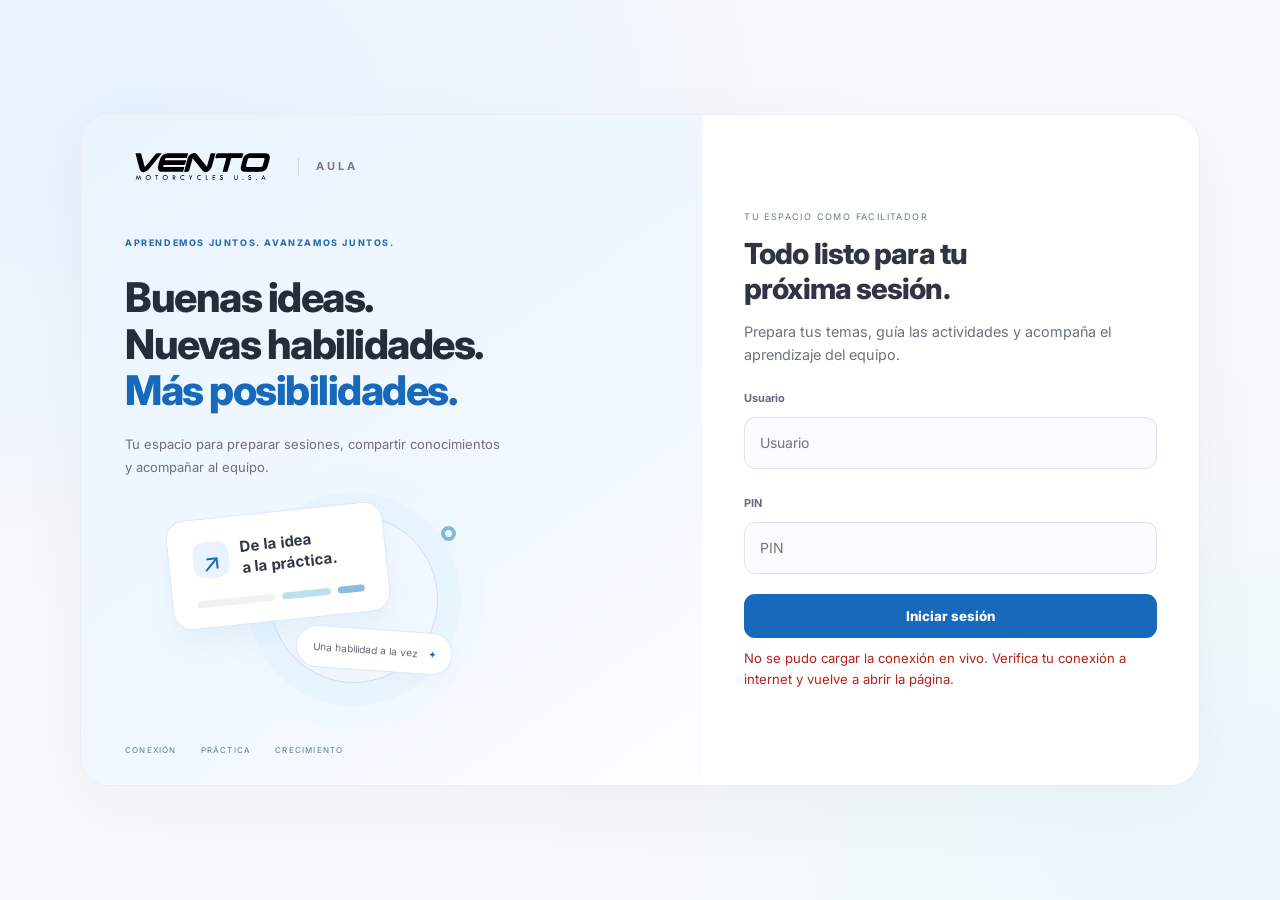
==== VENTO_Aula_Calidad_Meet_Automatico/index.html @ 06c49874 "Add files via upload" ====
<!DOCTYPE html>
<html lang="es">
<head>
<script>function isConsultationView(){return new URLSearchParams(location.search).get('consulta')==='1';}if(isConsultationView())document.documentElement.classList.add('aula-consultation');</script>
<meta charset="UTF-8">
<meta name="viewport" content="width=device-width, initial-scale=1.0">
<title>VENTO Aula · Plataforma de capacitación</title>
<link rel="preconnect" href="https://fonts.googleapis.com">
<link rel="preconnect" href="https://fonts.gstatic.com" crossorigin>
<link href="https://fonts.googleapis.com/css2?family=Inter:wght@300;400;500;600;700;800;900&display=swap" rel="stylesheet">
<style>
*,*::before,*::after{box-sizing:border-box;margin:0;padding:0}
:root{--w:#fff;--bk:#111;--g50:#f9fafb;--g100:#f3f4f6;--g200:#e5e7eb;--g300:#d1d5db;--g400:#9ca3af;--g500:#6b7280;--g600:#4b5563;--g700:#374151;--g800:#1f2937;--bl:#2563eb;--bl2:#3b82f6;--bl3:#1d4ed8;--bla:rgba(37,99,235,.1);--grn:#16a34a;--grna:rgba(22,163,74,.1);--amb:#d97706;--amba:rgba(217,119,6,.1);--red:#dc2626;--reda:rgba(220,38,38,.1);--r:16px;--rs:10px;--tr:all .3s cubic-bezier(.4,0,.2,1)}
html{scroll-behavior:smooth}
body{font-family:'Inter',sans-serif;color:var(--g800);background:var(--w);line-height:1.6;overflow:hidden;height:100vh;width:100vw}
a{color:var(--bl);text-decoration:none}button{font-family:inherit;cursor:pointer;border:none;background:none}
h1{font-size:clamp(2rem,4.5vw,3.2rem);font-weight:900;line-height:1.15;color:var(--bk);letter-spacing:-.02em}
h2{font-size:clamp(1.5rem,3.5vw,2.4rem);font-weight:800;line-height:1.2;color:var(--bk)}
h3{font-size:clamp(1.1rem,2.2vw,1.5rem);font-weight:700;color:var(--bk)}
p{color:var(--g600)}

/* TOPBAR */
.topbar{position:fixed;top:0;left:0;right:0;height:56px;background:var(--w);border-bottom:1px solid var(--g200);z-index:1100;display:flex;align-items:center;padding:0 20px;gap:16px}
.tb-logo{font-size:1.3rem;font-weight:900;color:var(--bk);letter-spacing:-.5px;flex-shrink:0}
.tb-title{font-size:.82rem;font-weight:600;color:var(--g500);flex:1;text-align:center;white-space:nowrap;overflow:hidden;text-overflow:ellipsis}
.tb-btn{display:flex;align-items:center;gap:6px;padding:7px 14px;border-radius:var(--rs);font-size:.78rem;font-weight:600;color:var(--g600);transition:var(--tr);white-space:nowrap}
.tb-btn:hover{background:var(--g100);color:var(--bk)}
.tb-btn svg{width:18px;height:18px;fill:none;stroke:currentColor;stroke-width:2;stroke-linecap:round;stroke-linejoin:round}
.progress-line{position:fixed;top:56px;left:0;right:0;height:3px;background:var(--g200);z-index:1100}
.progress-fill{height:100%;background:var(--bl);transition:width .4s ease;border-radius:0 2px 2px 0}

/* OVERLAY */
.overlay{position:fixed;inset:0;background:rgba(0,0,0,.4);z-index:1200;opacity:0;pointer-events:none;transition:opacity .3s}
.overlay.open{opacity:1;pointer-events:auto}

/* THEME MENU */
.theme-panel{position:fixed;top:0;left:0;bottom:0;width:320px;max-width:85vw;background:var(--w);z-index:1300;transform:translateX(-100%);transition:transform .35s cubic-bezier(.4,0,.2,1);box-shadow:4px 0 24px rgba(0,0,0,.1);display:flex;flex-direction:column}
.theme-panel.open{transform:translateX(0)}
.tp-head{display:flex;align-items:center;justify-content:space-between;padding:20px;border-bottom:1px solid var(--g200)}
.tp-head h3{font-size:1rem}
.tp-close{width:32px;height:32px;border-radius:8px;display:flex;align-items:center;justify-content:center;color:var(--g400)}
.tp-close:hover{background:var(--g100);color:var(--g700)}
.tp-list{flex:1;overflow-y:auto;padding:12px}
.tp-item{display:flex;align-items:center;gap:12px;padding:11px 14px;border-radius:var(--rs);font-size:.82rem;font-weight:500;color:var(--g600);cursor:pointer;transition:var(--tr);margin-bottom:2px}
.tp-item:hover{background:var(--g100);color:var(--bk)}
.tp-item.active{background:var(--bla);color:var(--bl);font-weight:600}
.tp-item .tp-num{width:24px;height:24px;border-radius:6px;display:flex;align-items:center;justify-content:center;font-size:.65rem;font-weight:700;background:var(--g100);color:var(--g500);flex-shrink:0}
.tp-item.active .tp-num{background:var(--bl);color:var(--w)}
.tp-item.visited .tp-num{background:var(--grna);color:var(--grn)}
.tp-sep{font-size:.6rem;font-weight:700;text-transform:uppercase;letter-spacing:1px;color:var(--g400);padding:16px 14px 6px}

/* SLIDE CONTAINER */
.slides{position:absolute;top:59px;left:0;right:0;bottom:0;overflow:hidden}
.slide{position:absolute;inset:0;overflow-y:auto;padding:40px 60px 100px;display:flex;flex-direction:column;align-items:center;opacity:0;pointer-events:none;transition:opacity .35s,transform .35s;transform:translateX(30px)}
.slide.active{opacity:1;pointer-events:auto;transform:translateX(0)}
.slide.exit-left{opacity:0;transform:translateX(-30px)}
.slide-inner{width:100%;max-width:1100px;margin:0 auto}
.slide-label{font-size:.6rem;font-weight:700;text-transform:uppercase;letter-spacing:2px;color:var(--bl);margin-bottom:8px}
.slide-sub{font-size:1.05rem;color:var(--g500);max-width:680px;line-height:1.7;margin-bottom:36px}

/* NAV CONTROLS */
.nav-bar{position:fixed;bottom:0;left:0;right:0;height:64px;background:var(--w);border-top:1px solid var(--g200);z-index:1100;display:flex;align-items:center;justify-content:center;gap:16px;padding:0 20px}
.nav-btn{display:flex;align-items:center;gap:6px;padding:10px 24px;border-radius:var(--rs);font-size:.85rem;font-weight:600;transition:var(--tr)}
.nav-btn.pri{background:var(--bk);color:var(--w)}.nav-btn.pri:hover{background:var(--g800)}
.nav-btn.sec{border:1.5px solid var(--g300);color:var(--g600)}.nav-btn.sec:hover{border-color:var(--bl);color:var(--bl);background:var(--bla)}
.nav-btn:disabled{opacity:.3;pointer-events:none}
.nav-info{font-size:.82rem;color:var(--g500);font-weight:500;min-width:60px;text-align:center}

/* CARDS */
.card{background:var(--w);border:1px solid var(--g200);border-radius:var(--r);padding:24px;transition:var(--tr)}
.card:hover{box-shadow:0 4px 20px rgba(0,0,0,.06)}
.card-label{font-size:.6rem;font-weight:700;text-transform:uppercase;letter-spacing:1px;color:var(--g400);margin-bottom:6px}
.card-value{font-size:2.2rem;font-weight:800;color:var(--bk);line-height:1.1}
.grid-2{display:grid;grid-template-columns:1fr 1fr;gap:16px}
.grid-3{display:grid;grid-template-columns:repeat(3,1fr);gap:16px}
.grid-4{display:grid;grid-template-columns:repeat(4,1fr);gap:16px}
.tag{display:inline-block;padding:4px 12px;border-radius:20px;font-size:.68rem;font-weight:600;text-transform:uppercase;letter-spacing:.5px}
.tag-bl{background:var(--bla);color:var(--bl)}.tag-g{background:var(--grna);color:var(--grn)}.tag-a{background:var(--amba);color:var(--amb)}.tag-r{background:var(--reda);color:var(--red)}.tag-gy{background:var(--g100);color:var(--g500)}

/* FLIP CARDS */
.flip-grid{display:grid;grid-template-columns:repeat(auto-fit,minmax(240px,1fr));gap:20px;margin:24px 0}
.flip-wrap{perspective:1000px;height:240px;cursor:pointer}
.flip-card{position:relative;width:100%;height:100%;transition:transform .6s cubic-bezier(.4,0,.2,1);transform-style:preserve-3d}
.flip-wrap.flipped .flip-card{transform:rotateY(180deg)}
.flip-front,.flip-back{position:absolute;inset:0;backface-visibility:hidden;border-radius:var(--r);padding:28px;display:flex;flex-direction:column;justify-content:center}
.flip-front{background:var(--w);border:2px solid var(--g200);align-items:center;text-align:center}
.flip-front .flip-icon{font-size:2rem;margin-bottom:12px;color:var(--bl)}
.flip-front h3{font-size:1.05rem;color:var(--bk);margin-bottom:8px}
.flip-front p{font-size:.82rem;color:var(--g500)}
.flip-front .flip-hint{font-size:.7rem;color:var(--g400);margin-top:auto;padding-top:12px}
.flip-back{background:var(--bk);color:var(--w);transform:rotateY(180deg);overflow-y:auto}
.flip-back p{color:rgba(255,255,255,.8);font-size:.88rem;line-height:1.7}
.flip-back ul{list-style:none;padding:0;margin-top:8px}
.flip-back li{padding:4px 0;font-size:.82rem;color:rgba(255,255,255,.7)}
.flip-back li::before{content:"";display:inline-block;width:5px;height:5px;border-radius:50%;background:var(--bl2);margin-right:8px;vertical-align:middle}

/* EXAMPLE BLOCKS */
.ex-block{border:1px solid var(--g200);border-radius:var(--rs);padding:20px;margin-bottom:12px}
.ex-block.bad{border-left:4px solid var(--red);background:var(--reda)}
.ex-block.good{border-left:4px solid var(--grn);background:var(--grna)}
.ex-tag{font-size:.6rem;font-weight:700;text-transform:uppercase;letter-spacing:1px;margin-bottom:6px}
.ex-block.bad .ex-tag{color:var(--red)}.ex-block.good .ex-tag{color:var(--grn)}
.ex-role{font-size:.68rem;font-weight:600;color:var(--g400);text-transform:uppercase;letter-spacing:.5px;margin-bottom:4px}
.ex-txt{font-size:.9rem;color:var(--g700);line-height:1.7}

/* GOLDEN RULE */
.gold-rule{background:linear-gradient(135deg,var(--g50),var(--w));border:2px solid var(--g200);border-radius:var(--r);padding:24px 28px;position:relative;margin:20px 0}
.gold-rule::before{content:"";position:absolute;top:-1px;left:28px;right:28px;height:3px;background:var(--bl);border-radius:0 0 4px 4px}
.gold-rule-lb{font-size:.6rem;font-weight:700;text-transform:uppercase;letter-spacing:2px;color:var(--bl);margin-bottom:6px}
.gold-rule-tx{font-size:.95rem;font-weight:600;color:var(--bk);line-height:1.6}

/* STEP FLOW */
.step-flow{display:flex;align-items:center;gap:0;flex-wrap:wrap;justify-content:center;margin:24px 0}
.step-node{padding:14px 22px;background:var(--w);border:2px solid var(--g200);border-radius:var(--rs);font-size:.82rem;font-weight:600;color:var(--bk);text-align:center;transition:var(--tr)}
.step-node:hover{border-color:var(--bl);background:var(--bla)}
.step-ar{color:var(--g300);padding:0 6px;font-size:1.1rem}

/* TIMELINE */
.timeline{position:relative;padding-left:28px;margin:24px 0}
.timeline::before{content:"";position:absolute;left:8px;top:4px;bottom:4px;width:2px;background:var(--g200)}
.tl-item{position:relative;padding:12px 0 12px 20px}
.tl-item::before{content:"";position:absolute;left:-22px;top:16px;width:10px;height:10px;border-radius:50%;border:2px solid var(--bl);background:var(--w)}
.tl-item:last-child::before{background:var(--bl)}
.tl-label{font-size:.6rem;font-weight:700;text-transform:uppercase;letter-spacing:1px;color:var(--bl);margin-bottom:2px}
.tl-text{font-size:.88rem;color:var(--g700)}

/* COMPARISON */
.cmp-tbl{width:100%;border-collapse:separate;border-spacing:0;border:1px solid var(--g200);border-radius:var(--r);overflow:hidden;margin:20px 0}
.cmp-tbl th{background:var(--g800);color:var(--w);font-size:.72rem;font-weight:600;text-transform:uppercase;letter-spacing:.5px;padding:14px 16px;text-align:left}
.cmp-tbl td{padding:14px 16px;font-size:.85rem;color:var(--g600);border-bottom:1px solid var(--g100);vertical-align:top}
.cmp-tbl tr:last-child td{border-bottom:none}
.cmp-tbl tr:hover td{background:var(--g50)}

/* CALLOUT */
.callout{border-left:4px solid var(--bl);padding:20px 24px;background:var(--bla);border-radius:0 var(--rs) var(--rs) 0;margin:16px 0}
.callout.warn{border-left-color:var(--red);background:var(--reda)}
.callout.success{border-left-color:var(--grn);background:var(--grna)}

/* KPI GRID */
.kpi-grid{display:grid;grid-template-columns:repeat(5,1fr);gap:14px;margin:20px 0}
.kpi-card{position:relative;overflow:hidden;padding:20px;background:var(--w);border:1px solid var(--g200);border-radius:var(--r)}
.kpi-card::before{content:"";position:absolute;top:0;left:0;width:100%;height:3px;background:var(--bl)}
.kpi-card.green::before{background:var(--grn)}.kpi-card.amber::before{background:var(--amb)}.kpi-card.red::before{background:var(--red)}
.kpi-card .kpi-val{font-size:1.8rem;font-weight:800;color:var(--bk);line-height:1.1}
.kpi-card .kpi-lbl{font-size:.65rem;font-weight:600;color:var(--g500);text-transform:uppercase;letter-spacing:.5px;margin-top:4px}

/* PROGRESS BAR */
.pr-bar-wrap{margin-bottom:18px}
.pr-bar-hd{display:flex;justify-content:space-between;align-items:center;margin-bottom:6px}
.pr-bar-nm{font-size:.82rem;font-weight:600;color:var(--bk)}
.pr-bar-pct{font-size:.82rem;font-weight:700;color:var(--bl)}
.pr-badge{font-size:.58rem;font-weight:700;padding:3px 10px;border-radius:20px;text-transform:uppercase;letter-spacing:.5px}
.pr-badge.f{background:var(--grna);color:var(--grn)}.pr-badge.d{background:var(--amba);color:var(--amb)}.pr-badge.p{background:var(--reda);color:var(--red)}
.pr-track{height:8px;background:var(--g200);border-radius:8px;overflow:hidden}
.pr-fill{height:100%;border-radius:8px;transition:width 1s ease;width:0%}
.pr-fill.f{background:var(--grn)}.pr-fill.d{background:var(--amb)}.pr-fill.p{background:var(--red)}

/* SCRIPT OUTPUT */
.script-out{background:var(--g50);border:1px solid var(--g200);border-radius:var(--r);padding:24px;margin-top:16px}
.script-out-label{font-size:.6rem;font-weight:700;text-transform:uppercase;letter-spacing:1px;color:var(--bl);margin-bottom:8px}
.script-out-txt{font-size:.95rem;color:var(--g700);line-height:1.8;font-style:italic}
.script-note{background:var(--bla);border:1.5px solid rgba(37,99,235,.3);border-radius:14px;padding:14px 18px;text-align:center;margin-bottom:16px}
.script-note .sn-t{font-size:.9rem;font-weight:900;letter-spacing:.6px;color:var(--bl);text-transform:uppercase}
.script-note .sn-sub{font-size:.82rem;font-weight:600;color:var(--g600);margin-top:6px}

/* VENTEC IMPACT */
.impact-grid{display:grid;grid-template-columns:repeat(auto-fit,minmax(180px,1fr));gap:12px;margin:16px 0}
.impact-item{padding:16px;background:var(--g50);border:1px solid var(--g200);border-radius:var(--rs);text-align:center}
.impact-item .ii-icon{font-size:1.4rem;margin-bottom:6px;color:var(--bl)}
.impact-item .ii-text{font-size:.82rem;font-weight:600;color:var(--bk)}

/* BUTTONS */
.btn{display:inline-flex;align-items:center;gap:8px;padding:12px 24px;border-radius:var(--rs);font-size:.85rem;font-weight:600;transition:var(--tr);white-space:nowrap}
.btn-bl{background:var(--bl);color:var(--w)}.btn-bl:hover{background:var(--bl3);box-shadow:0 4px 12px rgba(37,99,235,.3)}
.btn-bk{background:var(--bk);color:var(--w)}.btn-bk:hover{background:var(--g800)}
.btn-o{border:1.5px solid var(--g300);color:var(--g600)}.btn-o:hover{border-color:var(--bl);color:var(--bl);background:var(--bla)}
.btn-sm{padding:8px 16px;font-size:.78rem}
.btn svg{width:16px;height:16px;fill:none;stroke:currentColor;stroke-width:2;stroke-linecap:round;stroke-linejoin:round}

/* SEARCH */
.sov{position:fixed;inset:0;background:rgba(0,0,0,.5);z-index:2000;display:none;align-items:flex-start;justify-content:center;padding-top:120px}
.sov.open{display:flex}
.sov-box{width:100%;max-width:580px;background:var(--w);border-radius:var(--r);overflow:hidden;box-shadow:0 20px 60px rgba(0,0,0,.2);margin:0 16px}
.sov-in{display:flex;align-items:center;padding:16px 20px;border-bottom:1px solid var(--g200);gap:12px}
.sov-in svg{width:20px;height:20px;stroke:var(--g400);fill:none;stroke-width:2;flex-shrink:0}
.sov-i{flex:1;border:none;outline:none;font-size:1rem;font-family:inherit;color:var(--bk)}
.sov-i::placeholder{color:var(--g400)}
.sov-r{max-height:400px;overflow-y:auto;padding:8px}
.sov-ri{padding:12px 16px;border-radius:var(--rs);cursor:pointer;transition:var(--tr)}
.sov-ri:hover{background:var(--g100)}
.sov-rm{font-size:.62rem;font-weight:700;color:var(--bl);text-transform:uppercase;letter-spacing:.5px;margin-bottom:2px}
.sov-rt{font-size:.88rem;color:var(--g700)}
.sov-rt mark{background:rgba(37,99,235,.15);color:var(--bl);padding:0 2px;border-radius:2px}
.sov-empty{padding:32px;text-align:center;color:var(--g400);font-size:.9rem}

/* MODAL */
.modal-o{position:fixed;inset:0;background:rgba(0,0,0,.5);z-index:3000;display:none;align-items:center;justify-content:center;padding:16px}
.modal-o.open{display:flex}
.modal{background:var(--w);border-radius:var(--r);width:100%;max-width:560px;max-height:80vh;overflow-y:auto;box-shadow:0 20px 60px rgba(0,0,0,.2)}
.modal-hd{display:flex;align-items:center;justify-content:space-between;padding:20px 24px;border-bottom:1px solid var(--g200)}
.modal-tt{font-size:1.1rem;font-weight:700;color:var(--bk)}
.modal-cl{width:32px;height:32px;border-radius:8px;display:flex;align-items:center;justify-content:center;color:var(--g400)}
.modal-cl:hover{background:var(--g100);color:var(--g700)}
.modal-bd{padding:24px}

/* SCROLL TOP */
.scroll-top{position:fixed;bottom:80px;right:24px;width:40px;height:40px;border-radius:50%;background:var(--w);border:1px solid var(--g200);display:flex;align-items:center;justify-content:center;z-index:700;opacity:0;pointer-events:none;transition:var(--tr);box-shadow:0 2px 8px rgba(0,0,0,.08)}
.scroll-top.visible{opacity:1;pointer-events:auto}
.scroll-top:hover{border-color:var(--bl)}
.scroll-top svg{width:16px;height:16px;fill:none;stroke:var(--g500);stroke-width:2;stroke-linecap:round}

/* FAB TOOLS */
.fab-tools{position:fixed;bottom:80px;right:72px;z-index:800}
.fab-btn{width:44px;height:44px;border-radius:50%;background:var(--w);border:1.5px solid var(--g200);display:flex;align-items:center;justify-content:center;transition:var(--tr);box-shadow:0 2px 8px rgba(0,0,0,.08)}
.fab-btn:hover{border-color:var(--bl);box-shadow:0 4px 16px rgba(0,0,0,.12)}
.fab-btn svg{width:20px;height:20px;fill:none;stroke:var(--g600);stroke-width:2;stroke-linecap:round;stroke-linejoin:round}
.fab-panel{position:fixed;bottom:132px;right:24px;width:280px;background:var(--w);border:1px solid var(--g200);border-radius:var(--r);box-shadow:0 10px 40px rgba(0,0,0,.12);z-index:800;display:none;overflow:hidden}
.fab-panel.open{display:block}
.fab-panel-hd{padding:16px 20px;border-bottom:1px solid var(--g200);font-size:.9rem;font-weight:700;color:var(--bk)}
.fab-panel-bd{padding:16px 20px}
.tm-disp{font-size:2.2rem;font-weight:800;color:var(--bk);text-align:center;letter-spacing:2px;margin-bottom:8px}
.tm-btns{display:flex;gap:6px;justify-content:center;flex-wrap:wrap;margin-bottom:8px}
.tm-btns button{padding:6px 14px;border:1px solid var(--g200);border-radius:var(--rs);font-size:.75rem;font-weight:500;color:var(--g600);transition:var(--tr)}
.tm-btns button:hover{border-color:var(--bl);color:var(--bl)}
.tm-btns button.active{background:var(--bl);color:var(--w);border-color:var(--bl)}
.tm-ctrl{display:flex;gap:6px;justify-content:center}
.fab-panel-bd button{width:100%;padding:10px;border-radius:var(--rs);font-size:.8rem;font-weight:500;border:1px solid var(--g200);color:var(--g600);transition:var(--tr);text-align:center;margin-bottom:8px}
.fab-panel-bd button:last-child{margin-bottom:0}
.fab-panel-bd button:hover{border-color:var(--bl);color:var(--bl);background:var(--bla)}

/* MODULE STRUCTURE */
.mod-sec{display:flex;align-items:center;gap:12px;margin:36px 0 14px}
.mod-sec::after{content:"";flex:1;height:1px;background:var(--g200)}
.mod-sec-num{width:28px;height:28px;border-radius:8px;background:var(--bl);color:var(--w);display:flex;align-items:center;justify-content:center;font-size:.72rem;font-weight:700;flex-shrink:0}
.mod-sec h3{font-size:.92rem;font-weight:800;letter-spacing:1px;text-transform:uppercase;color:var(--bk)}
.mod-sec h3 small{display:block;font-size:.62rem;font-weight:600;color:var(--g400);letter-spacing:1px;text-transform:uppercase;margin-top:2px}

.objetivo{display:flex;gap:16px;align-items:flex-start;background:var(--bla);border:1px solid rgba(37,99,235,.18);border-radius:var(--r);padding:20px 24px;margin:20px 0}
.objetivo-ico{flex-shrink:0;width:40px;height:40px;border-radius:10px;background:var(--bl);display:flex;align-items:center;justify-content:center}
.objetivo-ico svg{width:20px;height:20px;stroke:#fff;fill:none;stroke-width:2}
.objetivo .ob-lb{font-size:.6rem;font-weight:700;text-transform:uppercase;letter-spacing:1.5px;color:var(--bl);margin-bottom:4px}
.objetivo p{font-size:.95rem;font-weight:600;color:var(--bl3);line-height:1.6}

.ent-grid{display:grid;grid-template-columns:repeat(auto-fit,minmax(240px,1fr));gap:14px;margin:14px 0}
.ent-card{background:var(--w);border:1px solid var(--g200);border-radius:var(--rs);padding:20px}
.ent-card h4{font-size:.82rem;font-weight:700;color:var(--bk);margin-bottom:6px;text-transform:uppercase;letter-spacing:.5px}
.ent-card p{font-size:.85rem;color:var(--g600);line-height:1.7}
.ent-card ul{list-style:none;padding:0;margin-top:8px}
.ent-card li{padding:3px 0;font-size:.82rem;color:var(--g600);line-height:1.5}
.ent-card li::before{content:"";display:inline-block;width:5px;height:5px;border-radius:50%;background:var(--bl);margin-right:8px;vertical-align:middle}
.ent-card .ehint{font-size:.68rem;color:var(--g400);margin-top:10px}

.steps-vert{display:flex;flex-direction:column;gap:0;margin:14px 0}
.stp-v{display:flex;gap:16px;position:relative;padding-bottom:26px}
.stp-v:last-child{padding-bottom:0}
.stp-v::before{content:"";position:absolute;left:17px;top:38px;bottom:0;width:2px;background:var(--g200)}
.stp-v:last-child::before{display:none}
.stp-v-num{width:36px;height:36px;border-radius:50%;background:var(--w);border:2px solid var(--bl);color:var(--bl);display:flex;align-items:center;justify-content:center;font-size:.8rem;font-weight:700;flex-shrink:0;z-index:1}
.stp-v-bd{flex:1;padding-top:2px}
.stp-v-bd h4{font-size:.9rem;font-weight:700;color:var(--bk);margin-bottom:4px}
.stp-v-bd p{font-size:.86rem;color:var(--g600);line-height:1.7;margin-bottom:6px}
.stp-v-bd .stp-v-ex{font-size:.84rem;color:var(--bl3);background:var(--bla);border-radius:var(--rs);padding:10px 14px;font-style:italic;line-height:1.6}

.convo{display:flex;flex-direction:column;gap:10px;margin:14px 0}
.convo-line{display:flex;gap:12px;align-items:flex-start}
.convo-who{flex-shrink:0;width:96px;padding:7px 4px;text-align:center;border-radius:8px;font-size:.6rem;font-weight:700;text-transform:uppercase;letter-spacing:.5px}
.convo-who.cliente{background:var(--g100);color:var(--g600)}
.convo-who.asesor{background:var(--bla);color:var(--bl)}
.convo-txt{flex:1;font-size:.9rem;color:var(--g700);line-height:1.7;padding-top:3px}

.reto{background:var(--g50);border:1.5px dashed var(--g300);border-radius:var(--r);padding:24px;margin:20px 0}
.reto-hd{display:flex;align-items:center;gap:8px;font-size:.62rem;font-weight:700;text-transform:uppercase;letter-spacing:1.5px;color:var(--amb);margin-bottom:10px}
.reto-hd svg{width:16px;height:16px;stroke:var(--amb);fill:none;stroke-width:2}
.reto-q{font-size:.94rem;font-weight:600;color:var(--bk);line-height:1.7;margin-bottom:14px}
.reto-opts{display:flex;flex-direction:column;gap:10px}
.reto-opt{display:flex;align-items:flex-start;gap:12px;padding:14px 18px;border:2px solid var(--g200);border-radius:var(--rs);background:var(--w);cursor:pointer;transition:var(--tr);font-size:.87rem;color:var(--g700);text-align:left;width:100%;line-height:1.6}
.reto-opt:hover{border-color:var(--bl);background:var(--bla)}
.reto-opt .qo-l{width:30px;height:30px;border-radius:50%;border:2px solid var(--g300);display:flex;align-items:center;justify-content:center;font-size:.75rem;font-weight:700;flex-shrink:0;transition:var(--tr)}
.reto-opt.correct{border-color:var(--grn);background:var(--grna);pointer-events:none}
.reto-opt.correct .qo-l{border-color:var(--grn);background:var(--grn);color:var(--w)}
.reto-opt.wrong{border-color:var(--red);background:var(--reda);pointer-events:none}
.reto-opt.wrong .qo-l{border-color:var(--red);background:var(--red);color:var(--w)}
.reto-opt.show-correct{border-color:var(--grn)}
.reto-opt.show-correct .qo-l{border-color:var(--grn);background:var(--grn);color:var(--w)}
.reto-fb{margin-top:14px;padding:16px;border-radius:var(--rs);font-size:.88rem;line-height:1.7;display:none}
.reto-fb.show{display:block}
.reto-fb.fb-g{background:var(--grna);color:var(--grn);border:1px solid rgba(22,163,74,.2)}
.reto-fb.fb-r{background:var(--reda);color:var(--red);border:1px solid rgba(220,38,38,.2)}
.reto-fb strong{display:block;margin-bottom:4px}

.imp-card{background:linear-gradient(135deg,var(--g50),#fff);border:1.5px solid var(--g200);border-left:6px solid var(--bl);border-radius:var(--r);padding:22px 26px;margin:20px 0}
.imp-card .imp-lb{font-size:.6rem;font-weight:700;text-transform:uppercase;letter-spacing:1.5px;color:var(--bl);margin-bottom:6px}
.imp-card .imp-tx{font-size:1rem;font-weight:800;color:var(--bk);line-height:1.6}
.imp-card .imp-list{margin-top:10px;display:grid;grid-template-columns:repeat(auto-fit,minmax(200px,1fr));gap:8px}
.imp-card .imp-list span{display:flex;align-items:center;gap:8px;font-size:.84rem;font-weight:500;color:var(--g700)}
.imp-card .imp-list span::before{content:"";width:6px;height:6px;border-radius:50%;background:var(--bl);flex-shrink:0}

.dialogo-ref{background:var(--g50);border:1px solid var(--g200);border-left:4px solid var(--bl);border-radius:var(--rs);padding:16px 20px;margin:12px 0}
.dialogo-ref .dr-lb{font-size:.6rem;font-weight:700;text-transform:uppercase;letter-spacing:1px;color:var(--bl);margin-bottom:6px}
.dialogo-ref .dr-tx{font-size:.92rem;font-style:italic;color:var(--g700);line-height:1.7}
.dialogo-ref .dr-nota{font-size:.78rem;color:var(--g500);margin-top:8px;line-height:1.6}

/* COMMERCIAL ROUTE */
.route{display:flex;flex-direction:column;gap:0;margin:20px 0;max-width:640px}
.route-node{flex:1;display:flex;align-items:center;gap:14px;padding:12px 18px;background:var(--w);border:2px solid var(--g200);border-radius:var(--rs)}
.route-node .rn-num{width:30px;height:30px;border-radius:8px;background:var(--bl);color:var(--w);display:flex;align-items:center;justify-content:center;font-size:.75rem;font-weight:700;flex-shrink:0}
.route-node .rn-txt{font-size:.85rem;font-weight:600;color:var(--bk)}
.route-node .rn-sub{font-size:.7rem;color:var(--g500)}
.route-line{width:2px;height:22px;background:var(--bl);margin:2px 0 2px 30px;opacity:.45}
.route-alimenta{font-size:.6rem;font-weight:700;text-transform:uppercase;letter-spacing:1px;color:var(--g400);margin:2px 0 2px 30px}

.route-grid{display:grid;grid-template-columns:repeat(auto-fit,minmax(150px,1fr));gap:10px;margin:16px 0}
.route-chip{background:var(--w);border:1.5px solid var(--g200);border-radius:var(--rs);padding:14px;text-align:center}
.route-chip .rc-num{font-size:.62rem;font-weight:700;color:var(--bl);margin-bottom:4px}
.route-chip .rc-txt{font-size:.72rem;font-weight:600;color:var(--bk);line-height:1.4;text-transform:uppercase;letter-spacing:.5px}
.route-chips{display:flex;align-items:center;gap:6px;flex-wrap:wrap;justify-content:center;margin:16px 0}
.route-chips .rc-arrow{color:var(--bl);font-size:.9rem;font-weight:700}

/* MODERN CARD SYSTEM - GLOBAL */
.m-hd{display:flex;align-items:flex-end;gap:16px;margin:36px 0 22px;flex-wrap:wrap}
.m-hd .mod-sec{flex:1;margin:0}
.m-hint{display:flex;align-items:center;gap:8px;font-size:.72rem;font-weight:600;color:var(--g500);background:var(--g50);border:1px solid var(--g200);border-radius:999px;padding:8px 14px;white-space:nowrap}
.m-hint svg{width:14px;height:14px;stroke:var(--bl);fill:none;stroke-width:2;stroke-linecap:round;stroke-linejoin:round;flex-shrink:0}
.m-grid{display:grid;grid-template-columns:repeat(4,1fr);gap:18px;margin:6px 0 8px}
.m-grid.x3{grid-template-columns:repeat(3,1fr)}
.m-grid.x2{grid-template-columns:repeat(2,1fr)}
.m-card{position:relative;display:flex;flex-direction:column;background:#fff;border:1.5px solid var(--g200);border-radius:22px;padding:24px 24px 22px;box-shadow:0 1px 2px rgba(0,0,0,.04);overflow:hidden;transition:transform .3s cubic-bezier(.4,0,.2,1),box-shadow .3s cubic-bezier(.4,0,.2,1),border-color .3s cubic-bezier(.4,0,.2,1)}
.m-card:hover{transform:translateY(-4px);box-shadow:0 14px 30px rgba(17,24,39,.09);border-color:#93c5fd}
.m-num{position:absolute;top:16px;left:20px;font-size:.66rem;font-weight:800;color:var(--g400);letter-spacing:.5px}
.m-ico{width:64px;height:64px;margin:8px 0 16px;border-radius:16px;background:var(--bla);display:flex;align-items:center;justify-content:center;flex-shrink:0}
.m-ico svg{width:34px;height:34px;stroke:var(--bl);fill:none;stroke-width:1.8;stroke-linecap:round;stroke-linejoin:round}
.m-title{font-size:.9rem;font-weight:800;color:var(--bk);letter-spacing:.3px;line-height:1.35;margin:0 0 8px;text-transform:uppercase}
.m-desc{font-size:.83rem;color:var(--g600);line-height:1.6;margin:0 0 14px}
.m-more{display:inline-flex;align-items:center;gap:7px;font-size:.78rem;font-weight:700;color:var(--bl);background:none;border:none;padding:0;margin-top:auto;align-self:flex-start;cursor:pointer;transition:color .2s}
.m-more:hover{color:var(--bl3)}
.m-more .mm-lbl{letter-spacing:.3px}
.m-more .mm-ico{width:16px;height:16px;border-radius:50%;background:var(--bla);color:var(--bl);display:flex;align-items:center;justify-content:center;font-size:.85rem;font-weight:800;line-height:1;transition:transform .3s cubic-bezier(.4,0,.2,1)}
.m-card.expanded .m-more .mm-ico{transform:rotate(45deg)}
.m-detail{max-height:0;opacity:0;overflow:hidden;transition:max-height .32s ease,opacity .32s ease;margin:0}
.m-card.expanded .m-detail{opacity:1;margin-top:14px;padding-top:12px;border-top:1px solid var(--g100)}
.m-detail h5{font-size:.6rem;font-weight:800;letter-spacing:1.1px;text-transform:uppercase;color:var(--bl);margin-bottom:8px}
.m-detail ul{list-style:none;padding:0;display:flex;flex-direction:column;gap:7px}
.m-detail ul li{display:flex;align-items:flex-start;gap:9px;font-size:.8rem;color:var(--g700);font-weight:500;line-height:1.5}
.m-detail ul li::before{content:"";width:6px;height:6px;border-radius:50%;background:var(--bl);flex-shrink:0;margin-top:6px}
.m-detail p{font-size:.8rem;color:var(--g600);line-height:1.65;margin:0}
.m-note{margin-top:12px;padding-top:10px;border-top:1px dashed var(--g300);font-size:.72rem;color:var(--g500);line-height:1.6;font-style:italic}
.m-tag{display:inline-block;margin-top:12px;padding:6px 10px;border-radius:8px;background:var(--bla);font-size:.58rem;font-weight:800;letter-spacing:1px;text-transform:uppercase;color:var(--bl)}
.m-tag+p{margin-top:8px}
.m-infobar{display:flex;align-items:flex-start;gap:12px;background:#eaf1fe;border:1px solid #d6e4fc;border-radius:14px;padding:16px 20px;margin-top:22px}
.m-infobar svg{width:20px;height:20px;stroke:var(--bl);fill:none;stroke-width:2;stroke-linecap:round;stroke-linejoin:round;flex-shrink:0;margin-top:2px}
.m-infobar b{color:var(--g800)}
.m-infobar span{font-size:.82rem;color:var(--g700);line-height:1.7}

/* PLAN DE ÉXITO - cómo decírselo al cliente */
.pe-hd{text-align:center;max-width:760px;margin:4px auto 18px}
.pe-hd-t{font-size:1rem;font-weight:900;letter-spacing:1.4px;text-transform:uppercase;color:var(--bl)}
.pe-hd-s{font-size:.86rem;color:var(--g600);margin-top:6px}
.pe-grid{display:grid;grid-template-columns:repeat(3,1fr);gap:18px;margin:6px 0 8px}
.pe-card{position:relative;display:flex;flex-direction:column;background:#fff;border:1.5px solid var(--g200);border-radius:22px;padding:22px 20px 24px;box-shadow:0 1px 2px rgba(0,0,0,.04)}
.pe-num{position:absolute;top:16px;left:20px;font-size:.66rem;font-weight:800;color:var(--g400);letter-spacing:.5px}
.pe-img{width:100%;height:190px;margin:10px 0 14px;display:flex;align-items:center;justify-content:center;flex-shrink:0}
.pe-img img{max-width:100%;max-height:100%;width:auto;height:auto;object-fit:contain}
.pe-t{font-size:.88rem;font-weight:800;color:var(--bk);letter-spacing:.3px;line-height:1.35;margin:0 0 8px;text-transform:uppercase}
.pe-lb{font-size:.6rem;font-weight:800;letter-spacing:1.4px;text-transform:uppercase;color:var(--bl);margin-bottom:10px}
.pe-says{display:flex;flex-direction:column;gap:8px}
.pe-say{background:var(--bla);border:1.5px solid rgba(37,99,235,.28);border-radius:14px;padding:10px 13px;font-size:.8rem;color:var(--bk);line-height:1.5}
.pe-eg{max-width:920px;margin:4px auto 0;background:#eaf1fe;border:1.5px solid rgba(37,99,235,.3);border-radius:20px;padding:24px 26px;text-align:center}
.pe-eg-txt{font-size:1rem;font-weight:600;color:var(--bk);line-height:1.65}
.pe-eg-f{display:flex;align-items:center;justify-content:center;gap:10px;flex-wrap:wrap;margin-top:16px}
.pe-chip{font-size:.66rem;font-weight:800;letter-spacing:1.2px;text-transform:uppercase;color:var(--bl);background:#fff;border:1.5px solid var(--bl);border-radius:999px;padding:8px 16px}
.pe-op{font-weight:900;color:var(--bl);font-size:.95rem}
.pe-call{max-width:920px;margin:20px auto 0;background:var(--bk);color:var(--w);border-radius:20px;padding:22px 26px;text-align:center}
.pe-call-t{font-size:.92rem;font-weight:900;letter-spacing:1.2px;text-transform:uppercase}
.pe-call-s{font-size:.84rem;color:var(--g300);margin-top:8px;line-height:1.5}

/* FOLLOW UP - resultados mystery shopper */
.fu-kicker{font-size:.68rem;font-weight:800;letter-spacing:3px;text-transform:uppercase;color:var(--bl);margin-bottom:14px}
.fu-agosto{display:inline-block;margin-top:12px;padding:10px 26px;border-radius:999px;background:var(--bk);color:var(--w);font-size:1.15rem;font-weight:900;letter-spacing:2px}
.fu-rank{display:flex;flex-direction:column;gap:12px;margin:10px 0 6px}
.fr-row{position:relative;background:var(--w);border:1.5px solid var(--g200);border-radius:18px;padding:16px 22px;display:grid;grid-template-columns:52px 1fr auto 96px;align-items:center;gap:16px}
.fr-num{font-size:1.5rem;font-weight:900;color:var(--bl);letter-spacing:.5px}
.fr-bd{min-width:0}
.fr-nm{font-size:.92rem;font-weight:800;color:var(--bk);text-transform:uppercase;letter-spacing:.4px}
.fr-dt{font-size:.78rem;color:var(--g500);margin-top:2px;line-height:1.45}
.fr-inc{font-size:.8rem;font-weight:600;color:var(--g600);text-align:right;white-space:nowrap}
.fr-pct{font-size:1.9rem;font-weight:900;color:var(--bk);text-align:right;line-height:1}
.fr-bar{position:absolute;left:0;right:0;bottom:-1.5px;height:4px;border-radius:0 0 18px 18px;background:var(--g100);overflow:hidden}
.fr-fill{height:100%;background:var(--bl)}
.fu-puente{margin-top:22px;text-align:center}
.fp-t{font-size:.82rem;font-weight:900;letter-spacing:1.4px;color:var(--bl);text-transform:uppercase}
.fp-chips{margin-top:10px;font-size:.82rem;font-weight:700;color:var(--g700);letter-spacing:.5px;display:flex;flex-wrap:wrap;justify-content:center;gap:8px}
.fu-tbl-wrap{overflow-x:auto;margin:8px 0 6px}
.fu-tbl{min-width:520px}
.fu-cal{display:inline-block;min-width:46px;padding:6px 12px;border-radius:999px;background:var(--bla);color:var(--bl);font-weight:900;font-size:.9rem}
.fu-cal-risk{background:var(--reda);color:var(--red)}
.fu-sum{display:grid;grid-template-columns:1fr 1fr;gap:16px;margin:18px 0 4px;max-width:760px}
.fs-item{background:var(--g50);border:1.5px solid var(--g200);border-radius:16px;padding:18px 22px;text-align:center}
.fs-lb{font-size:.6rem;font-weight:800;letter-spacing:1.1px;text-transform:uppercase;color:var(--g500);margin-bottom:8px;line-height:1.5}
.fs-val{font-size:1.35rem;font-weight:900;color:var(--bk)}
.fu-risk-note{margin-top:16px;text-align:center;font-size:.82rem;font-weight:900;letter-spacing:1.1px;text-transform:uppercase;color:var(--red);background:var(--reda);border:1.5px solid rgba(220,38,38,.25);border-radius:14px;padding:14px 20px;max-width:760px}
.fu-hallazgos{display:flex;flex-direction:column;gap:14px;max-width:720px;margin:18px 0}
.fh-item{display:flex;align-items:flex-start;gap:14px;background:var(--w);border:1.5px solid var(--g200);border-radius:16px;padding:16px 20px;font-size:.95rem;font-weight:600;color:var(--g700);line-height:1.55}
.fh-num{width:32px;height:32px;border-radius:50%;background:var(--bk);color:var(--w);font-weight:900;display:flex;align-items:center;justify-content:center;flex-shrink:0;font-size:.9rem}
.fu-flujo{display:flex;align-items:center;justify-content:center;flex-wrap:wrap;gap:10px;margin:20px 0}
.ff-it{font-size:.78rem;font-weight:900;letter-spacing:1.4px;text-transform:uppercase;color:var(--bl);background:var(--bla);border:1.5px solid rgba(37,99,235,.3);border-radius:999px;padding:8px 18px}
.ff-ar{font-weight:900;color:var(--g400);font-size:1rem}
.fu-modulos{margin-top:8px;text-align:center}
.fm-lb{font-size:.6rem;font-weight:800;letter-spacing:1.4px;text-transform:uppercase;color:var(--g500);margin-bottom:8px}
.fm-chips{font-size:.82rem;font-weight:700;color:var(--g700);letter-spacing:.5px;max-width:820px;margin:0 auto}
@media(max-width:640px){.fr-row{grid-template-columns:40px 1fr;row-gap:6px;padding:14px 16px}.fr-inc{grid-column:2;text-align:left}.fr-pct{grid-column:2;text-align:left;font-size:1.5rem}.fu-sum{grid-template-columns:1fr}}

/* FOLLOW UP - diapositiva combinada intro + top 5 */
.fu-intro-rank{margin:4px 0 0}
.fu-intro-rank .fr-row{padding:10px 18px;border-radius:14px}
.fu-intro-rank .fr-num{font-size:1.15rem}
.fu-intro-rank .fr-nm{font-size:.86rem}
.fu-intro-rank .fr-dt{font-size:.72rem}
.fu-intro-rank .fr-inc{font-size:.74rem}
.fu-intro-rank .fr-pct{font-size:1.55rem}
.fu-intro-rank .fu-puente{margin-top:12px}
.fu-sec-t{font-size:.72rem;font-weight:800;letter-spacing:2.2px;text-transform:uppercase;color:var(--g500);text-align:center;margin:26px 0 10px}
.fu-sec-t b{color:var(--bl)}

/* FOLLOW UP - comparativo de desempeño */
.fu-compare{display:grid;grid-template-columns:1fr 1fr;gap:18px;margin-top:8px}
.fc-col{background:#fff;border:1.5px solid var(--g200);border-radius:18px;padding:14px 16px 10px;box-shadow:0 10px 28px rgba(15,23,42,.05)}
.fc-col.risk{border-color:rgba(220,38,38,.16)}
.fc-hd{display:flex;align-items:center;justify-content:space-between;gap:8px;margin-bottom:8px}
.fc-t{font-size:.78rem;font-weight:900;letter-spacing:1px;text-transform:uppercase;color:var(--bk)}
.fc-badge{font-size:.6rem;font-weight:800;letter-spacing:1px;text-transform:uppercase;color:var(--bl);background:var(--bla);border:1.5px solid rgba(37,99,235,.3);border-radius:999px;padding:4px 10px;white-space:nowrap}
.fc-col.risk .fc-badge{color:var(--red);background:var(--reda);border-color:rgba(220,38,38,.25)}
.fc-tbl{width:100%;border-collapse:collapse;font-size:.74rem}
.fc-tbl th{font-size:.56rem;font-weight:800;letter-spacing:.7px;text-transform:uppercase;color:var(--g500);text-align:left;padding:5px 4px;border-bottom:1.5px solid var(--g200)}
.fc-tbl th.c,.fc-tbl td.c{text-align:center}
.fc-tbl th.r,.fc-tbl td.r{text-align:right}
.fc-tbl td{padding:4px 4px;border-bottom:1px solid var(--g100);color:var(--g600);font-weight:600}
.fc-tbl tr:last-child td{border-bottom:none}
.fc-idx{font-weight:800;color:var(--g400);font-size:.66rem;width:22px}
.fc-agn{font-weight:700;color:var(--bk);white-space:nowrap}
.fc-cal{display:inline-block;min-width:34px;padding:3px 8px;border-radius:999px;background:var(--bla);color:var(--bl);font-weight:900;font-size:.74rem;text-align:center}
.fc-cal.risk{background:var(--reda);color:var(--red)}
.fc-mto{font-size:.7rem;white-space:nowrap;color:var(--g700)}
.fc-tot{display:grid;grid-template-columns:1fr 1fr;gap:10px;margin-top:10px}
.ft-item{background:var(--g50);border:1.5px solid var(--g200);border-radius:12px;padding:8px 10px;text-align:center}
.ft-item .ft-lb{font-size:.52rem;font-weight:800;letter-spacing:1px;text-transform:uppercase;color:var(--g500);margin-bottom:4px}
.ft-item .ft-val{font-size:.9rem;font-weight:900;color:var(--bk)}
.fc-note{margin:16px auto 0;max-width:760px;text-align:center;font-size:.8rem;font-weight:900;letter-spacing:1.2px;text-transform:uppercase;color:var(--bl);background:var(--bla);border:1.5px solid rgba(37,99,235,.3);border-radius:14px;padding:12px 18px;line-height:1.5}
@media(max-width:900px){.fu-compare{grid-template-columns:1fr;gap:14px}}

/* WHY cards: por que en la venta */
.why-grid{display:grid;grid-template-columns:repeat(5,1fr);gap:14px;margin:16px 0}
.why-grid.x3{grid-template-columns:repeat(3,1fr)}
.why-card{position:relative;background:#fff;border:1.5px solid var(--g200);border-radius:18px;padding:18px 16px;text-align:center;overflow:hidden;transition:transform .3s cubic-bezier(.4,0,.2,1),box-shadow .3s,border-color .3s}
.why-card:hover{transform:translateY(-3px);box-shadow:0 10px 24px rgba(17,24,39,.08);border-color:#93c5fd}
.why-ico{width:46px;height:46px;margin:0 auto 10px;border-radius:12px;background:var(--bla);display:flex;align-items:center;justify-content:center}
.why-ico svg{width:24px;height:24px;stroke:var(--bl);fill:none;stroke-width:1.8;stroke-linecap:round;stroke-linejoin:round}
.why-t{font-size:.74rem;font-weight:800;color:var(--bk);text-transform:uppercase;letter-spacing:.4px;line-height:1.4}
.why-s{font-size:.72rem;color:var(--g500);line-height:1.5;margin-top:6px}

/* Focus phrase */
.focus{margin:22px 0;padding:22px 28px;border-radius:18px;background:linear-gradient(135deg,var(--g50),#fff);border:1.5px solid var(--g200);border-top:4px solid var(--bl)}
.focus .fo-lb{font-size:.6rem;font-weight:800;text-transform:uppercase;letter-spacing:1.5px;color:var(--bl);margin-bottom:8px}
.focus .fo-tx{font-size:1.02rem;font-weight:800;color:var(--bk);line-height:1.55;letter-spacing:.2px}

/* Side example: No / Mejor */
.side-ex{display:grid;grid-template-columns:1fr 1fr;gap:16px;margin:16px 0}
.se-card{background:#fff;border:1.5px solid var(--g200);border-left:5px solid var(--g300);border-radius:18px;padding:20px 22px}
.se-card.no{border-left-color:var(--red)}
.se-card.yes{border-left-color:var(--grn)}
.se-hd{display:flex;align-items:center;gap:9px;margin-bottom:10px}
.se-ico{width:30px;height:30px;border-radius:9px;background:var(--reda);display:flex;align-items:center;justify-content:center;flex-shrink:0}
.se-card.yes .se-ico{background:var(--grna)}
.se-ico svg{width:15px;height:15px;stroke:var(--red);fill:none;stroke-width:2.4;stroke-linecap:round;stroke-linejoin:round}
.se-card.yes .se-ico svg{stroke:var(--grn)}
.se-lb{font-size:.64rem;font-weight:800;text-transform:uppercase;letter-spacing:1px;color:var(--red)}
.se-card.yes .se-lb{color:var(--grn)}
.se-tx{font-size:.9rem;color:var(--g700);line-height:1.6}
.se-tx em{font-style:italic;color:var(--g600)}
.se-note{margin-top:12px;padding-top:10px;border-top:1px dashed var(--g300);font-size:.75rem;color:var(--g500);line-height:1.6}

/* Vertical flow */
.v-flow{display:flex;flex-direction:column;gap:0;margin:18px 0}
.vf-row{display:flex;gap:16px;position:relative;padding-bottom:18px}
.vf-row:last-child{padding-bottom:0}
.vf-row::before{content:"";position:absolute;left:19px;top:42px;bottom:0;width:2px;background:var(--g200)}
.vf-row:last-child::before{display:none}
.vf-num{width:40px;height:40px;border-radius:12px;background:var(--bla);border:1.5px solid var(--bl);color:var(--bl);display:flex;align-items:center;justify-content:center;font-size:.85rem;font-weight:800;flex-shrink:0;z-index:1}
.vf-bd{flex:1;padding-top:3px}
.vf-bd h4{font-size:.88rem;font-weight:700;color:var(--bk);margin-bottom:2px;letter-spacing:.2px}
.vf-bd p{font-size:.8rem;color:var(--g500);line-height:1.5}

/* Chip grid */
.chip-grid{display:grid;grid-template-columns:repeat(3,1fr);gap:12px;margin:16px 0}
.chip-card{display:flex;align-items:center;gap:12px;background:#fff;border:1.5px solid var(--g200);border-radius:16px;padding:14px 16px;transition:var(--tr)}
.chip-card:hover{border-color:#93c5fd}
.chip-card .cc-ico{width:36px;height:36px;border-radius:10px;background:var(--bla);display:flex;align-items:center;justify-content:center;flex-shrink:0}
.chip-card .cc-ico svg{width:18px;height:18px;stroke:var(--bl);fill:none;stroke-width:2;stroke-linecap:round;stroke-linejoin:round}
.chip-card .cc-t{font-size:.74rem;font-weight:700;color:var(--bk);text-transform:uppercase;letter-spacing:.3px;line-height:1.35}

/* Formula scheme */
.formula{display:flex;align-items:center;justify-content:center;gap:10px;flex-wrap:wrap;margin:22px 0;background:var(--g50);border:1.5px solid var(--g200);border-radius:18px;padding:20px}
.formula .f-chip{background:#fff;border:1.5px solid var(--g300);border-radius:14px;padding:14px 20px;font-size:.76rem;font-weight:700;color:var(--bk);text-align:center;line-height:1.4}
.formula .f-chip small{display:block;font-size:.62rem;color:var(--g500);font-weight:600;margin-top:3px}
.formula .f-op{font-size:1.2rem;font-weight:900;color:var(--bl);flex-shrink:0}
.formula .f-res{background:var(--bla);border-color:var(--bl);color:var(--bl3)}
.formula .f-res small{color:var(--bl)}
/* VENTEC MODULE - SIMPLIFIED */
.vent-duo{display:grid;grid-template-columns:repeat(2,1fr);gap:22px;align-items:stretch;margin:6px 0 4px}
.vc-card{position:relative;display:flex;flex-direction:column;background:var(--w);border:1.5px solid var(--g200);border-radius:20px;padding:28px 26px 24px;box-shadow:0 10px 30px rgba(15,23,42,.05)}
.vc-card.acc{border:2px solid rgba(37,99,235,.45);box-shadow:0 14px 34px rgba(37,99,235,.12)}
.vc-badge{position:absolute;top:-12px;right:18px;background:var(--bl);color:#fff;font-size:.62rem;font-weight:800;letter-spacing:1px;padding:6px 12px;border-radius:999px;text-transform:uppercase}
.vc-ico{width:76px;height:76px;border-radius:18px;background:var(--bla);display:flex;align-items:center;justify-content:center;margin-bottom:18px}
.vc-ico svg{width:44px;height:44px;stroke:var(--bl);fill:none;stroke-width:2;stroke-linecap:round;stroke-linejoin:round}
.vc-card.acc .vc-ico{background:var(--bl)}
.vc-card.acc .vc-ico svg{stroke:#fff}
.vc-title{font-size:1.2rem;font-weight:900;color:var(--bk);letter-spacing:.5px;line-height:1.2;margin-bottom:12px;text-transform:uppercase}
.vc-card.acc .vc-title{color:var(--bl)}
.vc-main{font-size:1.05rem;font-weight:800;color:var(--bk);line-height:1.45;margin-bottom:8px}
.vc-card.acc .vc-main{color:var(--bl)}
.vc-txt{font-size:.88rem;color:var(--g600);line-height:1.65;margin-bottom:12px}
.vc-more{display:inline-flex;align-items:center;gap:7px;font-size:.78rem;font-weight:700;color:var(--bl);background:none;border:none;padding:0;align-self:flex-start;cursor:pointer}
.vc-more:hover{color:var(--bl3)}
.vc-mico{width:16px;height:16px;border-radius:50%;background:var(--bla);color:var(--bl);display:flex;align-items:center;justify-content:center;font-size:.85rem;font-weight:800;transition:transform .3s cubic-bezier(.4,0,.2,1)}
.vc-card.expanded .vc-mico{transform:rotate(45deg)}
.vc-detail{max-height:0;opacity:0;overflow:hidden;transition:max-height .32s ease,opacity .32s ease;margin:0}
.vc-card.expanded .vc-detail{opacity:1;margin-top:14px;padding-top:12px;border-top:1px solid var(--g100)}
.vc-hd{font-size:.62rem;font-weight:800;letter-spacing:1px;text-transform:uppercase;color:var(--bl);margin-bottom:4px}
.vc-sub{font-size:.8rem;color:var(--g600);line-height:1.6;margin:0 0 8px}
.vc-formula{display:flex;align-items:center;justify-content:center;gap:8px;flex-wrap:wrap;background:var(--g50);border:1.5px solid var(--g200);border-radius:14px;padding:14px;margin:4px 0 14px}
.vc-formula .vf-chip{background:#fff;border:1.5px solid var(--bl);border-radius:12px;padding:10px 14px;font-size:.68rem;font-weight:800;color:var(--bl);text-align:center;letter-spacing:.4px;line-height:1.4}
.vc-formula .vf-op{font-size:1rem;font-weight:900;color:var(--g400);flex-shrink:0}
.vc-formula .vf-res{background:var(--bl);border:none;color:#fff}
.vc-tag{display:block;text-align:center;background:var(--bla);border:1px dashed rgba(37,99,235,.45);border-radius:12px;padding:12px;font-size:.8rem;font-weight:800;color:var(--bl3);line-height:1.5;letter-spacing:.3px}
.ven-chips{display:flex;flex-wrap:wrap;justify-content:center;gap:10px;margin:8px 0 6px}
.ven-chip{background:var(--bla);border:1px solid rgba(37,99,235,.28);color:var(--bl);font-size:.72rem;font-weight:800;letter-spacing:.8px;text-transform:uppercase;padding:8px 18px;border-radius:999px}
.vent-endcall{display:flex;flex-direction:column;align-items:center;gap:6px;background:linear-gradient(135deg,#fff,#eef4ff);border:2px solid var(--bl);border-left:6px solid var(--bl);border-radius:20px;padding:26px 28px;text-align:center;margin:10px 0 4px}
.vent-endcall .ec-big{font-size:1.45rem;font-weight:900;color:var(--bk);letter-spacing:.4px;line-height:1.3}
.vent-endcall .ec-big b{color:var(--bl)}
.vent-endcall .ec-sub{font-size:.9rem;color:var(--g500)}
/* MODULO 06 - POLIZA SIMPLIFIED */
.pol-grid{display:grid;grid-template-columns:repeat(3,1fr);gap:18px;margin:6px 0 4px}
.pol-card{position:relative;display:flex;flex-direction:column;background:var(--w);border:1.5px solid var(--g200);border-radius:20px;padding:26px 22px 22px;box-shadow:0 10px 30px rgba(15,23,42,.05)}
.pol-card .pc-ico{width:56px;height:56px;border-radius:16px;background:var(--bla);display:flex;align-items:center;justify-content:center;margin-bottom:14px}
.pol-card .pc-ico svg{width:32px;height:32px;stroke:var(--bl);fill:none;stroke-width:2;stroke-linecap:round;stroke-linejoin:round}
.pol-card .pc-kick{font-size:.66rem;font-weight:800;letter-spacing:1px;text-transform:uppercase;color:var(--g400);margin-bottom:6px}
.pol-card .pc-title{font-size:.95rem;font-weight:900;color:var(--bk);letter-spacing:.4px;line-height:1.3;margin-bottom:8px;text-transform:uppercase}
.pol-card .pc-num{font-size:2.6rem;font-weight:900;color:var(--bl);line-height:1.05;margin:2px 0 10px}
.pol-card .pc-txt{font-size:.8rem;color:var(--g600);line-height:1.6}
.pol-card.strong{border:2px solid rgba(37,99,235,.45);box-shadow:0 14px 34px rgba(37,99,235,.12)}
.cmp-2{display:flex;align-items:center;justify-content:center;gap:14px;margin:22px 0 6px;flex-wrap:wrap}
.cmp-side{flex:1;min-width:150px;max-width:250px;background:var(--w);border:1.5px solid var(--g200);border-radius:20px;padding:20px 16px;text-align:center;box-shadow:0 10px 30px rgba(15,23,42,.05)}
.cmp-side.vy{background:linear-gradient(135deg,#fff,#eef4ff);border:2px solid rgba(37,99,235,.4)}
.cmp-side .cs-lb{font-size:.72rem;font-weight:800;letter-spacing:1px;text-transform:uppercase;color:var(--g500);margin-bottom:8px}
.cmp-side .cs-num{font-size:2.1rem;font-weight:900;color:var(--bk);line-height:1.05}
.cmp-side.vy .cs-num{color:var(--bl)}
.cmp-vs{font-weight:900;font-size:1rem;color:var(--bl);background:var(--bla);border:1.5px solid var(--bl);border-radius:50%;width:54px;height:54px;display:flex;align-items:center;justify-content:center;flex-shrink:0}
.pol-quote{display:flex;align-items:flex-start;gap:12px;max-width:760px;margin:14px auto 4px;padding:16px 18px;background:var(--g50);border-left:4px solid var(--bl);border-radius:14px;color:var(--g700);font-size:.9rem;font-weight:600;line-height:1.6;text-align:left}
.pol-quote svg{width:22px;height:22px;stroke:var(--bl);fill:none;stroke-width:2;flex-shrink:0;margin-top:2px;stroke-linecap:round;stroke-linejoin:round}
.plan-call{display:flex;flex-direction:column;align-items:center;gap:8px;text-align:center;background:var(--wl,#fff);border:1.5px solid var(--g200);border-radius:18px;padding:22px;margin:14px 0 4px}
.plan-call .pct-top{font-size:1.05rem;font-weight:900;color:var(--bk);letter-spacing:.5px;text-transform:uppercase}
.plan-call .pct-top b{color:var(--bl)}
.plan-call .pct-arrow{font-size:1.4rem;color:var(--bl);font-weight:900;line-height:1}
.plan-call .pct-bot{font-size:.95rem;font-weight:800;color:var(--bl);letter-spacing:.5px;text-transform:uppercase}
.pol-end{display:flex;flex-direction:column;align-items:center;gap:12px;background:linear-gradient(135deg,#fff,#eef4ff);border:2px solid var(--bl);border-left:6px solid var(--bl);border-radius:20px;padding:26px 28px;text-align:center;margin:10px 0 4px}
.pol-end .pe-t{font-size:1.2rem;font-weight:900;color:var(--bk);letter-spacing:.5px}
.pol-end .pe-t b{color:var(--bl)}
.pol-end .pe-grid{display:flex;gap:14px 26px;flex-wrap:wrap;justify-content:center;font-size:.92rem;font-weight:800;color:var(--g700)}
.pol-end .pe-grid b{color:var(--bl)}
.pol-end .pe-slog{font-size:.9rem;font-weight:800;letter-spacing:.4px;color:var(--bl);text-transform:uppercase}
@media(max-width:1024px){.pol-grid{grid-template-columns:repeat(2,1fr)}}
@media(max-width:640px){.pol-grid{grid-template-columns:1fr}.cmp-vs{transform:rotate(90deg)}}
@media(max-width:640px){.vent-duo{grid-template-columns:1fr}}
/* MODULOS 05-06-07 - REFUERZO COMERCIAL SIMPLIFICADO */
.pol-badge{display:inline-flex;align-items:center;gap:8px;margin:2px 0 14px;padding:8px 16px;border-radius:999px;background:var(--bla);border:1px solid rgba(37,99,235,.35);color:var(--bl);font-size:.72rem;font-weight:800;letter-spacing:.6px;text-transform:uppercase}
.pol-badge svg{width:16px;height:16px;stroke:var(--bl);fill:none;stroke-width:2.5;stroke-linecap:round;stroke-linejoin:round}
.pol-card.big-t .pc-title{font-size:1.25rem}
.cmp-cap{width:100%;text-align:center;font-size:.9rem;font-weight:900;letter-spacing:.5px;color:var(--bk);text-transform:uppercase;margin-bottom:10px}
.cmp-cap b{color:var(--bl)}
.pol-end .pe-x{font-size:.8rem;font-weight:800;color:var(--g500);letter-spacing:.6px;text-transform:uppercase}
.pol-end .pe-t{font-size:1.35rem;font-weight:900;color:var(--bk);letter-spacing:.5px;line-height:1.2}
.gar-grid{display:grid;grid-template-columns:repeat(2,1fr);gap:18px;margin:6px 0 4px}
.gs-stack{display:flex;flex-direction:column;align-items:center;justify-content:center;margin:8px 0 12px}
.gs-stack .gs-num{font-size:2rem;font-weight:900;color:var(--bl);line-height:1.15;text-align:center}
.gs-stack .gs-or{font-size:.68rem;font-weight:800;color:var(--g400);letter-spacing:1px;margin:2px 0}
.gs-txt{font-size:.8rem;color:var(--g600);line-height:1.6;text-align:center}
.gar-eq{display:flex;align-items:center;justify-content:center;gap:12px;flex-wrap:wrap;margin:16px 0 6px}
.gar-eq .ge-item{font-size:1rem;font-weight:900;color:var(--bk);text-align:center;line-height:1.35}
.gar-eq .ge-op{font-size:1rem;font-weight:900;color:var(--g400)}
.gar-eq .ge-res{font-size:1.05rem;font-weight:900;color:var(--bl);background:var(--bla);border:1.5px solid var(--bl);border-radius:14px;padding:10px 18px;letter-spacing:.5px;text-transform:uppercase}
.seg-hero{font-size:2rem;font-weight:900;color:var(--bl);text-align:center;margin:8px 0 14px;letter-spacing:.5px}
.seg-single{max-width:600px;margin:0 auto 4px;display:flex;flex-direction:column;align-items:center;text-align:center;background:var(--w,#fff);border:2px solid rgba(37,99,235,.4);border-radius:20px;padding:28px 26px;box-shadow:0 14px 34px rgba(37,99,235,.12)}
.plan-chain{display:flex;flex-direction:column;align-items:center;gap:10px;text-align:center;background:var(--w,#fff);border:1.5px solid var(--g200);border-radius:18px;padding:22px;margin:16px 0 4px}
.plan-chain .chl{font-size:1rem;font-weight:900;color:var(--bk);letter-spacing:.5px;text-transform:uppercase}
.plan-chain .ch-arrow{color:var(--bl);font-weight:900;font-size:1.3rem;line-height:1}
.plan-chain .ch-fin{font-size:1rem;font-weight:900;color:var(--bl);letter-spacing:.5px;text-transform:uppercase}
@media(max-width:640px){.gar-grid{grid-template-columns:1fr}.seg-hero{font-size:1.6rem}}
/* MODULOS 08-09 - REFUERZO SIMPLIFICADO */
.ct-hero{text-align:center;margin:10px 0 18px}
.ct-hero .ct-k{font-size:.68rem;font-weight:800;letter-spacing:1.6px;color:var(--g400);text-transform:uppercase;margin-bottom:10px}
.ct-hero .ct-a{font-size:clamp(1.55rem,3.4vw,2.35rem);font-weight:900;color:var(--bk);line-height:1.15;letter-spacing:.5px}
.ct-hero .ct-a b{color:var(--bl)}
.ct-hero .ct-b{font-size:clamp(1.1rem,2.4vw,1.6rem);font-weight:900;color:var(--g700);line-height:1.2;margin-top:4px;letter-spacing:.5px}
.ct-hero .ct-b b{color:var(--bl)}
.ct-cap{text-align:center;font-size:.95rem;font-weight:900;letter-spacing:.5px;color:var(--bl);background:var(--bla);border:1.5px solid rgba(37,99,235,.35);border-radius:14px;padding:12px 16px;margin:12px auto 4px;max-width:720px;text-transform:uppercase}
@media(max-width:640px){.ct-hero .ct-a{font-size:1.4rem}}
/* RECURSOS VISUALES REALES */
.img-frame{display:flex;align-items:center;justify-content:center;background:var(--g50);border:1.5px solid var(--g200);border-radius:20px;padding:14px;box-shadow:0 10px 30px rgba(15,23,42,.05)}
.img-frame img{display:block;width:100%;height:auto;object-fit:contain}
.ven-hero{display:grid;grid-template-columns:minmax(0,.9fr) minmax(0,1.1fr);gap:24px;align-items:center;margin:8px 0 16px;background:linear-gradient(135deg,#fff,#eef4ff);border:1.5px solid var(--g200);border-radius:22px;padding:22px 24px}
.ven-hero .ven-big{font-size:1.5rem;font-weight:900;color:var(--bk);letter-spacing:.4px;line-height:1.4;text-align:center}
.ven-hero .ven-big b{color:var(--bl)}
.ven-hero .ven-big .vb-or{display:inline-block;color:var(--g400);font-weight:900;margin:0 4px}
.ven-hero .img-frame{background:#fff}
.gar-cols{display:grid;grid-template-columns:minmax(0,1.15fr) minmax(0,.85fr);gap:22px;align-items:center;margin:14px 0 4px}
.gar-cols .img-frame{background:linear-gradient(135deg,#141418,#2d2d34);border-color:rgba(255,255,255,.14)}
.ana-logo{text-align:center;margin:4px 0 10px}
.ana-logo img{height:96px;width:auto;object-fit:contain;filter:drop-shadow(0 6px 14px rgba(219,36,85,.16))}
.seg-line{max-width:660px;margin:0 auto 6px;text-align:center;font-size:1.05rem;font-weight:800;color:var(--g700);line-height:1.6}
.pilot-hd{display:flex;align-items:center;justify-content:center;margin:2px 0 4px}
.pilot-hd img{height:46px;width:auto;object-fit:contain}
.m-img{box-sizing:border-box;width:100%;height:150px;display:flex;align-items:center;justify-content:center;background:var(--g50);border:1px solid var(--g200);border-radius:14px;padding:10px;margin:0 0 14px;overflow:hidden}
.m-img img{width:100%;height:100%;object-fit:contain}
@media(max-width:640px){.ven-hero,.gar-cols{grid-template-columns:1fr}.m-img{height:120px}.ana-logo img{height:80px}.pilot-hd img{height:38px}}
/* SONDEO - 3 NIVELES CON IMAGENES */
.niv-grid{display:grid;grid-template-columns:repeat(3,1fr);gap:18px;margin:6px 0 4px}
.niv-card{background:#fff;border:1.5px solid var(--g200);border-radius:20px;padding:18px 16px;text-align:center;box-shadow:0 10px 30px rgba(15,23,42,.05)}
.niv-card .niv-num{width:34px;height:34px;border-radius:50%;background:var(--bla);color:var(--bl);font-weight:800;font-size:.85rem;display:flex;align-items:center;justify-content:center;margin:0 auto 12px}
.niv-card .niv-img{height:190px;display:flex;align-items:center;justify-content:center;background:var(--g50);border:1px solid var(--g200);border-radius:14px;overflow:hidden;margin-bottom:14px}
.niv-card .niv-img img{width:100%;height:100%;object-fit:contain}
.niv-card .niv-t{font-size:.78rem;font-weight:900;letter-spacing:1px;color:var(--bk);text-transform:uppercase;margin-bottom:6px}
.niv-card .niv-s{font-size:.88rem;color:var(--g600);line-height:1.5;font-weight:600}
.sondeo-flow{margin:20px 0 4px}
/* VENTEC - LOGO + IMAGEN PRINCIPAL */
.ven-logo{text-align:center;margin:0 0 10px}
.ven-logo img{height:56px;width:auto;object-fit:contain}
.ven-line{text-align:center;font-size:clamp(1.1rem,2.4vw,1.5rem);font-weight:900;color:var(--bl);background:var(--bla);border:1.5px solid rgba(37,99,235,.35);border-radius:14px;padding:12px 18px;max-width:660px;margin:8px auto 6px;letter-spacing:.4px}
/* GARANTIA - IMAGEN + DATOS */
.gar-layout{display:grid;grid-template-columns:minmax(0,.9fr) minmax(0,1.1fr);gap:26px;align-items:center;margin:8px 0 12px}
.gar-layout .img-frame{background:#fff}
.image-garantia{padding:20px}
.image-garantia img{width:100%;max-width:520px;height:auto;object-fit:contain;display:block;margin:0 auto}
.gar-datos{display:flex;flex-direction:column;gap:16px}
.gar-data{background:var(--g50);border:1.5px solid var(--g200);border-radius:18px;padding:18px 22px;text-align:center}
.gar-data .gd-lb{font-size:.68rem;font-weight:800;letter-spacing:1.4px;color:var(--g400);text-transform:uppercase;margin-bottom:8px}
.gar-data .gd-big{font-size:clamp(1.3rem,2.6vw,1.75rem);font-weight:900;color:var(--bk);line-height:1.3}
.gar-data .gd-or{color:var(--g400);font-weight:900;margin:0 6px}
.gar-msg{text-align:center;font-size:clamp(1.3rem,2.6vw,1.8rem);font-weight:900;color:var(--bl);letter-spacing:.5px;margin:4px 0 2px}
/* POLIZA - IMAGEN + VIGENCIAS */
.pol-layout{display:grid;grid-template-columns:minmax(0,.85fr) minmax(0,1.15fr);gap:26px;align-items:center;margin:8px 0 12px}
.pol-layout .img-frame{background:#fff}
.pol-vig{display:grid;grid-template-columns:1fr 1fr;gap:16px}
.pv-item{background:var(--g50);border:1.5px solid var(--g200);border-radius:18px;padding:20px 18px;text-align:center}
.pv-item .pv-lb{font-size:.68rem;font-weight:800;letter-spacing:1.4px;color:var(--g400);text-transform:uppercase;margin-bottom:8px}
.pv-item .pv-num{font-size:clamp(1.4rem,3vw,2rem);font-weight:900;color:var(--bk)}
.pv-item.vy{border-color:rgba(37,99,235,.45);background:var(--bla)}
.pv-item.vy .pv-num{color:var(--bl)}
.pol-line{text-align:center;font-size:.98rem;font-weight:800;color:var(--g700);margin:4px 0 2px}
.pol-line b{color:var(--bl)}
/* CIERRE TRANSICIONAL - FORMATO DE COTIZACION */
.ct-cols{display:grid;grid-template-columns:minmax(0,1fr) minmax(0,1fr);gap:30px;align-items:center;margin:8px 0 12px}
.ct-doc{max-width:360px;margin:0 auto 0}
.doc-frame{background:#fff;border:1.5px solid var(--g200);border-radius:16px;padding:14px;box-shadow:0 16px 40px rgba(15,23,42,.1)}
.doc-frame img{display:block;width:100%;max-height:460px;object-fit:contain;border-radius:10px}
/* PILOT - CAPTURA DE APP */
.pilot-app{max-width:780px;margin:8px auto 14px;background:#fff;border:1.5px solid var(--g200);border-radius:16px;padding:14px;box-shadow:0 16px 44px rgba(15,23,42,.1)}
.pilot-app img{display:block;width:100%;height:auto;object-fit:contain;border-radius:10px}
/* CIERRE - RESUMEN FINAL */
.cierre-img{max-width:920px;margin:8px auto 4px;background:#fff;border:1.5px solid var(--g200);border-radius:18px;padding:14px;box-shadow:0 16px 44px rgba(15,23,42,.1)}
.cierre-img img{display:block;width:100%;height:auto;object-fit:contain;border-radius:12px}
.cierre-msg{font-size:clamp(1.5rem,3.4vw,2.3rem);font-weight:900;color:var(--bk);letter-spacing:.4px;margin:10px 0 6px}
.cierre-msg span{color:var(--bl)}
.res-grid{display:grid;grid-template-columns:repeat(3,1fr);gap:12px;margin:10px 0 6px}
.res-chip{background:var(--g50);border:1.5px solid var(--g200);border-radius:14px;padding:12px 14px;text-align:center}
.res-chip .rc-n{font-size:.64rem;font-weight:800;letter-spacing:1px;color:var(--g400);text-transform:uppercase;margin-bottom:4px}
.res-chip .rc-a{font-size:.84rem;font-weight:800;color:var(--bl);line-height:1.4;text-transform:uppercase}
/* ZOOM DE IMAGEN */
.iz-open{cursor:zoom-in;position:relative}
.iz-open:hover img{filter:brightness(.97)}
.iz-tag{position:absolute;right:10px;bottom:10px;background:rgba(255,255,255,.92);border:1px solid var(--g200);border-radius:10px;padding:5px 10px;font-size:.6rem;font-weight:800;letter-spacing:.6px;text-transform:uppercase;color:var(--g600);display:flex;align-items:center;gap:6px;pointer-events:none}
.img-zoom{position:fixed;inset:0;background:rgba(12,14,20,.72);z-index:3500;display:none;align-items:center;justify-content:center;padding:24px}
.img-zoom.open{display:flex}
.img-zoom img{display:block;max-width:90vw;max-height:90vh;object-fit:contain;background:#fff;border-radius:12px;box-shadow:0 24px 70px rgba(0,0,0,.45);user-select:none;-webkit-user-select:none}
.iz-wrap{pointer-events:auto;cursor:grab;touch-action:none}
.iz-wrap.dragging{cursor:grabbing !important;transition:none!important}
.iz-wrap img{max-width:90vw;max-height:90vh}
.iz-x{position:fixed;top:18px;right:22px;width:42px;height:42px;border-radius:50%;background:rgba(255,255,255,.16);border:none;color:#fff;font-size:1.35rem;display:flex;align-items:center;justify-content:center;cursor:pointer;z-index:3602}
.iz-x:hover{background:rgba(255,255,255,.32)}
.iz-ctrl{position:fixed;left:50%;bottom:18px;transform:translateX(-50%);z-index:3601;display:flex;align-items:center;gap:4px;padding:6px;border-radius:999px;background:rgba(15,17,22,.8);border:1px solid rgba(255,255,255,.12);box-shadow:0 8px 30px rgba(0,0,0,.35);backdrop-filter:blur(6px)}
.iz-cv{min-width:46px;text-align:center;font-size:.78rem;font-weight:800;color:#fff;letter-spacing:.3px}
.iz-btn{width:34px;height:34px;border-radius:50%;display:flex;align-items:center;justify-content:center;background:rgba(255,255,255,.1);color:#fff;font-size:1.05rem;font-weight:700;transition:var(--tr)}
.iz-btn:hover{background:rgba(255,255,255,.3)}
.iz-reset{padding:0 12px;border-radius:999px;font-size:.72rem;font-weight:700}
/* DIFERENCIADORES - 4 TARJETAS CON IMAGENES REALES */
.diff-grid{display:grid;grid-template-columns:repeat(2,1fr);gap:20px;margin:6px 0 6px}
.diff-card{background:#fff;border:1.5px solid var(--g200);border-radius:20px;padding:16px 18px;display:flex;flex-direction:column;align-items:center;text-align:center;box-shadow:0 10px 30px rgba(15,23,42,.05)}
.diff-img{width:100%;height:180px;display:flex;align-items:center;justify-content:center;background:var(--g50);border:1px solid var(--g200);border-radius:16px;overflow:hidden;margin-bottom:12px}
.diff-img img{width:100%;height:100%;object-fit:contain}
.diff-title{font-size:1.05rem;font-weight:900;letter-spacing:1.2px;color:var(--bk);text-transform:uppercase;margin-bottom:2px}
.diff-k{font-size:.66rem;font-weight:800;letter-spacing:1.6px;color:var(--bl);text-transform:uppercase;margin-bottom:8px}
.diff-main{font-size:clamp(.88rem,1.5vw,.95rem);font-weight:900;color:var(--bk);text-transform:uppercase;line-height:1.45;margin-bottom:6px}
.dc-v{color:var(--bl)}
.diff-add{font-size:.66rem;font-weight:800;letter-spacing:.8px;text-transform:uppercase;color:var(--bl);background:var(--bla);border:1px solid rgba(37,99,235,.3);border-radius:10px;padding:5px 10px}
.diff-sub{font-size:.78rem;font-weight:600;color:var(--g600);line-height:1.5}
.diff-cnx{display:flex;align-items:center;justify-content:center;flex-wrap:wrap;gap:8px;background:#fff;border:1.5px solid var(--g200);border-radius:16px;padding:12px 16px;margin:4px 0 2px;box-shadow:0 8px 24px rgba(15,23,42,.05)}
.cnx-item{font-size:.74rem;font-weight:900;letter-spacing:1px;color:var(--g700);text-transform:uppercase}
.cnx-op{font-size:.9rem;font-weight:900;color:var(--g400)}
.cnx-eq{font-size:1.1rem;font-weight:900;color:var(--g400)}
.cnx-res{font-size:.84rem;font-weight:900;letter-spacing:1px;color:var(--bl);text-transform:uppercase}
/* PORTADA - NUEVA */
.portada-inner{display:flex;flex-direction:column;justify-content:center;align-items:center;min-height:calc(100vh - 150px);max-width:1100px;margin:0 auto;padding:0 6vw;text-align:center}
.port-mark{font-size:.72rem;font-weight:800;letter-spacing:4px;color:var(--g400);text-transform:uppercase;margin-bottom:20px}
.port-title{font-size:clamp(2rem,4.8vw,3.1rem);font-weight:900;letter-spacing:.5px;line-height:1.12;max-width:700px;margin:0 0 24px;color:var(--bk)}
.port-objective{max-width:680px;margin:0 auto;font-size:1.02rem;color:var(--g600);line-height:1.6;font-weight:500}
.port-sep{width:56px;height:3px;border-radius:99px;background:var(--bl);margin:32px auto 28px}
.port-grid{display:grid;grid-template-columns:repeat(3,1fr);gap:22px;width:100%;max-width:1000px;margin:0 0 42px}
.port-card{background:var(--w);border:1px solid var(--g200);border-radius:20px;padding:26px 20px;text-align:center;box-shadow:0 6px 20px rgba(15,23,42,.05)}
.port-card .pc-lb{font-size:.66rem;font-weight:800;letter-spacing:2px;color:var(--g400);text-transform:uppercase;margin-bottom:10px}
.port-card .pc-t{font-size:1.35rem;font-weight:900;letter-spacing:.6px;color:var(--bk);margin-bottom:8px;text-transform:uppercase}
.port-card p{font-size:.9rem;color:var(--g600);line-height:1.55;font-weight:500;margin:0}
.port-next{font-size:.74rem;font-weight:800;letter-spacing:2px;color:var(--g400);text-transform:uppercase;display:flex;align-items:center;justify-content:center;gap:8px}
@media(max-width:640px){.port-grid{grid-template-columns:1fr}.portada-inner{padding:0 5vw}}
@media(max-width:640px){.diff-grid{grid-template-columns:1fr}}
@media(max-width:640px){.niv-grid,.gar-layout,.pol-layout,.ct-cols,.res-grid{grid-template-columns:1fr}.niv-card .niv-img{height:150px}.pe-grid{grid-template-columns:1fr}.pe-hd-s{font-size:.82rem}.pe-img{height:150px}}
@media(max-width:1024px){.m-grid,.m-grid.x3{grid-template-columns:repeat(2,1fr)}.m-grid.x2{grid-template-columns:repeat(2,1fr)}.why-grid,.why-grid.x3{grid-template-columns:repeat(3,1fr)}.chip-grid{grid-template-columns:1fr 1fr}}
@media(max-width:640px){.m-grid,.m-grid.x3,.m-grid.x2{grid-template-columns:1fr}.why-grid,.why-grid.x3{grid-template-columns:1fr}.chip-grid{grid-template-columns:1fr}.side-ex{grid-template-columns:1fr}.m-hint{white-space:normal}}

/* RESPONSIVE */
@media(max-width:900px){
  .slide{padding:24px 20px 100px}
  .grid-3{grid-template-columns:1fr}
  .grid-4{grid-template-columns:1fr 1fr}
  .kpi-grid{grid-template-columns:1fr 1fr}
  .flip-grid{grid-template-columns:1fr}
}
@media(max-width:600px){
  .grid-2{grid-template-columns:1fr}
  .grid-4{grid-template-columns:1fr}
  .kpi-grid{grid-template-columns:1fr}
  .tb-title{display:none}
  .step-flow{flex-direction:column;gap:8px}
  .step-ar{transform:rotate(90deg)}
}
@media print{
  .topbar,.progress-line,.nav-bar,.fab-tools,.scroll-top,.overlay,.theme-panel,.sov,.modal-o{display:none!important}
  .slides{position:static;overflow:visible}
  .slide{position:static;opacity:1!important;pointer-events:auto!important;transform:none!important;page-break-inside:avoid;padding:20px 0}
  .flip-card{transform:none!important}
  .flip-back{transform:none!important}
  body{overflow:visible;height:auto}
}

/* PRESENTATION MODE */
body.presentation-mode{overflow:hidden;height:100vh;width:100vw}
body.presentation-mode .fab-tools,
body.presentation-mode .scroll-top{display:none!important}
body.presentation-mode .topbar,
body.presentation-mode .progress-line{transform:translateY(-100%);opacity:0;pointer-events:none;visibility:hidden;transition:transform .28s ease,opacity .28s ease,visibility .28s}
body.presentation-mode .nav-bar{transform:translateY(100%);opacity:0;pointer-events:none;visibility:hidden;transition:transform .28s ease,opacity .28s ease,visibility .28s}
body.presentation-mode .topbar.reveal,
body.presentation-mode .progress-line.reveal,
body.presentation-mode .nav-bar.reveal{transform:translateY(0);opacity:1;pointer-events:auto;visibility:visible;z-index:1250}
body.presentation-mode .slides{top:0;left:0;right:0;bottom:0}
body.presentation-mode .slide{padding-top:24px;padding-bottom:40px}
/* Zonas activadoras transparentes en modo presentación */
.pres-trig{position:fixed;left:0;right:0;z-index:1150;pointer-events:none}
.pres-top{top:0;height:44px}
.pres-bottom{bottom:0;height:64px}
body.presentation-mode .pres-trig{pointer-events:auto}
</style>

<script src="https://cdn.jsdelivr.net/npm/@supabase/supabase-js@2"></script>
<script src="https://cdnjs.cloudflare.com/ajax/libs/qrcodejs/1.0.0/qrcode.min.js"></script>
<style id="live-integration-css">
/* Hook preparado para la futura vista participante */
body.participant-view{--participant-mode:1}


/* =========================================================
   VISTA PARTICIPANTE · MOBILE FIRST
   ========================================================= */
#participantApp{display:none}
body.participant-view{background:#f4f6f8;min-height:100vh;overflow-x:hidden}
body.participant-view #facilitatorApp{display:none!important}
body.participant-view #participantApp{display:block}
.participant-app{min-height:100vh;background:#f4f6f8}
.participant-shell{width:min(100%,560px);min-height:100vh;margin:0 auto;display:flex;flex-direction:column;padding:18px}
.participant-header{display:flex;align-items:center;justify-content:space-between;gap:16px;padding:8px 2px 18px}
.participant-brand{font-weight:900;letter-spacing:-.5px;font-size:1.55rem;color:var(--blue)}
.participant-subtitle{font-size:.74rem;color:var(--g500);font-weight:700;text-transform:uppercase;letter-spacing:.8px}
.participant-user{max-width:220px;text-align:right}
.participant-user strong{display:block;font-size:.82rem;color:var(--black);white-space:nowrap;overflow:hidden;text-overflow:ellipsis}
.participant-user span{display:block;font-size:.7rem;color:var(--g400);white-space:nowrap;overflow:hidden;text-overflow:ellipsis}
.participant-main{flex:1;display:flex;align-items:center;justify-content:center}
.participant-card{width:100%;background:#fff;border:1px solid var(--g200);border-radius:18px;padding:24px;box-shadow:0 14px 35px rgba(17,24,39,.06)}
.participant-kicker{font-size:.65rem;font-weight:800;color:var(--blue);letter-spacing:1.3px;text-transform:uppercase;margin-bottom:8px}
.participant-card h1{font-size:1.45rem;margin-bottom:10px}
.participant-card h2{font-size:1.25rem;margin-bottom:10px}
.participant-card p{font-size:.9rem;line-height:1.7;color:var(--g500)}
.participant-label{display:block;font-size:.75rem;font-weight:700;color:var(--g700);margin:16px 0 6px}
.participant-input,.participant-textarea{width:100%;border:1.5px solid var(--g200);border-radius:10px;padding:13px 14px;font:inherit;font-size:.9rem;background:#fff;color:var(--black);transition:.18s ease}
.participant-input:focus,.participant-textarea:focus{outline:none;border-color:var(--blue);box-shadow:0 0 0 3px var(--bg)}
.participant-textarea{min-height:120px;resize:vertical}
.participant-primary,.participant-secondary,.participant-choice{width:100%;border:none;border-radius:10px;padding:14px 16px;font:inherit;font-size:.9rem;font-weight:800;transition:.18s ease}
.participant-primary{background:var(--blue);color:#fff;margin-top:18px}
.participant-primary:hover{background:var(--bd)}
.participant-primary:disabled{opacity:.45;cursor:not-allowed}
.participant-secondary{background:#fff;border:1.5px solid var(--g200);color:var(--g700)}
.participant-secondary:hover{border-color:var(--blue);color:var(--blue)}
.participant-error{min-height:20px;color:var(--red);font-size:.76rem;margin-top:8px}
.participant-footer{text-align:center;padding:18px 0 6px;font-size:.7rem;color:var(--g400)}
.participant-wait{text-align:center;padding:20px 4px}
.participant-pulse{width:62px;height:62px;border-radius:50%;margin:0 auto 18px;background:var(--bg);position:relative}
.participant-pulse::before,.participant-pulse::after{content:"";position:absolute;inset:0;border-radius:50%;border:2px solid rgba(37,99,235,.28);animation:participantPulse 1.8s ease-out infinite}
.participant-pulse::after{animation-delay:.9s}
@keyframes participantPulse{0%{transform:scale(.7);opacity:1}100%{transform:scale(1.55);opacity:0}}
.participant-status{display:inline-flex;align-items:center;gap:7px;padding:6px 10px;border-radius:999px;background:var(--bg);color:var(--blue);font-size:.68rem;font-weight:800;text-transform:uppercase;letter-spacing:.6px;margin-bottom:12px}
.participant-dot{width:7px;height:7px;border-radius:50%;background:var(--blue)}
.participant-question{font-size:1rem;font-weight:750;color:var(--black);line-height:1.55;margin:18px 0 14px}
.participant-choices{display:grid;gap:10px;margin-top:12px}
.participant-choice{display:flex;align-items:flex-start;gap:10px;text-align:left;background:#fff;border:1.5px solid var(--g200);color:var(--g700)}
.participant-choice:hover{border-color:var(--blue);background:var(--bg)}
.participant-choice.selected{border-color:var(--blue);background:var(--bg);color:var(--blue)}
.participant-choice .letter{width:28px;height:28px;border:1.5px solid var(--g300);border-radius:50%;display:flex;align-items:center;justify-content:center;flex:0 0 auto;font-size:.72rem;font-weight:800}
.participant-choice.selected .letter{border-color:var(--blue);background:var(--blue);color:#fff}
.participant-confirm{margin-top:14px;padding:14px;border-radius:10px;background:var(--grnbg);border:1px solid rgba(22,163,74,.2);color:var(--grn);font-size:.84rem;line-height:1.6}
.participant-note{margin-top:12px;padding:13px 14px;border-radius:10px;background:var(--g50);border:1px solid var(--g200);font-size:.8rem;color:var(--g500);line-height:1.6}
.participant-validation-card{padding:16px;border-radius:12px;background:var(--g50);border:1px solid var(--g200);font-size:.9rem;color:var(--g700);line-height:1.65;margin:14px 0}
.live-answer-summary{display:grid;gap:8px;margin-top:8px}
.live-answer-row{padding:10px 12px;border:1px solid #e5e9f0;border-radius:12px;background:#fff}
.live-answer-head{display:flex;justify-content:space-between;gap:10px;align-items:center;font-size:.83rem}
.live-answer-label{font-weight:700;color:#182235;line-height:1.3}
.live-answer-pct{font-weight:800;color:#2f66e8;white-space:nowrap}
.live-answer-track{height:7px;background:#edf1f7;border-radius:999px;overflow:hidden;margin-top:7px}
.live-answer-fill{height:100%;background:#2f66e8;border-radius:999px;transition:width .25s ease}
.live-answer-detail{font-size:.76rem;color:#707b8d;margin-top:5px}
.live-answer-person{padding:7px 0;border-bottom:1px solid #edf0f4;font-size:.8rem;color:#566174}
.live-answer-person:last-child{border-bottom:0}
.live-panel-hidden{display:none!important}
.live-panel-toggle{
  position:fixed;right:18px;bottom:18px;z-index:1150;
  display:inline-flex;align-items:center;gap:9px;
  border:1px solid rgba(20,32,52,.14);
  background:#fff;color:#182235;border-radius:999px;
  padding:10px 15px;font-weight:800;font-size:.82rem;
  box-shadow:0 10px 30px rgba(16,24,40,.16);
  cursor:pointer;transition:transform .16s ease,box-shadow .16s ease
}
.live-panel-toggle:hover{transform:translateY(-1px);box-shadow:0 12px 32px rgba(16,24,40,.2)}
.live-panel-toggle-dot{width:9px;height:9px;border-radius:50%;background:#98a2b3;box-shadow:0 0 0 4px rgba(152,162,179,.12)}
.live-panel-toggle.session-active .live-panel-toggle-dot{background:#22a06b;box-shadow:0 0 0 4px rgba(34,160,107,.14)}
.live-panel-toggle.panel-open{background:#182235;color:#fff}
@media(max-width:720px){
  .live-panel-toggle{right:12px;bottom:12px;padding:9px 13px}
}


.participant-mini-score{font-size:2.4rem;font-weight:900;color:var(--blue);line-height:1;margin:14px 0}
.participant-session[hidden],.participant-login[hidden]{display:none!important}
@media(max-width:560px){
  .participant-shell{padding:14px}
  .participant-card{padding:20px}
  .participant-main{align-items:flex-start;padding-top:28px}
}


/* V7 · Control de sesión en vivo */
.live-auth-overlay{position:fixed;inset:0;z-index:9999;background:rgba(9,19,35,.94);display:flex;align-items:center;justify-content:center;padding:24px}
.live-auth-card{width:min(430px,100%);background:#fff;border-radius:22px;padding:28px;box-shadow:0 24px 80px rgba(0,0,0,.28)}
.live-auth-card h2{margin:4px 0 8px}.live-auth-card p{color:var(--g500);font-size:.9rem;margin-bottom:18px}
.live-field{width:100%;padding:12px 14px;border:1px solid #d8dee8;border-radius:10px;margin:6px 0 12px;font:inherit}.live-field:focus{outline:2px solid rgba(0,90,255,.18);border-color:var(--blue)}
.live-btn{border:0;border-radius:10px;padding:11px 14px;font-weight:800;cursor:pointer;background:var(--blue);color:#fff}.live-btn.alt{background:#eef3fb;color:#17324f}.live-btn.danger{background:#b42318}.live-btn:disabled{opacity:.5;cursor:not-allowed}
.live-error{color:#b42318;font-size:.82rem;margin-top:10px;min-height:18px}.live-panel{position:fixed;right:18px;bottom:88px;z-index:910;width:min(390px,calc(100vw - 36px));max-height:76vh;overflow:auto;background:#fff;border:1px solid #dfe5ee;border-radius:18px;box-shadow:0 20px 60px rgba(15,30,50,.2);padding:18px;display:none}.live-panel.open{display:block}.live-panel h3{margin:0 0 4px}.live-muted{font-size:.78rem;color:var(--g500)}.live-grid{display:grid;grid-template-columns:1fr 1fr;gap:8px;margin:12px 0}.live-stat{background:#f5f7fb;border-radius:10px;padding:10px}.live-stat b{display:block;font-size:1.2rem}.live-code{font-size:1.55rem;font-weight:900;letter-spacing:.14em;color:var(--blue)}.live-row{display:flex;gap:8px;flex-wrap:wrap;margin-top:10px}.live-row .live-btn{flex:1}.live-qr{display:flex;gap:14px;align-items:center;margin:12px 0;padding:12px;background:#f7f9fc;border-radius:12px}.live-qr-box{width:112px;height:112px;background:#fff;padding:6px}.live-qr-box img,.live-qr-box canvas{width:100%!important;height:100%!important}.live-divider{height:1px;background:#e5e9f0;margin:15px 0}.live-select{width:100%;padding:10px;border:1px solid #d8dee8;border-radius:9px;margin:6px 0}.live-badge{display:inline-block;padding:4px 8px;border-radius:999px;background:#eaf2ff;color:#0756b8;font-size:.72rem;font-weight:800}.live-launch{position:fixed;right:20px;bottom:20px;z-index:905;border:0;border-radius:999px;padding:13px 17px;background:#0b5cff;color:#fff;font-weight:900;box-shadow:0 12px 32px rgba(11,92,255,.28);cursor:pointer}
body.participant-view .live-auth-overlay,body.participant-view .live-panel,body.participant-view .live-launch{display:none!important}

.participant-helper{font-size:.78rem;color:#657080;margin:-3px 0 13px;line-height:1.35}.participant-select{appearance:auto;background:#fff;cursor:pointer}
.participant-input-caps{text-transform:uppercase}
.participant-select-native{display:none!important}
.agency-search{position:relative}
.agency-suggest{position:absolute;left:0;right:0;top:calc(100% + 4px);z-index:40;max-height:260px;overflow:auto;background:#fff;border:1.5px solid var(--g200);border-radius:12px;box-shadow:0 14px 34px rgba(16,24,40,.16);display:none}
.agency-suggest.open{display:block}
.agency-suggest-item{display:flex;gap:10px;align-items:center;width:100%;padding:11px 13px;border:0;background:#fff;text-align:left;font:inherit;font-size:.85rem;color:#111827;cursor:pointer;border-bottom:1px solid #eef1f4}
.agency-suggest-item:last-child{border-bottom:0}
.agency-suggest-item:hover,.agency-suggest-item.active{background:#eff6ff}
.agency-suggest-num{font-weight:900;color:var(--blue);font-variant-numeric:tabular-nums;flex:0 0 auto}
.agency-suggest-name{font-weight:600;overflow:hidden;text-overflow:ellipsis;white-space:nowrap}
.agency-suggest-empty{padding:12px 13px;font-size:.8rem;color:#657080}
.agency-count{min-height:16px;margin:6px 0 0;font-size:.72rem;color:#657080}.live-activity-nav{display:grid;grid-template-columns:1fr auto 1fr;gap:8px;align-items:center;margin:8px 0 10px}.live-activity-nav button{min-width:0}.live-activity-counter{text-align:center;font-size:.75rem;font-weight:800;color:#657080;white-space:nowrap}.learning-tag{display:inline-flex;align-items:center;gap:6px;border-radius:999px;padding:5px 9px;background:#f0f5ff;color:#234a83;font-size:.72rem;font-weight:800;margin-bottom:7px}.participant-progress-mini{font-size:.76rem;color:#657080;margin-bottom:10px}.participant-choice.sent-choice{outline:2px solid #111827}.participant-choice[disabled]{cursor:default;opacity:.72}

/* ===== V10 · Live learning console ===== */
.live-panel{
  position:fixed;right:18px;top:78px;width:min(420px,calc(100vw - 36px));
  max-height:calc(100vh - 98px);overflow:auto;z-index:1140;padding:0;
  border:1px solid rgba(17,31,54,.12);border-radius:22px;background:rgba(255,255,255,.98);
  box-shadow:0 24px 70px rgba(16,24,40,.18);backdrop-filter:blur(18px)
}
.live-panel > *{margin-left:18px;margin-right:18px}
.live-panel > *:first-child{
  margin:0!important;padding:18px 18px 15px;position:sticky;top:0;z-index:3;
  background:linear-gradient(135deg,#13213a 0%,#20385e 100%);color:#fff;border-radius:21px 21px 0 0
}
.live-panel > *:first-child .live-muted{color:rgba(255,255,255,.72)}
.live-panel > *:first-child h3{color:#fff;margin:8px 0 3px}
.live-panel > *:first-child .live-btn.alt{background:rgba(255,255,255,.11);border-color:rgba(255,255,255,.22);color:#fff}
.live-panel .live-badge{background:rgba(255,255,255,.12);color:#fff;border:1px solid rgba(255,255,255,.16)}
#liveCreateBlock,#liveActiveBlock{padding-bottom:18px}
#liveActiveBlock > b{display:block;margin-top:4px;font-size:.72rem;text-transform:uppercase;letter-spacing:.08em;color:#5c6b82}
#liveDetectedModule{display:block;margin-top:5px;font-size:1rem!important;color:#13213a}
#liveExerciseTitle{margin-top:10px;font-weight:800;background:#f7f9fc}
#liveExercisePrompt,#liveExerciseQuestion,#liveExerciseOptions,#liveExplanation{background:#fbfcfe;border-color:#e3e8f0}
#liveExerciseQuestion{font-weight:750;color:#182235}
#liveExplanation{border-left:4px solid #2f66e8;background:#f5f8ff}
.live-activity-nav{background:#f5f7fb;border:1px solid #e5eaf2;padding:7px;border-radius:14px}
#launchExerciseBtn{width:100%;min-height:44px;margin-top:10px;border-radius:13px;font-weight:850;box-shadow:0 7px 18px rgba(47,102,232,.16)}
.live-row{display:grid!important;grid-template-columns:1fr 1fr;gap:8px!important;margin-top:8px}
.live-row #stateWaitingBtn{grid-column:1/-1}
.live-stat{border:1px solid #e7ebf2;background:#f9fafc;border-radius:14px;padding:11px 12px}
.live-qr{border:1px solid #e5eaf2;background:linear-gradient(135deg,#f9fbff,#f5f7fb);border-radius:16px;padding:12px;display:grid;gap:10px;justify-items:center;text-align:center}
.live-qr-box{background:#fff;padding:10px;border-radius:10px;box-shadow:0 5px 16px rgba(16,24,40,.08);line-height:0}
.live-qr-box img{display:block;margin:0 auto;image-rendering:pixelated}
.dynamic-qr{line-height:0;margin:0 auto}
.dynamic-qr img{display:block;margin:0 auto;image-rendering:pixelated}
#liveResponseSummary{padding:12px;border:1px solid #e7ebf2;border-radius:16px;background:#fafbfd}
#liveResponses{max-height:220px;overflow:auto;border-radius:14px}
.live-panel-toggle{right:20px!important;bottom:20px!important;padding:11px 16px!important;border:1px solid rgba(17,31,54,.11)!important;box-shadow:0 14px 34px rgba(16,24,40,.18)!important}
.live-panel-toggle.session-active{box-shadow:0 14px 36px rgba(34,160,107,.20)!important}
.live-module-chip{display:inline-flex;align-items:center;gap:7px;margin-top:8px;padding:6px 9px;border-radius:999px;background:#eef4ff;color:#2856ad;font-size:.72rem;font-weight:800}
.live-module-chip::before{content:"";width:7px;height:7px;border-radius:50%;background:#2f66e8}
.action-toast{
  position:fixed;left:50%;bottom:26px;transform:translate(-50%,14px);z-index:3000;
  max-width:min(460px,calc(100vw - 30px));padding:11px 15px;border-radius:12px;
  background:#17243b;color:#fff;font-size:.82rem;font-weight:700;box-shadow:0 14px 34px rgba(16,24,40,.25);
  opacity:0;pointer-events:none;transition:.2s ease
}
.action-toast.show{opacity:1;transform:translate(-50%,0)}
.section.mod[data-live-current="true"] .mod-hd{position:relative}
.section.mod[data-live-current="true"] .mod-hd::after{
  content:"MÓDULO ACTIVO";position:absolute;right:20px;top:18px;padding:5px 9px;border-radius:999px;
  background:#eef4ff;color:#2f66e8;font-size:.64rem;font-weight:850;letter-spacing:.07em
}
button:disabled{opacity:.52;cursor:not-allowed;box-shadow:none!important}
@media(max-width:720px){
  .live-panel{top:66px;right:10px;width:calc(100vw - 20px);max-height:calc(100vh - 82px);border-radius:18px}
  .section.mod[data-live-current="true"] .mod-hd::after{display:none}
}


/* ===== V10.2 · Respuesta individual correcta / incorrecta ===== */
.participant-result-answer{margin-top:14px;padding:14px 15px;border-radius:14px;border:1px solid #e5eaf2;background:#fff}
.participant-result-answer.correct{border-color:#b7dfcb;background:#f2fbf6}
.participant-result-answer.incorrect{border-color:#efc3c3;background:#fff5f5}
.participant-result-status{display:flex;align-items:center;gap:9px;font-size:.9rem;font-weight:850;margin-bottom:8px}
.participant-result-status.correct{color:#18794e}.participant-result-status.incorrect{color:#b42318}
.participant-result-dot{width:9px;height:9px;border-radius:50%;background:currentColor;flex:0 0 auto}
.participant-result-choice{font-size:.9rem;color:#344054;line-height:1.5}
.participant-correct-choice{margin-top:10px;padding:11px 12px;border-radius:12px;background:#f7f9fc;border:1px solid #e6eaf0;font-size:.84rem;color:#475467}
.participant-choice.answer-correct{border-color:#7bc49d!important;background:#eefaf3!important}
.participant-choice.answer-incorrect{border-color:#e29999!important;background:#fff1f1!important}
.live-answer-person.correct-answer{border-left:4px solid #22a06b;padding-left:10px;background:#f4fbf7}
.live-answer-person.incorrect-answer{border-left:4px solid #d92d20;padding-left:10px;background:#fff6f6}
.live-answer-verdict{display:inline-flex;align-items:center;margin-top:5px;padding:3px 7px;border-radius:999px;font-size:.68rem;font-weight:850}
.live-answer-verdict.correct{background:#eaf8f0;color:#18794e}.live-answer-verdict.incorrect{background:#fff0f0;color:#b42318}


/* V10.3 · Separación espacial de controles del facilitador */
.fab{left:24px!important;right:auto!important;bottom:24px!important;z-index:1125!important}
.fab-p{
  left:24px!important;right:auto!important;bottom:88px!important;
  z-index:1125!important;width:300px!important;
  box-shadow:0 18px 46px rgba(16,24,40,.16)!important
}
.fab-btn{
  background:#fff!important;color:#182235!important;
  border:1px solid rgba(17,31,54,.12)!important;
  box-shadow:0 12px 30px rgba(16,24,40,.16)!important
}
.fab-btn::after{
  content:"Herramientas";position:absolute;left:62px;white-space:nowrap;
  background:#182235;color:#fff;padding:6px 9px;border-radius:8px;
  font-size:.7rem;font-weight:750;opacity:0;transform:translateX(-4px);
  pointer-events:none;transition:.16s ease
}
.fab-btn:hover::after{opacity:1;transform:translateX(0)}
@media(max-width:720px){
  .fab{left:12px!important;bottom:12px!important}
  .fab-p{left:12px!important;bottom:74px!important;width:min(300px,calc(100vw - 24px))!important}
}


/* V10.4 · Herramientas separadas + feedback motivacional */
.fab{
  left:18px!important;right:auto!important;
  top:50%!important;bottom:auto!important;
  transform:translateY(-50%)!important;
  z-index:1125!important
}
.fab-p{
  left:82px!important;right:auto!important;
  top:50%!important;bottom:auto!important;
  transform:translateY(-50%)!important;
  width:310px!important;max-height:70vh!important;overflow:auto!important;
  z-index:1125!important
}
.fab-btn::after{
  left:62px!important;top:50%!important;transform:translate(-4px,-50%)!important
}
.fab-btn:hover::after{transform:translate(0,-50%)!important}
@media(max-width:720px){
  .fab{
    left:12px!important;top:auto!important;bottom:12px!important;
    transform:none!important
  }
  .fab-p{
    left:12px!important;top:auto!important;bottom:74px!important;
    transform:none!important;width:min(310px,calc(100vw - 24px))!important;
    max-height:60vh!important
  }
}

/* Resultado emocional */
.motivation-card{
  margin-top:14px;padding:18px 16px;border-radius:18px;
  text-align:center;border:1px solid #e5eaf2;background:#fff
}
.motivation-card.correct{
  border-color:#b7dfcb;background:linear-gradient(180deg,#f2fbf6,#ffffff)
}
.motivation-card.incorrect{
  border-color:#efc3c3;background:linear-gradient(180deg,#fff5f5,#ffffff)
}
.motivation-emoji{
  font-size:3rem;line-height:1;margin-bottom:8px;
  animation:motivationPop .35s ease both
}
.motivation-title{
  font-size:1rem;font-weight:900;margin-bottom:5px;color:#182235
}
.motivation-text{
  font-size:.86rem;line-height:1.55;color:#667085
}
@keyframes motivationPop{
  from{opacity:0;transform:scale(.75) translateY(6px)}
  to{opacity:1;transform:scale(1) translateY(0)}
}


/* V10.5 · Registro de participantes y feedback */
.registry-modal{position:fixed;inset:0;z-index:1500;display:none;align-items:center;justify-content:center;padding:24px;background:rgba(15,23,42,.55);backdrop-filter:blur(5px)}
.registry-modal.open{display:flex}
.registry-card{width:min(1120px,96vw);max-height:88vh;overflow:hidden;background:#fff;border-radius:20px;border:1px solid #e5e7eb;box-shadow:0 24px 80px rgba(15,23,42,.24);display:flex;flex-direction:column}
.registry-head{display:flex;align-items:flex-start;justify-content:space-between;gap:18px;padding:20px 22px;border-bottom:1px solid #e5e7eb}
.registry-title{font-size:1.05rem;font-weight:900;color:#182235}.registry-sub{font-size:.76rem;color:#667085;margin-top:4px}
.registry-actions{display:flex;gap:8px;flex-wrap:wrap}.registry-btn{border:1px solid #d0d5dd;background:#fff;border-radius:9px;padding:9px 12px;font:inherit;font-size:.76rem;font-weight:800;color:#344054;cursor:pointer}
.registry-btn.primary{background:#182235;color:#fff;border-color:#182235}.registry-body{padding:18px 22px 22px;overflow:auto}
.registry-stats{display:grid;grid-template-columns:repeat(4,1fr);gap:10px;margin-bottom:14px}.registry-stat{padding:13px 14px;background:#f8fafc;border:1px solid #e5e7eb;border-radius:12px}
.registry-subtitle{font-size:.7rem;font-weight:850;text-transform:uppercase;letter-spacing:.07em;color:#667085;margin:16px 0 8px}
.registry-stat span{display:block;font-size:.67rem;text-transform:uppercase;letter-spacing:.06em;color:#667085;font-weight:800}.registry-stat b{display:block;font-size:1.25rem;color:#182235;margin-top:4px}
.registry-table-wrap{overflow:auto;border:1px solid #e5e7eb;border-radius:12px}.registry-table{width:100%;border-collapse:collapse;min-width:820px;font-size:.76rem}
.registry-table th{position:sticky;top:0;background:#f8fafc;color:#475467;text-align:left;padding:10px;border-bottom:1px solid #e5e7eb;font-size:.68rem;text-transform:uppercase;letter-spacing:.04em}
.registry-table td{padding:10px;border-bottom:1px solid #eef1f4;color:#344054;vertical-align:top}.registry-table tr:last-child td{border-bottom:0}
.registry-verdict{display:inline-flex;padding:4px 8px;border-radius:999px;font-size:.66rem;font-weight:850}.registry-verdict.ok{background:#eaf8f0;color:#18794e}.registry-verdict.bad{background:#fff0f0;color:#b42318}.registry-verdict.na{background:#f2f4f7;color:#667085}
.registry-empty{text-align:center;padding:28px;color:#667085;font-size:.82rem}.tools-registry-btn{width:100%;padding:10px 12px;border-radius:9px;border:1px solid #d0d5dd;background:#fff;color:#344054;font:inherit;font-size:.76rem;font-weight:800;cursor:pointer}
.motivation-emoji{font-size:3.6rem!important}.motivation-card.correct .motivation-emoji{animation:trophyBounce .55s cubic-bezier(.2,.9,.3,1.2) both}.motivation-card.incorrect .motivation-emoji{animation:sadDrop .5s ease both}
@keyframes trophyBounce{0%{opacity:0;transform:scale(.45) rotate(-10deg)}65%{opacity:1;transform:scale(1.18) rotate(5deg)}100%{opacity:1;transform:scale(1) rotate(0)}}@keyframes sadDrop{0%{opacity:0;transform:translateY(-10px) scale(.8)}100%{opacity:1;transform:translateY(0) scale(1)}}
@media(max-width:720px){.registry-modal{padding:10px}.registry-head{flex-direction:column}.registry-stats{grid-template-columns:1fr 1fr}}

/* V10.7 · Estado de respuesta claro */
.participant-pending-eval{margin-top:14px;padding:14px 15px;border-radius:14px;border:1px solid #d8dee8;background:#f8fafc;color:#475467}
.participant-pending-head{display:flex;align-items:center;gap:9px;font-size:.84rem;font-weight:850;color:#344054}
.participant-pending-dot{width:9px;height:9px;border-radius:50%;background:#98a2b3;box-shadow:0 0 0 4px #eef2f6}
.participant-pending-copy{font-size:.78rem;line-height:1.55;margin-top:7px;color:#667085}
.participant-pending-copy strong{color:#344054}
.live-result-btn{background:#2563eb!important;color:#fff!important;border-color:#2563eb!important}
/* V11.2 · estilos complementarios */
:root{--blue:var(--bl);--black:var(--bk);--bg:var(--bla);--bd:var(--bl3);--grnbg:var(--grna)}
body.participant-view{overflow:auto!important;height:auto!important;background:#f4f6f8!important}
body.participant-view #facilitatorApp{display:none!important}
#participantApp{display:none}
body.participant-view #participantApp{display:block!important}
.live-panel-toggle{z-index:2200!important}
.live-panel{z-index:2190!important}
.live-auth-overlay{z-index:9999!important}
.registry-modal{z-index:10000!important}
.action-toast{z-index:10050!important}
/* Cronómetro automático de 60 segundos */
.live-countdown-wrap{margin:12px 0;padding:12px;border-radius:14px;background:#f8fafc;border:1px solid #e5e7eb;display:flex;align-items:center;justify-content:space-between;gap:12px}
.live-countdown-label{font-size:.72rem;font-weight:800;text-transform:uppercase;letter-spacing:.08em;color:#64748b}
.live-countdown{font-size:1.8rem;font-weight:950;line-height:1;color:#111827;font-variant-numeric:tabular-nums}
.live-countdown.urgent{color:#dc2626;animation:retroPulse .55s ease-in-out infinite alternate}
@keyframes retroPulse{from{transform:scale(1)}to{transform:scale(1.08)}}
.participant-countdown{display:flex;align-items:center;justify-content:space-between;margin:0 0 14px;padding:10px 12px;border:1px solid #e5e7eb;border-radius:12px;background:#f8fafc}
.participant-countdown b{font-size:1.45rem;color:#111827;font-variant-numeric:tabular-nums}
.participant-countdown.urgent{border-color:#fecaca;background:#fff7f7}.participant-countdown.urgent b{color:#dc2626}
/* Actividad de cotización */
.quote-builder{display:grid;gap:14px;margin-top:14px}
.quote-sheet{background:#fff;border:1px solid #d1d5db;border-radius:14px;padding:14px;box-shadow:0 8px 24px rgba(15,23,42,.06)}
.quote-sheet-head{display:flex;justify-content:space-between;align-items:center;border-bottom:2px solid #111827;padding-bottom:8px;margin-bottom:10px}
.quote-sheet-brand{font-size:1.25rem;font-weight:950;color:#111827}.quote-sheet-sim{font-size:.72rem;font-weight:900;letter-spacing:.12em}
.quote-target{min-height:48px;border:1.5px dashed #94a3b8;border-radius:10px;padding:8px 10px;margin:7px 0;background:#f8fafc;display:flex;align-items:center;gap:8px;transition:.18s}
.quote-target::before{content:attr(data-label);display:block;min-width:112px;font-size:.65rem;font-weight:850;text-transform:uppercase;color:#64748b;letter-spacing:.05em}
.quote-target.active{border-color:#2563eb;background:#eff6ff}.quote-target.filled{border-style:solid;border-color:#cbd5e1;background:#fff}
.quote-bank{display:grid;grid-template-columns:1fr;gap:8px}
.quote-card{border:1.5px solid #d1d5db;border-radius:10px;padding:11px 12px;background:#fff;font-size:.82rem;font-weight:750;color:#334155;cursor:grab;text-align:left}
.quote-card.selected{border-color:#2563eb;background:#eff6ff;color:#1d4ed8}.quote-card.used{opacity:.4;pointer-events:none}
.quote-builder-note{font-size:.74rem;color:#64748b;line-height:1.5}
.quote-submit{width:100%;margin-top:8px;padding:13px;border:0;border-radius:10px;background:#2563eb;color:#fff;font-weight:900}
.quote-submit:disabled{opacity:.45;cursor:not-allowed}
@media(min-width:700px){.quote-bank{grid-template-columns:1fr 1fr}}

</style>
<link rel="stylesheet" href="studio.css">
<link rel="stylesheet" href="platform.css">
<link rel="stylesheet" href="quality.css">

</head>
<body>
<script>
/* Si la URL trae ?participant=1 se marca el modo participante ANTES de pintar,
   para que nunca aparezca la pantalla de acceso del facilitador. */
(function(){
  try{
    if(!isConsultationView() && new URLSearchParams(window.location.search).get("participant")==="1"){
      document.body.classList.add("participant-view");
      document.documentElement.classList.add("participant-mode");
    }
  }catch(e){}
})();
</script>
<div id="facilitatorApp">
<div class="live-auth-overlay" id="facilitatorLoginOverlay">
<div class="live-auth-card">
<div class="studio-login-story">
<div class="aula-welcome-brand"><img class="aula-brand-logo" src="assets/vento-logo.svg" alt="VENTO"><span>AULA</span></div>
<div class="aula-welcome-copy"><span class="aula-eyebrow">APRENDEMOS JUNTOS. AVANZAMOS JUNTOS.</span><h1>Buenas ideas.<br>Nuevas habilidades.<br><em>Más posibilidades.</em></h1><p>Tu espacio para preparar sesiones, compartir conocimientos y acompañar al equipo.</p></div>
<div class="aula-welcome-art" aria-hidden="true"><div class="aula-art-orbit"></div><div class="aula-art-note"><span class="aula-art-icon">↗</span><b>De la idea<br>a la práctica.</b><span class="aula-art-lines"><i></i><i></i><i></i></span></div><div class="aula-art-chip">Una habilidad a la vez <span>✦</span></div><div class="aula-art-dot"></div></div>
<div class="aula-welcome-bottom"><span>CONEXIÓN</span><span>PRÁCTICA</span><span>CRECIMIENTO</span></div>
</div>
<div class="studio-login-form">
<div class="section-label">TU ESPACIO COMO FACILITADOR</div>
<h2>Todo listo para tu próxima sesión.</h2><p class="aula-login-intro">Prepara tus temas, guía las actividades y acompaña el aprendizaje del equipo.</p>
<label for="facUser">Usuario</label><input autocomplete="username" class="live-field" id="facUser" placeholder="Usuario"/>
<label for="facPin">PIN</label><input autocomplete="current-password" class="live-field" id="facPin" inputmode="numeric" placeholder="PIN" type="password"/>
<button class="live-btn" id="facLoginBtn" type="button">Iniciar sesión</button>
<div class="live-error" id="facLoginError"></div>
</div>
</div>
</div>

<!-- LOBBY DE CAPACITACIONES -->
<div class="studio-overlay" id="courseLobby" hidden>
  <div class="studio-lobby">
    <div class="studio-lobby-header">
      <div class="studio-lobby-logo"><span class="aula-logo-plate"><img class="aula-brand-logo" src="assets/vento-logo.svg" alt="VENTO"></span><span>CAPACITACIÓN EN VIVO</span></div>
      <button class="studio-lobby-close" type="button" onclick="document.getElementById('courseLobby').hidden=true">Cerrar</button>
    </div>
<h1>¿Con qué material vas a trabajar hoy?</h1>
    <div class="studio-resume" id="resumeBanner" hidden>
      <span id="resumeBannerText">Hay una sesión en vivo guardada en esta pestaña. Puedes recuperarla y continuar donde la dejaste.</span>
      <button id="resumeSessionBtn" type="button">Continuar sesión</button>
    </div>
    <div class="studio-course-grid">
      <article class="studio-course">
        <div class="studio-course-top">
          <div class="studio-course-number">CAPACITACIÓN 01 · 15 DIAPOSITIVAS</div>
          <h2>Retroalimentación</h2>
          <p>Plan de Éxito, villanos VENTEC, garantías y lote PILOT.</p>
        </div>
        <div class="studio-course-body">
          <button type="button" onclick="selectCourse('retroalimentacion')">Abrir</button>
        </div>
      </article>
      <article class="studio-course">
        <div class="studio-course-top maintenance">
          <div class="studio-course-number">CAPACITACIÓN 02 · 17 PASOS</div>
          <h2>Mantenimiento</h2>
          <p>Tickets de mantenimiento en UpKeep para Gerentes Regionales.</p>
        </div>
        <div class="studio-course-body">
          <button type="button" onclick="selectCourse('mantenimiento')">Abrir</button>
        </div>
      </article>
    </div>
    <p class="studio-lobby-note">La evidencia se guarda en este navegador.</p>
  </div>
</div>
<button aria-expanded="false" class="live-panel-toggle" id="livePanelToggle" type="button">
<span class="live-panel-toggle-dot"></span>
<span id="livePanelToggleText">Sesión en vivo</span>
</button>
<div class="live-panel live-panel-hidden" id="liveControlPanel">
<div style="display:flex;justify-content:space-between;gap:12px;align-items:flex-start"><div><span class="live-badge">EN VIVO</span><h3 id="facDisplayName">Facilitador</h3><div class="live-muted" id="liveSessionStatus">Sin sesión activa</div></div><button class="live-btn alt" id="facLogoutBtn" type="button">Salir</button></div>
<div class="live-divider"></div>
<div id="liveCreateBlock"><label>Título de la sesión</label><input class="live-field" id="liveSessionTitle" value="Retroalimentación Masiva · Follow Up"/><button class="live-btn" id="createSessionBtn" type="button">Crear sesión</button></div>
<div hidden="" id="liveActiveBlock">
<div class="live-grid"><div class="live-stat"><span class="live-muted">Código</span><b class="live-code" id="liveCode">------</b></div><div class="live-stat"><span class="live-muted">Participantes</span><b id="liveParticipantCount">0</b></div></div>
<div class="live-qr"><div class="live-qr-box" id="liveQrBox"></div><div><b>Escanea para participar</b><div class="live-muted" id="liveParticipantLink"></div><button class="live-btn alt" id="copyLiveLink" style="margin-top:8px" type="button">Copiar liga</button></div></div>
<div class="live-divider"></div>
<b>Dinámica del módulo actual</b>
<div class="live-stat" style="margin-top:10px">
<span class="live-muted">Módulo detectado</span>
<b id="liveDetectedModule" style="font-size:.95rem">Plan de Éxito</b>
</div>
<details class="studio-guide"><summary>Guía del facilitador</summary><p id="facilitatorGuide">Lanza el reto del módulo cuando el grupo esté listo.</p></details>
<p class="studio-warning" id="qrNetworkNotice" hidden>Estás en red local: el QR solo funcionará en este dispositivo. Para compartir con el equipo, publica la carpeta en una red accesible o usa un túnel HTTPS.</p>
<input id="liveExerciseType" type="hidden" value="multiple-choice"/>
<input class="live-field" id="liveExerciseTitle" placeholder="Título" readonly=""/>
<textarea class="live-field" id="liveExercisePrompt" placeholder="Planteamiento" readonly="" rows="2"></textarea>
<input class="live-field" id="liveExerciseQuestion" placeholder="Pregunta" readonly=""/>
<textarea class="live-field" id="liveExerciseOptions" placeholder="Opciones" readonly="" rows="4"></textarea>
<input id="liveCorrectAnswer" type="hidden"/>
<textarea class="live-field" id="liveExplanation" placeholder="Criterio correcto / explicación" readonly="" rows="2"></textarea>
<div class="live-activity-nav"><button class="live-btn alt" id="prevReinforcementBtn" type="button">← Anterior</button><span class="live-activity-counter" id="liveActivityIndex">Actividad 1</span><button class="live-btn alt" id="nextReinforcementBtn" type="button">Siguiente →</button></div>
<button class="live-btn" id="launchExerciseBtn" type="button">Lanzar actividad actual</button><div class="live-countdown-wrap"><div><div class="live-countdown-label">Tiempo para responder</div></div><div id="liveCountdown" class="live-countdown">20</div></div>
<div class="live-row"><button class="live-btn alt" id="closeVotingBtn" type="button">Cerrar votación</button><button class="live-btn alt live-result-btn" id="stateResultBtn" type="button">Mostrar resultado</button><button class="live-btn alt" id="stateWaitingBtn" type="button">Poner en espera</button></div>
<div class="live-divider"></div>
<div class="live-grid"><div class="live-stat"><span class="live-muted">Respondieron</span><b id="liveAcceptedCount">0</b></div><div class="live-stat"><span class="live-muted">Estado</span><b id="liveState" style="font-size:.9rem">En espera</b></div></div>
<div hidden="" id="retroFeedbackSummary">
<div class="retro-feedback-title">Lectura de la retroalimentación</div>
<div class="retro-feedback-strip">
<div class="retro-feedback-metric"><b id="retroParticipationMetric">—</b><span>Participación</span></div>
<div class="retro-feedback-metric"><b id="retroUnderstandingMetric">—</b><span>Comprensión del criterio</span></div>
<div class="retro-feedback-metric"><b id="retroStatusMetric">—</b><span>Lectura grupal</span></div>
</div>
<div class="retro-participation-line" id="retroParticipationLine"></div>
<div class="retro-distractor-note" id="retroDistractorNote"></div>
<div class="retro-reinforce-note" hidden="" id="retroReinforceNote"></div>
</div>
<div id="liveResponseSummary" style="margin-top:12px"></div>
<div class="live-muted" id="liveResponses" style="margin-top:10px"></div>
<div class="live-row" style="margin-top:12px"><button class="live-btn alt" type="button" onclick="openParticipantRegistry()">Ver respuestas</button><button class="live-btn alt" type="button" onclick="downloadParticipantResponses()">Descargar respuestas</button></div>
<button class="live-btn danger" id="endLiveSessionBtn" style="width:100%;margin-top:14px" type="button">Finalizar sesión</button>
<button class="live-btn alt" hidden="" id="newLiveSessionBtn" onclick="newLiveSession()" style="width:100%;margin-top:8px" type="button">Preparar otra sesión</button>
<div class="studio-evidence-controls">
<h4>Evidencia de la sesión</h4>
<label for="sessionEvidenceNotes">Observaciones del facilitador</label>
<textarea id="sessionEvidenceNotes" placeholder="Acuerdos, incidencias o pendientes."></textarea>
<div class="live-row">
<button class="live-btn alt" id="saveEvidenceBtn" type="button">Guardar ahora</button>
<button class="live-btn alt" onclick="openEvidenceHistory()" type="button">Ver evidencias</button>
</div>
<div class="evidence-save-status" id="evidenceSaveStatus">Todavía no se ha guardado evidencia de esta sesión.</div>
</div>
<button class="retro-recovery-btn" id="recoverLiveSessionBtn" type="button">Recuperar sesión</button>
</div>
<div class="live-error" id="livePanelError"></div>
</div>
<div aria-live="polite" class="action-toast" id="actionToast" role="status"></div>


<!-- TOPBAR -->
<div class="topbar">
  <button class="tb-btn" id="menuBtn" onclick="toggleMenu()" aria-label="Temas">
    <svg viewBox="0 0 24 24"><line x1="3" y1="6" x2="21" y2="6"/><line x1="3" y1="12" x2="21" y2="12"/><line x1="3" y1="18" x2="21" y2="18"/></svg>
    <span class="tb-label">TEMAS</span>
  </button>
  <div class="tb-logo"><img class="aula-brand-logo" src="assets/vento-logo.svg" alt="VENTO"></div>
  <button class="studio-top-button" type="button" onclick="openCourseLobby()">Cambiar capacitación</button>
  <span class="studio-course-label" id="courseLabel">Retroalimentación</span>
  <span class="studio-course-label" id="slideProgressText">1 / 15</span>
  <div class="tb-title" id="tbTitle">Portada</div>
  <button class="tb-btn" onclick="openSov()" aria-label="Buscar">
    <svg viewBox="0 0 24 24"><circle cx="11" cy="11" r="8"/><line x1="21" y1="21" x2="16.65" y2="16.65"/></svg>
    <span class="tb-label">BUSCAR</span>
  </button>
  <button class="tb-btn" onclick="toggleFS()" id="fsBtn" aria-label="Pantalla completa">
    <svg viewBox="0 0 24 24"><path d="M8 3H5a2 2 0 0 0-2 2v3m18 0V5a2 2 0 0 0-2-2h-3m0 18h3a2 2 0 0 0 2-2v-3M3 16v3a2 2 0 0 0 2 2h3"/></svg>
  </button>
  <button class="tb-btn" onclick="window.print()" aria-label="Imprimir">
    <svg viewBox="0 0 24 24"><polyline points="6 9 6 2 18 2 18 9"/><path d="M6 18H4a2 2 0 0 1-2-2v-5a2 2 0 0 1 2-2h16a2 2 0 0 1 2 2v5a2 2 0 0 1-2 2h-2"/><rect x="6" y="14" width="12" height="8"/></svg>
  </button>
  <div class="studio-connection" id="connectionStatus" data-status="online">Sesión conectada</div>
</div>
<div class="progress-line"><div class="progress-fill" id="progressFill"></div></div>
<div class="pres-trig pres-top" id="presTop" aria-hidden="true"></div>

<!-- OVERLAY -->
<div class="overlay" id="overlay" onclick="closeAll()"></div>

<!-- THEME PANEL -->
<div class="theme-panel" id="themePanel">
  <div class="tp-head"><h3>Temas</h3><button class="tp-close" onclick="closeMenu()" aria-label="Cerrar"><svg width="16" height="16" viewBox="0 0 24 24" fill="none" stroke="currentColor" stroke-width="2" stroke-linecap="round"><line x1="18" y1="6" x2="6" y2="18"/><line x1="6" y1="6" x2="18" y2="18"/></svg></button></div>
  <div class="tp-list" id="tpList"></div>
</div>

<!-- SLIDES -->
<div class="slides" id="slides"></div>

<!-- NAV BAR -->
<div class="nav-bar">
  <button class="nav-btn sec" id="prevBtn" onclick="goSlide(currentSlide-1)">
    <svg viewBox="0 0 24 24"><polyline points="15 18 9 12 15 6"/></svg> Anterior
  </button>
  <div class="nav-info" id="navInfo">1 / 14</div>
  <button class="nav-btn pri" id="nextBtn" onclick="goSlide(currentSlide+1)">
    Siguiente <svg viewBox="0 0 24 24"><polyline points="9 18 15 12 9 6"/></svg>
  </button>
</div>
<div class="pres-trig pres-bottom" id="presBottom" aria-hidden="true"></div>

<!-- SEARCH OVERLAY -->
<div class="sov" id="sov">
  <div class="sov-box">
    <div class="sov-in">
      <svg viewBox="0 0 24 24"><circle cx="11" cy="11" r="8"/><line x1="21" y1="21" x2="16.65" y2="16.65"/></svg>
      <input class="sov-i" id="sovI" type="text" placeholder="Buscar: Plan de Éxito, Villano, VENTEC, garantía, PILOT...">
    </div>
    <div class="sov-r" id="sovR"></div>
  </div>
</div>

<!-- MODAL -->
<div class="modal-o" id="modalO">
  <div class="modal">
    <div class="modal-hd"><div class="modal-tt" id="modTt"></div><button class="modal-cl" onclick="closeModal()"><svg width="16" height="16" viewBox="0 0 24 24" fill="none" stroke="currentColor" stroke-width="2" stroke-linecap="round"><line x1="18" y1="6" x2="6" y2="18"/><line x1="6" y1="6" x2="18" y2="18"/></svg></button></div>
    <div class="modal-bd" id="modBd"></div>
  </div>
</div>

<!-- IMG ZOOM -->
<div class="img-zoom" id="imgZoom" aria-hidden="true">
  <button class="iz-x" onclick="closeImg()" aria-label="Cerrar">×</button>
  <div class="iz-wrap" id="izWrap">
    <img id="imgZoomImg" src="" alt="Vista ampliada">
  </div>
  <div class="iz-ctrl" id="izCtrl">
    <button class="iz-btn" onclick="zoomImg(-1)" aria-label="Reducir zoom">−</button>
    <div class="iz-cv" id="izVal">100%</div>
    <button class="iz-btn" onclick="zoomImg(1)" aria-label="Aumentar zoom">+</button>
    <button class="iz-btn iz-reset" onclick="zoomImgTo(1)" aria-label="Restablecer zoom">Restablecer</button>
  </div>
</div>

<!-- SCROLL TOP -->
<button class="scroll-top" id="stBtn" onclick="document.querySelector('.slide.active').scrollTo({top:0,behavior:'smooth'})" aria-label="Volver arriba"><svg viewBox="0 0 24 24"><polyline points="18 15 12 9 6 15"/></svg></button>

<!-- Herramientas flotantes retiradas: los controles operativos están en el panel de sesión en vivo. -->

<!-- EVIDENCIAS -->
<div class="evidence-modal" id="evidenceModal" hidden role="dialog" aria-modal="true" aria-labelledby="evidenceModalTitle">
<div class="evidence-window">
<div class="evidence-header">
<div><div class="studio-kicker">Tus resultados</div><h2 id="evidenceModalTitle">Evidencias de capacitación</h2></div>
<button id="evidenceClose" type="button">Cerrar</button>
</div>
<div class="evidence-body">
<p>Descarga el reporte antes de cerrar la pestaña.</p>
<input class="evidence-search" id="evidenceSearch" placeholder="Buscar por título, código o capacitación" type="search">
<div id="evidenceList"></div>
<div id="evidenceDetail"></div>
</div>
</div>
</div>

<script src="original-slides.js"></script>

<div aria-hidden="true" class="registry-modal" id="participantRegistryModal">
<div aria-modal="true" class="registry-card" role="dialog">
<div class="registry-head">
<div><div class="registry-title">Registro de participantes y respuestas</div><div class="registry-sub" id="registrySessionLabel">Sesión activa</div></div>
<div class="registry-actions"><button class="registry-btn" onclick="loadParticipantRegistry()">Actualizar</button><button class="registry-btn primary" onclick="downloadParticipantRegistryCSV()">Descargar detalle</button><button class="registry-btn primary" onclick="downloadParticipantSummaryCSV()">Descargar resumen</button><button class="registry-btn" onclick="closeParticipantRegistry()">Cerrar</button></div>
</div>
<div class="registry-body">
<div class="registry-stats"><div class="registry-stat"><span>Participantes</span><b id="registryParticipantCount">0</b></div><div class="registry-stat"><span>Respuestas</span><b id="registryResponseCount">0</b></div><div class="registry-stat"><span>Aciertos</span><b id="registryCorrectRate">—</b></div><div class="registry-stat"><span>Puntaje promedio</span><b id="registryAvgScore">—</b></div></div>
<div class="registry-subtitle">Detalle de respuestas</div>
<div class="registry-table-wrap"><table class="registry-table"><thead><tr><th>Participante</th><th>Agencia</th><th>Actividad</th><th>Respuesta</th><th>Resultado</th><th>Tiempo</th><th>Puntos</th><th>Fecha / hora</th></tr></thead><tbody id="registryRows"><tr><td class="registry-empty" colspan="8">Sin datos todavía.</td></tr></tbody></table></div>
<div class="registry-subtitle">Puntuación final por participante</div>
<div class="registry-table-wrap"><table class="registry-table"><thead><tr><th>Participante</th><th>Agencia</th><th>Actividades</th><th>Aciertos</th><th>Puntaje final</th><th>Calificación</th><th>Tiempo total</th><th>Tiempo promedio</th></tr></thead><tbody id="registrySummaryRows"><tr><td class="registry-empty" colspan="8">Sin datos todavía.</td></tr></tbody></table></div>
</div>
</div>
</div>
</div>
<div aria-live="polite" class="participant-app" id="participantApp">
<div class="participant-shell">
<header class="participant-header">
<div>
<div class="participant-brand"><span class="aula-logo-plate"><img class="aula-brand-logo" src="assets/vento-logo.svg" alt="VENTO"></span></div>
<div class="participant-subtitle">Retroalimentación en vivo</div>
</div>
<div class="participant-user" hidden="" id="participantUserChip">
<strong id="participantUserName"></strong>
<span id="participantUserAgency"></span>
</div>
</header>
<main class="participant-main">
<section class="participant-card participant-login" id="participantLogin">
<div class="participant-kicker">Acceso a la sesión</div>
<h1>Ingresa a la sesión</h1>
<label class="participant-label" for="participantNameInput">Nombre</label>
<input autocapitalize="characters" autocomplete="name" class="participant-input participant-input-caps" id="participantNameInput" placeholder="Ej. ALEJANDRA MALDONADO" type="text"/>
<div class="participant-helper">Tu nombre se guarda y se muestra siempre en MAYÚSCULAS.</div>
<label class="participant-label" for="participantAgencySearch">Agencia</label>
<div class="agency-search" id="agencySearch">
<input aria-autocomplete="list" aria-controls="agencySuggest" aria-expanded="false" autocomplete="off" class="participant-input participant-input-caps" id="participantAgencySearch" placeholder="Escribe el número o nombre de tu agencia" role="combobox" type="text"/>
<div aria-label="Coincidencias de agencia" class="agency-suggest" id="agencySuggest" role="listbox"></div>
</div>
<div class="agency-count" id="agencyCount"></div>
<select aria-hidden="true" class="participant-select-native" id="participantAgencyInput" tabindex="-1">
<option value="">Selecciona tu agencia</option>
<option value="16001 Rojo Gomez Cmx">16001 Rojo Gomez Cmx</option>
<option value="16002 Insurgentes Cmx">16002 Insurgentes Cmx</option>
<option value="16003 Condesa Cmx">16003 Condesa Cmx</option>
<option value="16004 San Angel Cmx">16004 San Angel Cmx</option>
<option value="16005 Tlalnepantla Mex">16005 Tlalnepantla Mex</option>
<option value="16006 Ecatepec Mex">16006 Ecatepec Mex</option>
<option value="16007 Nezahualcoyotl Mex">16007 Nezahualcoyotl Mex</option>
<option value="16008 Chimalhuacan Mex">16008 Chimalhuacan Mex</option>
<option value="16009 Nicolas Romero Mex">16009 Nicolas Romero Mex</option>
<option value="16010 Atizapan Mex">16010 Atizapan Mex</option>
<option value="16011 Cuautitlan Mex">16011 Cuautitlan Mex</option>
<option value="16012 Metepec Mex">16012 Metepec Mex</option>
<option value="16013 La Villa Cmx">16013 La Villa Cmx</option>
<option value="16014 Tlahuac Cmx">16014 Tlahuac Cmx</option>
<option value="16015 Veracruz Ver">16015 Veracruz Ver</option>
<option value="16016 Tierra Blanca Ver">16016 Tierra Blanca Ver</option>
<option value="16017 Cuernavaca Mor">16017 Cuernavaca Mor</option>
<option value="16018 Cuautla Mor">16018 Cuautla Mor</option>
<option value="16019 Cosmopol Mex">16019 Cosmopol Mex</option>
<option value="16020 Vallejo Cmx">16020 Vallejo Cmx</option>
<option value="16021 Tulpetlac Mex">16021 Tulpetlac Mex</option>
<option value="16022 Valle De Chalco Mex">16022 Valle De Chalco Mex</option>
<option value="16023 Acatitla Cmx">16023 Acatitla Cmx</option>
<option value="16024 Texcoco Mex">16024 Texcoco Mex</option>
<option value="16025 Chalco Mex">16025 Chalco Mex</option>
<option value="16026 Tecamac Mex">16026 Tecamac Mex</option>
<option value="16027 Zumpango Mex">16027 Zumpango Mex</option>
<option value="16028 Naucalpan Mex">16028 Naucalpan Mex</option>
<option value="16029 Oceania Cmx">16029 Oceania Cmx</option>
<option value="16030 Tecamachalco Mex">16030 Tecamachalco Mex</option>
<option value="16031 La Cuspide Mex">16031 La Cuspide Mex</option>
<option value="16032 Izcalli Mex">16032 Izcalli Mex</option>
<option value="16033 Zinacantepec Mex">16033 Zinacantepec Mex</option>
<option value="16034 Yautepec Mor">16034 Yautepec Mor</option>
<option value="16035 Puebla Sur Pue">16035 Puebla Sur Pue</option>
<option value="16036 Orizaba Ver">16036 Orizaba Ver</option>
<option value="16037 Cordoba Ver">16037 Cordoba Ver</option>
<option value="16038 Xalapa Ver">16038 Xalapa Ver</option>
<option value="16039 Los Volcanes Pue">16039 Los Volcanes Pue</option>
<option value="16040 Nezahualcoyotl Oriente Mex">16040 Nezahualcoyotl Oriente Mex</option>
<option value="16041 San Andres Tuxtla Ver">16041 San Andres Tuxtla Ver</option>
<option value="16042 Minatitlan Ver">16042 Minatitlan Ver</option>
<option value="16043 Coatzacoalcos Ver">16043 Coatzacoalcos Ver</option>
<option value="16044 Martinez De La Torre Ver">16044 Martinez De La Torre Ver</option>
<option value="16045 Poza Rica Ver">16045 Poza Rica Ver</option>
<option value="16046 Tuxpan Veracruz Ver">16046 Tuxpan Veracruz Ver</option>
<option value="16047 Jiutepec Morelos Mor">16047 Jiutepec Morelos Mor</option>
<option value="16048 Tula Hid">16048 Tula Hid</option>
<option value="16049 Tulancingo Hid">16049 Tulancingo Hid</option>
<option value="16050 Veracruz Tejeria Ver">16050 Veracruz Tejeria Ver</option>
<option value="16051 Villahermosa Tab">16051 Villahermosa Tab</option>
<option value="16052 Cardenas Tab">16052 Cardenas Tab</option>
<option value="16053 Acayucan Ver">16053 Acayucan Ver</option>
<option value="16054 Comalcalco Tab">16054 Comalcalco Tab</option>
<option value="16055 Cunduacan Tab">16055 Cunduacan Tab</option>
<option value="16056 La Pastora Cmx">16056 La Pastora Cmx</option>
<option value="16057 Chicoloapan Mex">16057 Chicoloapan Mex</option>
<option value="16058 Papantla Ver">16058 Papantla Ver</option>
<option value="16059 Tepatitlan Jal">16059 Tepatitlan Jal</option>
<option value="16060 Zapotlanejo Jal">16060 Zapotlanejo Jal</option>
<option value="16061 Boca Del Rio Ver">16061 Boca Del Rio Ver</option>
<option value="16062 Arandas Jal">16062 Arandas Jal</option>
<option value="16063 Independencia Jal">16063 Independencia Jal</option>
<option value="16064 Federalismo Jal">16064 Federalismo Jal</option>
<option value="16065 Ermita Cmx">16065 Ermita Cmx</option>
<option value="16066 Macroplaza Tecamac Mex">16066 Macroplaza Tecamac Mex</option>
<option value="16067 Xochimilco Cmx">16067 Xochimilco Cmx</option>
<option value="16068 Teoloyucan Mex">16068 Teoloyucan Mex</option>
<option value="16069 San Juan De Los Lagos Jal">16069 San Juan De Los Lagos Jal</option>
<option value="16070 Toluca Centro Mex">16070 Toluca Centro Mex</option>
<option value="16071 Alamo Ver">16071 Alamo Ver</option>
<option value="16072 Lomas De Cuautitlan Mex">16072 Lomas De Cuautitlan Mex</option>
<option value="16073 San Mateo Atenco Mex">16073 San Mateo Atenco Mex</option>
<option value="16074 Las Aguilas Jal">16074 Las Aguilas Jal</option>
<option value="16075 Ermita Santa Cruz Cmx">16075 Ermita Santa Cruz Cmx</option>
<option value="16076 Rio De Los Remedios Mex">16076 Rio De Los Remedios Mex</option>
<option value="16077 Tlajomulco Jal">16077 Tlajomulco Jal</option>
<option value="16078 El Salto Jal">16078 El Salto Jal</option>
<option value="16079 Teapa Tab">16079 Teapa Tab</option>
<option value="16080 Tlaquepaque Jal">16080 Tlaquepaque Jal</option>
<option value="16081 Santiago Tianguistenco Mex">16081 Santiago Tianguistenco Mex</option>
<option value="16082 Insurgentes Sur Cmx">16082 Insurgentes Sur Cmx</option>
<option value="16083 Centenario Cmx">16083 Centenario Cmx</option>
<option value="16084 San Cristobal Ecatepec Mex">16084 San Cristobal Ecatepec Mex</option>
<option value="16085 Huimanguillo Tab">16085 Huimanguillo Tab</option>
<option value="16086 Irapuato Gto">16086 Irapuato Gto</option>
<option value="16087 Moroleon Gto">16087 Moroleon Gto</option>
<option value="16088 Puebla Capu Pue">16088 Puebla Capu Pue</option>
<option value="16089 Torres Landa Gto">16089 Torres Landa Gto</option>
<option value="16090 Ojo De Agua Mex">16090 Ojo De Agua Mex</option>
<option value="16091 Tenancingo Mex">16091 Tenancingo Mex</option>
<option value="16092 Lopez Mateos Norte Jal">16092 Lopez Mateos Norte Jal</option>
<option value="16093 San Juan Del Rio Que">16093 San Juan Del Rio Que</option>
<option value="16094 Plaza Huehuetoca Mex">16094 Plaza Huehuetoca Mex</option>
<option value="16095 Jojutla Mor">16095 Jojutla Mor</option>
<option value="16096 Atotonilco Jal">16096 Atotonilco Jal</option>
<option value="16097 Ciudad Guzman Jal">16097 Ciudad Guzman Jal</option>
<option value="16098 Chapala Jal">16098 Chapala Jal</option>
<option value="16099 Celaya Centro Gto">16099 Celaya Centro Gto</option>
<option value="16100 Alfredo Del Mazo Mex">16100 Alfredo Del Mazo Mex</option>
<option value="16101 Ixtlahuaca Mex">16101 Ixtlahuaca Mex</option>
<option value="16102 Toluca Santin Mex">16102 Toluca Santin Mex</option>
<option value="16103 Cuernavaca Sur Mor">16103 Cuernavaca Sur Mor</option>
<option value="16104 Acapulco Cuauhtemoc Gro">16104 Acapulco Cuauhtemoc Gro</option>
<option value="16105 Atlixco Pue">16105 Atlixco Pue</option>
<option value="16106 Emiliano Zapata Mor">16106 Emiliano Zapata Mor</option>
<option value="16107 Vasco De Quiroga Cmx">16107 Vasco De Quiroga Cmx</option>
<option value="16108 Queretaro Que">16108 Queretaro Que</option>
<option value="16109 Abasolo Gto">16109 Abasolo Gto</option>
<option value="16110 Acapulco Centro Gro">16110 Acapulco Centro Gro</option>
<option value="16111 Xonacatlan Mex">16111 Xonacatlan Mex</option>
<option value="16112 Neza Raul Romero Mex">16112 Neza Raul Romero Mex</option>
<option value="16113 Maravillas Mex">16113 Maravillas Mex</option>
<option value="16114 Atlacomulco Mex">16114 Atlacomulco Mex</option>
<option value="16115 Tizayuca Hid">16115 Tizayuca Hid</option>
<option value="16116 Salvatierra Gto">16116 Salvatierra Gto</option>
<option value="16117 Apaseo El Grande Gto">16117 Apaseo El Grande Gto</option>
<option value="16118 Alaia Gto">16118 Alaia Gto</option>
<option value="16119 Patio Acapulco Gro">16119 Patio Acapulco Gro</option>
<option value="16120 Zumpango Town Center Mex">16120 Zumpango Town Center Mex</option>
<option value="16121 Chalco Cuautzingo Mex">16121 Chalco Cuautzingo Mex</option>
<option value="16122 Boulevard De Los Aztecas Mex">16122 Boulevard De Los Aztecas Mex</option>
<option value="16123 Chalco Mixquic Mex">16123 Chalco Mixquic Mex</option>
<option value="16124 Puente De Ixtla Mor">16124 Puente De Ixtla Mor</option>
<option value="16125 Penjamo Gto">16125 Penjamo Gto</option>
<option value="16126 San Miguel De Allende Gto">16126 San Miguel De Allende Gto</option>
<option value="16127 Pie De La Cuesta Gro">16127 Pie De La Cuesta Gro</option>
<option value="16128 Ayotla Mex">16128 Ayotla Mex</option>
<option value="16129 San Bernabe Cmx">16129 San Bernabe Cmx</option>
<option value="16130 Las Margaritas Pue">16130 Las Margaritas Pue</option>
<option value="16131 Tehuacan Pue">16131 Tehuacan Pue</option>
<option value="16132 Paraiso Tab">16132 Paraiso Tab</option>
<option value="16133 Tantoyuca Ver">16133 Tantoyuca Ver</option>
<option value="16134 Valle De Bravo Mex">16134 Valle De Bravo Mex</option>
<option value="16135 Frontera Tab">16135 Frontera Tab</option>
<option value="16136 Jilotepec Mex">16136 Jilotepec Mex</option>
<option value="16137 Peñon Mex">16137 Peñon Mex</option>
<option value="16138 Plaza Los Corales Ver">16138 Plaza Los Corales Ver</option>
<option value="16139 Tamulte Tab">16139 Tamulte Tab</option>
<option value="16140 Ciudad Sahagun Hid">16140 Ciudad Sahagun Hid</option>
<option value="16141 Tepexpan Mex">16141 Tepexpan Mex</option>
<option value="16142 Iguala Gro">16142 Iguala Gro</option>
<option value="16143 Tlaxcala Tla">16143 Tlaxcala Tla</option>
<option value="16144 Naranjos Ver">16144 Naranjos Ver</option>
<option value="16145 Plaza Castillotla Pue">16145 Plaza Castillotla Pue</option>
<option value="16146 Chiautempan Tla">16146 Chiautempan Tla</option>
<option value="16147 Chalco Solidaridad Mex">16147 Chalco Solidaridad Mex</option>
<option value="16148 Silao Gto">16148 Silao Gto</option>
<option value="16149 Apaseo El Alto Gto">16149 Apaseo El Alto Gto</option>
<option value="16150 Valle De Santiago Gto">16150 Valle De Santiago Gto</option>
<option value="16151 Casas Aleman Cmx">16151 Casas Aleman Cmx</option>
<option value="16152 Acambaro Gto">16152 Acambaro Gto</option>
<option value="16153 Azcapotzalco Cmx">16153 Azcapotzalco Cmx</option>
<option value="16154 Atizapan Ii Mex">16154 Atizapan Ii Mex</option>
<option value="16155 Tacuba Cmx">16155 Tacuba Cmx</option>
<option value="16156 San Andres Totoltepec Cmx">16156 San Andres Totoltepec Cmx</option>
<option value="16157 Taxco Gro">16157 Taxco Gro</option>
<option value="16158 San Luis De La Paz Gto">16158 San Luis De La Paz Gto</option>
<option value="16159 Araucarias Gto">16159 Araucarias Gto</option>
<option value="16160 Pachuca Parotti Hid">16160 Pachuca Parotti Hid</option>
<option value="16161 Santa Cecilia Cmx">16161 Santa Cecilia Cmx</option>
<option value="16162 Chiconcuac Mex">16162 Chiconcuac Mex</option>
<option value="16163 Pachuca Hid">16163 Pachuca Hid</option>
<option value="16164 Aguascalientes Agu">16164 Aguascalientes Agu</option>
<option value="16165 Melchor Ocampo Mex">16165 Melchor Ocampo Mex</option>
<option value="16166 Los Reyes La Paz Mex">16166 Los Reyes La Paz Mex</option>
<option value="16167 Salamanca Gto">16167 Salamanca Gto</option>
<option value="16168 Cortazar Gto">16168 Cortazar Gto</option>
<option value="16169 Villa Guerrero Mex">16169 Villa Guerrero Mex</option>
<option value="16170 Temoaya Mex">16170 Temoaya Mex</option>
<option value="16171 Aguascalientes Sur Agu">16171 Aguascalientes Sur Agu</option>
<option value="16172 La Estacion Lerma Mex">16172 La Estacion Lerma Mex</option>
<option value="16173 Temixco Mor">16173 Temixco Mor</option>
<option value="16174 Cholula Pue">16174 Cholula Pue</option>
<option value="16175 Coatepec Harinas Mex">16175 Coatepec Harinas Mex</option>
<option value="16176 Plaza Sharasu Agu">16176 Plaza Sharasu Agu</option>
<option value="16177 Amecameca Mex">16177 Amecameca Mex</option>
<option value="16178 Comitan Chp">16178 Comitan Chp</option>
<option value="16179 Ezequiel Montes Que">16179 Ezequiel Montes Que</option>
<option value="16180 Carrillo Puerto Que">16180 Carrillo Puerto Que</option>
<option value="16181 Tequisquiapan Que">16181 Tequisquiapan Que</option>
<option value="16182 Acambay Mex">16182 Acambay Mex</option>
<option value="16183 Pijijiapan Chp">16183 Pijijiapan Chp</option>
<option value="16184 Arriaga Chp">16184 Arriaga Chp</option>
<option value="16185 Ixtapaluca Mex">16185 Ixtapaluca Mex</option>
<option value="16186 Puebla Tecamachalco Pue">16186 Puebla Tecamachalco Pue</option>
<option value="16187 Patzcuaro Mic">16187 Patzcuaro Mic</option>
<option value="16188 Paseo Poniente Mic">16188 Paseo Poniente Mic</option>
<option value="16189 San Jose Iturbide Gto">16189 San Jose Iturbide Gto</option>
<option value="16190 Huixtla Chp">16190 Huixtla Chp</option>
<option value="16191 Uruapan Mic">16191 Uruapan Mic</option>
<option value="16192 Motozintla Chp">16192 Motozintla Chp</option>
<option value="16193 Maravatio Mic">16193 Maravatio Mic</option>
<option value="16194 Manuel Doblado Gto">16194 Manuel Doblado Gto</option>
<option value="16195 Zacatelco Tla">16195 Zacatelco Tla</option>
<option value="16196 Tarimbaro Mic">16196 Tarimbaro Mic</option>
<option value="16197 Zitacuaro Mic">16197 Zitacuaro Mic</option>
<option value="16198 Izucar De Matamoros Pue">16198 Izucar De Matamoros Pue</option>
<option value="16199 Mapastepec Chp">16199 Mapastepec Chp</option>
<option value="16200 Frontera Comalapa Chp">16200 Frontera Comalapa Chp</option>
<option value="16201 Tultitlan Mex">16201 Tultitlan Mex</option>
<option value="16202 Axochiapan Mor">16202 Axochiapan Mor</option>
<option value="16203 La Piedad Mic">16203 La Piedad Mic</option>
<option value="16204 Zamora Mic">16204 Zamora Mic</option>
<option value="16205 Valle De Chalco Tezozomoc Mex">16205 Valle De Chalco Tezozomoc Mex</option>
<option value="16206 Fuente San Gaspar Jal">16206 Fuente San Gaspar Jal</option>
<option value="16207 Ciudad De Libres Pue">16207 Ciudad De Libres Pue</option>
<option value="16208 San Pedro Pochutla Oax">16208 San Pedro Pochutla Oax</option>
<option value="16209 Progreso De Obregon Hid">16209 Progreso De Obregon Hid</option>
<option value="16210 San Francisco Totimehuacan Pue">16210 San Francisco Totimehuacan Pue</option>
<option value="16211 Acapulco Renacimiento Gro">16211 Acapulco Renacimiento Gro</option>
<option value="16212 Tepeaca Puebla Pue">16212 Tepeaca Puebla Pue</option>
<option value="16213 Tecoman Col">16213 Tecoman Col</option>
<option value="16214 Pinotepa Nacional Oax">16214 Pinotepa Nacional Oax</option>
<option value="16215 Nochixtlan Oax">16215 Nochixtlan Oax</option>
<option value="16216 Sahuayo Mic">16216 Sahuayo Mic</option>
<option value="16217 Matias Romero Oax">16217 Matias Romero Oax</option>
<option value="16218 Huamantla Tla">16218 Huamantla Tla</option>
<option value="16219 Leon Echeveste Gto">16219 Leon Echeveste Gto</option>
<option value="16220 Ciudad Hidalgo Mic">16220 Ciudad Hidalgo Mic</option>
<option value="16221 San Francisco Del Rincon Gto">16221 San Francisco Del Rincon Gto</option>
<option value="16222 Ameca Jal">16222 Ameca Jal</option>
<option value="16223 Oaxaca Central Oax">16223 Oaxaca Central Oax</option>
<option value="16224 Zacapu Mic">16224 Zacapu Mic</option>
<option value="16225 Apizaco Tla">16225 Apizaco Tla</option>
<option value="16226 Manzanillo Col">16226 Manzanillo Col</option>
<option value="16227 Arcos De Zapopan Jal">16227 Arcos De Zapopan Jal</option>
<option value="16228 Tlaxiaco Oax">16228 Tlaxiaco Oax</option>
<option value="16229 Tuxtla Gutierrez Centro Chp">16229 Tuxtla Gutierrez Centro Chp</option>
<option value="16230 Tlalpan Ermita">16230 Tlalpan Ermita</option>
<option value="16231 Chilapa Guerrero Gro">16231 Chilapa Guerrero Gro</option>
<option value="16232 Chilpancingo Sur Gro">16232 Chilpancingo Sur Gro</option>
<option value="16233 Chilpancingo Centro Gro">16233 Chilpancingo Centro Gro</option>
<option value="16234 Guadalupe Zacatecas Zac">16234 Guadalupe Zacatecas Zac</option>
<option value="16235 Portal Centenario Cmx">16235 Portal Centenario Cmx</option>
<option value="16236 Fresnillo Zac">16236 Fresnillo Zac</option>
<option value="16237 Huejutla Hid">16237 Huejutla Hid</option>
<option value="16238 Villagran Gto">16238 Villagran Gto</option>
<option value="16239 San Felipe Gto">16239 San Felipe Gto</option>
<option value="16240 Loma Bonita Oax">16240 Loma Bonita Oax</option>
<option value="16241 Teziutlan Pue">16241 Teziutlan Pue</option>
<option value="16242 Los Reyes Michoacan Mic">16242 Los Reyes Michoacan Mic</option>
<option value="16243 Champoton Cam">16243 Champoton Cam</option>
<option value="16244 Campeche Cam">16244 Campeche Cam</option>
<option value="16245 Acatlan De Osorio Pue">16245 Acatlan De Osorio Pue</option>
<option value="16246 Tultitlan Oriente Mex">16246 Tultitlan Oriente Mex</option>
<option value="16247 Ixmiquilpan Hid">16247 Ixmiquilpan Hid</option>
<option value="16248 Emiliano Zapata Centro Mor">16248 Emiliano Zapata Centro Mor</option>
<option value="16249 Tlapacoyan Ver">16249 Tlapacoyan Ver</option>
<option value="16250 La Barca Jal">16250 La Barca Jal</option>
<option value="16251 Coscomatepec Ver">16251 Coscomatepec Ver</option>
<option value="16252 Tacambaro Mic">16252 Tacambaro Mic</option>
<option value="16253 Puruandiro Mic">16253 Puruandiro Mic</option>
<option value="16254 Tepeji Del Rio Hid">16254 Tepeji Del Rio Hid</option>
<option value="16255 Nextlalpan Mex">16255 Nextlalpan Mex</option>
<option value="16256 Zinapecuaro Mic">16256 Zinapecuaro Mic</option>
<option value="16257 Las Armas Mex">16257 Las Armas Mex</option>
<option value="16258 Mixquiahuala Hid">16258 Mixquiahuala Hid</option>
<option value="16259 Altamira Tam">16259 Altamira Tam</option>
<option value="16260 Ebano Slp">16260 Ebano Slp</option>
<option value="16261 Compostela Nay">16261 Compostela Nay</option>
<option value="16262 Tampico Tam">16262 Tampico Tam</option>
<option value="16263 Aeropuerto Tampico Tam">16263 Aeropuerto Tampico Tam</option>
<option value="16264 Jesus Maria Agu">16264 Jesus Maria Agu</option>
<option value="16265 Panuco Ver">16265 Panuco Ver</option>
<option value="16266 Vallarta Francisco Villa Jal">16266 Vallarta Francisco Villa Jal</option>
<option value="16267 Lazaro Cardenas Mic">16267 Lazaro Cardenas Mic</option>
<option value="16268 Picacho Ajusco Cmx">16268 Picacho Ajusco Cmx</option>
<option value="16269 Haciendas Agu">16269 Haciendas Agu</option>
<option value="16270 Zacatlan Pue">16270 Zacatlan Pue</option>
<option value="16271 Tecpan Gro">16271 Tecpan Gro</option>
<option value="16272 San Sebastian Tlajomulco Jal">16272 San Sebastian Tlajomulco Jal</option>
<option value="16273 Tezontepec De Aldama Hid">16273 Tezontepec De Aldama Hid</option>
<option value="16274 Morelia Mic">16274 Morelia Mic</option>
<option value="16275 Chetumal Roo">16275 Chetumal Roo</option>
<option value="16276 Ciudad Mante Tam">16276 Ciudad Mante Tam</option>
<option value="16277 Atoyac Gro">16277 Atoyac Gro</option>
<option value="16278 Satelite Mex">16278 Satelite Mex</option>
<option value="16279 Playa Del Carmen Roo">16279 Playa Del Carmen Roo</option>
<option value="16280 Perote Ver">16280 Perote Ver</option>
<option value="16281 Chiapa De Corzo Chp">16281 Chiapa De Corzo Chp</option>
<option value="16282 San Cristobal De Las Casas Chp">16282 San Cristobal De Las Casas Chp</option>
<option value="16283 Yecapixtla Mor">16283 Yecapixtla Mor</option>
<option value="16284 Pedro Escobedo Que">16284 Pedro Escobedo Que</option>
<option value="16285 Huajuapan Oax">16285 Huajuapan Oax</option>
<option value="16286 Teloloapan Gro">16286 Teloloapan Gro</option>
<option value="16287 Tapachula Centro Chp">16287 Tapachula Centro Chp</option>
<option value="16288 Motul Yuc">16288 Motul Yuc</option>
<option value="16289 Juchitan Oax">16289 Juchitan Oax</option>
<option value="16290 Acatzingo Pue">16290 Acatzingo Pue</option>
<option value="16291 Temascalcingo Mex">16291 Temascalcingo Mex</option>
<option value="16292 Otumba Mex">16292 Otumba Mex</option>
<option value="16293 Chiconautla Mex">16293 Chiconautla Mex</option>
<option value="16294 Ciudad Madero Tam">16294 Ciudad Madero Tam</option>
<option value="16295 Tuxtepec Oax">16295 Tuxtepec Oax</option>
<option value="16296 Galerias Tapachula Chp">16296 Galerias Tapachula Chp</option>
<option value="16297 San Antonio Tecomitl Cmx">16297 San Antonio Tecomitl Cmx</option>
<option value="16298 Agua Dulce Ver">16298 Agua Dulce Ver</option>
<option value="16299 Plaza Tizara Hid">16299 Plaza Tizara Hid</option>
<option value="16300 Andres Jimenez Mex">16300 Andres Jimenez Mex</option>
<option value="16301 Cardel Ver">16301 Cardel Ver</option>
<option value="16302 Huauchinango Pue">16302 Huauchinango Pue</option>
<option value="16303 Coatepec Ver">16303 Coatepec Ver</option>
<option value="16304 Zimatlan Oax">16304 Zimatlan Oax</option>
<option value="16305 Palenque Chp">16305 Palenque Chp</option>
<option value="16306 Kanasin Yuc">16306 Kanasin Yuc</option>
<option value="16307 Montejo Yuc">16307 Montejo Yuc</option>
<option value="16308 Los Reyes Acaquilpan Mex">16308 Los Reyes Acaquilpan Mex</option>
<option value="16309 Oaxaca Santa Rosa Oax">16309 Oaxaca Santa Rosa Oax</option>
<option value="16310 Patricio Trueba Cam">16310 Patricio Trueba Cam</option>
<option value="16311 Escarcega Cam">16311 Escarcega Cam</option>
<option value="16312 Puerto Escondido Oax">16312 Puerto Escondido Oax</option>
<option value="16313 Tulum Roo">16313 Tulum Roo</option>
<option value="16314 Portal Queretaro Que">16314 Portal Queretaro Que</option>
<option value="16315 Zacualtipan Hid">16315 Zacualtipan Hid</option>
<option value="16316 Coatzintla Ver">16316 Coatzintla Ver</option>
<option value="16317 Las Choapas Ver">16317 Las Choapas Ver</option>
<option value="16318 Tekax Yuc">16318 Tekax Yuc</option>
<option value="16319 Yajalon Chp">16319 Yajalon Chp</option>
<option value="16320 Salina Cruz Oax">16320 Salina Cruz Oax</option>
<option value="17001 Nezahualcoyolt Mex">17001 Nezahualcoyolt Mex</option>
<option value="19001 Polanco Cmx">19001 Polanco Cmx</option>
<option value="19002 Atizapan Mex">19002 Atizapan Mex</option>
<option value="19003 Insurgentes Cmx">19003 Insurgentes Cmx</option>
<option value="19004 Plaza Mayor Gto">19004 Plaza Mayor Gto</option>
<option value="19005 Coacalco Mex">19005 Coacalco Mex</option>
<option value="19006 Satelite Mex">19006 Satelite Mex</option>
<option value="19007 Cuernavaca Mor">19007 Cuernavaca Mor</option>
<option value="19008 Cuautla Mor">19008 Cuautla Mor</option>
<option value="Candelaria">Candelaria</option>
<option value="Cd Del Carmen">Cd Del Carmen</option>
<option value="Ciudad Hidalgo">Ciudad Hidalgo</option>
<option value="Cuautepec De Hinojosa">Cuautepec De Hinojosa</option>
<option value="La Viga">La Viga</option>
<option value="La Villa">La Villa</option>
<option value="Mineral De Reforma">Mineral De Reforma</option>
<option value="Ocosingo">Ocosingo</option>
<option value="Oxkutzcab">Oxkutzcab</option>
<option value="Peto">Peto</option>
<option value="Reforma">Reforma</option>
<option value="Santa Rosa De Juaregui">Santa Rosa De Juaregui</option>
<option value="Tehuantepec">Tehuantepec</option>
<option value="Toluca">Toluca</option>
<option value="Tonala">Tonala</option>
<option value="Torre Lindavista">Torre Lindavista</option>
<option value="Venustiano Carranza">Venustiano Carranza</option>
</select>
<div class="participant-helper">Escribe el número (ej. <b>16076</b>) o el nombre (ej. <b>RIO</b>) y elige la coincidencia de la lista.</div>
<button class="participant-primary" id="participantJoinBtn" type="button">Entrar a la sesión</button>
<div class="participant-error" id="participantLoginError" role="alert"></div>
</section>
<section class="participant-card participant-session" hidden="" id="participantSession">
<div id="participantStateHost"></div>
</section>
</main>
<footer class="participant-footer">Sesión de retroalimentación · VENTO</footer>
</div>
</div>

<script src="original-live.js"></script>
<script src="maintenance-content.js"></script>
<script src="evidence-model.js"></script>
<script src="evidence.js"></script>
<script src="studio.js"></script>
<script src="catalog.js"></script>
<script src="rank.js"></script>
<script src="vendor/jszip.min.js"></script>
<script src="html-topics.js"></script>
<script src="quality-content.js"></script>
<script src="platform.js"></script>
<script src="meet-view.js"></script>

</body>
</html>
---- VENTO_Aula_Calidad_Meet_Automatico/studio.css ----
:root{--bl:#bb233a;--bl2:#d2344b;--bl3:#981b2e;--bla:#fbebee;--bk:#152538;--g800:#233247;--studio-line:#e0e6eb;--studio-muted:#687787;--studio-green:#147c72}button,input,textarea,select,a{outline-offset:4px}button:focus-visible,a:focus-visible,input:focus-visible,textarea:focus-visible{outline:3px solid #e6a23e}.topbar{height:68px;background:#142438;color:#fff;border:0;padding:0 28px;gap:14px}.tb-logo{color:white!important;font-size:24px;letter-spacing:-1px}.tb-title{color:#c3cdd8;font-weight:500}.tb-btn{color:#e5ebf1!important;border-radius:7px}.tb-btn:hover{background:#2a3c53!important;color:white!important}.progress-line{top:68px;background:#e4e8ee}.progress-fill{background:#bd2940}.slides{top:71px;background:#f6f7f9}.slide{padding:40px 56px 110px}.slide-inner{max-width:1180px}.slide-inner>h2{font-size:clamp(28px,3.4vw,44px);letter-spacing:-1.2px}.nav-bar{border-top:1px solid #e2e7ed;height:72px;justify-content:flex-start;padding:0 36px;gap:18px}.nav-btn{border-radius:8px}.nav-btn.pri{background:#152538;color:#fff}.nav-btn.pri:hover{background:#263e59}.nav-info{font-size:12px}.slide:not(.active){visibility:hidden}.slide.active{visibility:visible}.studio-kicker{text-transform:uppercase;font-size:10px;letter-spacing:1.8px;font-weight:800;color:#a82339}.studio-top-button{border:1px solid #ffffff2e;border-radius:7px;background:transparent;color:white;padding:8px 12px;font-size:12px;font-weight:650;cursor:pointer}.studio-top-button:hover{background:#2b3f57}.studio-course-label{padding:8px 14px;border-radius:7px;background:#ffffff12;font-size:12px;white-space:nowrap}.studio-connection{font-size:10px;color:#607384;margin-left:auto;display:flex;align-items:center;gap:7px}.studio-connection:before{content:'';width:6px;height:6px;border-radius:50%;background:#14806d}.studio-connection[data-status=error]{color:#ab5424}.studio-connection[data-status=error]:before{background:#cb7337}.live-auth-overlay{padding:0!important;background:#eef2f5!important;overflow:auto}.live-auth-card{width:min(1040px,calc(100% - 64px))!important;display:grid;grid-template-columns:1.08fr 1fr;max-width:none!important;padding:0!important;border-radius:20px!important;overflow:hidden;box-shadow:0 25px 80px #14243818!important;border:1px solid #dbe2e9}.studio-login-story{background:#152538;padding:52px 44px;color:white;display:flex;flex-direction:column;min-height:540px}.studio-login-wordmark{font-size:32px;font-weight:900;letter-spacing:-1px;margin-bottom:65px}.studio-login-wordmark small{font-size:10px;letter-spacing:2px;font-weight:500;border-left:1px solid #ffffff44;padding-left:15px;margin-left:12px}.studio-login-story h1{font-size:44px;line-height:1.1;letter-spacing:-1.8px;color:white;margin:12px 0 22px}.studio-login-story p{color:#b7c4d3!important;font-size:14px!important;line-height:1.8;max-width:320px}.studio-login-story .studio-kicker{color:#e9919e}.studio-login-bottom{margin-top:auto;border-top:1px solid #ffffff25;padding-top:24px;color:#d3dce5;font-size:11px;display:flex;gap:20px}.studio-login-form{padding:58px 44px;align-self:center}.studio-login-form h2{font-size:28px;letter-spacing:-.8px;margin:10px 0!important}.studio-login-form .live-field{padding:13px 15px!important;font-size:14px!important;border:1px solid #d4dce4;border-radius:8px;margin:7px 0 20px;background:#f9fafb}.studio-login-form label{font-size:12px;font-weight:700;color:#3b4c60}.studio-login-form .live-btn{padding:14px;width:100%;border-radius:8px}.studio-login-help{font-size:11px!important;margin:20px 0 0!important;color:#7b8795!important}.live-btn{background:#b5233b!important;border-color:#b5233b!important;border-radius:8px!important;box-shadow:none!important}.live-btn:hover{filter:brightness(.95)}.live-btn.alt{background:#f4f6f8!important;border:1px solid #dbe3ea!important;color:#23384e!important}.live-btn.danger{background:#fff0f1!important;color:#a7273a!important;border-color:#edc7ce!important}.live-field{border-radius:8px!important;border-color:#dce3ea!important}.live-panel{top:84px!important;right:20px!important;bottom:auto!important;width:410px!important;max-height:calc(100vh - 175px)!important;padding:22px!important;border-radius:14px!important;box-shadow:0 16px 60px #13243825!important;backdrop-filter:none!important}.live-panel h3{font-size:21px!important;margin:8px 0!important}.live-badge{background:#eaf4f1!important;color:#1d776c!important;letter-spacing:1px;font-size:9px!important}.live-stat{border-radius:9px!important;background:#f5f7f9!important;border:1px solid #e1e7ed!important}.live-divider{background:#e3e8ed!important;margin:20px 0!important}.live-panel-toggle{bottom:18px!important;background:#142438!important;color:white!important;border-radius:10px!important}.live-panel-toggle-dot{background:#61d3b2!important}.live-qr{align-items:center!important;flex-direction:column!important;padding:16px;background:#f6f8fa;border-radius:10px}.live-qr-box{background:white;padding:10px;border-radius:6px}.live-qr .live-muted{word-break:break-all;font-size:10px!important;max-height:32px;overflow:hidden}.live-countdown-wrap{background:#f1f6f4!important;border-color:#d3e6dc!important}.live-countdown{color:#17695b!important}.live-activity-nav{margin:14px 0}.live-activity-counter{font-size:11px}.studio-guide{margin:16px 0;border-top:1px solid #e2e6eb;border-bottom:1px solid #e2e6eb;padding:12px 0}.studio-guide summary{cursor:pointer;font-size:12px;font-weight:750;color:#253c54}.studio-guide p{font-size:12px;line-height:1.75;padding-top:10px}.studio-evidence-controls{border-top:1px solid #e0e6ec;margin-top:20px;padding-top:18px}.studio-evidence-controls h4{font-size:14px;color:#20364b}.studio-evidence-controls label{font-size:11px;display:block;margin:12px 0 5px}.studio-evidence-controls textarea{width:100%;min-height:74px;font:inherit;font-size:12px;padding:10px;border:1px solid #d7e0e7;border-radius:7px;resize:vertical}.studio-evidence-controls .live-row{margin-top:10px}.evidence-save-status{font-size:10px;color:#547365;margin:9px 0;line-height:1.5}.evidence-save-status.is-error{color:#a4512b}.studio-warning{font-size:11px!important;background:#fff3dd;color:#805827!important;padding:12px;border-radius:7px;line-height:1.6}.studio-overlay{position:fixed;inset:0;z-index:2400;background:#f2f5f7;overflow:auto;padding:40px}.studio-overlay[hidden],.evidence-modal[hidden]{display:none!important}.studio-lobby{max-width:1180px;margin:0 auto}.studio-lobby-header{display:flex;justify-content:space-between;align-items:center;margin-bottom:70px;gap:15px}.studio-lobby-logo{font-size:27px;font-weight:900;letter-spacing:-1px}.studio-lobby-logo span{font-weight:500;font-size:11px;letter-spacing:2px;margin-left:16px}.studio-lobby-header button{padding:11px 15px;border:1px solid #d4dde5;border-radius:8px;font-size:12px;font-weight:650;background:white}.studio-lobby h1{font-size:clamp(34px,4vw,52px);letter-spacing:-2px;line-height:1.1;margin:14px 0 18px}.studio-lobby-intro{max-width:690px;font-size:16px;color:#67788a;line-height:1.75}.studio-course-grid{display:grid;grid-template-columns:1fr 1fr;gap:24px;margin:38px 0}.studio-course{background:white;border:1px solid #dce3e9;border-radius:14px;overflow:hidden}.studio-course-top{background:#15283d;color:white;padding:28px;min-height:175px;position:relative}.studio-course-top.maintenance{background:#194e49}.studio-course-number{font-size:10px;letter-spacing:2px;color:#b8c8d7}.studio-course-top h2{color:white;font-size:29px;letter-spacing:-.6px;margin:22px 0 7px}.studio-course-top p{color:#c8d6de;font-size:13px}.studio-course-body{padding:25px}.studio-course-body p{font-size:13px;line-height:1.7;color:#66788a;min-height:45px}.studio-course-tags{display:flex;gap:8px;margin:20px 0;flex-wrap:wrap}.studio-course-tags span{font-size:10px;background:#f0f4f6;border-radius:4px;padding:6px 9px;color:#486079}.studio-course-body button{padding:12px 16px;background:#b5233b;color:white;font-size:12px;font-weight:750;border-radius:8px}.studio-lobby-note{font-size:12px;color:#6a7b8d}.studio-resume{margin:25px 0;background:#e8f3ef;border:1px solid #c6ded6;border-radius:9px;padding:15px;display:flex;align-items:center;justify-content:space-between;gap:14px;font-size:13px}.studio-resume[hidden]{display:none}.studio-resume button{background:#1c695b;color:white;border-radius:7px;padding:9px 13px}.maintenance-slide .studio-kicker{margin-bottom:18px}.maintenance-slide h2{max-width:990px}.maintenance-slide .slide-sub{margin-top:20px;margin-bottom:22px}.maint-points{list-style:none;padding:0;margin:28px 0;max-width:950px}.maint-points li{padding:13px 0 13px 22px;position:relative;font-size:18px;line-height:1.6;border-bottom:1px solid #e3e8ed}.maint-points li:before{content:'';position:absolute;left:0;top:25px;width:5px;height:5px;border-radius:50%;background:#b5233b}.maint-cases{display:grid;grid-template-columns:repeat(3,1fr);gap:18px;margin:30px 0}.maint-cases article{padding:24px;background:white;border:1px solid #dce5ea;border-radius:12px}.maint-cases span{font-weight:800;font-size:11px;color:#b5233b}.maint-cases p{font-size:18px;line-height:1.6;margin-top:14px}.maint-callout{background:#e8f2ee;border-left:3px solid #32816c;padding:20px 24px;font-size:15px;line-height:1.7;margin:24px 0}.maint-prompt{border-top:1px solid #dde5eb;padding-top:20px;margin:28px 0}.maint-prompt span{font-size:10px;letter-spacing:1px;text-transform:uppercase;color:#a2273c;font-weight:750}.maint-prompt p,.maint-question{font-size:22px;line-height:1.6;margin-top:10px;color:#263d52}.maint-options{display:grid;gap:12px;margin:28px 0}.maint-options div{display:flex;gap:18px;align-items:center;background:white;border:1px solid #dce5ea;border-radius:9px;padding:20px;font-size:18px}.maint-options b{border-radius:50%;background:#edf2f6;width:30px;height:30px;display:grid;place-items:center;flex-shrink:0;font-size:13px}.maint-live-hint{font-size:12px;color:#647b8c;margin:20px 0}.maint-source{font-size:10px;color:#7a8996;margin:28px 0 10px}.maint-source a{margin-left:10px;text-decoration:underline}.studio-table{overflow:auto;border:1px solid #dee5eb;border-radius:9px;margin:24px 0;background:white}.studio-table table{border-collapse:collapse;width:100%;font-size:14px}.studio-table th,.studio-table td{text-align:left;padding:16px;border-bottom:1px solid #e3e8ed;line-height:1.6}.studio-table th{background:#edf2f6;font-size:11px;color:#47617b}.evidence-modal{position:fixed;inset:0;z-index:11000;background:#15253899;backdrop-filter:blur(5px);padding:35px;display:flex;justify-content:center;align-items:center}.evidence-window{width:min(1100px,100%);max-height:92vh;background:#f7f9fa;border-radius:16px;overflow:auto;box-shadow:0 24px 90px #11233644}.evidence-header{background:white;padding:24px 30px;position:sticky;top:0;z-index:1;border-bottom:1px solid #e0e5eb;display:flex;justify-content:space-between;align-items:center}.evidence-header h2{font-size:24px;margin-top:7px}.evidence-header button,.evidence-actions button{background:white;border:1px solid #d7e0e7;border-radius:7px;padding:10px 14px;font-size:12px;font-weight:650;color:#21384f;cursor:pointer}.evidence-body{padding:24px 30px}.evidence-body>p{font-size:12px;color:#687c8e}.evidence-search{width:100%;font:inherit;font-size:14px;padding:13px;border:1px solid #d5dfe7;border-radius:8px;margin:20px 0}.evidence-item{background:white;border:1px solid #dfe6ec;border-radius:11px;padding:22px;margin-bottom:15px}.evidence-item-heading{display:flex;justify-content:space-between;align-items:start;gap:15px}.evidence-item h3{font-size:18px;margin-top:9px}.evidence-item p{font-size:12px;color:#758594;margin:12px 0 18px}.studio-pill{padding:5px 8px;white-space:nowrap;border-radius:5px;font-size:10px;background:#e9f4ef;color:#27735b}.studio-pill.amber{background:#fff1d8;color:#8a5a25}.evidence-actions{display:flex;flex-wrap:wrap;gap:8px}.evidence-actions button:first-child{background:#152538;color:white;border-color:#152538}.studio-empty{padding:55px 30px;text-align:center}.studio-empty h3{font-size:19px}.studio-empty p{font-size:13px;line-height:1.7;color:#748596;margin-top:12px}.participant-app{background:#edf2f5!important}.participant-header{padding:22px 5px!important;border-bottom:1px solid #dbe4eb!important}.participant-brand{color:#172d43!important;font-weight:950!important;letter-spacing:-1px}.participant-subtitle{color:#768b9c!important}.participant-card{border:1px solid #dce5ec!important;border-radius:16px!important;box-shadow:0 8px 26px #233d5410!important;padding:27px!important}.participant-login h1{font-size:30px!important;letter-spacing:-1px}.participant-kicker{color:#ac263d!important;font-size:10px!important;letter-spacing:1.5px!important}.participant-input{border:1px solid #cedbe5!important;border-radius:8px!important;padding:13px!important;background:#fbfcfd!important}.participant-btn,.participant-submit{background:#b5233b!important;border-radius:9px!important}.participant-choice{border-radius:10px!important;box-shadow:none!important;border:1px solid #d9e3eb!important;padding:18px!important}.participant-choice.selected{border:2px solid #b5233b!important;background:#fff1f3!important}.participant-countdown{border-radius:10px!important;background:#e8f2ee!important;color:#176c59!important}.registry-card{border-radius:15px!important}.registry-head{background:#f3f6f8!important}.registry-btn{border-radius:7px!important}.registry-btn.primary{background:#152538!important}.action-toast{z-index:12000!important}.live-error{overflow-wrap:anywhere}#facilitatorGuide{white-space:pre-line}.studio-lobby-close{background:transparent!important;border:0!important}.studio-lobby-close:disabled{display:none}
@media(min-width:1250px){body:has(.live-panel:not(.live-panel-hidden)) .slides{right:438px}body:has(.live-panel:not(.live-panel-hidden)) .slide{padding-left:35px;padding-right:35px}}@media(max-width:800px){.studio-login-story{display:none}.live-auth-card{grid-template-columns:1fr;width:min(430px,calc(100% - 36px))!important}.studio-login-form{padding:38px 28px}.topbar{padding:0 13px;gap:6px}.studio-course-label{display:none}.tb-title{display:none}.studio-top-button{padding:8px;font-size:10px}.slide{padding:25px 22px 120px}.slide-inner>h2{font-size:31px}.nav-bar{padding:0 15px}.studio-connection{display:none}.live-panel{width:calc(100vw - 24px)!important;right:12px!important;max-height:calc(100vh - 175px)!important;top:80px!important}.studio-overlay{padding:25px 20px}.studio-lobby-header{margin-bottom:40px}.studio-lobby-logo span{display:none}.studio-course-grid{grid-template-columns:1fr}.maint-cases{grid-template-columns:1fr}.maint-cases article{padding:18px}.maint-cases p{font-size:17px}.maint-points li{font-size:16px}.maint-options div{font-size:16px}.evidence-modal{padding:12px}.evidence-header,.evidence-body{padding:20px}.evidence-header h2{font-size:21px}.evidence-item-heading{flex-direction:column}.studio-lobby h1{letter-spacing:-1px}.studio-resume{align-items:start;flex-direction:column}}
/* =====================================================================
   BLOQUE VISUAL · PROYECCIÓN EN PANTALLA COMPARTIDA (Meet)
   Solo presentación: jerarquía, tamaño de texto, tarjetas y tablas.
   No toca contenido, lógica, Supabase ni la vista móvil (<=800px).
   ===================================================================== */
@media(min-width:801px){
.slides{
  --pv-r-lg:20px;--pv-r:16px;--pv-r-sm:12px;
  --pv-line:#e2e8ef;--pv-line-2:#eef2f6;--pv-tint:#f6f8fa;
  --pv-sh:0 10px 30px rgba(15,23,42,.06);--pv-sh-2:0 4px 14px rgba(15,23,42,.045);
}
/* 1 · ESCENARIO: usar el ancho disponible y quitar espacio muerto */
.slide{padding:36px 56px 92px}
.slide-inner{width:100%;max-width:1340px;margin:auto}
.slide .studio-kicker{font-size:15px;letter-spacing:2.4px;margin-bottom:18px}
.slide-label{display:flex;align-items:center;gap:13px;font-size:15px;letter-spacing:2.6px;margin-bottom:16px}
.slide-label:before{content:"";width:30px;height:4px;border-radius:2px;background:var(--bl);flex:none}
.slide-inner>h2{font-size:clamp(38px,3.8vw,58px);line-height:1.05;letter-spacing:-1.8px;margin:0 0 14px;color:var(--bk)}
.slide-sub{font-size:clamp(20px,1.65vw,26px);line-height:1.5;color:#4c5f74;max-width:64ch;margin-bottom:24px}
/* etiquetas que quedaban ilegibles al proyectar */
.slide small,.mod-sec h3 small{font-size:15px;font-weight:700}
.mod-sec-num{width:34px;height:34px;border-radius:10px;font-size:15px}
.ob-lb,.objetivo .ob-lb{font-size:14px;letter-spacing:1.8px;margin-bottom:6px}
.objetivo{padding:16px 20px;margin:16px 0;gap:14px}
.objetivo p{font-size:17px;line-height:1.55}
.objetivo-ico{width:44px;height:44px;border-radius:12px}
.objetivo-ico svg{width:22px;height:22px}
.mod-sec{margin:26px 0 12px;gap:14px}
.mod-sec h3{font-size:19px;letter-spacing:1.4px}
.reto-hd{font-size:14px;letter-spacing:1.8px;margin-bottom:8px}
.ft-lb,.ft-item .ft-lb{font-size:13px;letter-spacing:1.3px}
.maint-source{font-size:13px}
/* imágenes: nunca más altas que la diapositiva */
.img-frame img{max-width:100%;max-height:min(42vh,440px);width:auto;height:auto}
/* 2B · RETO Y "CÓMO DECIRLO": antes quedaban en 10-13px */
.reto{padding:20px;border-radius:var(--pv-r-lg)}
.reto-q{font-size:clamp(17px,1.35vw,19px);line-height:1.6;margin-bottom:12px}
.reto-fb{font-size:16px;padding:14px}
.pe-hd-t{font-size:clamp(22px,1.8vw,26px)}
.pe-hd-s{font-size:17px;margin-top:8px}
.pe-card{padding:22px 20px 24px;border-radius:var(--pv-r-lg);border:1px solid var(--pv-line);box-shadow:var(--pv-sh-2)}
.pe-num{font-size:15px;top:18px}
.pe-img{height:160px;margin:10px 0 12px}
.pe-t{font-size:clamp(17px,1.35vw,19px);margin:0 0 10px}
.pe-lb{font-size:14px;letter-spacing:1.8px;margin-bottom:10px}
.pe-say{font-size:15px;padding:10px 13px;line-height:1.5}
.pe-eg{padding:20px 24px;border-radius:var(--pv-r-lg)}
.pe-eg-txt{font-size:19px;line-height:1.6}
.pe-chip{font-size:14px;padding:9px 18px}
.pe-op{font-size:1.15rem}
.pe-call{padding:20px 24px;border-radius:var(--pv-r-lg)}
.pe-call-t{font-size:19px}
.pe-call-s{font-size:16px}
/* 2 · TARJETAS Y BLOQUES: un solo lenguaje visual */
.img-frame{border:1px solid var(--pv-line);border-radius:var(--pv-r-lg);padding:18px;box-shadow:var(--pv-sh)}
.gar-cols .img-frame{background:linear-gradient(135deg,#141418,#2d2d34);border-color:rgba(255,255,255,.14)}
.ven-hero{gap:28px;padding:22px 26px;border-radius:var(--pv-r-lg);border:1px solid var(--pv-line);box-shadow:var(--pv-sh)}
.ven-hero .ven-big{font-size:clamp(28px,2.5vw,40px);line-height:1.32}
.ven-logo img{height:64px}
.ven-line{font-size:clamp(24px,2.2vw,34px);padding:14px 22px;border-radius:var(--pv-r);max-width:1000px;margin:12px auto 6px}
.vc-card{padding:32px 30px 28px;border-radius:var(--pv-r-lg);border:1px solid var(--pv-line);box-shadow:var(--pv-sh)}
.vc-badge{font-size:13px;padding:8px 16px}
.vc-ico{width:88px;height:88px;border-radius:20px;margin-bottom:20px}
.vc-ico svg{width:52px;height:52px}
.vc-title{font-size:clamp(21px,1.75vw,25px);margin-bottom:14px}
.vc-main{font-size:clamp(19px,1.55vw,22px)}
.vc-txt{font-size:clamp(16px,1.3vw,18px);line-height:1.6}
.vc-hd{font-size:13px}
.vc-sub{font-size:clamp(16px,1.3vw,18px)}
.vc-formula{padding:18px;border-radius:var(--pv-r);border:1px solid var(--pv-line);background:var(--pv-tint)}
.vc-formula .vf-chip{font-size:clamp(15px,1.25vw,17px);padding:14px 18px;border-width:1px;border-radius:var(--pv-r-sm)}
.vc-formula .vf-op{font-size:1.25rem}
.vc-tag{font-size:clamp(16px,1.35vw,19px);padding:16px;border-radius:var(--pv-r)}
.vc-more{font-size:clamp(15px,1.2vw,17px)}
.seg-hero{font-size:clamp(34px,3vw,48px);margin:10px 0 18px}
.seg-single{max-width:860px;padding:40px 36px;border-radius:var(--pv-r-lg);border-width:1px;box-shadow:var(--pv-sh)}
.seg-line{max-width:900px;font-size:clamp(20px,1.6vw,24px)}
.cmp-cap{font-size:clamp(20px,1.6vw,24px);margin-bottom:14px}
.cmp-2{gap:18px;margin:26px 0 10px}
.cmp-side{padding:26px 20px;border-radius:var(--pv-r-lg);border:1px solid var(--pv-line);box-shadow:var(--pv-sh);max-width:300px}
.cmp-side .cs-lb{font-size:14px}
.cmp-side .cs-num{font-size:clamp(40px,3.4vw,54px)}
.cmp-vs{width:66px;height:66px;font-size:1.2rem}
.gar-data .gd-lb{font-size:14px;margin-bottom:10px}
.gar-data .gd-big{font-size:clamp(26px,2.4vw,38px)}
.gar-data .gd-or{margin:0 10px}
/* Comparadores / chips / conectores */
.chip-grid{gap:18px;margin:20px 0}
.chip-card{padding:20px 24px;border-radius:var(--pv-r-lg);border:1px solid var(--pv-line);box-shadow:var(--pv-sh-2)}
.chip-card .cc-ico{width:48px;height:48px;border-radius:14px}
.chip-card .cc-ico svg{width:24px;height:24px}
.chip-card .cc-t{font-size:clamp(16px,1.3vw,19px);letter-spacing:.5px}
.cnx-item{font-size:clamp(17px,1.4vw,20px);letter-spacing:1.2px}
.cnx-op{font-size:1.1rem}
.cnx-eq{font-size:1.35rem}
.cnx-res{font-size:clamp(16px,1.35vw,19px)}
.diff-cnx{padding:18px 24px;border-radius:var(--pv-r-lg);border:1px solid var(--pv-line);box-shadow:var(--pv-sh-2);gap:12px}
.iz-tag{font-size:13px;padding:7px 14px;border-radius:var(--pv-r-sm)}
.iz-x{width:52px;height:52px;font-size:1.6rem}
.iz-btn{width:40px;height:40px;font-size:1.2rem}
/* Sí / No y listas con número */
.se-card{padding:26px 30px;border-radius:var(--pv-r-lg);border:1px solid var(--pv-line);border-left-width:6px;box-shadow:var(--pv-sh-2)}
.se-ico{width:40px;height:40px;border-radius:12px}
.se-ico svg{width:20px;height:20px}
.se-hd{gap:12px;margin-bottom:14px}
.se-lb{font-size:13px;letter-spacing:1.4px}
.se-tx{font-size:clamp(18px,1.5vw,21px);line-height:1.55}
.se-note{margin-top:14px;padding-top:14px;border-top:1px solid var(--pv-line-2);background:var(--pv-tint);border-radius:var(--pv-r-sm);padding:14px 16px;font-size:clamp(15px,1.2vw,17px);line-height:1.55}
.stp-v{gap:20px;padding-bottom:32px}
.stp-v:before{left:23px;top:48px;width:3px}
.stp-v-num{width:46px;height:46px;font-size:1rem}
.stp-v-bd{padding-top:5px}
.stp-v-bd h4{font-size:clamp(20px,1.6vw,23px);margin-bottom:7px}
.stp-v-bd p{font-size:clamp(17px,1.35vw,19px);line-height:1.65}
.stp-v-bd .stp-v-ex{font-size:clamp(16px,1.3vw,18px);padding:16px 20px;border-radius:var(--pv-r-sm)}
.vf-row{gap:20px;padding-bottom:24px}
.vf-row:before{left:24px;top:54px;width:3px}
.vf-num{width:50px;height:50px;border-radius:14px;font-size:1.05rem}
.vf-bd h4{font-size:clamp(19px,1.5vw,22px);margin-bottom:4px}
.vf-bd p{font-size:clamp(16px,1.3vw,18px);line-height:1.55}
.steps-vert{gap:4px}
/* 3 · TABLA RETROALIMENTACIÓN (comparativo de desempeño) */
.fu-compare{grid-template-columns:repeat(2,minmax(0,1fr));gap:24px;margin-top:4px}
.fc-col{min-width:0;padding:12px 18px 10px;border-radius:var(--pv-r-lg);border:1px solid var(--pv-line);box-shadow:var(--pv-sh)}
.fc-col.risk{border-color:#f0d8dc}
.fc-hd{margin-bottom:8px;gap:12px}
.fc-t{font-size:clamp(17px,1.4vw,20px);letter-spacing:1.2px}
.fc-badge{font-size:14px;padding:6px 14px}
.fc-tbl{font-size:clamp(15px,1.2vw,17px);border-radius:var(--pv-r-sm);overflow:hidden}
.fc-tbl th{font-size:14px;letter-spacing:1.1px;color:#4c5f74;background:var(--pv-tint);padding:6px 12px;border-bottom:2px solid #dde5ec}
.fc-tbl td{padding:2px 12px;color:#33455a;font-weight:600;border-bottom:1px solid var(--pv-line-2)}
.fc-tbl tbody tr:nth-child(even) td{background:#fafbfd}
.fc-idx{font-size:15px;color:#9aa8b8;width:30px}
.fc-agn{font-size:clamp(15px,1.25vw,18px);color:var(--bk);white-space:normal}
.fc-cal{font-size:clamp(17px,1.4vw,20px);min-width:44px;padding:0 11px;font-weight:900;line-height:1.5}
.fc-mto{font-size:clamp(15px,1.2vw,17px);font-weight:800;color:var(--bk)}
.fc-tot{gap:14px;margin-top:6px}
.ft-item{padding:5px 12px;border:none}
.ft-item .ft-val{font-size:clamp(20px,1.7vw,24px)}
.fc-note{font-size:clamp(16px,1.35vw,19px);padding:9px 20px;border-radius:var(--pv-r);margin-top:12px;letter-spacing:1.4px}
/* 4 · TABLA MANTENIMIENTO */
.studio-table{border-radius:var(--pv-r-lg);margin:24px 0;box-shadow:var(--pv-sh);border:1px solid var(--pv-line)}
.studio-table table{font-size:clamp(17px,1.35vw,19px)}
.studio-table th,.studio-table td{padding:16px 20px;line-height:1.5;border-bottom:1px solid var(--pv-line-2);color:#33455a}
.studio-table th{background:#152538;color:#fff;font-size:14px;letter-spacing:1.2px;text-transform:uppercase;font-weight:800;white-space:nowrap}
.studio-table tbody tr:nth-child(even) td{background:#fafbfd}
.studio-table tbody tr:last-child td{border-bottom:none}
.cmp-tbl{margin:24px 0;border-radius:var(--pv-r-lg);box-shadow:var(--pv-sh)}
.cmp-tbl th{padding:18px 20px;font-size:14px;letter-spacing:1px}
.cmp-tbl td{padding:18px 20px;font-size:clamp(16px,1.3vw,18px);line-height:1.55}
/* 5 · RANKING / HALLAZGOS / FLUJO */
.fr-row{grid-template-columns:64px 1fr auto 124px;gap:20px;padding:22px 26px;border-radius:var(--pv-r-lg);border:1px solid var(--pv-line);box-shadow:var(--pv-sh-2)}
.fr-num{font-size:2.1rem}
.fr-nm{font-size:clamp(18px,1.5vw,22px);letter-spacing:.6px}
.fr-dt{font-size:clamp(15px,1.2vw,17px);margin-top:4px}
.fr-inc{font-size:clamp(15px,1.2vw,17px)}
.fr-pct{font-size:2.5rem}
.fr-bar{height:6px;bottom:-1px}
.fr-fill{background:var(--bl2)}
.fu-intro-rank .fr-row{grid-template-columns:54px 1fr auto 104px;padding:16px 22px;gap:16px}
.fu-intro-rank .fr-num{font-size:1.7rem}
.fu-intro-rank .fr-nm{font-size:clamp(16px,1.3vw,19px)}
.fu-intro-rank .fr-dt{font-size:14px}
.fu-intro-rank .fr-inc{font-size:14px}
.fu-intro-rank .fr-pct{font-size:2rem}
.fu-hallazgos{gap:20px;max-width:1000px;margin:24px 0}
.fh-item{padding:26px 30px;border-radius:var(--pv-r-lg);border:1px solid var(--pv-line);box-shadow:var(--pv-sh-2);font-size:clamp(20px,1.7vw,25px);line-height:1.45;gap:20px}
.fh-num{width:50px;height:50px;font-size:1.5rem}
.fu-flujo{gap:14px;margin:26px 0}
.ff-it{font-size:clamp(15px,1.25vw,18px);padding:11px 24px;letter-spacing:1.6px}
.ff-ar{font-size:1.35rem}
.fp-t{font-size:clamp(16px,1.3vw,19px);letter-spacing:1.6px}
.fp-chips{font-size:clamp(15px,1.25vw,17px);gap:12px;margin-top:14px}
.fm-lb{font-size:14px;letter-spacing:1.8px;margin-bottom:10px}
.fm-chips{font-size:clamp(16px,1.35vw,20px);max-width:1100px;line-height:1.7}
.fu-kicker{font-size:clamp(14px,1.1vw,16px);letter-spacing:4px;margin-bottom:16px}
.fu-agosto{font-size:clamp(24px,2vw,30px);padding:14px 34px;margin-top:16px}
.fu-cal{font-size:clamp(20px,1.7vw,24px);min-width:64px;padding:8px 18px}
.fu-risk-note{font-size:clamp(17px,1.4vw,20px);padding:18px 24px;border-radius:var(--pv-r)}
.fu-sec-t{font-size:clamp(15px,1.2vw,17px);letter-spacing:2.6px;margin:32px 0 14px}
.fu-sum{gap:20px;max-width:900px}
.fu-tbl-wrap{margin:12px 0 8px}
/* 6 · MANTENIMIENTO */
.maintenance-slide h2{max-width:1220px}
.maintenance-slide .studio-kicker{margin-bottom:16px}
.maintenance-slide .slide-sub{margin-top:18px;margin-bottom:24px}
.maint-points{margin:26px 0;max-width:1180px}
.maint-points li{font-size:clamp(21px,1.75vw,26px);line-height:1.5;padding:16px 0 16px 32px;border-bottom:1px solid var(--pv-line)}
.maint-points li:before{top:30px;width:9px;height:9px}
.maint-cases{gap:24px;margin:26px 0}
.maint-cases article{padding:26px;border-radius:var(--pv-r-lg);border:1px solid var(--pv-line);box-shadow:var(--pv-sh)}
.maint-cases span{font-size:14px;letter-spacing:1.8px}
.maint-cases p{font-size:clamp(20px,1.7vw,24px);line-height:1.5;margin-top:14px}
.maint-callout{font-size:clamp(20px,1.7vw,24px);line-height:1.55;padding:22px 28px;margin:24px 0;border-left-width:6px;border-radius:0 var(--pv-r) var(--pv-r) 0}
.maint-prompt{margin:26px 0}
.maint-prompt span{font-size:14px;letter-spacing:1.8px}
.maint-prompt p,.maint-question{font-size:clamp(20px,1.7vw,24px);line-height:1.55;margin-top:12px;color:#20364b}
.maint-options{gap:14px;margin:26px 0}
.maint-options div{font-size:clamp(23px,1.95vw,28px);padding:22px 28px;border-radius:var(--pv-r-lg);border:1px solid var(--pv-line);box-shadow:var(--pv-sh-2);color:#1c3349;gap:22px}
.maint-options b{width:44px;height:44px;font-size:1.1rem;background:#e8eef3;color:#20364b}
.maint-live-hint{font-size:15px;margin:18px 0}
.maint-source{margin:18px 0 8px}
/* 7 · DINÁMICAS: preguntas y opciones se distinguen de una slide normal */
.reto-opts{gap:11px}
.reto-opt{font-size:clamp(18px,1.5vw,21px);padding:16px 20px;border-width:1px;border-radius:var(--pv-r);line-height:1.5}
.reto-opt .qo-l{width:40px;height:40px;font-size:1rem;border-width:1px}
.reto-opt.correct,.reto-opt.wrong,.reto-opt.show-correct{border-width:2px}
.maintenance-slide .maint-question{
  background:linear-gradient(180deg,#fff6f7,#fff);
  border:1px solid #f2d5da;border-left:8px solid var(--bl);
  border-radius:var(--pv-r-lg);padding:26px 30px;
  font-size:clamp(30px,2.7vw,42px);line-height:1.3;font-weight:800;color:var(--bk);
  box-shadow:0 16px 44px rgba(181,35,59,.12);max-width:1180px;margin:26px 0;
}
.maintenance-slide .maint-prompt{
  background:linear-gradient(180deg,#fff6f7,#fff);
  border:1px solid #f2d5da;border-left:8px solid var(--bl);
  border-radius:var(--pv-r-lg);padding:28px 32px;margin:26px 0;
  box-shadow:0 16px 44px rgba(181,35,59,.12);
}
.maintenance-slide .maint-prompt span{color:var(--bl);font-size:14px;letter-spacing:2px}
.maintenance-slide .maint-prompt p{font-size:clamp(30px,2.7vw,42px);line-height:1.3;font-weight:800;color:var(--bk);margin-top:16px}
/* 8 · PANEL EN VIVO: cronómetro y respuestas más visibles */
.live-panel h3{font-size:23px!important}
.live-badge{font-size:10px!important;padding:5px 10px!important}
.live-muted{font-size:12.5px;color:#6b7c8f}
.live-countdown-wrap{padding:16px 18px;border-radius:var(--pv-r);border:1px solid #cfe4db;background:#eef6f2;border-left:5px solid #147c72}
.live-countdown-label{font-size:13px;color:#416a5f}
.live-countdown{font-size:2.7rem;color:#10604f}
#liveResponseSummary{font-size:15px;font-weight:750;color:#20364b}
#liveResponses{font-size:14px;font-weight:700;color:#5d6f80}
.live-stat{padding:16px!important}
.live-stat b{font-size:1.15rem!important}
.live-activity-counter{font-size:13px;font-weight:700;color:#5d6f80}
/* 9 · PARTICIPANTE: la pregunta manda (escala segura en cualquier ancho) */
.registry-stats{gap:16px}
.registry-stat{background:#f5f7fa;border-radius:14px;padding:18px 20px}
.registry-stat span{font-size:12px;font-weight:700;letter-spacing:1px;text-transform:uppercase;color:#6b7c8f}
.registry-stat b{font-size:30px;font-weight:900;color:var(--bk);line-height:1.1}
}
/* 10 · DINÁMICA DEL PARTICIPANTE: pregunta y opciones legibles a cualquier ancho */
.participant-question{
  font-size:clamp(19px,4.6vw,26px);line-height:1.45;font-weight:800;color:var(--bk);
  background:#f5f7fa;border-left:6px solid #b5233b;border-radius:14px;padding:20px 22px;margin:20px 0;
}
.participant-choice{font-size:clamp(17px,4.2vw,21px)!important;padding:18px 20px!important;border-radius:14px!important}
.participant-choice .letter{
  display:inline-grid;place-items:center;width:38px;height:38px;flex:none;
  border-radius:11px;background:#e9eff4;color:#20364b;font-size:1rem;font-weight:800;margin-right:12px;vertical-align:middle;
}
.participant-choices{gap:14px;display:flex;flex-direction:column}
.participant-countdown{padding:14px 16px;border-radius:14px;background:#eef6f2;border-color:#cfe4db}
.participant-countdown b{font-size:2rem;color:#10604f}
.participant-countdown span{font-size:.95rem;font-weight:700;color:#416a5f;text-transform:uppercase;letter-spacing:.06em}
.participant-countdown.urgent{background:#fff0f1;border-color:#f0ccd2}
.participant-countdown.urgent b{color:#a7273a}
/* tarjetas en 4 columnas cuando hay ancho: aprovecha la pantalla y sube la info */
@media(min-width:1100px){
.diff-grid{grid-template-columns:repeat(4,1fr);gap:20px}
.diff-grid .dc-v{display:none}
.diff-card{padding:20px 20px 22px}
.diff-img{height:170px;margin-bottom:14px}
.diff-title{font-size:clamp(18px,1.45vw,21px);letter-spacing:1.4px}
.diff-main{font-size:clamp(18px,1.45vw,21px)}
.diff-k{font-size:14px;letter-spacing:2px;margin-bottom:10px}
.diff-add{font-size:14px;padding:7px 14px}
.diff-sub{font-size:15px}
}
/* la comparativa no debe romper el ancho en móvil */
@media(max-width:800px){
.fu-compare{grid-template-columns:1fr}
.fc-col{overflow-x:auto}
.fc-agn{white-space:normal}
.fc-tbl{font-size:.95rem}
.fc-tbl td,.fc-tbl th{padding:9px 8px}
}
/* =====================================================================
   FIN BLOQUE VISUAL · PROYECCIÓN
   ===================================================================== */
@media print{.slide,.slide:not(.active){visibility:visible!important}.studio-overlay,.evidence-modal,.live-panel,.live-panel-toggle,.live-auth-overlay,.meet-stage,.meet-fab{display:none!important}}

/* =====================================================================
   VISTA MEET · PROYECCION EN VIVO (pregunta, cronometro, podio)
   Capa own: solo se activa durante una dinamica o al cerrar la sesion.
   ===================================================================== */
.meet-stage{
  position:fixed;inset:0;z-index:10500;
  display:flex;flex-direction:column;
  background:radial-gradient(140% 100% at 12% -10%,#ffffff 0%,#f4f7f9 42%,#e9eff3 100%);
  color:var(--bk);font-family:var(--pv-font);
  padding:26px clamp(28px,3.4vw,64px) 34px;gap:16px;
}
.meet-stage[hidden]{display:none}
.meet-top{display:flex;align-items:center;gap:clamp(14px,2vw,30px);padding-bottom:14px;border-bottom:2px solid var(--pv-line)}
.meet-brand{font-size:clamp(20px,1.5vw,26px);font-weight:900;letter-spacing:2.4px;color:var(--bv);white-space:nowrap}
.meet-brand em{font-style:normal;color:var(--bv-red);margin-left:6px}
.meet-ctx{flex:1;min-width:0;text-align:center;line-height:1.25}
.meet-ctx b{display:block;font-size:clamp(17px,1.4vw,23px);font-weight:800;overflow:hidden;text-overflow:ellipsis;white-space:nowrap}
.meet-ctx span{display:block;font-size:clamp(13px,1vw,15px);color:#5a6b7c;letter-spacing:1.2px;text-transform:uppercase}
.meet-tools{display:flex;gap:8px;flex:0 0 auto}
.meet-tool{
  width:clamp(40px,3vw,50px);height:clamp(40px,3vw,50px);border-radius:50%;
  border:1px solid var(--pv-line);background:#fff;font-size:clamp(17px,1.3vw,21px);
  cursor:pointer;display:grid;place-items:center;transition:transform .15s,border-color .15s,background .15s;
}
.meet-tool:hover{transform:translateY(-2px);border-color:var(--bv)}
.meet-tool.is-off{background:#f2f4f6;filter:grayscale(1)}
.meet-body{flex:1;min-height:0;display:flex;flex-direction:column}
.meet-live,.meet-result,.meet-done{flex:1;min-height:0;display:flex;flex-direction:column;gap:clamp(12px,1.5vh,22px)}
.meet-live[hidden],.meet-result[hidden],.meet-done[hidden]{display:none}

/* --- cabecera de la dinamica --- */
.meet-kicker{
  align-self:flex-start;font-size:clamp(12px,.9vw,14px);font-weight:800;letter-spacing:2.6px;
  text-transform:uppercase;color:var(--bv-red);background:#fff;border:1px solid #f2dfe3;
  padding:7px 16px;border-radius:999px;
}
.meet-q{
  margin:0;font-size:clamp(30px,3.5vw,58px);line-height:1.18;font-weight:850;
  letter-spacing:-.5px;max-width:30ch;text-wrap:balance;
}
.meet-live-row{display:flex;gap:clamp(16px,2vw,32px);align-items:stretch;flex-wrap:wrap}
.meet-clock{
  flex:0 0 auto;display:flex;flex-direction:column;align-items:center;justify-content:center;
  min-width:clamp(190px,17vw,260px);padding:clamp(12px,1.4vh,20px) clamp(18px,2vw,30px);
  background:#fff;border:1px solid var(--pv-line);border-radius:var(--pv-r-xl);box-shadow:var(--pv-sh-2);
  position:relative;overflow:hidden;
}
.meet-clock::before{content:"";position:absolute;inset:0 0 auto;height:6px;background:var(--pv-green)}
.meet-clock b{
  font-size:clamp(62px,7.4vw,124px);line-height:.95;font-weight:900;color:var(--bv);
  font-variant-numeric:tabular-nums;letter-spacing:-3px;
}
.meet-clock span{font-size:clamp(13px,1vw,16px);letter-spacing:2.2px;text-transform:uppercase;color:#5a6b7c;font-weight:700;margin-top:6px}
.meet-clock.urgent::before{background:var(--bv-red)}
.meet-clock.urgent b{color:var(--bv-red);animation:meetPulse .9s ease-in-out infinite}
.meet-clock.is-idle b{color:#9aa8b8}
.meet-count{
  flex:1 1 240px;display:flex;flex-direction:column;align-items:center;justify-content:center;
  background:linear-gradient(135deg,#15283d,#25405e);color:#fff;border-radius:var(--pv-r-xl);
  padding:clamp(12px,1.4vh,20px) clamp(18px,2vw,30px);box-shadow:var(--pv-sh);
}
.meet-count b{font-size:clamp(38px,4.4vw,74px);line-height:1;font-weight:900;letter-spacing:-1.5px;font-variant-numeric:tabular-nums}
.meet-count span{font-size:clamp(13px,1vw,16px);letter-spacing:2.6px;text-transform:uppercase;opacity:.82;margin-top:6px;font-weight:700}

/* --- opciones con barras en vivo --- */
.meet-options{display:flex;flex-direction:column;gap:clamp(9px,1.1vh,15px);flex:1;min-height:0;justify-content:center}
.meet-bar{background:#fff;border:1px solid var(--pv-line);border-radius:var(--pv-r);padding:clamp(11px,1.3vh,17px) clamp(14px,1.5vw,22px);box-shadow:var(--pv-sh-2)}
.meet-bar.is-correct{border-color:var(--bv-green);background:#f4faf7;box-shadow:0 12px 26px rgba(0,176,155,.16)}
.meet-bar-head{display:flex;align-items:baseline;justify-content:space-between;gap:18px;margin-bottom:9px}
.meet-bar-label{font-size:clamp(17px,1.45vw,25px);font-weight:700;line-height:1.3;color:var(--bk)}
.meet-bar.is-correct .meet-bar-label{color:#0a7d6d}
.meet-bar-label em{font-style:normal;display:inline-block;margin-left:8px;font-size:clamp(11px,.8vw,13px);letter-spacing:1.8px;text-transform:uppercase;font-weight:800;color:#fff;background:var(--bv-green);padding:3px 9px;border-radius:999px;vertical-align:middle}
.meet-bar-num{flex:0 0 auto;font-size:clamp(14px,1.1vw,19px);color:#5a6b7c;font-weight:700;font-variant-numeric:tabular-nums}
.meet-bar-num b{font-size:clamp(19px,1.5vw,27px);color:var(--bv);font-weight:900}
.meet-bar.is-correct .meet-bar-num b{color:#0a7d6d}
.meet-bar-track{height:clamp(9px,1vh,14px);background:#e9eef2;border-radius:999px;overflow:hidden}
.meet-bar-fill{height:100%;border-radius:999px;background:linear-gradient(90deg,#8ea3b8,#5c748c);width:0;transition:width .55s cubic-bezier(.22,1,.36,1)}
.meet-bar.is-correct .meet-bar-fill{background:linear-gradient(90deg,#00b09b,#068a72)}

/* --- resultado --- */
.meet-correct{
  display:flex;flex-direction:column;gap:4px;padding:clamp(12px,1.4vh,19px) clamp(18px,2vw,30px);
  background:linear-gradient(120deg,#0d8a74,#00a892);color:#fff;border-radius:var(--pv-r-xl);
  box-shadow:0 16px 34px rgba(0,168,146,.28);
}
.meet-correct span{font-size:clamp(12px,.9vw,14px);letter-spacing:2.8px;text-transform:uppercase;opacity:.86;font-weight:800}
.meet-correct b{font-size:clamp(24px,2.6vw,44px);line-height:1.2;font-weight:850}
.meet-total{display:flex;align-items:baseline;gap:10px;color:#5a6b7c}
.meet-total b{font-size:clamp(28px,2.8vw,46px);color:var(--bv);font-weight:900;font-variant-numeric:tabular-nums}
.meet-total span{font-size:clamp(14px,1.1vw,19px);letter-spacing:1.8px;text-transform:uppercase;font-weight:700}
.meet-bars{display:flex;flex-direction:column;gap:clamp(7px,.8vh,11px)}
.meet-result .meet-bar{padding:clamp(8px,1vh,13px) clamp(14px,1.5vw,22px)}
.meet-result .meet-bar-head{margin-bottom:7px}

/* --- podio --- */
.meet-podium{margin-top:auto;display:flex;flex-direction:column;gap:8px}
.meet-podium[hidden]{display:none}
.meet-podium-h{font-size:clamp(13px,1vw,16px);letter-spacing:2.8px;text-transform:uppercase;font-weight:800;color:var(--bv-red);margin-bottom:2px}
.meet-podium-row{
  display:flex;align-items:center;gap:clamp(12px,1.4vw,22px);
  background:#fff;border:1px solid var(--pv-line);border-left:8px solid var(--pv-gold,#d9a441);
  border-radius:var(--pv-r);padding:clamp(10px,1.3vh,16px) clamp(14px,1.6vw,24px);box-shadow:var(--pv-sh-2);
}
.meet-podium-row.p1{border-left-color:#d9a441;background:linear-gradient(90deg,#fffdf7,#fff 60%)}
.meet-podium-row.p2{border-left-color:#9aa8b8;background:linear-gradient(90deg,#f8fafc,#fff 60%)}
.meet-podium-row.p3{border-left-color:#c08a5e;background:linear-gradient(90deg,#fdf7f3,#fff 60%)}
.meet-medal{font-size:clamp(26px,2.6vw,44px);line-height:1;flex:0 0 auto}
.meet-podium-name{flex:1;min-width:0;font-size:clamp(19px,1.7vw,29px);font-weight:800;line-height:1.25;overflow:hidden;text-overflow:ellipsis}
.meet-podium-name i{font-style:normal;font-weight:600;font-size:.62em;color:#5a6b7c;letter-spacing:.6px}
.meet-podium-time{
  flex:0 0 auto;font-size:clamp(18px,1.6vw,27px);font-weight:900;color:var(--bv);
  font-variant-numeric:tabular-nums;background:#eef2f6;border-radius:999px;padding:6px 16px;
}
.meet-podium.show .meet-podium-row{animation:meetRow .55s cubic-bezier(.22,1,.36,1) both}
.meet-podium.show .meet-podium-row.p1{animation-delay:.75s}
.meet-podium.show .meet-podium-row.p2{animation-delay:.45s}
.meet-podium.show .meet-podium-row.p3{animation-delay:.15s}
.meet-correct.show{animation:meetRise .5s cubic-bezier(.22,1,.36,1) both}
.meet-bars.show .meet-bar{animation:meetBar .5s cubic-bezier(.22,1,.36,1) both}
.meet-bars.show .meet-bar:nth-child(1){animation-delay:.1s}
.meet-bars.show .meet-bar:nth-child(2){animation-delay:.2s}
.meet-bars.show .meet-bar:nth-child(3){animation-delay:.3s}
.meet-bars.show .meet-bar:nth-child(4){animation-delay:.4s}

/* --- cierre de capacitacion --- */
.meet-done{align-items:center;justify-content:center;text-align:center;gap:clamp(14px,2vh,26px)}
.meet-done-badge{
  font-size:clamp(13px,1vw,16px);letter-spacing:3px;text-transform:uppercase;font-weight:800;
  color:#fff;background:var(--bv);padding:9px 22px;border-radius:999px;
}
.meet-done-title{margin:0;font-size:clamp(34px,4.2vw,72px);line-height:1.1;font-weight:900;letter-spacing:-1px}
.meet-done-stats{display:flex;gap:clamp(12px,1.6vw,26px);flex-wrap:wrap;justify-content:center}
.meet-stat{
  min-width:clamp(140px,13vw,220px);background:#fff;border:1px solid var(--pv-line);border-radius:var(--pv-r-lg);
  padding:clamp(14px,1.8vh,24px) clamp(16px,1.6vw,26px);box-shadow:var(--pv-sh-2);
}
.meet-stat b{display:block;font-size:clamp(30px,3.2vw,54px);font-weight:900;color:var(--bv);line-height:1;font-variant-numeric:tabular-nums}
.meet-stat span{display:block;margin-top:7px;font-size:clamp(12px,.95vw,15px);letter-spacing:2px;text-transform:uppercase;color:#5a6b7c;font-weight:700}
.meet-done-actions{display:flex;gap:12px;flex-wrap:wrap;justify-content:center}
.meet-action{
  font:inherit;font-size:clamp(15px,1.15vw,19px);font-weight:800;cursor:pointer;
  padding:14px 24px;border-radius:999px;border:2px solid var(--bv);background:#fff;color:var(--bv);
  transition:transform .15s,box-shadow .15s;
}
.meet-action:hover{transform:translateY(-2px);box-shadow:var(--pv-sh-2)}
.meet-action.primary{background:var(--bv);color:#fff}
.meet-action.alt{border-color:var(--pv-line);color:#5a6b7c}
.meet-done-note{font-size:clamp(13px,1vw,16px);color:#5a6b7c;letter-spacing:.4px}

/* --- acceso flotante --- */
.meet-fab{
  position:fixed;right:20px;bottom:96px;z-index:10400;
  font:inherit;font-size:.86rem;font-weight:800;letter-spacing:.4px;cursor:pointer;
  padding:11px 18px;border-radius:999px;border:1px solid var(--pv-line);
  background:#fff;color:var(--bv);box-shadow:var(--pv-sh-3);
}
.meet-fab[hidden]{display:none}
.meet-fab:hover{border-color:var(--bv)}

@keyframes meetPulse{0%,100%{transform:scale(1)}50%{transform:scale(1.055)}}
@keyframes meetRow{from{opacity:0;transform:translateY(16px) scale(.985)}to{opacity:1;transform:none}}
@keyframes meetRise{from{opacity:0;transform:translateY(-14px)}to{opacity:1;transform:none}}
@keyframes meetBar{from{opacity:0;transform:translateX(-14px)}to{opacity:1;transform:none}}
@media (prefers-reduced-motion:reduce){
  .meet-stage *{animation:none!important}
  .meet-clock.urgent b{animation:none}
  .meet-bar-fill{transition:none}
}
@media (max-width:800px){
  .meet-stage{padding:16px 16px 22px;gap:12px}
  .meet-q{font-size:clamp(24px,7vw,34px);max-width:none}
  .meet-clock{min-width:0;flex:1 1 150px}
  .meet-count{flex:1 1 150px}
  .meet-bar-head{flex-direction:column;align-items:flex-start;gap:4px}
  .meet-podium-row{flex-wrap:wrap;gap:8px}
  .meet-podium-time{font-size:.95rem;padding:4px 12px}
  .meet-fab{bottom:84px;right:12px;font-size:.78rem;padding:9px 14px}
}
---- VENTO_Aula_Calidad_Meet_Automatico/platform.css ----
/* VENTO Aula: el catálogo y el editor siguen el lenguaje visual de Studio. */
[hidden]{display:none!important}
html.aula-consultation #facilitatorLoginOverlay,html.aula-consultation #livePanelToggle,html.aula-consultation #liveControlPanel,html.aula-consultation #aulaProjectionTools,html.aula-consultation #aulaEditor,html.aula-consultation #meetStage,html.aula-consultation #meetFab,html.aula-consultation #evidenceModal,html.aula-consultation #participantRegistryModal,html.aula-consultation .studio-evidence-controls,html.aula-consultation #resumeBanner{display:none!important}
html.aula-consultation .slides{right:0!important}
.advantage-slide .slide-inner{width:100%;max-width:1400px;margin:auto}.advantage-image{display:block;width:100%;max-height:calc(100vh - 185px);object-fit:contain;cursor:zoom-in;border-radius:16px;background:white}.advantage-caption{text-align:center;font-size:11px;margin:8px;color:#788594}
.studio-course-grid{grid-template-columns:repeat(auto-fit,minmax(min(100%,320px),1fr));align-items:stretch}.studio-course{display:flex;flex-direction:column}.studio-course-top{flex:1}.studio-course-body{display:flex;gap:9px;align-items:center;flex-wrap:wrap}.studio-course-body .aula-subtle{background:#eef2f6!important;color:#34465b!important;border:1px solid #dfe6ed!important;font-size:11px!important;padding:10px!important}.aula-catalog-toolbar{display:flex;align-items:center;justify-content:space-between;gap:24px;margin:24px 0}.aula-catalog-toolbar p{font-size:13px;max-width:480px}.aula-tools{display:flex;gap:9px;flex-wrap:wrap;justify-content:flex-end}.aula-tools button,.aula-editor button,#aulaProjectionTools button{border:1px solid #d3dde7;background:white;color:#233a50;border-radius:8px;padding:10px 13px;font:inherit;font-size:12px;font-weight:700}.aula-primary{background:#b5233b!important;color:white!important;border-color:#b5233b!important}.aula-catalog-filters{display:flex;gap:12px;margin:25px 0}.aula-catalog-filters input,.aula-catalog-filters select,#aulaShareUrl{border:1px solid #d1dce6;border-radius:10px;padding:13px 16px;background:white;font:inherit;font-size:14px}.aula-catalog-filters input{flex:1}.aula-catalog-filters select{max-width:250px}.aula-notice,#aulaLinkBox{background:#fff4df;color:#775b25;padding:14px 18px;border-radius:10px;margin:15px 0;font-size:13px}#aulaLinkBox{background:#eaf1f7;color:#27445e}#aulaShareUrl{display:block;width:100%;margin:8px 0}.aula-topic-body{font-size:clamp(18px,1.6vw,25px);line-height:1.7;white-space:pre-wrap;margin:24px 0;color:#33495e}.aula-topic-image{display:block;max-width:100%;max-height:48vh;object-fit:contain;border-radius:16px;margin:24px auto;cursor:zoom-in}.aula-topic-question{background:#fff;border:1px solid #e0e6ed;border-radius:22px;padding:26px;margin:26px 0}
.aula-editor{position:fixed;inset:0;background:#172b4390;z-index:11500;overflow:auto;padding:22px;backdrop-filter:blur(4px)}.aula-editor-window{max-width:1250px;margin:auto;background:#f6f8fa;border-radius:18px;box-shadow:0 25px 70px #12223633}.aula-editor header,.aula-editor footer{display:flex;align-items:center;justify-content:space-between;gap:16px;background:white;padding:23px 28px}.aula-editor header{border-radius:18px 18px 0 0;border-bottom:1px solid #e0e7ef}.aula-editor header h2{font-size:25px;margin-top:5px}.aula-editor footer{border-radius:0 0 18px 18px;border-top:1px solid #e0e7ef}.aula-editor-meta{display:grid;grid-template-columns:1fr 1fr;gap:15px;padding:24px 28px;border-bottom:1px solid #e0e7ef}.aula-editor label{display:block;font-size:12px;font-weight:750;color:#3b5067}.aula-editor input:not([type=checkbox]),.aula-editor textarea,.aula-editor select{display:block;width:100%;border:1px solid #cdd9e3;border-radius:9px;padding:11px 13px;background:white;margin-top:6px;font:inherit;font-size:14px;font-weight:400}.aula-editor textarea{resize:vertical}.aula-editor-layout{display:grid;grid-template-columns:240px 1fr}.aula-editor aside{padding:22px;border-right:1px solid #dbe3eb}.aula-editor aside button{width:100%;text-align:left;margin-bottom:8px;display:flex;gap:9px;align-items:center}.aula-editor aside button.active{background:#fbebee;border-color:#d795a1;color:#ab243c}.aula-editor aside button b{padding:3px 7px;background:#e8eef5;border-radius:5px}.aula-editor-fields{padding:24px 28px}.aula-editor-fields>label{margin-bottom:18px}.aula-check{display:flex!important;align-items:center;gap:8px}.aula-check input{width:auto!important}#aeQuizFields{padding:20px;border-radius:13px;background:#eef3f7}#aeQuizFields label{margin-bottom:14px}#aeImagePreview{max-width:100%;max-height:200px;display:block;margin:12px 0}.aula-step-actions{display:flex;gap:9px;margin-top:20px}.aula-editor button:disabled{opacity:.4;cursor:default}#aulaEditorError{color:#a9283d;font-size:13px;max-width:750px}
#aulaProjectionTools{background:#eef2f6;border-radius:14px;padding:13px;margin:14px 0;border:1px solid #dbe4ec}#aulaProjectionTools>div{display:flex;flex-wrap:wrap;gap:7px}#aulaProjectionTools b{width:100%;font-size:12px}#aulaProjectionTools button{font-size:10px;padding:9px}#aulaProjectionTools small{display:block;font-size:10px;color:#63788b;line-height:1.5;margin-top:8px}.aula-project-panel{background:linear-gradient(130deg,#eaf0f7,#fff 50%,#f8edf0);border-radius:28px;padding:35px;color:#152538}.aula-project-top{display:flex;justify-content:space-between;align-items:center;gap:15px;color:#ae263c;font-size:14px;font-weight:850;letter-spacing:1px;margin-bottom:22px}.aula-project-panel h1{font-size:clamp(30px,3.3vw,48px);margin:12px 0 22px}.aula-project-panel h2{font-size:clamp(24px,2.1vw,32px);line-height:1.35;margin:22px 0}.aula-project-panel>p{font-size:20px;line-height:1.6;max-width:1100px}.aula-answer-grid{display:grid;grid-template-columns:1fr 1fr;gap:18px;margin:30px 0}.aula-answer-grid article{display:flex;align-items:center;gap:20px;border-radius:24px;padding:25px;min-height:115px;color:#23384c;font-size:22px;font-weight:700}.aula-answer-grid article>b{flex-shrink:0;display:grid;place-items:center;width:50px;height:50px;border-radius:16px;background:#ffffff99;transform:rotate(-5deg);font-size:25px}.color-0{background:#e1eafb}.color-1{background:#dff1e9}.color-2{background:#ffedcf}.color-3{background:#ecdef9}.aula-project-qr{text-align:center;padding:20px}.aula-project-qr h1{margin:12px 0;font-size:42px}.aula-project-qr h2{font-size:30px;margin:14px 0}.aula-project-qr>div{background:white;padding:22px;display:inline-block;border-radius:20px;margin:14px}.aula-project-qr img,.aula-project-qr canvas{max-width:min(440px,60vh);height:auto!important}.aula-project-qr p{font-size:15px;overflow-wrap:anywhere;margin:10px auto;max-width:1050px}.aula-correct-answer{background:#dff1e9;padding:20px 25px;border-radius:19px;color:#206751;margin:20px 0}.aula-correct-answer span{font-size:12px;font-weight:800;text-transform:uppercase}.aula-correct-answer h2{margin:10px 0}.aula-podium{display:flex;gap:20px;align-items:stretch;justify-content:center;margin:25px 0 32px}.aula-podium article{flex:1;max-width:380px;min-width:0;padding:28px 22px;border-radius:25px;text-align:center;background:white;border:1px solid #e0e8ef;box-shadow:0 10px 25px #1836500b}.aula-podium .place-1{order:2;background:linear-gradient(#fff6d7,#fff);border-color:#e7c678;transform:translateY(-10px)}.aula-podium .place-2{order:1;background:linear-gradient(#e8edf5,#fff)}.aula-podium .place-3{order:3;background:linear-gradient(#f4e5db,#fff)}.aula-medal{font-size:46px}.aula-podium article>b{font-size:12px;letter-spacing:1px;color:#7d6a43}.aula-podium h3{font-size:23px;margin:14px 0;overflow-wrap:anywhere}.aula-podium p{font-size:13px;min-height:35px}.aula-podium strong{font-size:27px;display:block;margin:15px 0}.aula-verdict{display:block;border-radius:10px;padding:8px;font-size:13px;font-weight:800;background:#eef1f6}.aula-verdict.correct{background:#e0f3e7;color:#236a46}.aula-podium small{display:block;font-size:11px;margin-top:10px;color:#7b8795}.aula-result-explanation{background:#fff;padding:20px;border-radius:16px;margin-top:20px;font-size:20px;line-height:1.5}
.meet-podium-time small{display:block;font-size:11px;color:#607085}
#aulaSessionReport{position:fixed;inset:0;z-index:11800;background:#f1f4f7;padding:18px;display:flex;flex-direction:column;gap:12px}#aulaSessionReport>div{display:flex;gap:10px;align-items:center;justify-content:space-between}#aulaSessionReport button{padding:12px 16px;background:#152538;color:white;border:0;border-radius:8px}#aulaSessionReport iframe{width:100%;flex:1;border:1px solid #d7dfe7;border-radius:12px;background:white}
@media(max-width:800px){.aula-catalog-toolbar{flex-direction:column;align-items:stretch}.aula-tools{justify-content:flex-start}.aula-catalog-filters{flex-direction:column}.aula-catalog-filters select{max-width:none}.aula-editor{padding:8px}.aula-editor-meta{grid-template-columns:1fr}.aula-editor-layout{grid-template-columns:1fr}.aula-editor aside{border-right:0;border-bottom:1px solid #dce4ec}.aula-editor-fields{padding:20px}.aula-editor header,.aula-editor footer{padding:18px}.aula-step-actions{flex-wrap:wrap}.aula-answer-grid{grid-template-columns:1fr}.aula-podium{flex-direction:column}.aula-podium .place-1,.aula-podium .place-2,.aula-podium .place-3{order:initial;transform:none}.aula-podium article{max-width:none}}
@media print{#aulaProjectionTools,#courseLobby,#aulaEditor{display:none!important}.advantage-image{max-height:none}}

.aula-medal{display:grid;place-items:center;margin:0 auto 12px;width:64px;height:64px;border-radius:50%;font-size:32px!important;font-weight:900;background:#e4bc55;color:#5b400b;border:5px solid #f8df9d;box-shadow:0 6px 0 #ad8236}.place-2 .aula-medal{background:#c8d3e0;color:#364b64;border-color:#e9eef5;box-shadow:0 6px 0 #94a7bb}.place-3 .aula-medal{background:#d7a173;color:#5d351b;border-color:#f1d1b5;box-shadow:0 6px 0 #ad7144}
/* Course library */
.studio-lobby-card{max-width:1320px!important}.studio-course-grid{grid-template-columns:repeat(3,minmax(0,1fr))!important;gap:24px!important}.aula-rich-course{border-radius:24px!important;overflow:hidden!important;border:1px solid #e3e9ef!important;box-shadow:0 10px 30px #20364e08;transition:transform .18s,box-shadow .18s}.aula-rich-course:hover{transform:translateY(-4px);box-shadow:0 16px 32px #20364e14}.aula-course-cover{height:185px;padding:23px;position:relative;overflow:hidden;background:linear-gradient(130deg,#14263e,#314e74);color:#fff;display:flex;flex-direction:column;align-items:flex-start;justify-content:space-between}.aula-course-cover.maintenance{background:linear-gradient(130deg,#164b4e,#43857a)}.aula-course-cover.pilot{background:linear-gradient(130deg,#821c37,#ce3955)}.aula-course-tag{padding:6px 11px;border-radius:100px;background:#ffffff20;font-size:11px;font-weight:700;position:relative;z-index:1}.aula-cover-mark{font-size:37px;letter-spacing:1px;font-weight:950;z-index:1}.aula-course-format{font-size:9px;letter-spacing:1.4px;z-index:1}.aula-cover-rings{position:absolute;right:-50px;top:-45px;border:28px solid #ffffff0c;width:245px;height:245px;border-radius:50%}.aula-cover-rings:after{content:'';position:absolute;width:125px;height:125px;border:2px solid #ffffff25;border-radius:50%;left:31px;top:31px}.aula-course-detail{padding:23px}.aula-course-detail h2{font-size:22px;margin:0 0 11px;line-height:1.25;color:#14283f;letter-spacing:-.5px}.aula-course-detail>p{font-size:13px;line-height:1.65;color:#687c91;min-height:63px;margin:0 0 16px}.aula-course-meta{display:flex;flex-wrap:wrap;gap:8px;font-size:10px;color:#476079;margin:0 0 20px}.aula-course-meta span{background:#f0f4f8;padding:6px 9px;border-radius:8px}.aula-card-actions{display:flex;gap:9px;flex-wrap:wrap}.aula-card-actions button{border:1px solid #dce4ed;border-radius:10px;background:white;padding:11px 14px;color:#203c5a;font-weight:700;font-size:12px;cursor:pointer}.aula-card-actions .aula-primary{background:#172c44;color:white;border-color:#172c44}.aula-card-secondary{display:flex;gap:16px;margin-top:16px}.aula-card-secondary button{border:0;background:none;color:#78899b;font-size:11px;padding:3px 0;cursor:pointer;text-decoration:underline}.aula-catalog-toolbar{align-items:flex-start!important}.aula-tools{max-width:600px}.aula-tools button{border-radius:10px!important}.aula-catalog-filters input{border-radius:12px!important}.aula-preview{position:fixed;inset:0;background:#10213899;z-index:13000;display:grid;place-items:center;padding:28px;overflow:auto}.aula-preview-window{background:white;border-radius:24px;padding:30px;max-width:780px;width:100%;max-height:90vh;overflow:auto;box-shadow:0 20px 70px #10213830;color:#203b55}.aula-preview header{display:flex;justify-content:space-between;align-items:center;gap:15px}.aula-preview button{border:1px solid #d9e3ed;border-radius:9px;background:#f6f8fa;color:#233d55;padding:10px 15px;cursor:pointer}.aula-preview .aula-primary{background:#172b43;color:white}.aula-preview h2{font-size:30px;margin:24px 0 12px;letter-spacing:-.6px}.aula-preview p,.aula-preview li{font-size:14px;line-height:1.65}.aula-preview ol{max-height:280px;overflow:auto}.aula-preview .aula-notice{margin:20px 0}.aula-html-open .slides,.aula-html-open .nav-bar,.aula-html-open #livePanelToggle,.aula-html-open #liveControlPanel,.aula-html-open #themePanel,.aula-html-open #meetFab{display:none!important}#aulaHtmlFrame{position:fixed;top:71px;left:0;width:100%;height:calc(100vh - 71px);border:0;background:#f6f8fa;z-index:20}.aula-html-open #menuBtn,.aula-html-open #fsBtn,.aula-html-open .tb-title,.aula-html-open #stBtn{display:none}.aula-html-open .studio-course-label{max-width:60vw;overflow:hidden;text-overflow:ellipsis}#aulaHtmlReport .aula-preview-window{max-width:1200px;width:100%;height:90vh;display:flex;flex-direction:column}#aulaHtmlReport iframe{flex:1;width:100%;border:1px solid #dbe4ef;margin-top:16px;border-radius:12px}#aulaHtmlReport header h2{margin:0;font-size:24px}.aula-report-buttons{margin-top:10px}
@media(max-width:1100px){.studio-course-grid{grid-template-columns:repeat(2,minmax(0,1fr))!important}}@media(max-width:650px){.studio-course-grid{grid-template-columns:1fr!important}.aula-course-cover{height:150px}.aula-preview{padding:12px}.aula-preview-window{padding:20px}.aula-course-detail>p{min-height:0}}

.aula-html-open #slideCounter,.aula-html-open .tb-count{display:none!important}

.aula-html-open #slideProgressText{display:none!important}

/* Logo original extraído del material de PILOT, sin recolorear ni deformar. */
.aula-brand-logo{display:block;width:150px;height:auto;object-fit:contain}.aula-logo-plate{display:inline-flex!important;align-items:center;padding:12px 16px;border-radius:10px;background:#142438;color:white}.studio-lobby-logo{display:flex;align-items:center;gap:18px}.studio-lobby-logo>.aula-logo-plate{margin:0!important;letter-spacing:normal!important}.studio-lobby-logo>.aula-logo-plate img{width:145px}.studio-login-wordmark .aula-logo-plate{margin-bottom:20px}.studio-login-wordmark .aula-brand-logo{width:230px;max-width:65vw}.aula-brand-title{display:block;font-size:35px;letter-spacing:5px;margin:2px 0 14px}.tb-logo .aula-brand-logo{width:130px}.participant-brand .aula-brand-logo{width:165px}@media(max-width:650px){.studio-lobby-logo{gap:12px;flex-wrap:wrap}.studio-lobby-logo>.aula-logo-plate img{width:115px}.tb-logo .aula-brand-logo{width:105px}}
/* AULA · identidad corporativa joven: superficies claras y rojo como acento. */
:root{--bl:#e52337;--bl2:#f03b4d;--bl3:#ce192b;--bla:#fff1f2;--bk:#242938}
.aula-logo-plate{background:transparent!important;padding:0!important;border-radius:0!important}.aula-brand-logo{width:145px}.studio-lobby-logo>.aula-logo-plate img{width:160px}.topbar{background:#fff;color:#313646;border-bottom:1px solid #edf0f4}.tb-btn{color:#444959!important}.tb-btn:hover{background:#f4f5f8!important;color:#e52337!important}.studio-top-button{color:#4a5061;border-color:#e1e4eb;border-radius:10px}.studio-top-button:hover{background:#fff1f2}.studio-course-label{color:#5b6272;background:#f2f4f7}.tb-title{color:#6b7080}.studio-connection{color:#7e8490}.progress-line{background:#f0f1f4}.progress-fill{background:#e52337}.live-auth-overlay{background:#fafafb!important;padding:35px!important;background-image:radial-gradient(ellipse at 12% 18%,#fff0f1 0,transparent 45%),radial-gradient(ellipse at 95% 95%,#f0f3ff 0,transparent 45%)!important}.live-auth-card{width:min(1120px,calc(100vw - 70px))!important;grid-template-columns:1.25fr 1fr;border:1px solid #eceef3!important;border-radius:30px!important;background:white;box-shadow:0 20px 70px #2429380b!important}.studio-login-story{display:flex!important;min-height:670px;padding:38px 44px 28px;background:linear-gradient(145deg,#fff3f3,#fff9f6 70%,#fff);color:#242938;position:relative;overflow:hidden}.aula-welcome-brand{display:flex;align-items:center;gap:17px}.aula-welcome-brand img{width:156px!important;height:auto}.aula-welcome-brand>span{border-left:1px solid #d8d7df;padding-left:17px;letter-spacing:3px;font-size:11px;color:#85818e;font-weight:700}.aula-welcome-copy{margin-top:48px;position:relative;z-index:1}.aula-eyebrow{font-size:9px;letter-spacing:1.6px;color:#d83243;font-weight:750}.studio-login-story .aula-welcome-copy h1{color:#272c3a;font-size:clamp(33px,3.2vw,43px);line-height:1.14;letter-spacing:-1.5px;margin:20px 0 19px;font-weight:800}.aula-welcome-copy h1 em{font-style:normal;color:#e52337}.studio-login-story .aula-welcome-copy p{max-width:375px;font-size:13px!important;color:#777785!important;line-height:1.75;margin:0}.aula-welcome-art{height:195px;position:relative;margin:22px 0 15px}.aula-art-orbit{position:absolute;width:168px;height:168px;left:145px;top:14px;border:1px solid #f3d1d5;border-radius:50%;box-shadow:0 0 0 23px #ffeaed50,0 0 0 47px #ffeff150}.aula-art-note{position:absolute;left:44px;top:10px;width:218px;padding:20px 24px;border:1px solid #f2e5e7;border-radius:19px;background:#fff;box-shadow:0 16px 24px #c1667810;transform:rotate(-6deg);display:grid;grid-template-columns:36px 1fr;gap:12px;align-items:center}.aula-art-icon{font-size:25px;width:36px;height:36px;display:grid;place-items:center;border-radius:11px;color:#e52337;background:#fff0f2}.aula-art-note b{font-size:15px;line-height:1.4;color:#313747}.aula-art-lines{grid-column:1/-1;display:flex;gap:7px;align-items:end;margin-top:7px}.aula-art-lines i{display:block;height:7px;width:90px;border-radius:5px;background:#f1f1f5}.aula-art-lines i:nth-child(2){width:57px;background:#ffdde2}.aula-art-lines i:nth-child(3){width:31px;background:#e52337}.aula-art-chip{position:absolute;top:128px;left:171px;border:1px solid #eee8ef;border-radius:100px;background:white;padding:12px 16px;box-shadow:0 6px 18px #a6657c0a;font-size:10px;color:#6a6476;transform:rotate(4deg);white-space:nowrap}.aula-art-chip span{color:#e52337;margin-left:7px}.aula-art-dot{position:absolute;top:25px;left:316px;width:15px;height:15px;border:4px solid #fa8291;border-radius:50%}.aula-welcome-bottom{display:flex;gap:24px;color:#a18790;font-size:8px;letter-spacing:1.2px;margin-top:auto}.studio-login-form{padding:45px 42px;align-self:center}.studio-login-form .section-label{color:#b3a0a6;font-size:9px;letter-spacing:1.4px}.studio-login-form h2{font-size:29px;line-height:1.2;letter-spacing:-.9px;color:#303443;max-width:300px;margin:13px 0!important}.aula-login-intro{font-size:13px;color:#95939f;margin:0 0 33px;line-height:1.6}.studio-login-form label{font-size:11px;color:#666c7a}.studio-login-form .live-field{background:#fbfbfd;border-color:#e6e7ee;border-radius:11px!important;padding:14px 15px!important}.studio-login-form .live-btn{background:#e52337!important;border:0;border-radius:11px!important;color:white;box-shadow:0 6px 14px #e5233720}.studio-login-form .live-btn:hover{background:#d2182c!important}.studio-overlay{background:#fbfbfd!important;background-image:radial-gradient(ellipse at 15% 0%,#fff2f3 0,transparent 35%)!important}.studio-lobby-header{margin-bottom:48px}.studio-lobby-logo span:not(.aula-logo-plate){font-size:9px;letter-spacing:1.8px;color:#9a94a2}.studio-lobby>h1{font-size:clamp(30px,3.5vw,44px);color:#303443;letter-spacing:-1.6px;line-height:1.18}.aula-catalog-toolbar p{color:#93909c}.aula-tools .aula-primary,.aula-card-actions .aula-primary{background:#e52337!important;border-color:#e52337!important;color:white}.aula-tools button{font-weight:600!important;border-color:#e7e7ee!important;color:#75717f!important}.aula-tools .aula-primary{color:white!important}.aula-catalog-filters input,.aula-catalog-filters select{background:#fff;border-color:#e9e9ef;color:#777180}.aula-course-cover,.aula-course-cover.sales,.aula-course-cover.maintenance,.aula-course-cover.pilot{background:linear-gradient(130deg,#fff4f4,#f9f7fc)!important;color:#36333e;height:164px}.aula-cover-mark{font-size:30px;letter-spacing:-.6px;font-weight:800;z-index:1;color:#38353f}.aula-course-tag{color:#a78b94;background:#fff;border:1px solid #f0e5e9;font-size:10px;font-weight:600}.aula-course-format{color:#aa929e;font-size:8px;letter-spacing:1.4px}.aula-cover-rings{border:19px solid #fff;opacity:.85;width:205px;height:205px;right:-28px;top:-52px}.aula-cover-rings:after{width:114px;height:114px;border-color:#f3d6dd;left:25px;top:25px}.aula-rich-course{border-radius:22px!important;border-color:#efedf2!important;box-shadow:0 8px 28px #37324305}.aula-course-detail h2{font-size:21px;color:#3c3844}.aula-course-detail>p{color:#9a929e;font-size:12px}.aula-course-meta span{background:#f8f6f9;color:#a29aa6;font-size:9px}.aula-card-actions button{font-weight:600;color:#877a88;border-color:#eeeaef}.aula-card-secondary button{color:#b09ba5}.aula-notice{background:#fff9f1!important;color:#9b8469!important}.aula-preview h2{color:#35313e}.aula-preview .aula-primary{background:#e52337}.studio-lobby-close{color:#9e929d!important}.studio-login-form .live-field:focus{border-color:#efb4bd;outline-color:#e52337}
@media(max-width:850px){.live-auth-card{grid-template-columns:1fr!important;width:min(520px,calc(100vw - 30px))!important}.live-auth-overlay{padding:18px!important}.studio-login-story{min-height:0;padding:25px 28px 22px}.aula-welcome-copy{margin-top:25px}.studio-login-story .aula-welcome-copy h1{font-size:30px;margin:14px 0}.aula-welcome-copy h1 br:nth-of-type(2){display:none}.aula-welcome-art{display:none}.aula-welcome-bottom{margin-top:20px;font-size:7px;gap:16px}.studio-login-form{padding:28px}.aula-login-intro{margin-bottom:20px}.studio-lobby-header{margin-bottom:30px}.studio-lobby-logo>.aula-logo-plate{display:inline-flex!important}}
/* Textos secundarios con contraste legible sobre fondos claros. */
.studio-login-form .section-label{color:#84727b}.aula-login-intro{color:#797380}.studio-login-story .aula-welcome-copy p{color:#736e7b!important}.aula-welcome-bottom{color:#82707b}.studio-lobby-logo span:not(.aula-logo-plate){color:#7d727f}.aula-catalog-toolbar p{color:#79707e}.aula-tools button{color:#736876!important}.aula-course-tag{color:#846473}.aula-course-format{color:#87717d}.aula-course-detail>p{color:#786e7b}.aula-course-meta span{color:#7c6e7e}.aula-card-actions button{color:#796878}.aula-card-secondary button{color:#8b6f7d}.aula-welcome-brand>span{color:#817582}
@media(max-width:850px){.aula-welcome-copy h1 br:nth-of-type(2){display:block}.studio-login-story .aula-welcome-copy h1{font-size:28px}}
/* Portada suave: lavanda, azul y un acento durazno. */
.live-auth-overlay{background:#f8f9fc!important;background-image:radial-gradient(ellipse at 10% 12%,#e6f2ff 0,transparent 48%),radial-gradient(ellipse at 95% 92%,#ecf8fc 0,transparent 45%)!important}
.studio-login-story{background:linear-gradient(145deg,#eaf4ff,#f2f8ff 65%,#fcfdff)!important}
.aula-eyebrow{color:#286ca8}.aula-welcome-copy h1 em{color:#1769bb}
.aula-art-orbit{border-color:#c9e1f4;box-shadow:0 0 0 23px #dcefff70,0 0 0 47px #e8f4ff50}
.aula-art-note{border-color:#dce9f5;box-shadow:0 16px 24px #4279a010}
.aula-art-icon{color:#1769bb;background:#e9f3ff}.aula-art-lines i:nth-child(2){background:#bddfee}.aula-art-lines i:nth-child(3){background:#89bddf}
.aula-art-chip{border-color:#dce9f4}.aula-art-chip span{color:#1769bb}.aula-art-dot{border-color:#83b6dc}
.aula-welcome-bottom,.studio-login-form .section-label{color:#607b93}
.studio-login-form .live-btn{background:#1769bb!important;box-shadow:0 6px 14px #1769bb20}.studio-login-form .live-btn:hover{background:#125697!important}
.studio-login-form .live-field:focus{border-color:#83b6dc;outline-color:#1769bb}
.studio-overlay{background-image:radial-gradient(ellipse at 15% 0%,#e6f2ff 0,transparent 42%)!important}
.aula-primary,.aula-tools .aula-primary,.aula-card-actions .aula-primary,.aula-preview .aula-primary{background:#1769bb!important;border-color:#1769bb!important;color:white!important}
.aula-course-cover,.aula-course-cover.sales{background:linear-gradient(130deg,#e7f2ff,#f4f9ff)!important}
.aula-course-cover.maintenance{background:linear-gradient(130deg,#e7f1fa,#f4f8fd)!important}
.aula-course-cover.pilot{background:linear-gradient(130deg,#faeddf,#fff9f2)!important}
.aula-cover-rings:after{border-color:#c8e0f4}.aula-course-cover.maintenance .aula-cover-rings:after{border-color:#cbdfea}.aula-course-cover.pilot .aula-cover-rings:after{border-color:#ead5bf}
.aula-course-tag{color:#426c90;border-color:#d4e5f3}.aula-course-format{color:#587893}
.aula-editor aside button.active{background:#e9f3ff;border-color:#83b6dc;color:#1769bb}
---- VENTO_Aula_Calidad_Meet_Automatico/quality.css ----
.aula-quality-content .criterion{margin:20px 0;border-top:1px solid #cbd8cf;padding:18px 0}.aula-quality-content .criterion header{display:flex;align-items:center;gap:14px}.aula-quality-content .criterion header h3{flex:1;margin:0;font-size:23px}.aula-quality-content .criterion header>b{font-size:13px;white-space:nowrap;color:#52695b}.aula-quality-content .criterion .rubric-number{font-size:24px;color:#d95740;font-weight:700}.aula-quality-content .criterion>p{font-size:19px;margin:12px 0}.aula-quality-content .criterion details{font-size:16px;color:#405c65}.aula-quality-content .criterion summary{cursor:pointer;font-size:14px;color:#9f3c2b;font-weight:650;padding:7px 0}.aula-quality-content .criterion .example{border-left:3px solid #8bbda4;padding-left:16px}.aula-quality-content .criterion details p{margin:10px 0}.aula-quality-content .criterion details[open]{padding-bottom:8px}@media(max-width:750px){.aula-quality-content .criterion header h3{font-size:20px}.aula-quality-content .criterion header>b{font-size:12px}.aula-quality-content .criterion>p{font-size:17px}}.aula-quality-content *{box-sizing:border-box}.aula-quality-content{--ink:#172d3c;--navy:#102d3d;--mint:#c7eedf;--paper:#f7f8f4;--muted:#556972;--coral:#d95740;--line:#dce4df}.aula-quality-unused{scroll-behavior:smooth}.aula-quality-content{margin:0;background:var(--paper);color:var(--ink);font:18px/1.55 'Segoe UI',Arial,sans-serif}.aula-quality-content button{font:inherit;cursor:pointer}.aula-quality-content button:focus-visible,.aula-quality-content a:focus-visible,.aula-quality-content summary:focus-visible{outline:3px solid var(--coral);outline-offset:4px}.aula-quality-content .top{display:flex;align-items:center;justify-content:space-between;padding:20px 5vw;border-bottom:1px solid var(--line);gap:20px}.aula-quality-content .brand{display:flex;align-items:center;gap:22px}.aula-quality-content .brand img{width:130px;max-height:42px}.aula-quality-content .brand span{font-size:11px;letter-spacing:3px;border-left:1px solid #bdc9c4;padding-left:22px}.aula-quality-content .tools{display:flex;gap:8px}.aula-quality-content .tools button{background:transparent;border:1px solid #b9c8c2;padding:8px 15px;border-radius:24px;font-size:13px}.aula-quality-content .chapterbar{display:flex;gap:26px;padding:12px 5vw;color:var(--muted);font-size:12px;letter-spacing:1px}.aula-quality-content .chapterbar b{color:var(--coral)}.aula-quality-content{display:block;max-width:1440px;margin:auto;padding:35px 7vw 65px;min-height:calc(100vh - 170px);position:relative}.aula-quality-unused{display:none}.aula-quality-unused{display:block;animation:appear .25s ease}.aula-quality-content .eyebrow{font-size:12px;font-weight:700;letter-spacing:3px;text-transform:uppercase;color:var(--coral);margin:0 0 14px}.aula-quality-content h1,.aula-quality-content h2{font-size:clamp(34px,4.7vw,68px);line-height:1.08;letter-spacing:-2.5px;font-weight:750;max-width:1000px;margin:0 0 20px}.aula-quality-content em{font-style:normal;color:var(--coral)}.aula-quality-content .lead{font-size:clamp(19px,2vw,26px);color:var(--muted);margin:0 0 28px;max-width:950px}.aula-quality-content .content{max-width:1100px}.aula-quality-content .content p{margin:14px 0}.aula-quality-content .points{padding-left:22px;margin:20px 0}.aula-quality-content .points li{padding:7px 0 7px 8px}.aula-quality-content .hero{background:var(--navy);color:white;max-width:none;overflow:hidden;padding-right:44vw;min-height:calc(100vh - 170px)}.aula-quality-content.hero .lead{color:#c8dcd9}.aula-quality-content.hero h1{font-size:clamp(48px,5.5vw,82px)}.aula-quality-content.hero em{color:var(--mint)}.aula-quality-content.hero .eyebrow{color:var(--mint)}.aula-quality-content .hero-visual{position:absolute;right:5vw;top:6%;height:85%;width:34vw;object-fit:cover;border-radius:180px 180px 20px 20px;background:var(--mint)}.aula-quality-content .hero-meta{display:flex;flex-wrap:wrap;gap:10px;margin:25px 0}.aula-quality-content .hero-meta span{font-size:10px;letter-spacing:1px;border:1px solid #698488;padding:7px 10px;border-radius:30px}.aula-quality-content .hero-question{font-size:23px;font-weight:600}.aula-quality-content .compare{display:grid;grid-template-columns:1fr 1fr;gap:25px}.aula-quality-content blockquote{margin:0;padding:32px;background:#e7ebe6;border-radius:3px 30px 3px 3px;font-size:clamp(21px,2.5vw,30px);line-height:1.4}.aula-quality-content .compare small{display:block;font-size:11px;letter-spacing:2px;margin-bottom:22px;color:var(--muted)}.aula-quality-content blockquote.good{background:var(--mint)}.aula-quality-content .prompt{padding-top:20px;font-weight:650;color:var(--coral)}.aula-quality-content .route,.aula-quality-content .plan,.aula-quality-content .scene,.aula-quality-content .roles{display:grid;grid-template-columns:repeat(3,1fr);gap:30px;margin:25px 0}.aula-quality-content .route>div,.aula-quality-content .scene>div,.aula-quality-content .roles>div{border-top:2px solid #bbd2c5;padding-top:22px}.aula-quality-content .route b,.aula-quality-content .plan span,.aula-quality-content .scene span{font-size:14px;color:var(--coral)}.aula-quality-content h3{font-size:23px;line-height:1.2;margin:12px 0}.aula-quality-content .route p,.aula-quality-content .scene p,.aula-quality-content .roles p{color:var(--muted)}.aula-quality-content .scoregrid{display:grid;grid-template-columns:repeat(4,1fr);gap:20px;border-bottom:1px solid var(--line);padding-bottom:25px}.aula-quality-content .scoregrid strong{display:block;font-size:64px;line-height:1.2;letter-spacing:-3px}.aula-quality-content .scoregrid span{font-size:14px;color:var(--muted)}.aula-quality-content .caption{font-size:14px!important;color:var(--muted)}.aula-quality-content .threshold{display:flex;gap:60px;align-items:center}.aula-quality-content .threshold>strong{font-size:clamp(95px,15vw,190px);line-height:1;color:var(--coral);letter-spacing:-10px;white-space:nowrap}.aula-quality-content .threshold strong span{font-size:25px;color:var(--muted);letter-spacing:-1px}.aula-quality-content .threshold>div{max-width:520px}.aula-quality-content .ladder{display:flex;list-style:none;padding:0;gap:25px}.aula-quality-content .ladder li{flex:1;border-top:2px solid #c2d4c9;padding-top:20px}.aula-quality-content .ladder span{font-size:48px;font-weight:700;color:var(--coral)}.aula-quality-content .ladder p{font-size:15px;color:var(--muted)}.aula-quality-content .notice{background:#f8e7dd;border-left:4px solid var(--coral);padding:15px 20px;font-size:16px}.aula-quality-content .statement{background:var(--mint);max-width:980px}.aula-quality-content .statline{display:flex;align-items:center;gap:30px;margin-top:22px}.aula-quality-content .statline strong{font-size:65px;color:var(--coral);white-space:nowrap}.aula-quality-content .statline p{max-width:650px}.aula-quality-content .plan>div{padding:25px;background:var(--navy);color:white}.aula-quality-content .plan span{color:var(--mint)}.aula-quality-content .plan p{font-size:17px;color:#d4e1df}.aula-quality-content .questions>div{border-bottom:1px solid var(--line);padding:15px 0}.aula-quality-content .questions small{font-size:11px;letter-spacing:2px;color:var(--coral);font-weight:700}.aula-quality-content .questions h3{margin:7px 0 10px;font-size:24px}.aula-quality-content .formula{display:flex;gap:16px;flex-wrap:wrap;margin:26px 0}.aula-quality-content .formula span{background:var(--mint);padding:12px 18px;border-radius:3px;font-weight:600}.aula-quality-content .splitlist{display:grid;grid-template-columns:1fr 1fr;gap:55px}.aula-quality-content .splitlist h3{border-bottom:2px solid var(--mint);padding-bottom:15px}.aula-quality-content .splitlist li{font-size:17px}.aula-quality-content .checklist{list-style:none;counter-reset:step;padding:0}.aula-quality-content .checklist li{counter-increment:step;border-bottom:1px solid var(--line);padding:11px 0;display:flex;align-items:center;gap:22px}.aula-quality-content .checklist li:before{content:'0' counter(step);color:var(--coral);font-weight:700;font-size:24px}.aula-quality-content .closing{margin-top:25px;background:var(--mint);font-size:25px}.aula-quality-content .timeline{display:grid;grid-template-columns:repeat(4,1fr);gap:25px}.aula-quality-content .timeline b{font-size:50px;color:var(--coral)}.aula-quality-content .timeline>div{border-top:2px solid var(--mint);padding-top:15px}.aula-quality-content .finish{display:flex;align-items:center;gap:25px}.aula-quality-content .finish strong{font-size:115px;line-height:1;color:var(--coral)}.aula-quality-content .finish p{font-size:25px}.aula-quality-content .quiz{margin-top:32px;border-top:1px solid var(--line);padding-top:25px}.aula-quality-content .quiz h3{font-size:22px;max-width:850px}.aula-quality-content .quiz-label{font-size:11px;font-weight:700;letter-spacing:2px;color:var(--coral)}.aula-quality-content .options{display:grid;gap:10px}.aula-quality-content .option{background:white;border:1px solid #b8c8c0;border-radius:10px;padding:14px 18px;text-align:left;font-size:17px;display:flex;gap:16px;align-items:center;color:var(--ink)}.aula-quality-content .option b{font-size:13px;color:var(--muted);border-right:1px solid var(--line);padding-right:14px}.aula-quality-content .option:hover{border-color:var(--navy);background:#edf5ef}.aula-quality-content .option.correct{background:var(--mint);border-color:#479a7a}.aula-quality-content .option.wrong{background:#f8e2dd;border-color:var(--coral)}.aula-quality-content .option:disabled{cursor:default;color:var(--ink);opacity:1}.aula-quality-content .feedback{margin-top:12px;font-size:16px;padding:16px 20px;background:#e9efea}.aula-quality-content .feedback:empty{display:none}.aula-quality-content .answer-reading{font-size:14px;color:var(--muted)}.aula-quality-content .answer-reading summary{cursor:pointer}.aula-quality-content .notes{display:none;margin-top:30px;border:1px dashed #9aaba2;padding:18px;font-size:15px}.aula-quality-unused{display:block}.aula-quality-content .notes h3{font-size:16px}.aula-quality-content .bottom{position:sticky;bottom:0;background:rgba(247,248,244,.97);border-top:1px solid var(--line);padding:13px 5vw;display:flex;justify-content:space-between;gap:20px;align-items:center;z-index:3}.aula-quality-content .bottom button,.aula-quality-content .export-actions button{border:0;background:var(--navy);color:white;padding:12px 25px;border-radius:30px;font-size:14px}.aula-quality-content .bottom button:disabled{opacity:.35;cursor:default}.aula-quality-content .bottom .subtle,.aula-quality-content button.subtle{background:transparent;color:var(--ink);border:1px solid #b9c8c2}.aula-quality-content .progress{flex:1;max-width:400px}.aula-quality-content .track{height:3px;background:#d8e2da;border-radius:5px;margin-top:7px}.aula-quality-content .track span{display:block;background:var(--coral);height:100%;width:5%;transition:width .2s}.aula-quality-content .counter{font-size:12px;color:var(--muted)}.aula-quality-content .index{position:fixed;inset:0;background:#102d3d66;z-index:9;display:none}.aula-quality-content .index.open{display:block}.aula-quality-content .index-inner{background:var(--paper);height:100%;width:min(480px,90vw);padding:25px;overflow:auto}.aula-quality-content .index header{display:flex;align-items:center;justify-content:space-between}.aula-quality-content .index button{background:transparent;border:0;padding:10px;text-align:left;color:var(--ink)}.aula-quality-content .index nav{display:grid;gap:6px}.aula-quality-content .index nav button{border-bottom:1px solid var(--line);font-size:15px}.aula-quality-content .index nav small{color:var(--coral);margin-right:10px}.aula-quality-content .export-actions{display:flex;gap:12px;flex-wrap:wrap;margin:25px 0}.aula-quality-content #summary{font-weight:600;margin-top:25px}.aula-quality-unused{display:block!important;border-bottom:1px solid var(--line);min-height:80vh}.aula-quality-unused{display:none}.aula-quality-unused{display:none}.aula-quality-content.hero .notes{color:var(--ink);background:var(--paper)}@media(min-width:1600px){.aula-quality-content{font-size:21px}}@media(max-width:750px){.aula-quality-content{font-size:17px}.aula-quality-content .top{padding:15px 20px}.aula-quality-content .brand span{display:none}.aula-quality-content .brand img{width:105px}.aula-quality-content .tools button{font-size:11px;padding:7px 10px}.aula-quality-content .tools #notesBtn{display:none}.aula-quality-content .chapterbar{padding:10px 22px;font-size:10px;gap:15px}.aula-quality-content{padding:25px 24px 45px;min-height:calc(100dvh - 170px)}.aula-quality-content h1,.aula-quality-content h2{letter-spacing:-1.5px}.aula-quality-content .hero{padding-right:24px}.aula-quality-content .hero-visual{position:relative;right:auto;top:auto;width:100%;height:200px;border-radius:100px 100px 8px 8px;margin:20px 0;object-position:center 45%}.aula-quality-content.hero h1{font-size:47px}.aula-quality-content .hero-meta{margin:18px 0}.aula-quality-content .compare,.aula-quality-content .splitlist{grid-template-columns:1fr;gap:15px}.aula-quality-content .route,.aula-quality-content .plan,.aula-quality-content .scene,.aula-quality-content .roles{grid-template-columns:1fr;gap:15px}.aula-quality-content .route>div,.aula-quality-content .scene>div,.aula-quality-content .roles>div{padding-top:10px}.aula-quality-content .route p,.aula-quality-content .scene p,.aula-quality-content .roles p{margin:7px 0}.aula-quality-content .threshold{gap:20px;align-items:flex-start;flex-direction:column}.aula-quality-content .threshold>strong{font-size:115px;letter-spacing:-6px}.aula-quality-content .scoregrid{grid-template-columns:repeat(2,1fr)}.aula-quality-content .scoregrid strong{font-size:52px}.aula-quality-content .ladder{display:block}.aula-quality-content .ladder li{display:flex;gap:25px;padding:10px 0}.aula-quality-content .ladder h3{margin:8px 0}.aula-quality-content .ladder p{margin:0}.aula-quality-content .ladder span{font-size:40px}.aula-quality-content .timeline{grid-template-columns:1fr 1fr}.aula-quality-content .statline{gap:20px}.aula-quality-content .statline strong{font-size:48px}.aula-quality-content .bottom{padding:12px 18px;gap:12px}.aula-quality-content .bottom button{padding:11px 17px}.aula-quality-content .progress{max-width:120px}.aula-quality-content blockquote{padding:23px}.aula-quality-content .finish strong{font-size:90px}}@media(prefers-reduced-motion:reduce){.aula-quality-content *{animation:none!important;transition:none!important;scroll-behavior:auto!important}}@media print{.aula-quality-content .top,.aula-quality-content .chapterbar,.aula-quality-content .bottom,.aula-quality-content .index,.aula-quality-content .quiz button,.aula-quality-content .export-actions,.aula-quality-content .notes{display:none!important}.aula-quality-content{display:block!important;min-height:0!important;padding:20mm 10mm;break-after:page;page-break-after:always}.aula-quality-content .hero{padding-right:44%;color:var(--ink);background:white}.aula-quality-content.hero em{color:var(--coral)}.aula-quality-content.hero .lead{color:var(--muted)}.aula-quality-content .hero-visual{position:absolute;width:35%;right:5%;height:60%;top:15%}.aula-quality-content .answer-reading{display:block}.aula-quality-content .answer-reading .answer-text{display:block}.aula-quality-content .quiz{break-inside:avoid}.aula-quality-content{font-size:13pt}.aula-quality-content h2{font-size:30pt}.aula-quality-content h1{font-size:36pt}.aula-quality-content .scoregrid strong{font-size:45pt}.aula-quality-content .threshold>strong{font-size:90pt}}

.aula-quality-slide .slide-inner{max-width:1440px;width:100%}.aula-quality-content{--ink:#172d3c;--navy:#102d3d;--mint:#c7eedf;--paper:#f7f8f4;--muted:#556972;--coral:#d95740;--line:#dce4df;display:block;color:var(--ink);background:var(--paper);font:18px/1.55 Segoe UI,Arial,sans-serif;position:relative;padding:32px;min-height:70vh}.aula-quality-content.hero{background:var(--navy);color:white;padding-right:44%}.aula-quality-content.hero .hero-visual{right:3%;width:37%;height:85%;top:6%}.aula-quality-content .notes{display:none!important}.aula-quality-content .option:disabled{opacity:1}.aula-quality-live-note{font-size:14px;color:#526878;padding:12px;background:#eef4fc;border-radius:10px;margin-top:20px}@media(max-width:750px){.aula-quality-content{padding:24px}.aula-quality-content.hero{padding-right:24px}.aula-quality-content.hero .hero-visual{position:relative;width:100%;height:200px;right:auto;top:auto}}.aula-quality-content h1,.aula-quality-content h2,.aula-quality-content h3,.aula-quality-content p,.aula-quality-content li{color:inherit}.aula-quality-content .lead{color:var(--muted)}.aula-quality-content.hero h1{color:#fff;font-size:clamp(32px,4vw,60px);overflow-wrap:anywhere}.aula-quality-content.hero .lead,.aula-quality-content.hero .hero-question,.aula-quality-content.hero .caption{color:#d0e5e5}.aula-quality-content .eyebrow,.aula-quality-content .prompt{color:var(--coral)}.aula-quality-content.hero .eyebrow{color:var(--mint)}#aulaProjectionTools b{color:#28415d}
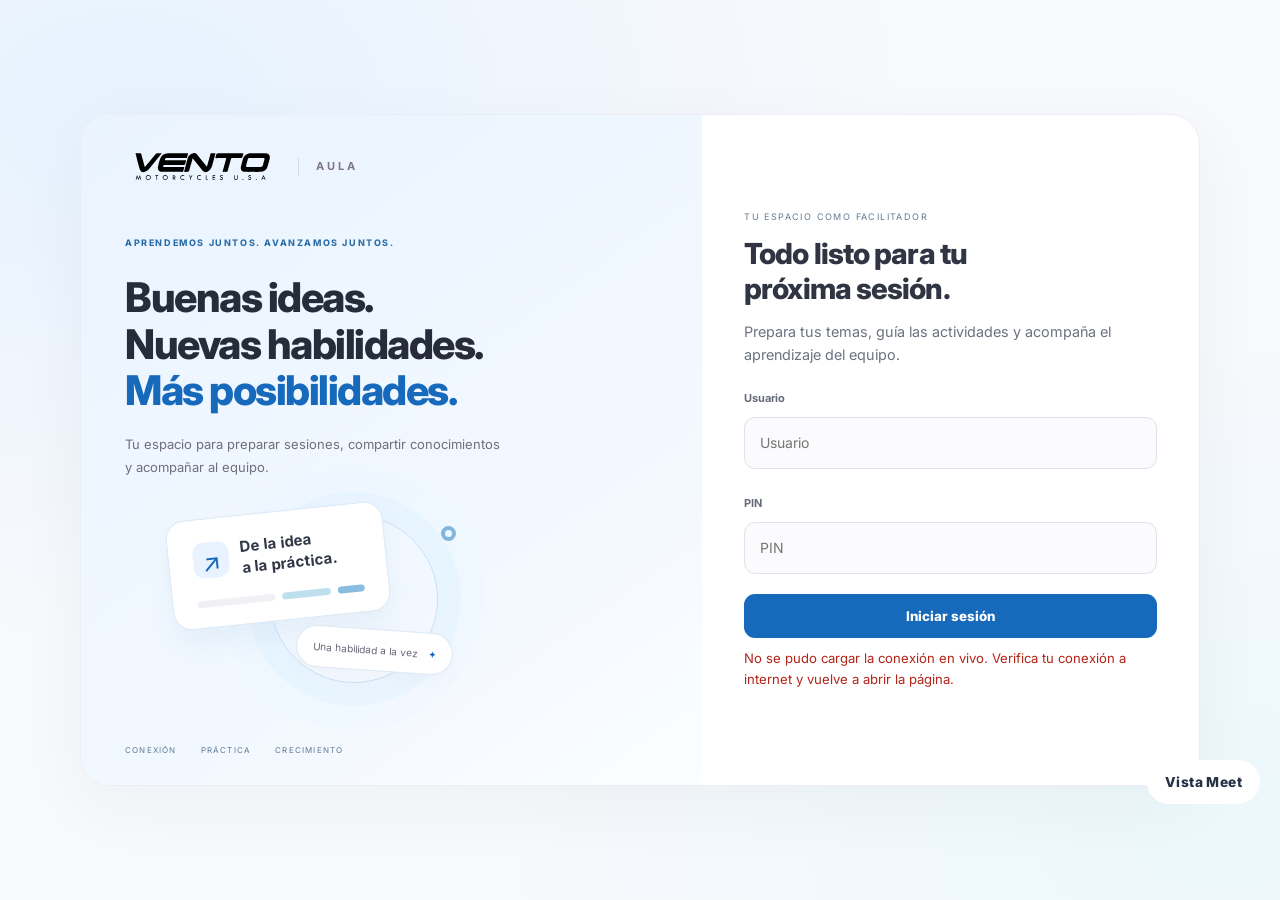
==== commit 439766e1: "Unificar acceso anterior Calidad con el aula vigente" ====
--- a/VENTO_Aula_Calidad_Meet_Automatico/index.html
+++ b/VENTO_Aula_Calidad_Meet_Automatico/index.html
@@ -1,1771 +1,4 @@
-<!DOCTYPE html>
-<html lang="es">
-<head>
-<script>function isConsultationView(){return new URLSearchParams(location.search).get('consulta')==='1';}if(isConsultationView())document.documentElement.classList.add('aula-consultation');</script>
-<meta charset="UTF-8">
-<meta name="viewport" content="width=device-width, initial-scale=1.0">
-<title>VENTO Aula · Plataforma de capacitación</title>
-<link rel="preconnect" href="https://fonts.googleapis.com">
-<link rel="preconnect" href="https://fonts.gstatic.com" crossorigin>
-<link href="https://fonts.googleapis.com/css2?family=Inter:wght@300;400;500;600;700;800;900&display=swap" rel="stylesheet">
-<style>
-*,*::before,*::after{box-sizing:border-box;margin:0;padding:0}
-:root{--w:#fff;--bk:#111;--g50:#f9fafb;--g100:#f3f4f6;--g200:#e5e7eb;--g300:#d1d5db;--g400:#9ca3af;--g500:#6b7280;--g600:#4b5563;--g700:#374151;--g800:#1f2937;--bl:#2563eb;--bl2:#3b82f6;--bl3:#1d4ed8;--bla:rgba(37,99,235,.1);--grn:#16a34a;--grna:rgba(22,163,74,.1);--amb:#d97706;--amba:rgba(217,119,6,.1);--red:#dc2626;--reda:rgba(220,38,38,.1);--r:16px;--rs:10px;--tr:all .3s cubic-bezier(.4,0,.2,1)}
-html{scroll-behavior:smooth}
-body{font-family:'Inter',sans-serif;color:var(--g800);background:var(--w);line-height:1.6;overflow:hidden;height:100vh;width:100vw}
-a{color:var(--bl);text-decoration:none}button{font-family:inherit;cursor:pointer;border:none;background:none}
-h1{font-size:clamp(2rem,4.5vw,3.2rem);font-weight:900;line-height:1.15;color:var(--bk);letter-spacing:-.02em}
-h2{font-size:clamp(1.5rem,3.5vw,2.4rem);font-weight:800;line-height:1.2;color:var(--bk)}
-h3{font-size:clamp(1.1rem,2.2vw,1.5rem);font-weight:700;color:var(--bk)}
-p{color:var(--g600)}
-
-/* TOPBAR */
-.topbar{position:fixed;top:0;left:0;right:0;height:56px;background:var(--w);border-bottom:1px solid var(--g200);z-index:1100;display:flex;align-items:center;padding:0 20px;gap:16px}
-.tb-logo{font-size:1.3rem;font-weight:900;color:var(--bk);letter-spacing:-.5px;flex-shrink:0}
-.tb-title{font-size:.82rem;font-weight:600;color:var(--g500);flex:1;text-align:center;white-space:nowrap;overflow:hidden;text-overflow:ellipsis}
-.tb-btn{display:flex;align-items:center;gap:6px;padding:7px 14px;border-radius:var(--rs);font-size:.78rem;font-weight:600;color:var(--g600);transition:var(--tr);white-space:nowrap}
-.tb-btn:hover{background:var(--g100);color:var(--bk)}
-.tb-btn svg{width:18px;height:18px;fill:none;stroke:currentColor;stroke-width:2;stroke-linecap:round;stroke-linejoin:round}
-.progress-line{position:fixed;top:56px;left:0;right:0;height:3px;background:var(--g200);z-index:1100}
-.progress-fill{height:100%;background:var(--bl);transition:width .4s ease;border-radius:0 2px 2px 0}
-
-/* OVERLAY */
-.overlay{position:fixed;inset:0;background:rgba(0,0,0,.4);z-index:1200;opacity:0;pointer-events:none;transition:opacity .3s}
-.overlay.open{opacity:1;pointer-events:auto}
-
-/* THEME MENU */
-.theme-panel{position:fixed;top:0;left:0;bottom:0;width:320px;max-width:85vw;background:var(--w);z-index:1300;transform:translateX(-100%);transition:transform .35s cubic-bezier(.4,0,.2,1);box-shadow:4px 0 24px rgba(0,0,0,.1);display:flex;flex-direction:column}
-.theme-panel.open{transform:translateX(0)}
-.tp-head{display:flex;align-items:center;justify-content:space-between;padding:20px;border-bottom:1px solid var(--g200)}
-.tp-head h3{font-size:1rem}
-.tp-close{width:32px;height:32px;border-radius:8px;display:flex;align-items:center;justify-content:center;color:var(--g400)}
-.tp-close:hover{background:var(--g100);color:var(--g700)}
-.tp-list{flex:1;overflow-y:auto;padding:12px}
-.tp-item{display:flex;align-items:center;gap:12px;padding:11px 14px;border-radius:var(--rs);font-size:.82rem;font-weight:500;color:var(--g600);cursor:pointer;transition:var(--tr);margin-bottom:2px}
-.tp-item:hover{background:var(--g100);color:var(--bk)}
-.tp-item.active{background:var(--bla);color:var(--bl);font-weight:600}
-.tp-item .tp-num{width:24px;height:24px;border-radius:6px;display:flex;align-items:center;justify-content:center;font-size:.65rem;font-weight:700;background:var(--g100);color:var(--g500);flex-shrink:0}
-.tp-item.active .tp-num{background:var(--bl);color:var(--w)}
-.tp-item.visited .tp-num{background:var(--grna);color:var(--grn)}
-.tp-sep{font-size:.6rem;font-weight:700;text-transform:uppercase;letter-spacing:1px;color:var(--g400);padding:16px 14px 6px}
-
-/* SLIDE CONTAINER */
-.slides{position:absolute;top:59px;left:0;right:0;bottom:0;overflow:hidden}
-.slide{position:absolute;inset:0;overflow-y:auto;padding:40px 60px 100px;display:flex;flex-direction:column;align-items:center;opacity:0;pointer-events:none;transition:opacity .35s,transform .35s;transform:translateX(30px)}
-.slide.active{opacity:1;pointer-events:auto;transform:translateX(0)}
-.slide.exit-left{opacity:0;transform:translateX(-30px)}
-.slide-inner{width:100%;max-width:1100px;margin:0 auto}
-.slide-label{font-size:.6rem;font-weight:700;text-transform:uppercase;letter-spacing:2px;color:var(--bl);margin-bottom:8px}
-.slide-sub{font-size:1.05rem;color:var(--g500);max-width:680px;line-height:1.7;margin-bottom:36px}
-
-/* NAV CONTROLS */
-.nav-bar{position:fixed;bottom:0;left:0;right:0;height:64px;background:var(--w);border-top:1px solid var(--g200);z-index:1100;display:flex;align-items:center;justify-content:center;gap:16px;padding:0 20px}
-.nav-btn{display:flex;align-items:center;gap:6px;padding:10px 24px;border-radius:var(--rs);font-size:.85rem;font-weight:600;transition:var(--tr)}
-.nav-btn.pri{background:var(--bk);color:var(--w)}.nav-btn.pri:hover{background:var(--g800)}
-.nav-btn.sec{border:1.5px solid var(--g300);color:var(--g600)}.nav-btn.sec:hover{border-color:var(--bl);color:var(--bl);background:var(--bla)}
-.nav-btn:disabled{opacity:.3;pointer-events:none}
-.nav-info{font-size:.82rem;color:var(--g500);font-weight:500;min-width:60px;text-align:center}
-
-/* CARDS */
-.card{background:var(--w);border:1px solid var(--g200);border-radius:var(--r);padding:24px;transition:var(--tr)}
-.card:hover{box-shadow:0 4px 20px rgba(0,0,0,.06)}
-.card-label{font-size:.6rem;font-weight:700;text-transform:uppercase;letter-spacing:1px;color:var(--g400);margin-bottom:6px}
-.card-value{font-size:2.2rem;font-weight:800;color:var(--bk);line-height:1.1}
-.grid-2{display:grid;grid-template-columns:1fr 1fr;gap:16px}
-.grid-3{display:grid;grid-template-columns:repeat(3,1fr);gap:16px}
-.grid-4{display:grid;grid-template-columns:repeat(4,1fr);gap:16px}
-.tag{display:inline-block;padding:4px 12px;border-radius:20px;font-size:.68rem;font-weight:600;text-transform:uppercase;letter-spacing:.5px}
-.tag-bl{background:var(--bla);color:var(--bl)}.tag-g{background:var(--grna);color:var(--grn)}.tag-a{background:var(--amba);color:var(--amb)}.tag-r{background:var(--reda);color:var(--red)}.tag-gy{background:var(--g100);color:var(--g500)}
-
-/* FLIP CARDS */
-.flip-grid{display:grid;grid-template-columns:repeat(auto-fit,minmax(240px,1fr));gap:20px;margin:24px 0}
-.flip-wrap{perspective:1000px;height:240px;cursor:pointer}
-.flip-card{position:relative;width:100%;height:100%;transition:transform .6s cubic-bezier(.4,0,.2,1);transform-style:preserve-3d}
-.flip-wrap.flipped .flip-card{transform:rotateY(180deg)}
-.flip-front,.flip-back{position:absolute;inset:0;backface-visibility:hidden;border-radius:var(--r);padding:28px;display:flex;flex-direction:column;justify-content:center}
-.flip-front{background:var(--w);border:2px solid var(--g200);align-items:center;text-align:center}
-.flip-front .flip-icon{font-size:2rem;margin-bottom:12px;color:var(--bl)}
-.flip-front h3{font-size:1.05rem;color:var(--bk);margin-bottom:8px}
-.flip-front p{font-size:.82rem;color:var(--g500)}
-.flip-front .flip-hint{font-size:.7rem;color:var(--g400);margin-top:auto;padding-top:12px}
-.flip-back{background:var(--bk);color:var(--w);transform:rotateY(180deg);overflow-y:auto}
-.flip-back p{color:rgba(255,255,255,.8);font-size:.88rem;line-height:1.7}
-.flip-back ul{list-style:none;padding:0;margin-top:8px}
-.flip-back li{padding:4px 0;font-size:.82rem;color:rgba(255,255,255,.7)}
-.flip-back li::before{content:"";display:inline-block;width:5px;height:5px;border-radius:50%;background:var(--bl2);margin-right:8px;vertical-align:middle}
-
-/* EXAMPLE BLOCKS */
-.ex-block{border:1px solid var(--g200);border-radius:var(--rs);padding:20px;margin-bottom:12px}
-.ex-block.bad{border-left:4px solid var(--red);background:var(--reda)}
-.ex-block.good{border-left:4px solid var(--grn);background:var(--grna)}
-.ex-tag{font-size:.6rem;font-weight:700;text-transform:uppercase;letter-spacing:1px;margin-bottom:6px}
-.ex-block.bad .ex-tag{color:var(--red)}.ex-block.good .ex-tag{color:var(--grn)}
-.ex-role{font-size:.68rem;font-weight:600;color:var(--g400);text-transform:uppercase;letter-spacing:.5px;margin-bottom:4px}
-.ex-txt{font-size:.9rem;color:var(--g700);line-height:1.7}
-
-/* GOLDEN RULE */
-.gold-rule{background:linear-gradient(135deg,var(--g50),var(--w));border:2px solid var(--g200);border-radius:var(--r);padding:24px 28px;position:relative;margin:20px 0}
-.gold-rule::before{content:"";position:absolute;top:-1px;left:28px;right:28px;height:3px;background:var(--bl);border-radius:0 0 4px 4px}
-.gold-rule-lb{font-size:.6rem;font-weight:700;text-transform:uppercase;letter-spacing:2px;color:var(--bl);margin-bottom:6px}
-.gold-rule-tx{font-size:.95rem;font-weight:600;color:var(--bk);line-height:1.6}
-
-/* STEP FLOW */
-.step-flow{display:flex;align-items:center;gap:0;flex-wrap:wrap;justify-content:center;margin:24px 0}
-.step-node{padding:14px 22px;background:var(--w);border:2px solid var(--g200);border-radius:var(--rs);font-size:.82rem;font-weight:600;color:var(--bk);text-align:center;transition:var(--tr)}
-.step-node:hover{border-color:var(--bl);background:var(--bla)}
-.step-ar{color:var(--g300);padding:0 6px;font-size:1.1rem}
-
-/* TIMELINE */
-.timeline{position:relative;padding-left:28px;margin:24px 0}
-.timeline::before{content:"";position:absolute;left:8px;top:4px;bottom:4px;width:2px;background:var(--g200)}
-.tl-item{position:relative;padding:12px 0 12px 20px}
-.tl-item::before{content:"";position:absolute;left:-22px;top:16px;width:10px;height:10px;border-radius:50%;border:2px solid var(--bl);background:var(--w)}
-.tl-item:last-child::before{background:var(--bl)}
-.tl-label{font-size:.6rem;font-weight:700;text-transform:uppercase;letter-spacing:1px;color:var(--bl);margin-bottom:2px}
-.tl-text{font-size:.88rem;color:var(--g700)}
-
-/* COMPARISON */
-.cmp-tbl{width:100%;border-collapse:separate;border-spacing:0;border:1px solid var(--g200);border-radius:var(--r);overflow:hidden;margin:20px 0}
-.cmp-tbl th{background:var(--g800);color:var(--w);font-size:.72rem;font-weight:600;text-transform:uppercase;letter-spacing:.5px;padding:14px 16px;text-align:left}
-.cmp-tbl td{padding:14px 16px;font-size:.85rem;color:var(--g600);border-bottom:1px solid var(--g100);vertical-align:top}
-.cmp-tbl tr:last-child td{border-bottom:none}
-.cmp-tbl tr:hover td{background:var(--g50)}
-
-/* CALLOUT */
-.callout{border-left:4px solid var(--bl);padding:20px 24px;background:var(--bla);border-radius:0 var(--rs) var(--rs) 0;margin:16px 0}
-.callout.warn{border-left-color:var(--red);background:var(--reda)}
-.callout.success{border-left-color:var(--grn);background:var(--grna)}
-
-/* KPI GRID */
-.kpi-grid{display:grid;grid-template-columns:repeat(5,1fr);gap:14px;margin:20px 0}
-.kpi-card{position:relative;overflow:hidden;padding:20px;background:var(--w);border:1px solid var(--g200);border-radius:var(--r)}
-.kpi-card::before{content:"";position:absolute;top:0;left:0;width:100%;height:3px;background:var(--bl)}
-.kpi-card.green::before{background:var(--grn)}.kpi-card.amber::before{background:var(--amb)}.kpi-card.red::before{background:var(--red)}
-.kpi-card .kpi-val{font-size:1.8rem;font-weight:800;color:var(--bk);line-height:1.1}
-.kpi-card .kpi-lbl{font-size:.65rem;font-weight:600;color:var(--g500);text-transform:uppercase;letter-spacing:.5px;margin-top:4px}
-
-/* PROGRESS BAR */
-.pr-bar-wrap{margin-bottom:18px}
-.pr-bar-hd{display:flex;justify-content:space-between;align-items:center;margin-bottom:6px}
-.pr-bar-nm{font-size:.82rem;font-weight:600;color:var(--bk)}
-.pr-bar-pct{font-size:.82rem;font-weight:700;color:var(--bl)}
-.pr-badge{font-size:.58rem;font-weight:700;padding:3px 10px;border-radius:20px;text-transform:uppercase;letter-spacing:.5px}
-.pr-badge.f{background:var(--grna);color:var(--grn)}.pr-badge.d{background:var(--amba);color:var(--amb)}.pr-badge.p{background:var(--reda);color:var(--red)}
-.pr-track{height:8px;background:var(--g200);border-radius:8px;overflow:hidden}
-.pr-fill{height:100%;border-radius:8px;transition:width 1s ease;width:0%}
-.pr-fill.f{background:var(--grn)}.pr-fill.d{background:var(--amb)}.pr-fill.p{background:var(--red)}
-
-/* SCRIPT OUTPUT */
-.script-out{background:var(--g50);border:1px solid var(--g200);border-radius:var(--r);padding:24px;margin-top:16px}
-.script-out-label{font-size:.6rem;font-weight:700;text-transform:uppercase;letter-spacing:1px;color:var(--bl);margin-bottom:8px}
-.script-out-txt{font-size:.95rem;color:var(--g700);line-height:1.8;font-style:italic}
-.script-note{background:var(--bla);border:1.5px solid rgba(37,99,235,.3);border-radius:14px;padding:14px 18px;text-align:center;margin-bottom:16px}
-.script-note .sn-t{font-size:.9rem;font-weight:900;letter-spacing:.6px;color:var(--bl);text-transform:uppercase}
-.script-note .sn-sub{font-size:.82rem;font-weight:600;color:var(--g600);margin-top:6px}
-
-/* VENTEC IMPACT */
-.impact-grid{display:grid;grid-template-columns:repeat(auto-fit,minmax(180px,1fr));gap:12px;margin:16px 0}
-.impact-item{padding:16px;background:var(--g50);border:1px solid var(--g200);border-radius:var(--rs);text-align:center}
-.impact-item .ii-icon{font-size:1.4rem;margin-bottom:6px;color:var(--bl)}
-.impact-item .ii-text{font-size:.82rem;font-weight:600;color:var(--bk)}
-
-/* BUTTONS */
-.btn{display:inline-flex;align-items:center;gap:8px;padding:12px 24px;border-radius:var(--rs);font-size:.85rem;font-weight:600;transition:var(--tr);white-space:nowrap}
-.btn-bl{background:var(--bl);color:var(--w)}.btn-bl:hover{background:var(--bl3);box-shadow:0 4px 12px rgba(37,99,235,.3)}
-.btn-bk{background:var(--bk);color:var(--w)}.btn-bk:hover{background:var(--g800)}
-.btn-o{border:1.5px solid var(--g300);color:var(--g600)}.btn-o:hover{border-color:var(--bl);color:var(--bl);background:var(--bla)}
-.btn-sm{padding:8px 16px;font-size:.78rem}
-.btn svg{width:16px;height:16px;fill:none;stroke:currentColor;stroke-width:2;stroke-linecap:round;stroke-linejoin:round}
-
-/* SEARCH */
-.sov{position:fixed;inset:0;background:rgba(0,0,0,.5);z-index:2000;display:none;align-items:flex-start;justify-content:center;padding-top:120px}
-.sov.open{display:flex}
-.sov-box{width:100%;max-width:580px;background:var(--w);border-radius:var(--r);overflow:hidden;box-shadow:0 20px 60px rgba(0,0,0,.2);margin:0 16px}
-.sov-in{display:flex;align-items:center;padding:16px 20px;border-bottom:1px solid var(--g200);gap:12px}
-.sov-in svg{width:20px;height:20px;stroke:var(--g400);fill:none;stroke-width:2;flex-shrink:0}
-.sov-i{flex:1;border:none;outline:none;font-size:1rem;font-family:inherit;color:var(--bk)}
-.sov-i::placeholder{color:var(--g400)}
-.sov-r{max-height:400px;overflow-y:auto;padding:8px}
-.sov-ri{padding:12px 16px;border-radius:var(--rs);cursor:pointer;transition:var(--tr)}
-.sov-ri:hover{background:var(--g100)}
-.sov-rm{font-size:.62rem;font-weight:700;color:var(--bl);text-transform:uppercase;letter-spacing:.5px;margin-bottom:2px}
-.sov-rt{font-size:.88rem;color:var(--g700)}
-.sov-rt mark{background:rgba(37,99,235,.15);color:var(--bl);padding:0 2px;border-radius:2px}
-.sov-empty{padding:32px;text-align:center;color:var(--g400);font-size:.9rem}
-
-/* MODAL */
-.modal-o{position:fixed;inset:0;background:rgba(0,0,0,.5);z-index:3000;display:none;align-items:center;justify-content:center;padding:16px}
-.modal-o.open{display:flex}
-.modal{background:var(--w);border-radius:var(--r);width:100%;max-width:560px;max-height:80vh;overflow-y:auto;box-shadow:0 20px 60px rgba(0,0,0,.2)}
-.modal-hd{display:flex;align-items:center;justify-content:space-between;padding:20px 24px;border-bottom:1px solid var(--g200)}
-.modal-tt{font-size:1.1rem;font-weight:700;color:var(--bk)}
-.modal-cl{width:32px;height:32px;border-radius:8px;display:flex;align-items:center;justify-content:center;color:var(--g400)}
-.modal-cl:hover{background:var(--g100);color:var(--g700)}
-.modal-bd{padding:24px}
-
-/* SCROLL TOP */
-.scroll-top{position:fixed;bottom:80px;right:24px;width:40px;height:40px;border-radius:50%;background:var(--w);border:1px solid var(--g200);display:flex;align-items:center;justify-content:center;z-index:700;opacity:0;pointer-events:none;transition:var(--tr);box-shadow:0 2px 8px rgba(0,0,0,.08)}
-.scroll-top.visible{opacity:1;pointer-events:auto}
-.scroll-top:hover{border-color:var(--bl)}
-.scroll-top svg{width:16px;height:16px;fill:none;stroke:var(--g500);stroke-width:2;stroke-linecap:round}
-
-/* FAB TOOLS */
-.fab-tools{position:fixed;bottom:80px;right:72px;z-index:800}
-.fab-btn{width:44px;height:44px;border-radius:50%;background:var(--w);border:1.5px solid var(--g200);display:flex;align-items:center;justify-content:center;transition:var(--tr);box-shadow:0 2px 8px rgba(0,0,0,.08)}
-.fab-btn:hover{border-color:var(--bl);box-shadow:0 4px 16px rgba(0,0,0,.12)}
-.fab-btn svg{width:20px;height:20px;fill:none;stroke:var(--g600);stroke-width:2;stroke-linecap:round;stroke-linejoin:round}
-.fab-panel{position:fixed;bottom:132px;right:24px;width:280px;background:var(--w);border:1px solid var(--g200);border-radius:var(--r);box-shadow:0 10px 40px rgba(0,0,0,.12);z-index:800;display:none;overflow:hidden}
-.fab-panel.open{display:block}
-.fab-panel-hd{padding:16px 20px;border-bottom:1px solid var(--g200);font-size:.9rem;font-weight:700;color:var(--bk)}
-.fab-panel-bd{padding:16px 20px}
-.tm-disp{font-size:2.2rem;font-weight:800;color:var(--bk);text-align:center;letter-spacing:2px;margin-bottom:8px}
-.tm-btns{display:flex;gap:6px;justify-content:center;flex-wrap:wrap;margin-bottom:8px}
-.tm-btns button{padding:6px 14px;border:1px solid var(--g200);border-radius:var(--rs);font-size:.75rem;font-weight:500;color:var(--g600);transition:var(--tr)}
-.tm-btns button:hover{border-color:var(--bl);color:var(--bl)}
-.tm-btns button.active{background:var(--bl);color:var(--w);border-color:var(--bl)}
-.tm-ctrl{display:flex;gap:6px;justify-content:center}
-.fab-panel-bd button{width:100%;padding:10px;border-radius:var(--rs);font-size:.8rem;font-weight:500;border:1px solid var(--g200);color:var(--g600);transition:var(--tr);text-align:center;margin-bottom:8px}
-.fab-panel-bd button:last-child{margin-bottom:0}
-.fab-panel-bd button:hover{border-color:var(--bl);color:var(--bl);background:var(--bla)}
-
-/* MODULE STRUCTURE */
-.mod-sec{display:flex;align-items:center;gap:12px;margin:36px 0 14px}
-.mod-sec::after{content:"";flex:1;height:1px;background:var(--g200)}
-.mod-sec-num{width:28px;height:28px;border-radius:8px;background:var(--bl);color:var(--w);display:flex;align-items:center;justify-content:center;font-size:.72rem;font-weight:700;flex-shrink:0}
-.mod-sec h3{font-size:.92rem;font-weight:800;letter-spacing:1px;text-transform:uppercase;color:var(--bk)}
-.mod-sec h3 small{display:block;font-size:.62rem;font-weight:600;color:var(--g400);letter-spacing:1px;text-transform:uppercase;margin-top:2px}
-
-.objetivo{display:flex;gap:16px;align-items:flex-start;background:var(--bla);border:1px solid rgba(37,99,235,.18);border-radius:var(--r);padding:20px 24px;margin:20px 0}
-.objetivo-ico{flex-shrink:0;width:40px;height:40px;border-radius:10px;background:var(--bl);display:flex;align-items:center;justify-content:center}
-.objetivo-ico svg{width:20px;height:20px;stroke:#fff;fill:none;stroke-width:2}
-.objetivo .ob-lb{font-size:.6rem;font-weight:700;text-transform:uppercase;letter-spacing:1.5px;color:var(--bl);margin-bottom:4px}
-.objetivo p{font-size:.95rem;font-weight:600;color:var(--bl3);line-height:1.6}
-
-.ent-grid{display:grid;grid-template-columns:repeat(auto-fit,minmax(240px,1fr));gap:14px;margin:14px 0}
-.ent-card{background:var(--w);border:1px solid var(--g200);border-radius:var(--rs);padding:20px}
-.ent-card h4{font-size:.82rem;font-weight:700;color:var(--bk);margin-bottom:6px;text-transform:uppercase;letter-spacing:.5px}
-.ent-card p{font-size:.85rem;color:var(--g600);line-height:1.7}
-.ent-card ul{list-style:none;padding:0;margin-top:8px}
-.ent-card li{padding:3px 0;font-size:.82rem;color:var(--g600);line-height:1.5}
-.ent-card li::before{content:"";display:inline-block;width:5px;height:5px;border-radius:50%;background:var(--bl);margin-right:8px;vertical-align:middle}
-.ent-card .ehint{font-size:.68rem;color:var(--g400);margin-top:10px}
-
-.steps-vert{display:flex;flex-direction:column;gap:0;margin:14px 0}
-.stp-v{display:flex;gap:16px;position:relative;padding-bottom:26px}
-.stp-v:last-child{padding-bottom:0}
-.stp-v::before{content:"";position:absolute;left:17px;top:38px;bottom:0;width:2px;background:var(--g200)}
-.stp-v:last-child::before{display:none}
-.stp-v-num{width:36px;height:36px;border-radius:50%;background:var(--w);border:2px solid var(--bl);color:var(--bl);display:flex;align-items:center;justify-content:center;font-size:.8rem;font-weight:700;flex-shrink:0;z-index:1}
-.stp-v-bd{flex:1;padding-top:2px}
-.stp-v-bd h4{font-size:.9rem;font-weight:700;color:var(--bk);margin-bottom:4px}
-.stp-v-bd p{font-size:.86rem;color:var(--g600);line-height:1.7;margin-bottom:6px}
-.stp-v-bd .stp-v-ex{font-size:.84rem;color:var(--bl3);background:var(--bla);border-radius:var(--rs);padding:10px 14px;font-style:italic;line-height:1.6}
-
-.convo{display:flex;flex-direction:column;gap:10px;margin:14px 0}
-.convo-line{display:flex;gap:12px;align-items:flex-start}
-.convo-who{flex-shrink:0;width:96px;padding:7px 4px;text-align:center;border-radius:8px;font-size:.6rem;font-weight:700;text-transform:uppercase;letter-spacing:.5px}
-.convo-who.cliente{background:var(--g100);color:var(--g600)}
-.convo-who.asesor{background:var(--bla);color:var(--bl)}
-.convo-txt{flex:1;font-size:.9rem;color:var(--g700);line-height:1.7;padding-top:3px}
-
-.reto{background:var(--g50);border:1.5px dashed var(--g300);border-radius:var(--r);padding:24px;margin:20px 0}
-.reto-hd{display:flex;align-items:center;gap:8px;font-size:.62rem;font-weight:700;text-transform:uppercase;letter-spacing:1.5px;color:var(--amb);margin-bottom:10px}
-.reto-hd svg{width:16px;height:16px;stroke:var(--amb);fill:none;stroke-width:2}
-.reto-q{font-size:.94rem;font-weight:600;color:var(--bk);line-height:1.7;margin-bottom:14px}
-.reto-opts{display:flex;flex-direction:column;gap:10px}
-.reto-opt{display:flex;align-items:flex-start;gap:12px;padding:14px 18px;border:2px solid var(--g200);border-radius:var(--rs);background:var(--w);cursor:pointer;transition:var(--tr);font-size:.87rem;color:var(--g700);text-align:left;width:100%;line-height:1.6}
-.reto-opt:hover{border-color:var(--bl);background:var(--bla)}
-.reto-opt .qo-l{width:30px;height:30px;border-radius:50%;border:2px solid var(--g300);display:flex;align-items:center;justify-content:center;font-size:.75rem;font-weight:700;flex-shrink:0;transition:var(--tr)}
-.reto-opt.correct{border-color:var(--grn);background:var(--grna);pointer-events:none}
-.reto-opt.correct .qo-l{border-color:var(--grn);background:var(--grn);color:var(--w)}
-.reto-opt.wrong{border-color:var(--red);background:var(--reda);pointer-events:none}
-.reto-opt.wrong .qo-l{border-color:var(--red);background:var(--red);color:var(--w)}
-.reto-opt.show-correct{border-color:var(--grn)}
-.reto-opt.show-correct .qo-l{border-color:var(--grn);background:var(--grn);color:var(--w)}
-.reto-fb{margin-top:14px;padding:16px;border-radius:var(--rs);font-size:.88rem;line-height:1.7;display:none}
-.reto-fb.show{display:block}
-.reto-fb.fb-g{background:var(--grna);color:var(--grn);border:1px solid rgba(22,163,74,.2)}
-.reto-fb.fb-r{background:var(--reda);color:var(--red);border:1px solid rgba(220,38,38,.2)}
-.reto-fb strong{display:block;margin-bottom:4px}
-
-.imp-card{background:linear-gradient(135deg,var(--g50),#fff);border:1.5px solid var(--g200);border-left:6px solid var(--bl);border-radius:var(--r);padding:22px 26px;margin:20px 0}
-.imp-card .imp-lb{font-size:.6rem;font-weight:700;text-transform:uppercase;letter-spacing:1.5px;color:var(--bl);margin-bottom:6px}
-.imp-card .imp-tx{font-size:1rem;font-weight:800;color:var(--bk);line-height:1.6}
-.imp-card .imp-list{margin-top:10px;display:grid;grid-template-columns:repeat(auto-fit,minmax(200px,1fr));gap:8px}
-.imp-card .imp-list span{display:flex;align-items:center;gap:8px;font-size:.84rem;font-weight:500;color:var(--g700)}
-.imp-card .imp-list span::before{content:"";width:6px;height:6px;border-radius:50%;background:var(--bl);flex-shrink:0}
-
-.dialogo-ref{background:var(--g50);border:1px solid var(--g200);border-left:4px solid var(--bl);border-radius:var(--rs);padding:16px 20px;margin:12px 0}
-.dialogo-ref .dr-lb{font-size:.6rem;font-weight:700;text-transform:uppercase;letter-spacing:1px;color:var(--bl);margin-bottom:6px}
-.dialogo-ref .dr-tx{font-size:.92rem;font-style:italic;color:var(--g700);line-height:1.7}
-.dialogo-ref .dr-nota{font-size:.78rem;color:var(--g500);margin-top:8px;line-height:1.6}
-
-/* COMMERCIAL ROUTE */
-.route{display:flex;flex-direction:column;gap:0;margin:20px 0;max-width:640px}
-.route-node{flex:1;display:flex;align-items:center;gap:14px;padding:12px 18px;background:var(--w);border:2px solid var(--g200);border-radius:var(--rs)}
-.route-node .rn-num{width:30px;height:30px;border-radius:8px;background:var(--bl);color:var(--w);display:flex;align-items:center;justify-content:center;font-size:.75rem;font-weight:700;flex-shrink:0}
-.route-node .rn-txt{font-size:.85rem;font-weight:600;color:var(--bk)}
-.route-node .rn-sub{font-size:.7rem;color:var(--g500)}
-.route-line{width:2px;height:22px;background:var(--bl);margin:2px 0 2px 30px;opacity:.45}
-.route-alimenta{font-size:.6rem;font-weight:700;text-transform:uppercase;letter-spacing:1px;color:var(--g400);margin:2px 0 2px 30px}
-
-.route-grid{display:grid;grid-template-columns:repeat(auto-fit,minmax(150px,1fr));gap:10px;margin:16px 0}
-.route-chip{background:var(--w);border:1.5px solid var(--g200);border-radius:var(--rs);padding:14px;text-align:center}
-.route-chip .rc-num{font-size:.62rem;font-weight:700;color:var(--bl);margin-bottom:4px}
-.route-chip .rc-txt{font-size:.72rem;font-weight:600;color:var(--bk);line-height:1.4;text-transform:uppercase;letter-spacing:.5px}
-.route-chips{display:flex;align-items:center;gap:6px;flex-wrap:wrap;justify-content:center;margin:16px 0}
-.route-chips .rc-arrow{color:var(--bl);font-size:.9rem;font-weight:700}
-
-/* MODERN CARD SYSTEM - GLOBAL */
-.m-hd{display:flex;align-items:flex-end;gap:16px;margin:36px 0 22px;flex-wrap:wrap}
-.m-hd .mod-sec{flex:1;margin:0}
-.m-hint{display:flex;align-items:center;gap:8px;font-size:.72rem;font-weight:600;color:var(--g500);background:var(--g50);border:1px solid var(--g200);border-radius:999px;padding:8px 14px;white-space:nowrap}
-.m-hint svg{width:14px;height:14px;stroke:var(--bl);fill:none;stroke-width:2;stroke-linecap:round;stroke-linejoin:round;flex-shrink:0}
-.m-grid{display:grid;grid-template-columns:repeat(4,1fr);gap:18px;margin:6px 0 8px}
-.m-grid.x3{grid-template-columns:repeat(3,1fr)}
-.m-grid.x2{grid-template-columns:repeat(2,1fr)}
-.m-card{position:relative;display:flex;flex-direction:column;background:#fff;border:1.5px solid var(--g200);border-radius:22px;padding:24px 24px 22px;box-shadow:0 1px 2px rgba(0,0,0,.04);overflow:hidden;transition:transform .3s cubic-bezier(.4,0,.2,1),box-shadow .3s cubic-bezier(.4,0,.2,1),border-color .3s cubic-bezier(.4,0,.2,1)}
-.m-card:hover{transform:translateY(-4px);box-shadow:0 14px 30px rgba(17,24,39,.09);border-color:#93c5fd}
-.m-num{position:absolute;top:16px;left:20px;font-size:.66rem;font-weight:800;color:var(--g400);letter-spacing:.5px}
-.m-ico{width:64px;height:64px;margin:8px 0 16px;border-radius:16px;background:var(--bla);display:flex;align-items:center;justify-content:center;flex-shrink:0}
-.m-ico svg{width:34px;height:34px;stroke:var(--bl);fill:none;stroke-width:1.8;stroke-linecap:round;stroke-linejoin:round}
-.m-title{font-size:.9rem;font-weight:800;color:var(--bk);letter-spacing:.3px;line-height:1.35;margin:0 0 8px;text-transform:uppercase}
-.m-desc{font-size:.83rem;color:var(--g600);line-height:1.6;margin:0 0 14px}
-.m-more{display:inline-flex;align-items:center;gap:7px;font-size:.78rem;font-weight:700;color:var(--bl);background:none;border:none;padding:0;margin-top:auto;align-self:flex-start;cursor:pointer;transition:color .2s}
-.m-more:hover{color:var(--bl3)}
-.m-more .mm-lbl{letter-spacing:.3px}
-.m-more .mm-ico{width:16px;height:16px;border-radius:50%;background:var(--bla);color:var(--bl);display:flex;align-items:center;justify-content:center;font-size:.85rem;font-weight:800;line-height:1;transition:transform .3s cubic-bezier(.4,0,.2,1)}
-.m-card.expanded .m-more .mm-ico{transform:rotate(45deg)}
-.m-detail{max-height:0;opacity:0;overflow:hidden;transition:max-height .32s ease,opacity .32s ease;margin:0}
-.m-card.expanded .m-detail{opacity:1;margin-top:14px;padding-top:12px;border-top:1px solid var(--g100)}
-.m-detail h5{font-size:.6rem;font-weight:800;letter-spacing:1.1px;text-transform:uppercase;color:var(--bl);margin-bottom:8px}
-.m-detail ul{list-style:none;padding:0;display:flex;flex-direction:column;gap:7px}
-.m-detail ul li{display:flex;align-items:flex-start;gap:9px;font-size:.8rem;color:var(--g700);font-weight:500;line-height:1.5}
-.m-detail ul li::before{content:"";width:6px;height:6px;border-radius:50%;background:var(--bl);flex-shrink:0;margin-top:6px}
-.m-detail p{font-size:.8rem;color:var(--g600);line-height:1.65;margin:0}
-.m-note{margin-top:12px;padding-top:10px;border-top:1px dashed var(--g300);font-size:.72rem;color:var(--g500);line-height:1.6;font-style:italic}
-.m-tag{display:inline-block;margin-top:12px;padding:6px 10px;border-radius:8px;background:var(--bla);font-size:.58rem;font-weight:800;letter-spacing:1px;text-transform:uppercase;color:var(--bl)}
-.m-tag+p{margin-top:8px}
-.m-infobar{display:flex;align-items:flex-start;gap:12px;background:#eaf1fe;border:1px solid #d6e4fc;border-radius:14px;padding:16px 20px;margin-top:22px}
-.m-infobar svg{width:20px;height:20px;stroke:var(--bl);fill:none;stroke-width:2;stroke-linecap:round;stroke-linejoin:round;flex-shrink:0;margin-top:2px}
-.m-infobar b{color:var(--g800)}
-.m-infobar span{font-size:.82rem;color:var(--g700);line-height:1.7}
-
-/* PLAN DE ÉXITO - cómo decírselo al cliente */
-.pe-hd{text-align:center;max-width:760px;margin:4px auto 18px}
-.pe-hd-t{font-size:1rem;font-weight:900;letter-spacing:1.4px;text-transform:uppercase;color:var(--bl)}
-.pe-hd-s{font-size:.86rem;color:var(--g600);margin-top:6px}
-.pe-grid{display:grid;grid-template-columns:repeat(3,1fr);gap:18px;margin:6px 0 8px}
-.pe-card{position:relative;display:flex;flex-direction:column;background:#fff;border:1.5px solid var(--g200);border-radius:22px;padding:22px 20px 24px;box-shadow:0 1px 2px rgba(0,0,0,.04)}
-.pe-num{position:absolute;top:16px;left:20px;font-size:.66rem;font-weight:800;color:var(--g400);letter-spacing:.5px}
-.pe-img{width:100%;height:190px;margin:10px 0 14px;display:flex;align-items:center;justify-content:center;flex-shrink:0}
-.pe-img img{max-width:100%;max-height:100%;width:auto;height:auto;object-fit:contain}
-.pe-t{font-size:.88rem;font-weight:800;color:var(--bk);letter-spacing:.3px;line-height:1.35;margin:0 0 8px;text-transform:uppercase}
-.pe-lb{font-size:.6rem;font-weight:800;letter-spacing:1.4px;text-transform:uppercase;color:var(--bl);margin-bottom:10px}
-.pe-says{display:flex;flex-direction:column;gap:8px}
-.pe-say{background:var(--bla);border:1.5px solid rgba(37,99,235,.28);border-radius:14px;padding:10px 13px;font-size:.8rem;color:var(--bk);line-height:1.5}
-.pe-eg{max-width:920px;margin:4px auto 0;background:#eaf1fe;border:1.5px solid rgba(37,99,235,.3);border-radius:20px;padding:24px 26px;text-align:center}
-.pe-eg-txt{font-size:1rem;font-weight:600;color:var(--bk);line-height:1.65}
-.pe-eg-f{display:flex;align-items:center;justify-content:center;gap:10px;flex-wrap:wrap;margin-top:16px}
-.pe-chip{font-size:.66rem;font-weight:800;letter-spacing:1.2px;text-transform:uppercase;color:var(--bl);background:#fff;border:1.5px solid var(--bl);border-radius:999px;padding:8px 16px}
-.pe-op{font-weight:900;color:var(--bl);font-size:.95rem}
-.pe-call{max-width:920px;margin:20px auto 0;background:var(--bk);color:var(--w);border-radius:20px;padding:22px 26px;text-align:center}
-.pe-call-t{font-size:.92rem;font-weight:900;letter-spacing:1.2px;text-transform:uppercase}
-.pe-call-s{font-size:.84rem;color:var(--g300);margin-top:8px;line-height:1.5}
-
-/* FOLLOW UP - resultados mystery shopper */
-.fu-kicker{font-size:.68rem;font-weight:800;letter-spacing:3px;text-transform:uppercase;color:var(--bl);margin-bottom:14px}
-.fu-agosto{display:inline-block;margin-top:12px;padding:10px 26px;border-radius:999px;background:var(--bk);color:var(--w);font-size:1.15rem;font-weight:900;letter-spacing:2px}
-.fu-rank{display:flex;flex-direction:column;gap:12px;margin:10px 0 6px}
-.fr-row{position:relative;background:var(--w);border:1.5px solid var(--g200);border-radius:18px;padding:16px 22px;display:grid;grid-template-columns:52px 1fr auto 96px;align-items:center;gap:16px}
-.fr-num{font-size:1.5rem;font-weight:900;color:var(--bl);letter-spacing:.5px}
-.fr-bd{min-width:0}
-.fr-nm{font-size:.92rem;font-weight:800;color:var(--bk);text-transform:uppercase;letter-spacing:.4px}
-.fr-dt{font-size:.78rem;color:var(--g500);margin-top:2px;line-height:1.45}
-.fr-inc{font-size:.8rem;font-weight:600;color:var(--g600);text-align:right;white-space:nowrap}
-.fr-pct{font-size:1.9rem;font-weight:900;color:var(--bk);text-align:right;line-height:1}
-.fr-bar{position:absolute;left:0;right:0;bottom:-1.5px;height:4px;border-radius:0 0 18px 18px;background:var(--g100);overflow:hidden}
-.fr-fill{height:100%;background:var(--bl)}
-.fu-puente{margin-top:22px;text-align:center}
-.fp-t{font-size:.82rem;font-weight:900;letter-spacing:1.4px;color:var(--bl);text-transform:uppercase}
-.fp-chips{margin-top:10px;font-size:.82rem;font-weight:700;color:var(--g700);letter-spacing:.5px;display:flex;flex-wrap:wrap;justify-content:center;gap:8px}
-.fu-tbl-wrap{overflow-x:auto;margin:8px 0 6px}
-.fu-tbl{min-width:520px}
-.fu-cal{display:inline-block;min-width:46px;padding:6px 12px;border-radius:999px;background:var(--bla);color:var(--bl);font-weight:900;font-size:.9rem}
-.fu-cal-risk{background:var(--reda);color:var(--red)}
-.fu-sum{display:grid;grid-template-columns:1fr 1fr;gap:16px;margin:18px 0 4px;max-width:760px}
-.fs-item{background:var(--g50);border:1.5px solid var(--g200);border-radius:16px;padding:18px 22px;text-align:center}
-.fs-lb{font-size:.6rem;font-weight:800;letter-spacing:1.1px;text-transform:uppercase;color:var(--g500);margin-bottom:8px;line-height:1.5}
-.fs-val{font-size:1.35rem;font-weight:900;color:var(--bk)}
-.fu-risk-note{margin-top:16px;text-align:center;font-size:.82rem;font-weight:900;letter-spacing:1.1px;text-transform:uppercase;color:var(--red);background:var(--reda);border:1.5px solid rgba(220,38,38,.25);border-radius:14px;padding:14px 20px;max-width:760px}
-.fu-hallazgos{display:flex;flex-direction:column;gap:14px;max-width:720px;margin:18px 0}
-.fh-item{display:flex;align-items:flex-start;gap:14px;background:var(--w);border:1.5px solid var(--g200);border-radius:16px;padding:16px 20px;font-size:.95rem;font-weight:600;color:var(--g700);line-height:1.55}
-.fh-num{width:32px;height:32px;border-radius:50%;background:var(--bk);color:var(--w);font-weight:900;display:flex;align-items:center;justify-content:center;flex-shrink:0;font-size:.9rem}
-.fu-flujo{display:flex;align-items:center;justify-content:center;flex-wrap:wrap;gap:10px;margin:20px 0}
-.ff-it{font-size:.78rem;font-weight:900;letter-spacing:1.4px;text-transform:uppercase;color:var(--bl);background:var(--bla);border:1.5px solid rgba(37,99,235,.3);border-radius:999px;padding:8px 18px}
-.ff-ar{font-weight:900;color:var(--g400);font-size:1rem}
-.fu-modulos{margin-top:8px;text-align:center}
-.fm-lb{font-size:.6rem;font-weight:800;letter-spacing:1.4px;text-transform:uppercase;color:var(--g500);margin-bottom:8px}
-.fm-chips{font-size:.82rem;font-weight:700;color:var(--g700);letter-spacing:.5px;max-width:820px;margin:0 auto}
-@media(max-width:640px){.fr-row{grid-template-columns:40px 1fr;row-gap:6px;padding:14px 16px}.fr-inc{grid-column:2;text-align:left}.fr-pct{grid-column:2;text-align:left;font-size:1.5rem}.fu-sum{grid-template-columns:1fr}}
-
-/* FOLLOW UP - diapositiva combinada intro + top 5 */
-.fu-intro-rank{margin:4px 0 0}
-.fu-intro-rank .fr-row{padding:10px 18px;border-radius:14px}
-.fu-intro-rank .fr-num{font-size:1.15rem}
-.fu-intro-rank .fr-nm{font-size:.86rem}
-.fu-intro-rank .fr-dt{font-size:.72rem}
-.fu-intro-rank .fr-inc{font-size:.74rem}
-.fu-intro-rank .fr-pct{font-size:1.55rem}
-.fu-intro-rank .fu-puente{margin-top:12px}
-.fu-sec-t{font-size:.72rem;font-weight:800;letter-spacing:2.2px;text-transform:uppercase;color:var(--g500);text-align:center;margin:26px 0 10px}
-.fu-sec-t b{color:var(--bl)}
-
-/* FOLLOW UP - comparativo de desempeño */
-.fu-compare{display:grid;grid-template-columns:1fr 1fr;gap:18px;margin-top:8px}
-.fc-col{background:#fff;border:1.5px solid var(--g200);border-radius:18px;padding:14px 16px 10px;box-shadow:0 10px 28px rgba(15,23,42,.05)}
-.fc-col.risk{border-color:rgba(220,38,38,.16)}
-.fc-hd{display:flex;align-items:center;justify-content:space-between;gap:8px;margin-bottom:8px}
-.fc-t{font-size:.78rem;font-weight:900;letter-spacing:1px;text-transform:uppercase;color:var(--bk)}
-.fc-badge{font-size:.6rem;font-weight:800;letter-spacing:1px;text-transform:uppercase;color:var(--bl);background:var(--bla);border:1.5px solid rgba(37,99,235,.3);border-radius:999px;padding:4px 10px;white-space:nowrap}
-.fc-col.risk .fc-badge{color:var(--red);background:var(--reda);border-color:rgba(220,38,38,.25)}
-.fc-tbl{width:100%;border-collapse:collapse;font-size:.74rem}
-.fc-tbl th{font-size:.56rem;font-weight:800;letter-spacing:.7px;text-transform:uppercase;color:var(--g500);text-align:left;padding:5px 4px;border-bottom:1.5px solid var(--g200)}
-.fc-tbl th.c,.fc-tbl td.c{text-align:center}
-.fc-tbl th.r,.fc-tbl td.r{text-align:right}
-.fc-tbl td{padding:4px 4px;border-bottom:1px solid var(--g100);color:var(--g600);font-weight:600}
-.fc-tbl tr:last-child td{border-bottom:none}
-.fc-idx{font-weight:800;color:var(--g400);font-size:.66rem;width:22px}
-.fc-agn{font-weight:700;color:var(--bk);white-space:nowrap}
-.fc-cal{display:inline-block;min-width:34px;padding:3px 8px;border-radius:999px;background:var(--bla);color:var(--bl);font-weight:900;font-size:.74rem;text-align:center}
-.fc-cal.risk{background:var(--reda);color:var(--red)}
-.fc-mto{font-size:.7rem;white-space:nowrap;color:var(--g700)}
-.fc-tot{display:grid;grid-template-columns:1fr 1fr;gap:10px;margin-top:10px}
-.ft-item{background:var(--g50);border:1.5px solid var(--g200);border-radius:12px;padding:8px 10px;text-align:center}
-.ft-item .ft-lb{font-size:.52rem;font-weight:800;letter-spacing:1px;text-transform:uppercase;color:var(--g500);margin-bottom:4px}
-.ft-item .ft-val{font-size:.9rem;font-weight:900;color:var(--bk)}
-.fc-note{margin:16px auto 0;max-width:760px;text-align:center;font-size:.8rem;font-weight:900;letter-spacing:1.2px;text-transform:uppercase;color:var(--bl);background:var(--bla);border:1.5px solid rgba(37,99,235,.3);border-radius:14px;padding:12px 18px;line-height:1.5}
-@media(max-width:900px){.fu-compare{grid-template-columns:1fr;gap:14px}}
-
-/* WHY cards: por que en la venta */
-.why-grid{display:grid;grid-template-columns:repeat(5,1fr);gap:14px;margin:16px 0}
-.why-grid.x3{grid-template-columns:repeat(3,1fr)}
-.why-card{position:relative;background:#fff;border:1.5px solid var(--g200);border-radius:18px;padding:18px 16px;text-align:center;overflow:hidden;transition:transform .3s cubic-bezier(.4,0,.2,1),box-shadow .3s,border-color .3s}
-.why-card:hover{transform:translateY(-3px);box-shadow:0 10px 24px rgba(17,24,39,.08);border-color:#93c5fd}
-.why-ico{width:46px;height:46px;margin:0 auto 10px;border-radius:12px;background:var(--bla);display:flex;align-items:center;justify-content:center}
-.why-ico svg{width:24px;height:24px;stroke:var(--bl);fill:none;stroke-width:1.8;stroke-linecap:round;stroke-linejoin:round}
-.why-t{font-size:.74rem;font-weight:800;color:var(--bk);text-transform:uppercase;letter-spacing:.4px;line-height:1.4}
-.why-s{font-size:.72rem;color:var(--g500);line-height:1.5;margin-top:6px}
-
-/* Focus phrase */
-.focus{margin:22px 0;padding:22px 28px;border-radius:18px;background:linear-gradient(135deg,var(--g50),#fff);border:1.5px solid var(--g200);border-top:4px solid var(--bl)}
-.focus .fo-lb{font-size:.6rem;font-weight:800;text-transform:uppercase;letter-spacing:1.5px;color:var(--bl);margin-bottom:8px}
-.focus .fo-tx{font-size:1.02rem;font-weight:800;color:var(--bk);line-height:1.55;letter-spacing:.2px}
-
-/* Side example: No / Mejor */
-.side-ex{display:grid;grid-template-columns:1fr 1fr;gap:16px;margin:16px 0}
-.se-card{background:#fff;border:1.5px solid var(--g200);border-left:5px solid var(--g300);border-radius:18px;padding:20px 22px}
-.se-card.no{border-left-color:var(--red)}
-.se-card.yes{border-left-color:var(--grn)}
-.se-hd{display:flex;align-items:center;gap:9px;margin-bottom:10px}
-.se-ico{width:30px;height:30px;border-radius:9px;background:var(--reda);display:flex;align-items:center;justify-content:center;flex-shrink:0}
-.se-card.yes .se-ico{background:var(--grna)}
-.se-ico svg{width:15px;height:15px;stroke:var(--red);fill:none;stroke-width:2.4;stroke-linecap:round;stroke-linejoin:round}
-.se-card.yes .se-ico svg{stroke:var(--grn)}
-.se-lb{font-size:.64rem;font-weight:800;text-transform:uppercase;letter-spacing:1px;color:var(--red)}
-.se-card.yes .se-lb{color:var(--grn)}
-.se-tx{font-size:.9rem;color:var(--g700);line-height:1.6}
-.se-tx em{font-style:italic;color:var(--g600)}
-.se-note{margin-top:12px;padding-top:10px;border-top:1px dashed var(--g300);font-size:.75rem;color:var(--g500);line-height:1.6}
-
-/* Vertical flow */
-.v-flow{display:flex;flex-direction:column;gap:0;margin:18px 0}
-.vf-row{display:flex;gap:16px;position:relative;padding-bottom:18px}
-.vf-row:last-child{padding-bottom:0}
-.vf-row::before{content:"";position:absolute;left:19px;top:42px;bottom:0;width:2px;background:var(--g200)}
-.vf-row:last-child::before{display:none}
-.vf-num{width:40px;height:40px;border-radius:12px;background:var(--bla);border:1.5px solid var(--bl);color:var(--bl);display:flex;align-items:center;justify-content:center;font-size:.85rem;font-weight:800;flex-shrink:0;z-index:1}
-.vf-bd{flex:1;padding-top:3px}
-.vf-bd h4{font-size:.88rem;font-weight:700;color:var(--bk);margin-bottom:2px;letter-spacing:.2px}
-.vf-bd p{font-size:.8rem;color:var(--g500);line-height:1.5}
-
-/* Chip grid */
-.chip-grid{display:grid;grid-template-columns:repeat(3,1fr);gap:12px;margin:16px 0}
-.chip-card{display:flex;align-items:center;gap:12px;background:#fff;border:1.5px solid var(--g200);border-radius:16px;padding:14px 16px;transition:var(--tr)}
-.chip-card:hover{border-color:#93c5fd}
-.chip-card .cc-ico{width:36px;height:36px;border-radius:10px;background:var(--bla);display:flex;align-items:center;justify-content:center;flex-shrink:0}
-.chip-card .cc-ico svg{width:18px;height:18px;stroke:var(--bl);fill:none;stroke-width:2;stroke-linecap:round;stroke-linejoin:round}
-.chip-card .cc-t{font-size:.74rem;font-weight:700;color:var(--bk);text-transform:uppercase;letter-spacing:.3px;line-height:1.35}
-
-/* Formula scheme */
-.formula{display:flex;align-items:center;justify-content:center;gap:10px;flex-wrap:wrap;margin:22px 0;background:var(--g50);border:1.5px solid var(--g200);border-radius:18px;padding:20px}
-.formula .f-chip{background:#fff;border:1.5px solid var(--g300);border-radius:14px;padding:14px 20px;font-size:.76rem;font-weight:700;color:var(--bk);text-align:center;line-height:1.4}
-.formula .f-chip small{display:block;font-size:.62rem;color:var(--g500);font-weight:600;margin-top:3px}
-.formula .f-op{font-size:1.2rem;font-weight:900;color:var(--bl);flex-shrink:0}
-.formula .f-res{background:var(--bla);border-color:var(--bl);color:var(--bl3)}
-.formula .f-res small{color:var(--bl)}
-/* VENTEC MODULE - SIMPLIFIED */
-.vent-duo{display:grid;grid-template-columns:repeat(2,1fr);gap:22px;align-items:stretch;margin:6px 0 4px}
-.vc-card{position:relative;display:flex;flex-direction:column;background:var(--w);border:1.5px solid var(--g200);border-radius:20px;padding:28px 26px 24px;box-shadow:0 10px 30px rgba(15,23,42,.05)}
-.vc-card.acc{border:2px solid rgba(37,99,235,.45);box-shadow:0 14px 34px rgba(37,99,235,.12)}
-.vc-badge{position:absolute;top:-12px;right:18px;background:var(--bl);color:#fff;font-size:.62rem;font-weight:800;letter-spacing:1px;padding:6px 12px;border-radius:999px;text-transform:uppercase}
-.vc-ico{width:76px;height:76px;border-radius:18px;background:var(--bla);display:flex;align-items:center;justify-content:center;margin-bottom:18px}
-.vc-ico svg{width:44px;height:44px;stroke:var(--bl);fill:none;stroke-width:2;stroke-linecap:round;stroke-linejoin:round}
-.vc-card.acc .vc-ico{background:var(--bl)}
-.vc-card.acc .vc-ico svg{stroke:#fff}
-.vc-title{font-size:1.2rem;font-weight:900;color:var(--bk);letter-spacing:.5px;line-height:1.2;margin-bottom:12px;text-transform:uppercase}
-.vc-card.acc .vc-title{color:var(--bl)}
-.vc-main{font-size:1.05rem;font-weight:800;color:var(--bk);line-height:1.45;margin-bottom:8px}
-.vc-card.acc .vc-main{color:var(--bl)}
-.vc-txt{font-size:.88rem;color:var(--g600);line-height:1.65;margin-bottom:12px}
-.vc-more{display:inline-flex;align-items:center;gap:7px;font-size:.78rem;font-weight:700;color:var(--bl);background:none;border:none;padding:0;align-self:flex-start;cursor:pointer}
-.vc-more:hover{color:var(--bl3)}
-.vc-mico{width:16px;height:16px;border-radius:50%;background:var(--bla);color:var(--bl);display:flex;align-items:center;justify-content:center;font-size:.85rem;font-weight:800;transition:transform .3s cubic-bezier(.4,0,.2,1)}
-.vc-card.expanded .vc-mico{transform:rotate(45deg)}
-.vc-detail{max-height:0;opacity:0;overflow:hidden;transition:max-height .32s ease,opacity .32s ease;margin:0}
-.vc-card.expanded .vc-detail{opacity:1;margin-top:14px;padding-top:12px;border-top:1px solid var(--g100)}
-.vc-hd{font-size:.62rem;font-weight:800;letter-spacing:1px;text-transform:uppercase;color:var(--bl);margin-bottom:4px}
-.vc-sub{font-size:.8rem;color:var(--g600);line-height:1.6;margin:0 0 8px}
-.vc-formula{display:flex;align-items:center;justify-content:center;gap:8px;flex-wrap:wrap;background:var(--g50);border:1.5px solid var(--g200);border-radius:14px;padding:14px;margin:4px 0 14px}
-.vc-formula .vf-chip{background:#fff;border:1.5px solid var(--bl);border-radius:12px;padding:10px 14px;font-size:.68rem;font-weight:800;color:var(--bl);text-align:center;letter-spacing:.4px;line-height:1.4}
-.vc-formula .vf-op{font-size:1rem;font-weight:900;color:var(--g400);flex-shrink:0}
-.vc-formula .vf-res{background:var(--bl);border:none;color:#fff}
-.vc-tag{display:block;text-align:center;background:var(--bla);border:1px dashed rgba(37,99,235,.45);border-radius:12px;padding:12px;font-size:.8rem;font-weight:800;color:var(--bl3);line-height:1.5;letter-spacing:.3px}
-.ven-chips{display:flex;flex-wrap:wrap;justify-content:center;gap:10px;margin:8px 0 6px}
-.ven-chip{background:var(--bla);border:1px solid rgba(37,99,235,.28);color:var(--bl);font-size:.72rem;font-weight:800;letter-spacing:.8px;text-transform:uppercase;padding:8px 18px;border-radius:999px}
-.vent-endcall{display:flex;flex-direction:column;align-items:center;gap:6px;background:linear-gradient(135deg,#fff,#eef4ff);border:2px solid var(--bl);border-left:6px solid var(--bl);border-radius:20px;padding:26px 28px;text-align:center;margin:10px 0 4px}
-.vent-endcall .ec-big{font-size:1.45rem;font-weight:900;color:var(--bk);letter-spacing:.4px;line-height:1.3}
-.vent-endcall .ec-big b{color:var(--bl)}
-.vent-endcall .ec-sub{font-size:.9rem;color:var(--g500)}
-/* MODULO 06 - POLIZA SIMPLIFIED */
-.pol-grid{display:grid;grid-template-columns:repeat(3,1fr);gap:18px;margin:6px 0 4px}
-.pol-card{position:relative;display:flex;flex-direction:column;background:var(--w);border:1.5px solid var(--g200);border-radius:20px;padding:26px 22px 22px;box-shadow:0 10px 30px rgba(15,23,42,.05)}
-.pol-card .pc-ico{width:56px;height:56px;border-radius:16px;background:var(--bla);display:flex;align-items:center;justify-content:center;margin-bottom:14px}
-.pol-card .pc-ico svg{width:32px;height:32px;stroke:var(--bl);fill:none;stroke-width:2;stroke-linecap:round;stroke-linejoin:round}
-.pol-card .pc-kick{font-size:.66rem;font-weight:800;letter-spacing:1px;text-transform:uppercase;color:var(--g400);margin-bottom:6px}
-.pol-card .pc-title{font-size:.95rem;font-weight:900;color:var(--bk);letter-spacing:.4px;line-height:1.3;margin-bottom:8px;text-transform:uppercase}
-.pol-card .pc-num{font-size:2.6rem;font-weight:900;color:var(--bl);line-height:1.05;margin:2px 0 10px}
-.pol-card .pc-txt{font-size:.8rem;color:var(--g600);line-height:1.6}
-.pol-card.strong{border:2px solid rgba(37,99,235,.45);box-shadow:0 14px 34px rgba(37,99,235,.12)}
-.cmp-2{display:flex;align-items:center;justify-content:center;gap:14px;margin:22px 0 6px;flex-wrap:wrap}
-.cmp-side{flex:1;min-width:150px;max-width:250px;background:var(--w);border:1.5px solid var(--g200);border-radius:20px;padding:20px 16px;text-align:center;box-shadow:0 10px 30px rgba(15,23,42,.05)}
-.cmp-side.vy{background:linear-gradient(135deg,#fff,#eef4ff);border:2px solid rgba(37,99,235,.4)}
-.cmp-side .cs-lb{font-size:.72rem;font-weight:800;letter-spacing:1px;text-transform:uppercase;color:var(--g500);margin-bottom:8px}
-.cmp-side .cs-num{font-size:2.1rem;font-weight:900;color:var(--bk);line-height:1.05}
-.cmp-side.vy .cs-num{color:var(--bl)}
-.cmp-vs{font-weight:900;font-size:1rem;color:var(--bl);background:var(--bla);border:1.5px solid var(--bl);border-radius:50%;width:54px;height:54px;display:flex;align-items:center;justify-content:center;flex-shrink:0}
-.pol-quote{display:flex;align-items:flex-start;gap:12px;max-width:760px;margin:14px auto 4px;padding:16px 18px;background:var(--g50);border-left:4px solid var(--bl);border-radius:14px;color:var(--g700);font-size:.9rem;font-weight:600;line-height:1.6;text-align:left}
-.pol-quote svg{width:22px;height:22px;stroke:var(--bl);fill:none;stroke-width:2;flex-shrink:0;margin-top:2px;stroke-linecap:round;stroke-linejoin:round}
-.plan-call{display:flex;flex-direction:column;align-items:center;gap:8px;text-align:center;background:var(--wl,#fff);border:1.5px solid var(--g200);border-radius:18px;padding:22px;margin:14px 0 4px}
-.plan-call .pct-top{font-size:1.05rem;font-weight:900;color:var(--bk);letter-spacing:.5px;text-transform:uppercase}
-.plan-call .pct-top b{color:var(--bl)}
-.plan-call .pct-arrow{font-size:1.4rem;color:var(--bl);font-weight:900;line-height:1}
-.plan-call .pct-bot{font-size:.95rem;font-weight:800;color:var(--bl);letter-spacing:.5px;text-transform:uppercase}
-.pol-end{display:flex;flex-direction:column;align-items:center;gap:12px;background:linear-gradient(135deg,#fff,#eef4ff);border:2px solid var(--bl);border-left:6px solid var(--bl);border-radius:20px;padding:26px 28px;text-align:center;margin:10px 0 4px}
-.pol-end .pe-t{font-size:1.2rem;font-weight:900;color:var(--bk);letter-spacing:.5px}
-.pol-end .pe-t b{color:var(--bl)}
-.pol-end .pe-grid{display:flex;gap:14px 26px;flex-wrap:wrap;justify-content:center;font-size:.92rem;font-weight:800;color:var(--g700)}
-.pol-end .pe-grid b{color:var(--bl)}
-.pol-end .pe-slog{font-size:.9rem;font-weight:800;letter-spacing:.4px;color:var(--bl);text-transform:uppercase}
-@media(max-width:1024px){.pol-grid{grid-template-columns:repeat(2,1fr)}}
-@media(max-width:640px){.pol-grid{grid-template-columns:1fr}.cmp-vs{transform:rotate(90deg)}}
-@media(max-width:640px){.vent-duo{grid-template-columns:1fr}}
-/* MODULOS 05-06-07 - REFUERZO COMERCIAL SIMPLIFICADO */
-.pol-badge{display:inline-flex;align-items:center;gap:8px;margin:2px 0 14px;padding:8px 16px;border-radius:999px;background:var(--bla);border:1px solid rgba(37,99,235,.35);color:var(--bl);font-size:.72rem;font-weight:800;letter-spacing:.6px;text-transform:uppercase}
-.pol-badge svg{width:16px;height:16px;stroke:var(--bl);fill:none;stroke-width:2.5;stroke-linecap:round;stroke-linejoin:round}
-.pol-card.big-t .pc-title{font-size:1.25rem}
-.cmp-cap{width:100%;text-align:center;font-size:.9rem;font-weight:900;letter-spacing:.5px;color:var(--bk);text-transform:uppercase;margin-bottom:10px}
-.cmp-cap b{color:var(--bl)}
-.pol-end .pe-x{font-size:.8rem;font-weight:800;color:var(--g500);letter-spacing:.6px;text-transform:uppercase}
-.pol-end .pe-t{font-size:1.35rem;font-weight:900;color:var(--bk);letter-spacing:.5px;line-height:1.2}
-.gar-grid{display:grid;grid-template-columns:repeat(2,1fr);gap:18px;margin:6px 0 4px}
-.gs-stack{display:flex;flex-direction:column;align-items:center;justify-content:center;margin:8px 0 12px}
-.gs-stack .gs-num{font-size:2rem;font-weight:900;color:var(--bl);line-height:1.15;text-align:center}
-.gs-stack .gs-or{font-size:.68rem;font-weight:800;color:var(--g400);letter-spacing:1px;margin:2px 0}
-.gs-txt{font-size:.8rem;color:var(--g600);line-height:1.6;text-align:center}
-.gar-eq{display:flex;align-items:center;justify-content:center;gap:12px;flex-wrap:wrap;margin:16px 0 6px}
-.gar-eq .ge-item{font-size:1rem;font-weight:900;color:var(--bk);text-align:center;line-height:1.35}
-.gar-eq .ge-op{font-size:1rem;font-weight:900;color:var(--g400)}
-.gar-eq .ge-res{font-size:1.05rem;font-weight:900;color:var(--bl);background:var(--bla);border:1.5px solid var(--bl);border-radius:14px;padding:10px 18px;letter-spacing:.5px;text-transform:uppercase}
-.seg-hero{font-size:2rem;font-weight:900;color:var(--bl);text-align:center;margin:8px 0 14px;letter-spacing:.5px}
-.seg-single{max-width:600px;margin:0 auto 4px;display:flex;flex-direction:column;align-items:center;text-align:center;background:var(--w,#fff);border:2px solid rgba(37,99,235,.4);border-radius:20px;padding:28px 26px;box-shadow:0 14px 34px rgba(37,99,235,.12)}
-.plan-chain{display:flex;flex-direction:column;align-items:center;gap:10px;text-align:center;background:var(--w,#fff);border:1.5px solid var(--g200);border-radius:18px;padding:22px;margin:16px 0 4px}
-.plan-chain .chl{font-size:1rem;font-weight:900;color:var(--bk);letter-spacing:.5px;text-transform:uppercase}
-.plan-chain .ch-arrow{color:var(--bl);font-weight:900;font-size:1.3rem;line-height:1}
-.plan-chain .ch-fin{font-size:1rem;font-weight:900;color:var(--bl);letter-spacing:.5px;text-transform:uppercase}
-@media(max-width:640px){.gar-grid{grid-template-columns:1fr}.seg-hero{font-size:1.6rem}}
-/* MODULOS 08-09 - REFUERZO SIMPLIFICADO */
-.ct-hero{text-align:center;margin:10px 0 18px}
-.ct-hero .ct-k{font-size:.68rem;font-weight:800;letter-spacing:1.6px;color:var(--g400);text-transform:uppercase;margin-bottom:10px}
-.ct-hero .ct-a{font-size:clamp(1.55rem,3.4vw,2.35rem);font-weight:900;color:var(--bk);line-height:1.15;letter-spacing:.5px}
-.ct-hero .ct-a b{color:var(--bl)}
-.ct-hero .ct-b{font-size:clamp(1.1rem,2.4vw,1.6rem);font-weight:900;color:var(--g700);line-height:1.2;margin-top:4px;letter-spacing:.5px}
-.ct-hero .ct-b b{color:var(--bl)}
-.ct-cap{text-align:center;font-size:.95rem;font-weight:900;letter-spacing:.5px;color:var(--bl);background:var(--bla);border:1.5px solid rgba(37,99,235,.35);border-radius:14px;padding:12px 16px;margin:12px auto 4px;max-width:720px;text-transform:uppercase}
-@media(max-width:640px){.ct-hero .ct-a{font-size:1.4rem}}
-/* RECURSOS VISUALES REALES */
-.img-frame{display:flex;align-items:center;justify-content:center;background:var(--g50);border:1.5px solid var(--g200);border-radius:20px;padding:14px;box-shadow:0 10px 30px rgba(15,23,42,.05)}
-.img-frame img{display:block;width:100%;height:auto;object-fit:contain}
-.ven-hero{display:grid;grid-template-columns:minmax(0,.9fr) minmax(0,1.1fr);gap:24px;align-items:center;margin:8px 0 16px;background:linear-gradient(135deg,#fff,#eef4ff);border:1.5px solid var(--g200);border-radius:22px;padding:22px 24px}
-.ven-hero .ven-big{font-size:1.5rem;font-weight:900;color:var(--bk);letter-spacing:.4px;line-height:1.4;text-align:center}
-.ven-hero .ven-big b{color:var(--bl)}
-.ven-hero .ven-big .vb-or{display:inline-block;color:var(--g400);font-weight:900;margin:0 4px}
-.ven-hero .img-frame{background:#fff}
-.gar-cols{display:grid;grid-template-columns:minmax(0,1.15fr) minmax(0,.85fr);gap:22px;align-items:center;margin:14px 0 4px}
-.gar-cols .img-frame{background:linear-gradient(135deg,#141418,#2d2d34);border-color:rgba(255,255,255,.14)}
-.ana-logo{text-align:center;margin:4px 0 10px}
-.ana-logo img{height:96px;width:auto;object-fit:contain;filter:drop-shadow(0 6px 14px rgba(219,36,85,.16))}
-.seg-line{max-width:660px;margin:0 auto 6px;text-align:center;font-size:1.05rem;font-weight:800;color:var(--g700);line-height:1.6}
-.pilot-hd{display:flex;align-items:center;justify-content:center;margin:2px 0 4px}
-.pilot-hd img{height:46px;width:auto;object-fit:contain}
-.m-img{box-sizing:border-box;width:100%;height:150px;display:flex;align-items:center;justify-content:center;background:var(--g50);border:1px solid var(--g200);border-radius:14px;padding:10px;margin:0 0 14px;overflow:hidden}
-.m-img img{width:100%;height:100%;object-fit:contain}
-@media(max-width:640px){.ven-hero,.gar-cols{grid-template-columns:1fr}.m-img{height:120px}.ana-logo img{height:80px}.pilot-hd img{height:38px}}
-/* SONDEO - 3 NIVELES CON IMAGENES */
-.niv-grid{display:grid;grid-template-columns:repeat(3,1fr);gap:18px;margin:6px 0 4px}
-.niv-card{background:#fff;border:1.5px solid var(--g200);border-radius:20px;padding:18px 16px;text-align:center;box-shadow:0 10px 30px rgba(15,23,42,.05)}
-.niv-card .niv-num{width:34px;height:34px;border-radius:50%;background:var(--bla);color:var(--bl);font-weight:800;font-size:.85rem;display:flex;align-items:center;justify-content:center;margin:0 auto 12px}
-.niv-card .niv-img{height:190px;display:flex;align-items:center;justify-content:center;background:var(--g50);border:1px solid var(--g200);border-radius:14px;overflow:hidden;margin-bottom:14px}
-.niv-card .niv-img img{width:100%;height:100%;object-fit:contain}
-.niv-card .niv-t{font-size:.78rem;font-weight:900;letter-spacing:1px;color:var(--bk);text-transform:uppercase;margin-bottom:6px}
-.niv-card .niv-s{font-size:.88rem;color:var(--g600);line-height:1.5;font-weight:600}
-.sondeo-flow{margin:20px 0 4px}
-/* VENTEC - LOGO + IMAGEN PRINCIPAL */
-.ven-logo{text-align:center;margin:0 0 10px}
-.ven-logo img{height:56px;width:auto;object-fit:contain}
-.ven-line{text-align:center;font-size:clamp(1.1rem,2.4vw,1.5rem);font-weight:900;color:var(--bl);background:var(--bla);border:1.5px solid rgba(37,99,235,.35);border-radius:14px;padding:12px 18px;max-width:660px;margin:8px auto 6px;letter-spacing:.4px}
-/* GARANTIA - IMAGEN + DATOS */
-.gar-layout{display:grid;grid-template-columns:minmax(0,.9fr) minmax(0,1.1fr);gap:26px;align-items:center;margin:8px 0 12px}
-.gar-layout .img-frame{background:#fff}
-.image-garantia{padding:20px}
-.image-garantia img{width:100%;max-width:520px;height:auto;object-fit:contain;display:block;margin:0 auto}
-.gar-datos{display:flex;flex-direction:column;gap:16px}
-.gar-data{background:var(--g50);border:1.5px solid var(--g200);border-radius:18px;padding:18px 22px;text-align:center}
-.gar-data .gd-lb{font-size:.68rem;font-weight:800;letter-spacing:1.4px;color:var(--g400);text-transform:uppercase;margin-bottom:8px}
-.gar-data .gd-big{font-size:clamp(1.3rem,2.6vw,1.75rem);font-weight:900;color:var(--bk);line-height:1.3}
-.gar-data .gd-or{color:var(--g400);font-weight:900;margin:0 6px}
-.gar-msg{text-align:center;font-size:clamp(1.3rem,2.6vw,1.8rem);font-weight:900;color:var(--bl);letter-spacing:.5px;margin:4px 0 2px}
-/* POLIZA - IMAGEN + VIGENCIAS */
-.pol-layout{display:grid;grid-template-columns:minmax(0,.85fr) minmax(0,1.15fr);gap:26px;align-items:center;margin:8px 0 12px}
-.pol-layout .img-frame{background:#fff}
-.pol-vig{display:grid;grid-template-columns:1fr 1fr;gap:16px}
-.pv-item{background:var(--g50);border:1.5px solid var(--g200);border-radius:18px;padding:20px 18px;text-align:center}
-.pv-item .pv-lb{font-size:.68rem;font-weight:800;letter-spacing:1.4px;color:var(--g400);text-transform:uppercase;margin-bottom:8px}
-.pv-item .pv-num{font-size:clamp(1.4rem,3vw,2rem);font-weight:900;color:var(--bk)}
-.pv-item.vy{border-color:rgba(37,99,235,.45);background:var(--bla)}
-.pv-item.vy .pv-num{color:var(--bl)}
-.pol-line{text-align:center;font-size:.98rem;font-weight:800;color:var(--g700);margin:4px 0 2px}
-.pol-line b{color:var(--bl)}
-/* CIERRE TRANSICIONAL - FORMATO DE COTIZACION */
-.ct-cols{display:grid;grid-template-columns:minmax(0,1fr) minmax(0,1fr);gap:30px;align-items:center;margin:8px 0 12px}
-.ct-doc{max-width:360px;margin:0 auto 0}
-.doc-frame{background:#fff;border:1.5px solid var(--g200);border-radius:16px;padding:14px;box-shadow:0 16px 40px rgba(15,23,42,.1)}
-.doc-frame img{display:block;width:100%;max-height:460px;object-fit:contain;border-radius:10px}
-/* PILOT - CAPTURA DE APP */
-.pilot-app{max-width:780px;margin:8px auto 14px;background:#fff;border:1.5px solid var(--g200);border-radius:16px;padding:14px;box-shadow:0 16px 44px rgba(15,23,42,.1)}
-.pilot-app img{display:block;width:100%;height:auto;object-fit:contain;border-radius:10px}
-/* CIERRE - RESUMEN FINAL */
-.cierre-img{max-width:920px;margin:8px auto 4px;background:#fff;border:1.5px solid var(--g200);border-radius:18px;padding:14px;box-shadow:0 16px 44px rgba(15,23,42,.1)}
-.cierre-img img{display:block;width:100%;height:auto;object-fit:contain;border-radius:12px}
-.cierre-msg{font-size:clamp(1.5rem,3.4vw,2.3rem);font-weight:900;color:var(--bk);letter-spacing:.4px;margin:10px 0 6px}
-.cierre-msg span{color:var(--bl)}
-.res-grid{display:grid;grid-template-columns:repeat(3,1fr);gap:12px;margin:10px 0 6px}
-.res-chip{background:var(--g50);border:1.5px solid var(--g200);border-radius:14px;padding:12px 14px;text-align:center}
-.res-chip .rc-n{font-size:.64rem;font-weight:800;letter-spacing:1px;color:var(--g400);text-transform:uppercase;margin-bottom:4px}
-.res-chip .rc-a{font-size:.84rem;font-weight:800;color:var(--bl);line-height:1.4;text-transform:uppercase}
-/* ZOOM DE IMAGEN */
-.iz-open{cursor:zoom-in;position:relative}
-.iz-open:hover img{filter:brightness(.97)}
-.iz-tag{position:absolute;right:10px;bottom:10px;background:rgba(255,255,255,.92);border:1px solid var(--g200);border-radius:10px;padding:5px 10px;font-size:.6rem;font-weight:800;letter-spacing:.6px;text-transform:uppercase;color:var(--g600);display:flex;align-items:center;gap:6px;pointer-events:none}
-.img-zoom{position:fixed;inset:0;background:rgba(12,14,20,.72);z-index:3500;display:none;align-items:center;justify-content:center;padding:24px}
-.img-zoom.open{display:flex}
-.img-zoom img{display:block;max-width:90vw;max-height:90vh;object-fit:contain;background:#fff;border-radius:12px;box-shadow:0 24px 70px rgba(0,0,0,.45);user-select:none;-webkit-user-select:none}
-.iz-wrap{pointer-events:auto;cursor:grab;touch-action:none}
-.iz-wrap.dragging{cursor:grabbing !important;transition:none!important}
-.iz-wrap img{max-width:90vw;max-height:90vh}
-.iz-x{position:fixed;top:18px;right:22px;width:42px;height:42px;border-radius:50%;background:rgba(255,255,255,.16);border:none;color:#fff;font-size:1.35rem;display:flex;align-items:center;justify-content:center;cursor:pointer;z-index:3602}
-.iz-x:hover{background:rgba(255,255,255,.32)}
-.iz-ctrl{position:fixed;left:50%;bottom:18px;transform:translateX(-50%);z-index:3601;display:flex;align-items:center;gap:4px;padding:6px;border-radius:999px;background:rgba(15,17,22,.8);border:1px solid rgba(255,255,255,.12);box-shadow:0 8px 30px rgba(0,0,0,.35);backdrop-filter:blur(6px)}
-.iz-cv{min-width:46px;text-align:center;font-size:.78rem;font-weight:800;color:#fff;letter-spacing:.3px}
-.iz-btn{width:34px;height:34px;border-radius:50%;display:flex;align-items:center;justify-content:center;background:rgba(255,255,255,.1);color:#fff;font-size:1.05rem;font-weight:700;transition:var(--tr)}
-.iz-btn:hover{background:rgba(255,255,255,.3)}
-.iz-reset{padding:0 12px;border-radius:999px;font-size:.72rem;font-weight:700}
-/* DIFERENCIADORES - 4 TARJETAS CON IMAGENES REALES */
-.diff-grid{display:grid;grid-template-columns:repeat(2,1fr);gap:20px;margin:6px 0 6px}
-.diff-card{background:#fff;border:1.5px solid var(--g200);border-radius:20px;padding:16px 18px;display:flex;flex-direction:column;align-items:center;text-align:center;box-shadow:0 10px 30px rgba(15,23,42,.05)}
-.diff-img{width:100%;height:180px;display:flex;align-items:center;justify-content:center;background:var(--g50);border:1px solid var(--g200);border-radius:16px;overflow:hidden;margin-bottom:12px}
-.diff-img img{width:100%;height:100%;object-fit:contain}
-.diff-title{font-size:1.05rem;font-weight:900;letter-spacing:1.2px;color:var(--bk);text-transform:uppercase;margin-bottom:2px}
-.diff-k{font-size:.66rem;font-weight:800;letter-spacing:1.6px;color:var(--bl);text-transform:uppercase;margin-bottom:8px}
-.diff-main{font-size:clamp(.88rem,1.5vw,.95rem);font-weight:900;color:var(--bk);text-transform:uppercase;line-height:1.45;margin-bottom:6px}
-.dc-v{color:var(--bl)}
-.diff-add{font-size:.66rem;font-weight:800;letter-spacing:.8px;text-transform:uppercase;color:var(--bl);background:var(--bla);border:1px solid rgba(37,99,235,.3);border-radius:10px;padding:5px 10px}
-.diff-sub{font-size:.78rem;font-weight:600;color:var(--g600);line-height:1.5}
-.diff-cnx{display:flex;align-items:center;justify-content:center;flex-wrap:wrap;gap:8px;background:#fff;border:1.5px solid var(--g200);border-radius:16px;padding:12px 16px;margin:4px 0 2px;box-shadow:0 8px 24px rgba(15,23,42,.05)}
-.cnx-item{font-size:.74rem;font-weight:900;letter-spacing:1px;color:var(--g700);text-transform:uppercase}
-.cnx-op{font-size:.9rem;font-weight:900;color:var(--g400)}
-.cnx-eq{font-size:1.1rem;font-weight:900;color:var(--g400)}
-.cnx-res{font-size:.84rem;font-weight:900;letter-spacing:1px;color:var(--bl);text-transform:uppercase}
-/* PORTADA - NUEVA */
-.portada-inner{display:flex;flex-direction:column;justify-content:center;align-items:center;min-height:calc(100vh - 150px);max-width:1100px;margin:0 auto;padding:0 6vw;text-align:center}
-.port-mark{font-size:.72rem;font-weight:800;letter-spacing:4px;color:var(--g400);text-transform:uppercase;margin-bottom:20px}
-.port-title{font-size:clamp(2rem,4.8vw,3.1rem);font-weight:900;letter-spacing:.5px;line-height:1.12;max-width:700px;margin:0 0 24px;color:var(--bk)}
-.port-objective{max-width:680px;margin:0 auto;font-size:1.02rem;color:var(--g600);line-height:1.6;font-weight:500}
-.port-sep{width:56px;height:3px;border-radius:99px;background:var(--bl);margin:32px auto 28px}
-.port-grid{display:grid;grid-template-columns:repeat(3,1fr);gap:22px;width:100%;max-width:1000px;margin:0 0 42px}
-.port-card{background:var(--w);border:1px solid var(--g200);border-radius:20px;padding:26px 20px;text-align:center;box-shadow:0 6px 20px rgba(15,23,42,.05)}
-.port-card .pc-lb{font-size:.66rem;font-weight:800;letter-spacing:2px;color:var(--g400);text-transform:uppercase;margin-bottom:10px}
-.port-card .pc-t{font-size:1.35rem;font-weight:900;letter-spacing:.6px;color:var(--bk);margin-bottom:8px;text-transform:uppercase}
-.port-card p{font-size:.9rem;color:var(--g600);line-height:1.55;font-weight:500;margin:0}
-.port-next{font-size:.74rem;font-weight:800;letter-spacing:2px;color:var(--g400);text-transform:uppercase;display:flex;align-items:center;justify-content:center;gap:8px}
-@media(max-width:640px){.port-grid{grid-template-columns:1fr}.portada-inner{padding:0 5vw}}
-@media(max-width:640px){.diff-grid{grid-template-columns:1fr}}
-@media(max-width:640px){.niv-grid,.gar-layout,.pol-layout,.ct-cols,.res-grid{grid-template-columns:1fr}.niv-card .niv-img{height:150px}.pe-grid{grid-template-columns:1fr}.pe-hd-s{font-size:.82rem}.pe-img{height:150px}}
-@media(max-width:1024px){.m-grid,.m-grid.x3{grid-template-columns:repeat(2,1fr)}.m-grid.x2{grid-template-columns:repeat(2,1fr)}.why-grid,.why-grid.x3{grid-template-columns:repeat(3,1fr)}.chip-grid{grid-template-columns:1fr 1fr}}
-@media(max-width:640px){.m-grid,.m-grid.x3,.m-grid.x2{grid-template-columns:1fr}.why-grid,.why-grid.x3{grid-template-columns:1fr}.chip-grid{grid-template-columns:1fr}.side-ex{grid-template-columns:1fr}.m-hint{white-space:normal}}
-
-/* RESPONSIVE */
-@media(max-width:900px){
-  .slide{padding:24px 20px 100px}
-  .grid-3{grid-template-columns:1fr}
-  .grid-4{grid-template-columns:1fr 1fr}
-  .kpi-grid{grid-template-columns:1fr 1fr}
-  .flip-grid{grid-template-columns:1fr}
-}
-@media(max-width:600px){
-  .grid-2{grid-template-columns:1fr}
-  .grid-4{grid-template-columns:1fr}
-  .kpi-grid{grid-template-columns:1fr}
-  .tb-title{display:none}
-  .step-flow{flex-direction:column;gap:8px}
-  .step-ar{transform:rotate(90deg)}
-}
-@media print{
-  .topbar,.progress-line,.nav-bar,.fab-tools,.scroll-top,.overlay,.theme-panel,.sov,.modal-o{display:none!important}
-  .slides{position:static;overflow:visible}
-  .slide{position:static;opacity:1!important;pointer-events:auto!important;transform:none!important;page-break-inside:avoid;padding:20px 0}
-  .flip-card{transform:none!important}
-  .flip-back{transform:none!important}
-  body{overflow:visible;height:auto}
-}
-
-/* PRESENTATION MODE */
-body.presentation-mode{overflow:hidden;height:100vh;width:100vw}
-body.presentation-mode .fab-tools,
-body.presentation-mode .scroll-top{display:none!important}
-body.presentation-mode .topbar,
-body.presentation-mode .progress-line{transform:translateY(-100%);opacity:0;pointer-events:none;visibility:hidden;transition:transform .28s ease,opacity .28s ease,visibility .28s}
-body.presentation-mode .nav-bar{transform:translateY(100%);opacity:0;pointer-events:none;visibility:hidden;transition:transform .28s ease,opacity .28s ease,visibility .28s}
-body.presentation-mode .topbar.reveal,
-body.presentation-mode .progress-line.reveal,
-body.presentation-mode .nav-bar.reveal{transform:translateY(0);opacity:1;pointer-events:auto;visibility:visible;z-index:1250}
-body.presentation-mode .slides{top:0;left:0;right:0;bottom:0}
-body.presentation-mode .slide{padding-top:24px;padding-bottom:40px}
-/* Zonas activadoras transparentes en modo presentación */
-.pres-trig{position:fixed;left:0;right:0;z-index:1150;pointer-events:none}
-.pres-top{top:0;height:44px}
-.pres-bottom{bottom:0;height:64px}
-body.presentation-mode .pres-trig{pointer-events:auto}
-</style>
-
-<script src="https://cdn.jsdelivr.net/npm/@supabase/supabase-js@2"></script>
-<script src="https://cdnjs.cloudflare.com/ajax/libs/qrcodejs/1.0.0/qrcode.min.js"></script>
-<style id="live-integration-css">
-/* Hook preparado para la futura vista participante */
-body.participant-view{--participant-mode:1}
-
-
-/* =========================================================
-   VISTA PARTICIPANTE · MOBILE FIRST
-   ========================================================= */
-#participantApp{display:none}
-body.participant-view{background:#f4f6f8;min-height:100vh;overflow-x:hidden}
-body.participant-view #facilitatorApp{display:none!important}
-body.participant-view #participantApp{display:block}
-.participant-app{min-height:100vh;background:#f4f6f8}
-.participant-shell{width:min(100%,560px);min-height:100vh;margin:0 auto;display:flex;flex-direction:column;padding:18px}
-.participant-header{display:flex;align-items:center;justify-content:space-between;gap:16px;padding:8px 2px 18px}
-.participant-brand{font-weight:900;letter-spacing:-.5px;font-size:1.55rem;color:var(--blue)}
-.participant-subtitle{font-size:.74rem;color:var(--g500);font-weight:700;text-transform:uppercase;letter-spacing:.8px}
-.participant-user{max-width:220px;text-align:right}
-.participant-user strong{display:block;font-size:.82rem;color:var(--black);white-space:nowrap;overflow:hidden;text-overflow:ellipsis}
-.participant-user span{display:block;font-size:.7rem;color:var(--g400);white-space:nowrap;overflow:hidden;text-overflow:ellipsis}
-.participant-main{flex:1;display:flex;align-items:center;justify-content:center}
-.participant-card{width:100%;background:#fff;border:1px solid var(--g200);border-radius:18px;padding:24px;box-shadow:0 14px 35px rgba(17,24,39,.06)}
-.participant-kicker{font-size:.65rem;font-weight:800;color:var(--blue);letter-spacing:1.3px;text-transform:uppercase;margin-bottom:8px}
-.participant-card h1{font-size:1.45rem;margin-bottom:10px}
-.participant-card h2{font-size:1.25rem;margin-bottom:10px}
-.participant-card p{font-size:.9rem;line-height:1.7;color:var(--g500)}
-.participant-label{display:block;font-size:.75rem;font-weight:700;color:var(--g700);margin:16px 0 6px}
-.participant-input,.participant-textarea{width:100%;border:1.5px solid var(--g200);border-radius:10px;padding:13px 14px;font:inherit;font-size:.9rem;background:#fff;color:var(--black);transition:.18s ease}
-.participant-input:focus,.participant-textarea:focus{outline:none;border-color:var(--blue);box-shadow:0 0 0 3px var(--bg)}
-.participant-textarea{min-height:120px;resize:vertical}
-.participant-primary,.participant-secondary,.participant-choice{width:100%;border:none;border-radius:10px;padding:14px 16px;font:inherit;font-size:.9rem;font-weight:800;transition:.18s ease}
-.participant-primary{background:var(--blue);color:#fff;margin-top:18px}
-.participant-primary:hover{background:var(--bd)}
-.participant-primary:disabled{opacity:.45;cursor:not-allowed}
-.participant-secondary{background:#fff;border:1.5px solid var(--g200);color:var(--g700)}
-.participant-secondary:hover{border-color:var(--blue);color:var(--blue)}
-.participant-error{min-height:20px;color:var(--red);font-size:.76rem;margin-top:8px}
-.participant-footer{text-align:center;padding:18px 0 6px;font-size:.7rem;color:var(--g400)}
-.participant-wait{text-align:center;padding:20px 4px}
-.participant-pulse{width:62px;height:62px;border-radius:50%;margin:0 auto 18px;background:var(--bg);position:relative}
-.participant-pulse::before,.participant-pulse::after{content:"";position:absolute;inset:0;border-radius:50%;border:2px solid rgba(37,99,235,.28);animation:participantPulse 1.8s ease-out infinite}
-.participant-pulse::after{animation-delay:.9s}
-@keyframes participantPulse{0%{transform:scale(.7);opacity:1}100%{transform:scale(1.55);opacity:0}}
-.participant-status{display:inline-flex;align-items:center;gap:7px;padding:6px 10px;border-radius:999px;background:var(--bg);color:var(--blue);font-size:.68rem;font-weight:800;text-transform:uppercase;letter-spacing:.6px;margin-bottom:12px}
-.participant-dot{width:7px;height:7px;border-radius:50%;background:var(--blue)}
-.participant-question{font-size:1rem;font-weight:750;color:var(--black);line-height:1.55;margin:18px 0 14px}
-.participant-choices{display:grid;gap:10px;margin-top:12px}
-.participant-choice{display:flex;align-items:flex-start;gap:10px;text-align:left;background:#fff;border:1.5px solid var(--g200);color:var(--g700)}
-.participant-choice:hover{border-color:var(--blue);background:var(--bg)}
-.participant-choice.selected{border-color:var(--blue);background:var(--bg);color:var(--blue)}
-.participant-choice .letter{width:28px;height:28px;border:1.5px solid var(--g300);border-radius:50%;display:flex;align-items:center;justify-content:center;flex:0 0 auto;font-size:.72rem;font-weight:800}
-.participant-choice.selected .letter{border-color:var(--blue);background:var(--blue);color:#fff}
-.participant-confirm{margin-top:14px;padding:14px;border-radius:10px;background:var(--grnbg);border:1px solid rgba(22,163,74,.2);color:var(--grn);font-size:.84rem;line-height:1.6}
-.participant-note{margin-top:12px;padding:13px 14px;border-radius:10px;background:var(--g50);border:1px solid var(--g200);font-size:.8rem;color:var(--g500);line-height:1.6}
-.participant-validation-card{padding:16px;border-radius:12px;background:var(--g50);border:1px solid var(--g200);font-size:.9rem;color:var(--g700);line-height:1.65;margin:14px 0}
-.live-answer-summary{display:grid;gap:8px;margin-top:8px}
-.live-answer-row{padding:10px 12px;border:1px solid #e5e9f0;border-radius:12px;background:#fff}
-.live-answer-head{display:flex;justify-content:space-between;gap:10px;align-items:center;font-size:.83rem}
-.live-answer-label{font-weight:700;color:#182235;line-height:1.3}
-.live-answer-pct{font-weight:800;color:#2f66e8;white-space:nowrap}
-.live-answer-track{height:7px;background:#edf1f7;border-radius:999px;overflow:hidden;margin-top:7px}
-.live-answer-fill{height:100%;background:#2f66e8;border-radius:999px;transition:width .25s ease}
-.live-answer-detail{font-size:.76rem;color:#707b8d;margin-top:5px}
-.live-answer-person{padding:7px 0;border-bottom:1px solid #edf0f4;font-size:.8rem;color:#566174}
-.live-answer-person:last-child{border-bottom:0}
-.live-panel-hidden{display:none!important}
-.live-panel-toggle{
-  position:fixed;right:18px;bottom:18px;z-index:1150;
-  display:inline-flex;align-items:center;gap:9px;
-  border:1px solid rgba(20,32,52,.14);
-  background:#fff;color:#182235;border-radius:999px;
-  padding:10px 15px;font-weight:800;font-size:.82rem;
-  box-shadow:0 10px 30px rgba(16,24,40,.16);
-  cursor:pointer;transition:transform .16s ease,box-shadow .16s ease
-}
-.live-panel-toggle:hover{transform:translateY(-1px);box-shadow:0 12px 32px rgba(16,24,40,.2)}
-.live-panel-toggle-dot{width:9px;height:9px;border-radius:50%;background:#98a2b3;box-shadow:0 0 0 4px rgba(152,162,179,.12)}
-.live-panel-toggle.session-active .live-panel-toggle-dot{background:#22a06b;box-shadow:0 0 0 4px rgba(34,160,107,.14)}
-.live-panel-toggle.panel-open{background:#182235;color:#fff}
-@media(max-width:720px){
-  .live-panel-toggle{right:12px;bottom:12px;padding:9px 13px}
-}
-
-
-.participant-mini-score{font-size:2.4rem;font-weight:900;color:var(--blue);line-height:1;margin:14px 0}
-.participant-session[hidden],.participant-login[hidden]{display:none!important}
-@media(max-width:560px){
-  .participant-shell{padding:14px}
-  .participant-card{padding:20px}
-  .participant-main{align-items:flex-start;padding-top:28px}
-}
-
-
-/* V7 · Control de sesión en vivo */
-.live-auth-overlay{position:fixed;inset:0;z-index:9999;background:rgba(9,19,35,.94);display:flex;align-items:center;justify-content:center;padding:24px}
-.live-auth-card{width:min(430px,100%);background:#fff;border-radius:22px;padding:28px;box-shadow:0 24px 80px rgba(0,0,0,.28)}
-.live-auth-card h2{margin:4px 0 8px}.live-auth-card p{color:var(--g500);font-size:.9rem;margin-bottom:18px}
-.live-field{width:100%;padding:12px 14px;border:1px solid #d8dee8;border-radius:10px;margin:6px 0 12px;font:inherit}.live-field:focus{outline:2px solid rgba(0,90,255,.18);border-color:var(--blue)}
-.live-btn{border:0;border-radius:10px;padding:11px 14px;font-weight:800;cursor:pointer;background:var(--blue);color:#fff}.live-btn.alt{background:#eef3fb;color:#17324f}.live-btn.danger{background:#b42318}.live-btn:disabled{opacity:.5;cursor:not-allowed}
-.live-error{color:#b42318;font-size:.82rem;margin-top:10px;min-height:18px}.live-panel{position:fixed;right:18px;bottom:88px;z-index:910;width:min(390px,calc(100vw - 36px));max-height:76vh;overflow:auto;background:#fff;border:1px solid #dfe5ee;border-radius:18px;box-shadow:0 20px 60px rgba(15,30,50,.2);padding:18px;display:none}.live-panel.open{display:block}.live-panel h3{margin:0 0 4px}.live-muted{font-size:.78rem;color:var(--g500)}.live-grid{display:grid;grid-template-columns:1fr 1fr;gap:8px;margin:12px 0}.live-stat{background:#f5f7fb;border-radius:10px;padding:10px}.live-stat b{display:block;font-size:1.2rem}.live-code{font-size:1.55rem;font-weight:900;letter-spacing:.14em;color:var(--blue)}.live-row{display:flex;gap:8px;flex-wrap:wrap;margin-top:10px}.live-row .live-btn{flex:1}.live-qr{display:flex;gap:14px;align-items:center;margin:12px 0;padding:12px;background:#f7f9fc;border-radius:12px}.live-qr-box{width:112px;height:112px;background:#fff;padding:6px}.live-qr-box img,.live-qr-box canvas{width:100%!important;height:100%!important}.live-divider{height:1px;background:#e5e9f0;margin:15px 0}.live-select{width:100%;padding:10px;border:1px solid #d8dee8;border-radius:9px;margin:6px 0}.live-badge{display:inline-block;padding:4px 8px;border-radius:999px;background:#eaf2ff;color:#0756b8;font-size:.72rem;font-weight:800}.live-launch{position:fixed;right:20px;bottom:20px;z-index:905;border:0;border-radius:999px;padding:13px 17px;background:#0b5cff;color:#fff;font-weight:900;box-shadow:0 12px 32px rgba(11,92,255,.28);cursor:pointer}
-body.participant-view .live-auth-overlay,body.participant-view .live-panel,body.participant-view .live-launch{display:none!important}
-
-.participant-helper{font-size:.78rem;color:#657080;margin:-3px 0 13px;line-height:1.35}.participant-select{appearance:auto;background:#fff;cursor:pointer}
-.participant-input-caps{text-transform:uppercase}
-.participant-select-native{display:none!important}
-.agency-search{position:relative}
-.agency-suggest{position:absolute;left:0;right:0;top:calc(100% + 4px);z-index:40;max-height:260px;overflow:auto;background:#fff;border:1.5px solid var(--g200);border-radius:12px;box-shadow:0 14px 34px rgba(16,24,40,.16);display:none}
-.agency-suggest.open{display:block}
-.agency-suggest-item{display:flex;gap:10px;align-items:center;width:100%;padding:11px 13px;border:0;background:#fff;text-align:left;font:inherit;font-size:.85rem;color:#111827;cursor:pointer;border-bottom:1px solid #eef1f4}
-.agency-suggest-item:last-child{border-bottom:0}
-.agency-suggest-item:hover,.agency-suggest-item.active{background:#eff6ff}
-.agency-suggest-num{font-weight:900;color:var(--blue);font-variant-numeric:tabular-nums;flex:0 0 auto}
-.agency-suggest-name{font-weight:600;overflow:hidden;text-overflow:ellipsis;white-space:nowrap}
-.agency-suggest-empty{padding:12px 13px;font-size:.8rem;color:#657080}
-.agency-count{min-height:16px;margin:6px 0 0;font-size:.72rem;color:#657080}.live-activity-nav{display:grid;grid-template-columns:1fr auto 1fr;gap:8px;align-items:center;margin:8px 0 10px}.live-activity-nav button{min-width:0}.live-activity-counter{text-align:center;font-size:.75rem;font-weight:800;color:#657080;white-space:nowrap}.learning-tag{display:inline-flex;align-items:center;gap:6px;border-radius:999px;padding:5px 9px;background:#f0f5ff;color:#234a83;font-size:.72rem;font-weight:800;margin-bottom:7px}.participant-progress-mini{font-size:.76rem;color:#657080;margin-bottom:10px}.participant-choice.sent-choice{outline:2px solid #111827}.participant-choice[disabled]{cursor:default;opacity:.72}
-
-/* ===== V10 · Live learning console ===== */
-.live-panel{
-  position:fixed;right:18px;top:78px;width:min(420px,calc(100vw - 36px));
-  max-height:calc(100vh - 98px);overflow:auto;z-index:1140;padding:0;
-  border:1px solid rgba(17,31,54,.12);border-radius:22px;background:rgba(255,255,255,.98);
-  box-shadow:0 24px 70px rgba(16,24,40,.18);backdrop-filter:blur(18px)
-}
-.live-panel > *{margin-left:18px;margin-right:18px}
-.live-panel > *:first-child{
-  margin:0!important;padding:18px 18px 15px;position:sticky;top:0;z-index:3;
-  background:linear-gradient(135deg,#13213a 0%,#20385e 100%);color:#fff;border-radius:21px 21px 0 0
-}
-.live-panel > *:first-child .live-muted{color:rgba(255,255,255,.72)}
-.live-panel > *:first-child h3{color:#fff;margin:8px 0 3px}
-.live-panel > *:first-child .live-btn.alt{background:rgba(255,255,255,.11);border-color:rgba(255,255,255,.22);color:#fff}
-.live-panel .live-badge{background:rgba(255,255,255,.12);color:#fff;border:1px solid rgba(255,255,255,.16)}
-#liveCreateBlock,#liveActiveBlock{padding-bottom:18px}
-#liveActiveBlock > b{display:block;margin-top:4px;font-size:.72rem;text-transform:uppercase;letter-spacing:.08em;color:#5c6b82}
-#liveDetectedModule{display:block;margin-top:5px;font-size:1rem!important;color:#13213a}
-#liveExerciseTitle{margin-top:10px;font-weight:800;background:#f7f9fc}
-#liveExercisePrompt,#liveExerciseQuestion,#liveExerciseOptions,#liveExplanation{background:#fbfcfe;border-color:#e3e8f0}
-#liveExerciseQuestion{font-weight:750;color:#182235}
-#liveExplanation{border-left:4px solid #2f66e8;background:#f5f8ff}
-.live-activity-nav{background:#f5f7fb;border:1px solid #e5eaf2;padding:7px;border-radius:14px}
-#launchExerciseBtn{width:100%;min-height:44px;margin-top:10px;border-radius:13px;font-weight:850;box-shadow:0 7px 18px rgba(47,102,232,.16)}
-.live-row{display:grid!important;grid-template-columns:1fr 1fr;gap:8px!important;margin-top:8px}
-.live-row #stateWaitingBtn{grid-column:1/-1}
-.live-stat{border:1px solid #e7ebf2;background:#f9fafc;border-radius:14px;padding:11px 12px}
-.live-qr{border:1px solid #e5eaf2;background:linear-gradient(135deg,#f9fbff,#f5f7fb);border-radius:16px;padding:12px;display:grid;gap:10px;justify-items:center;text-align:center}
-.live-qr-box{background:#fff;padding:10px;border-radius:10px;box-shadow:0 5px 16px rgba(16,24,40,.08);line-height:0}
-.live-qr-box img{display:block;margin:0 auto;image-rendering:pixelated}
-.dynamic-qr{line-height:0;margin:0 auto}
-.dynamic-qr img{display:block;margin:0 auto;image-rendering:pixelated}
-#liveResponseSummary{padding:12px;border:1px solid #e7ebf2;border-radius:16px;background:#fafbfd}
-#liveResponses{max-height:220px;overflow:auto;border-radius:14px}
-.live-panel-toggle{right:20px!important;bottom:20px!important;padding:11px 16px!important;border:1px solid rgba(17,31,54,.11)!important;box-shadow:0 14px 34px rgba(16,24,40,.18)!important}
-.live-panel-toggle.session-active{box-shadow:0 14px 36px rgba(34,160,107,.20)!important}
-.live-module-chip{display:inline-flex;align-items:center;gap:7px;margin-top:8px;padding:6px 9px;border-radius:999px;background:#eef4ff;color:#2856ad;font-size:.72rem;font-weight:800}
-.live-module-chip::before{content:"";width:7px;height:7px;border-radius:50%;background:#2f66e8}
-.action-toast{
-  position:fixed;left:50%;bottom:26px;transform:translate(-50%,14px);z-index:3000;
-  max-width:min(460px,calc(100vw - 30px));padding:11px 15px;border-radius:12px;
-  background:#17243b;color:#fff;font-size:.82rem;font-weight:700;box-shadow:0 14px 34px rgba(16,24,40,.25);
-  opacity:0;pointer-events:none;transition:.2s ease
-}
-.action-toast.show{opacity:1;transform:translate(-50%,0)}
-.section.mod[data-live-current="true"] .mod-hd{position:relative}
-.section.mod[data-live-current="true"] .mod-hd::after{
-  content:"MÓDULO ACTIVO";position:absolute;right:20px;top:18px;padding:5px 9px;border-radius:999px;
-  background:#eef4ff;color:#2f66e8;font-size:.64rem;font-weight:850;letter-spacing:.07em
-}
-button:disabled{opacity:.52;cursor:not-allowed;box-shadow:none!important}
-@media(max-width:720px){
-  .live-panel{top:66px;right:10px;width:calc(100vw - 20px);max-height:calc(100vh - 82px);border-radius:18px}
-  .section.mod[data-live-current="true"] .mod-hd::after{display:none}
-}
-
-
-/* ===== V10.2 · Respuesta individual correcta / incorrecta ===== */
-.participant-result-answer{margin-top:14px;padding:14px 15px;border-radius:14px;border:1px solid #e5eaf2;background:#fff}
-.participant-result-answer.correct{border-color:#b7dfcb;background:#f2fbf6}
-.participant-result-answer.incorrect{border-color:#efc3c3;background:#fff5f5}
-.participant-result-status{display:flex;align-items:center;gap:9px;font-size:.9rem;font-weight:850;margin-bottom:8px}
-.participant-result-status.correct{color:#18794e}.participant-result-status.incorrect{color:#b42318}
-.participant-result-dot{width:9px;height:9px;border-radius:50%;background:currentColor;flex:0 0 auto}
-.participant-result-choice{font-size:.9rem;color:#344054;line-height:1.5}
-.participant-correct-choice{margin-top:10px;padding:11px 12px;border-radius:12px;background:#f7f9fc;border:1px solid #e6eaf0;font-size:.84rem;color:#475467}
-.participant-choice.answer-correct{border-color:#7bc49d!important;background:#eefaf3!important}
-.participant-choice.answer-incorrect{border-color:#e29999!important;background:#fff1f1!important}
-.live-answer-person.correct-answer{border-left:4px solid #22a06b;padding-left:10px;background:#f4fbf7}
-.live-answer-person.incorrect-answer{border-left:4px solid #d92d20;padding-left:10px;background:#fff6f6}
-.live-answer-verdict{display:inline-flex;align-items:center;margin-top:5px;padding:3px 7px;border-radius:999px;font-size:.68rem;font-weight:850}
-.live-answer-verdict.correct{background:#eaf8f0;color:#18794e}.live-answer-verdict.incorrect{background:#fff0f0;color:#b42318}
-
-
-/* V10.3 · Separación espacial de controles del facilitador */
-.fab{left:24px!important;right:auto!important;bottom:24px!important;z-index:1125!important}
-.fab-p{
-  left:24px!important;right:auto!important;bottom:88px!important;
-  z-index:1125!important;width:300px!important;
-  box-shadow:0 18px 46px rgba(16,24,40,.16)!important
-}
-.fab-btn{
-  background:#fff!important;color:#182235!important;
-  border:1px solid rgba(17,31,54,.12)!important;
-  box-shadow:0 12px 30px rgba(16,24,40,.16)!important
-}
-.fab-btn::after{
-  content:"Herramientas";position:absolute;left:62px;white-space:nowrap;
-  background:#182235;color:#fff;padding:6px 9px;border-radius:8px;
-  font-size:.7rem;font-weight:750;opacity:0;transform:translateX(-4px);
-  pointer-events:none;transition:.16s ease
-}
-.fab-btn:hover::after{opacity:1;transform:translateX(0)}
-@media(max-width:720px){
-  .fab{left:12px!important;bottom:12px!important}
-  .fab-p{left:12px!important;bottom:74px!important;width:min(300px,calc(100vw - 24px))!important}
-}
-
-
-/* V10.4 · Herramientas separadas + feedback motivacional */
-.fab{
-  left:18px!important;right:auto!important;
-  top:50%!important;bottom:auto!important;
-  transform:translateY(-50%)!important;
-  z-index:1125!important
-}
-.fab-p{
-  left:82px!important;right:auto!important;
-  top:50%!important;bottom:auto!important;
-  transform:translateY(-50%)!important;
-  width:310px!important;max-height:70vh!important;overflow:auto!important;
-  z-index:1125!important
-}
-.fab-btn::after{
-  left:62px!important;top:50%!important;transform:translate(-4px,-50%)!important
-}
-.fab-btn:hover::after{transform:translate(0,-50%)!important}
-@media(max-width:720px){
-  .fab{
-    left:12px!important;top:auto!important;bottom:12px!important;
-    transform:none!important
-  }
-  .fab-p{
-    left:12px!important;top:auto!important;bottom:74px!important;
-    transform:none!important;width:min(310px,calc(100vw - 24px))!important;
-    max-height:60vh!important
-  }
-}
-
-/* Resultado emocional */
-.motivation-card{
-  margin-top:14px;padding:18px 16px;border-radius:18px;
-  text-align:center;border:1px solid #e5eaf2;background:#fff
-}
-.motivation-card.correct{
-  border-color:#b7dfcb;background:linear-gradient(180deg,#f2fbf6,#ffffff)
-}
-.motivation-card.incorrect{
-  border-color:#efc3c3;background:linear-gradient(180deg,#fff5f5,#ffffff)
-}
-.motivation-emoji{
-  font-size:3rem;line-height:1;margin-bottom:8px;
-  animation:motivationPop .35s ease both
-}
-.motivation-title{
-  font-size:1rem;font-weight:900;margin-bottom:5px;color:#182235
-}
-.motivation-text{
-  font-size:.86rem;line-height:1.55;color:#667085
-}
-@keyframes motivationPop{
-  from{opacity:0;transform:scale(.75) translateY(6px)}
-  to{opacity:1;transform:scale(1) translateY(0)}
-}
-
-
-/* V10.5 · Registro de participantes y feedback */
-.registry-modal{position:fixed;inset:0;z-index:1500;display:none;align-items:center;justify-content:center;padding:24px;background:rgba(15,23,42,.55);backdrop-filter:blur(5px)}
-.registry-modal.open{display:flex}
-.registry-card{width:min(1120px,96vw);max-height:88vh;overflow:hidden;background:#fff;border-radius:20px;border:1px solid #e5e7eb;box-shadow:0 24px 80px rgba(15,23,42,.24);display:flex;flex-direction:column}
-.registry-head{display:flex;align-items:flex-start;justify-content:space-between;gap:18px;padding:20px 22px;border-bottom:1px solid #e5e7eb}
-.registry-title{font-size:1.05rem;font-weight:900;color:#182235}.registry-sub{font-size:.76rem;color:#667085;margin-top:4px}
-.registry-actions{display:flex;gap:8px;flex-wrap:wrap}.registry-btn{border:1px solid #d0d5dd;background:#fff;border-radius:9px;padding:9px 12px;font:inherit;font-size:.76rem;font-weight:800;color:#344054;cursor:pointer}
-.registry-btn.primary{background:#182235;color:#fff;border-color:#182235}.registry-body{padding:18px 22px 22px;overflow:auto}
-.registry-stats{display:grid;grid-template-columns:repeat(4,1fr);gap:10px;margin-bottom:14px}.registry-stat{padding:13px 14px;background:#f8fafc;border:1px solid #e5e7eb;border-radius:12px}
-.registry-subtitle{font-size:.7rem;font-weight:850;text-transform:uppercase;letter-spacing:.07em;color:#667085;margin:16px 0 8px}
-.registry-stat span{display:block;font-size:.67rem;text-transform:uppercase;letter-spacing:.06em;color:#667085;font-weight:800}.registry-stat b{display:block;font-size:1.25rem;color:#182235;margin-top:4px}
-.registry-table-wrap{overflow:auto;border:1px solid #e5e7eb;border-radius:12px}.registry-table{width:100%;border-collapse:collapse;min-width:820px;font-size:.76rem}
-.registry-table th{position:sticky;top:0;background:#f8fafc;color:#475467;text-align:left;padding:10px;border-bottom:1px solid #e5e7eb;font-size:.68rem;text-transform:uppercase;letter-spacing:.04em}
-.registry-table td{padding:10px;border-bottom:1px solid #eef1f4;color:#344054;vertical-align:top}.registry-table tr:last-child td{border-bottom:0}
-.registry-verdict{display:inline-flex;padding:4px 8px;border-radius:999px;font-size:.66rem;font-weight:850}.registry-verdict.ok{background:#eaf8f0;color:#18794e}.registry-verdict.bad{background:#fff0f0;color:#b42318}.registry-verdict.na{background:#f2f4f7;color:#667085}
-.registry-empty{text-align:center;padding:28px;color:#667085;font-size:.82rem}.tools-registry-btn{width:100%;padding:10px 12px;border-radius:9px;border:1px solid #d0d5dd;background:#fff;color:#344054;font:inherit;font-size:.76rem;font-weight:800;cursor:pointer}
-.motivation-emoji{font-size:3.6rem!important}.motivation-card.correct .motivation-emoji{animation:trophyBounce .55s cubic-bezier(.2,.9,.3,1.2) both}.motivation-card.incorrect .motivation-emoji{animation:sadDrop .5s ease both}
-@keyframes trophyBounce{0%{opacity:0;transform:scale(.45) rotate(-10deg)}65%{opacity:1;transform:scale(1.18) rotate(5deg)}100%{opacity:1;transform:scale(1) rotate(0)}}@keyframes sadDrop{0%{opacity:0;transform:translateY(-10px) scale(.8)}100%{opacity:1;transform:translateY(0) scale(1)}}
-@media(max-width:720px){.registry-modal{padding:10px}.registry-head{flex-direction:column}.registry-stats{grid-template-columns:1fr 1fr}}
-
-/* V10.7 · Estado de respuesta claro */
-.participant-pending-eval{margin-top:14px;padding:14px 15px;border-radius:14px;border:1px solid #d8dee8;background:#f8fafc;color:#475467}
-.participant-pending-head{display:flex;align-items:center;gap:9px;font-size:.84rem;font-weight:850;color:#344054}
-.participant-pending-dot{width:9px;height:9px;border-radius:50%;background:#98a2b3;box-shadow:0 0 0 4px #eef2f6}
-.participant-pending-copy{font-size:.78rem;line-height:1.55;margin-top:7px;color:#667085}
-.participant-pending-copy strong{color:#344054}
-.live-result-btn{background:#2563eb!important;color:#fff!important;border-color:#2563eb!important}
-/* V11.2 · estilos complementarios */
-:root{--blue:var(--bl);--black:var(--bk);--bg:var(--bla);--bd:var(--bl3);--grnbg:var(--grna)}
-body.participant-view{overflow:auto!important;height:auto!important;background:#f4f6f8!important}
-body.participant-view #facilitatorApp{display:none!important}
-#participantApp{display:none}
-body.participant-view #participantApp{display:block!important}
-.live-panel-toggle{z-index:2200!important}
-.live-panel{z-index:2190!important}
-.live-auth-overlay{z-index:9999!important}
-.registry-modal{z-index:10000!important}
-.action-toast{z-index:10050!important}
-/* Cronómetro automático de 60 segundos */
-.live-countdown-wrap{margin:12px 0;padding:12px;border-radius:14px;background:#f8fafc;border:1px solid #e5e7eb;display:flex;align-items:center;justify-content:space-between;gap:12px}
-.live-countdown-label{font-size:.72rem;font-weight:800;text-transform:uppercase;letter-spacing:.08em;color:#64748b}
-.live-countdown{font-size:1.8rem;font-weight:950;line-height:1;color:#111827;font-variant-numeric:tabular-nums}
-.live-countdown.urgent{color:#dc2626;animation:retroPulse .55s ease-in-out infinite alternate}
-@keyframes retroPulse{from{transform:scale(1)}to{transform:scale(1.08)}}
-.participant-countdown{display:flex;align-items:center;justify-content:space-between;margin:0 0 14px;padding:10px 12px;border:1px solid #e5e7eb;border-radius:12px;background:#f8fafc}
-.participant-countdown b{font-size:1.45rem;color:#111827;font-variant-numeric:tabular-nums}
-.participant-countdown.urgent{border-color:#fecaca;background:#fff7f7}.participant-countdown.urgent b{color:#dc2626}
-/* Actividad de cotización */
-.quote-builder{display:grid;gap:14px;margin-top:14px}
-.quote-sheet{background:#fff;border:1px solid #d1d5db;border-radius:14px;padding:14px;box-shadow:0 8px 24px rgba(15,23,42,.06)}
-.quote-sheet-head{display:flex;justify-content:space-between;align-items:center;border-bottom:2px solid #111827;padding-bottom:8px;margin-bottom:10px}
-.quote-sheet-brand{font-size:1.25rem;font-weight:950;color:#111827}.quote-sheet-sim{font-size:.72rem;font-weight:900;letter-spacing:.12em}
-.quote-target{min-height:48px;border:1.5px dashed #94a3b8;border-radius:10px;padding:8px 10px;margin:7px 0;background:#f8fafc;display:flex;align-items:center;gap:8px;transition:.18s}
-.quote-target::before{content:attr(data-label);display:block;min-width:112px;font-size:.65rem;font-weight:850;text-transform:uppercase;color:#64748b;letter-spacing:.05em}
-.quote-target.active{border-color:#2563eb;background:#eff6ff}.quote-target.filled{border-style:solid;border-color:#cbd5e1;background:#fff}
-.quote-bank{display:grid;grid-template-columns:1fr;gap:8px}
-.quote-card{border:1.5px solid #d1d5db;border-radius:10px;padding:11px 12px;background:#fff;font-size:.82rem;font-weight:750;color:#334155;cursor:grab;text-align:left}
-.quote-card.selected{border-color:#2563eb;background:#eff6ff;color:#1d4ed8}.quote-card.used{opacity:.4;pointer-events:none}
-.quote-builder-note{font-size:.74rem;color:#64748b;line-height:1.5}
-.quote-submit{width:100%;margin-top:8px;padding:13px;border:0;border-radius:10px;background:#2563eb;color:#fff;font-weight:900}
-.quote-submit:disabled{opacity:.45;cursor:not-allowed}
-@media(min-width:700px){.quote-bank{grid-template-columns:1fr 1fr}}
-
-</style>
-<link rel="stylesheet" href="studio.css">
-<link rel="stylesheet" href="platform.css">
-<link rel="stylesheet" href="quality.css">
-
-</head>
-<body>
-<script>
-/* Si la URL trae ?participant=1 se marca el modo participante ANTES de pintar,
-   para que nunca aparezca la pantalla de acceso del facilitador. */
-(function(){
-  try{
-    if(!isConsultationView() && new URLSearchParams(window.location.search).get("participant")==="1"){
-      document.body.classList.add("participant-view");
-      document.documentElement.classList.add("participant-mode");
-    }
-  }catch(e){}
-})();
-</script>
-<div id="facilitatorApp">
-<div class="live-auth-overlay" id="facilitatorLoginOverlay">
-<div class="live-auth-card">
-<div class="studio-login-story">
-<div class="aula-welcome-brand"><img class="aula-brand-logo" src="assets/vento-logo.svg" alt="VENTO"><span>AULA</span></div>
-<div class="aula-welcome-copy"><span class="aula-eyebrow">APRENDEMOS JUNTOS. AVANZAMOS JUNTOS.</span><h1>Buenas ideas.<br>Nuevas habilidades.<br><em>Más posibilidades.</em></h1><p>Tu espacio para preparar sesiones, compartir conocimientos y acompañar al equipo.</p></div>
-<div class="aula-welcome-art" aria-hidden="true"><div class="aula-art-orbit"></div><div class="aula-art-note"><span class="aula-art-icon">↗</span><b>De la idea<br>a la práctica.</b><span class="aula-art-lines"><i></i><i></i><i></i></span></div><div class="aula-art-chip">Una habilidad a la vez <span>✦</span></div><div class="aula-art-dot"></div></div>
-<div class="aula-welcome-bottom"><span>CONEXIÓN</span><span>PRÁCTICA</span><span>CRECIMIENTO</span></div>
-</div>
-<div class="studio-login-form">
-<div class="section-label">TU ESPACIO COMO FACILITADOR</div>
-<h2>Todo listo para tu próxima sesión.</h2><p class="aula-login-intro">Prepara tus temas, guía las actividades y acompaña el aprendizaje del equipo.</p>
-<label for="facUser">Usuario</label><input autocomplete="username" class="live-field" id="facUser" placeholder="Usuario"/>
-<label for="facPin">PIN</label><input autocomplete="current-password" class="live-field" id="facPin" inputmode="numeric" placeholder="PIN" type="password"/>
-<button class="live-btn" id="facLoginBtn" type="button">Iniciar sesión</button>
-<div class="live-error" id="facLoginError"></div>
-</div>
-</div>
-</div>
-
-<!-- LOBBY DE CAPACITACIONES -->
-<div class="studio-overlay" id="courseLobby" hidden>
-  <div class="studio-lobby">
-    <div class="studio-lobby-header">
-      <div class="studio-lobby-logo"><span class="aula-logo-plate"><img class="aula-brand-logo" src="assets/vento-logo.svg" alt="VENTO"></span><span>CAPACITACIÓN EN VIVO</span></div>
-      <button class="studio-lobby-close" type="button" onclick="document.getElementById('courseLobby').hidden=true">Cerrar</button>
-    </div>
-<h1>¿Con qué material vas a trabajar hoy?</h1>
-    <div class="studio-resume" id="resumeBanner" hidden>
-      <span id="resumeBannerText">Hay una sesión en vivo guardada en esta pestaña. Puedes recuperarla y continuar donde la dejaste.</span>
-      <button id="resumeSessionBtn" type="button">Continuar sesión</button>
-    </div>
-    <div class="studio-course-grid">
-      <article class="studio-course">
-        <div class="studio-course-top">
-          <div class="studio-course-number">CAPACITACIÓN 01 · 15 DIAPOSITIVAS</div>
-          <h2>Retroalimentación</h2>
-          <p>Plan de Éxito, villanos VENTEC, garantías y lote PILOT.</p>
-        </div>
-        <div class="studio-course-body">
-          <button type="button" onclick="selectCourse('retroalimentacion')">Abrir</button>
-        </div>
-      </article>
-      <article class="studio-course">
-        <div class="studio-course-top maintenance">
-          <div class="studio-course-number">CAPACITACIÓN 02 · 17 PASOS</div>
-          <h2>Mantenimiento</h2>
-          <p>Tickets de mantenimiento en UpKeep para Gerentes Regionales.</p>
-        </div>
-        <div class="studio-course-body">
-          <button type="button" onclick="selectCourse('mantenimiento')">Abrir</button>
-        </div>
-      </article>
-    </div>
-    <p class="studio-lobby-note">La evidencia se guarda en este navegador.</p>
-  </div>
-</div>
-<button aria-expanded="false" class="live-panel-toggle" id="livePanelToggle" type="button">
-<span class="live-panel-toggle-dot"></span>
-<span id="livePanelToggleText">Sesión en vivo</span>
-</button>
-<div class="live-panel live-panel-hidden" id="liveControlPanel">
-<div style="display:flex;justify-content:space-between;gap:12px;align-items:flex-start"><div><span class="live-badge">EN VIVO</span><h3 id="facDisplayName">Facilitador</h3><div class="live-muted" id="liveSessionStatus">Sin sesión activa</div></div><button class="live-btn alt" id="facLogoutBtn" type="button">Salir</button></div>
-<div class="live-divider"></div>
-<div id="liveCreateBlock"><label>Título de la sesión</label><input class="live-field" id="liveSessionTitle" value="Retroalimentación Masiva · Follow Up"/><button class="live-btn" id="createSessionBtn" type="button">Crear sesión</button></div>
-<div hidden="" id="liveActiveBlock">
-<div class="live-grid"><div class="live-stat"><span class="live-muted">Código</span><b class="live-code" id="liveCode">------</b></div><div class="live-stat"><span class="live-muted">Participantes</span><b id="liveParticipantCount">0</b></div></div>
-<div class="live-qr"><div class="live-qr-box" id="liveQrBox"></div><div><b>Escanea para participar</b><div class="live-muted" id="liveParticipantLink"></div><button class="live-btn alt" id="copyLiveLink" style="margin-top:8px" type="button">Copiar liga</button></div></div>
-<div class="live-divider"></div>
-<b>Dinámica del módulo actual</b>
-<div class="live-stat" style="margin-top:10px">
-<span class="live-muted">Módulo detectado</span>
-<b id="liveDetectedModule" style="font-size:.95rem">Plan de Éxito</b>
-</div>
-<details class="studio-guide"><summary>Guía del facilitador</summary><p id="facilitatorGuide">Lanza el reto del módulo cuando el grupo esté listo.</p></details>
-<p class="studio-warning" id="qrNetworkNotice" hidden>Estás en red local: el QR solo funcionará en este dispositivo. Para compartir con el equipo, publica la carpeta en una red accesible o usa un túnel HTTPS.</p>
-<input id="liveExerciseType" type="hidden" value="multiple-choice"/>
-<input class="live-field" id="liveExerciseTitle" placeholder="Título" readonly=""/>
-<textarea class="live-field" id="liveExercisePrompt" placeholder="Planteamiento" readonly="" rows="2"></textarea>
-<input class="live-field" id="liveExerciseQuestion" placeholder="Pregunta" readonly=""/>
-<textarea class="live-field" id="liveExerciseOptions" placeholder="Opciones" readonly="" rows="4"></textarea>
-<input id="liveCorrectAnswer" type="hidden"/>
-<textarea class="live-field" id="liveExplanation" placeholder="Criterio correcto / explicación" readonly="" rows="2"></textarea>
-<div class="live-activity-nav"><button class="live-btn alt" id="prevReinforcementBtn" type="button">← Anterior</button><span class="live-activity-counter" id="liveActivityIndex">Actividad 1</span><button class="live-btn alt" id="nextReinforcementBtn" type="button">Siguiente →</button></div>
-<button class="live-btn" id="launchExerciseBtn" type="button">Lanzar actividad actual</button><div class="live-countdown-wrap"><div><div class="live-countdown-label">Tiempo para responder</div></div><div id="liveCountdown" class="live-countdown">20</div></div>
-<div class="live-row"><button class="live-btn alt" id="closeVotingBtn" type="button">Cerrar votación</button><button class="live-btn alt live-result-btn" id="stateResultBtn" type="button">Mostrar resultado</button><button class="live-btn alt" id="stateWaitingBtn" type="button">Poner en espera</button></div>
-<div class="live-divider"></div>
-<div class="live-grid"><div class="live-stat"><span class="live-muted">Respondieron</span><b id="liveAcceptedCount">0</b></div><div class="live-stat"><span class="live-muted">Estado</span><b id="liveState" style="font-size:.9rem">En espera</b></div></div>
-<div hidden="" id="retroFeedbackSummary">
-<div class="retro-feedback-title">Lectura de la retroalimentación</div>
-<div class="retro-feedback-strip">
-<div class="retro-feedback-metric"><b id="retroParticipationMetric">—</b><span>Participación</span></div>
-<div class="retro-feedback-metric"><b id="retroUnderstandingMetric">—</b><span>Comprensión del criterio</span></div>
-<div class="retro-feedback-metric"><b id="retroStatusMetric">—</b><span>Lectura grupal</span></div>
-</div>
-<div class="retro-participation-line" id="retroParticipationLine"></div>
-<div class="retro-distractor-note" id="retroDistractorNote"></div>
-<div class="retro-reinforce-note" hidden="" id="retroReinforceNote"></div>
-</div>
-<div id="liveResponseSummary" style="margin-top:12px"></div>
-<div class="live-muted" id="liveResponses" style="margin-top:10px"></div>
-<div class="live-row" style="margin-top:12px"><button class="live-btn alt" type="button" onclick="openParticipantRegistry()">Ver respuestas</button><button class="live-btn alt" type="button" onclick="downloadParticipantResponses()">Descargar respuestas</button></div>
-<button class="live-btn danger" id="endLiveSessionBtn" style="width:100%;margin-top:14px" type="button">Finalizar sesión</button>
-<button class="live-btn alt" hidden="" id="newLiveSessionBtn" onclick="newLiveSession()" style="width:100%;margin-top:8px" type="button">Preparar otra sesión</button>
-<div class="studio-evidence-controls">
-<h4>Evidencia de la sesión</h4>
-<label for="sessionEvidenceNotes">Observaciones del facilitador</label>
-<textarea id="sessionEvidenceNotes" placeholder="Acuerdos, incidencias o pendientes."></textarea>
-<div class="live-row">
-<button class="live-btn alt" id="saveEvidenceBtn" type="button">Guardar ahora</button>
-<button class="live-btn alt" onclick="openEvidenceHistory()" type="button">Ver evidencias</button>
-</div>
-<div class="evidence-save-status" id="evidenceSaveStatus">Todavía no se ha guardado evidencia de esta sesión.</div>
-</div>
-<button class="retro-recovery-btn" id="recoverLiveSessionBtn" type="button">Recuperar sesión</button>
-</div>
-<div class="live-error" id="livePanelError"></div>
-</div>
-<div aria-live="polite" class="action-toast" id="actionToast" role="status"></div>
-
-
-<!-- TOPBAR -->
-<div class="topbar">
-  <button class="tb-btn" id="menuBtn" onclick="toggleMenu()" aria-label="Temas">
-    <svg viewBox="0 0 24 24"><line x1="3" y1="6" x2="21" y2="6"/><line x1="3" y1="12" x2="21" y2="12"/><line x1="3" y1="18" x2="21" y2="18"/></svg>
-    <span class="tb-label">TEMAS</span>
-  </button>
-  <div class="tb-logo"><img class="aula-brand-logo" src="assets/vento-logo.svg" alt="VENTO"></div>
-  <button class="studio-top-button" type="button" onclick="openCourseLobby()">Cambiar capacitación</button>
-  <span class="studio-course-label" id="courseLabel">Retroalimentación</span>
-  <span class="studio-course-label" id="slideProgressText">1 / 15</span>
-  <div class="tb-title" id="tbTitle">Portada</div>
-  <button class="tb-btn" onclick="openSov()" aria-label="Buscar">
-    <svg viewBox="0 0 24 24"><circle cx="11" cy="11" r="8"/><line x1="21" y1="21" x2="16.65" y2="16.65"/></svg>
-    <span class="tb-label">BUSCAR</span>
-  </button>
-  <button class="tb-btn" onclick="toggleFS()" id="fsBtn" aria-label="Pantalla completa">
-    <svg viewBox="0 0 24 24"><path d="M8 3H5a2 2 0 0 0-2 2v3m18 0V5a2 2 0 0 0-2-2h-3m0 18h3a2 2 0 0 0 2-2v-3M3 16v3a2 2 0 0 0 2 2h3"/></svg>
-  </button>
-  <button class="tb-btn" onclick="window.print()" aria-label="Imprimir">
-    <svg viewBox="0 0 24 24"><polyline points="6 9 6 2 18 2 18 9"/><path d="M6 18H4a2 2 0 0 1-2-2v-5a2 2 0 0 1 2-2h16a2 2 0 0 1 2 2v5a2 2 0 0 1-2 2h-2"/><rect x="6" y="14" width="12" height="8"/></svg>
-  </button>
-  <div class="studio-connection" id="connectionStatus" data-status="online">Sesión conectada</div>
-</div>
-<div class="progress-line"><div class="progress-fill" id="progressFill"></div></div>
-<div class="pres-trig pres-top" id="presTop" aria-hidden="true"></div>
-
-<!-- OVERLAY -->
-<div class="overlay" id="overlay" onclick="closeAll()"></div>
-
-<!-- THEME PANEL -->
-<div class="theme-panel" id="themePanel">
-  <div class="tp-head"><h3>Temas</h3><button class="tp-close" onclick="closeMenu()" aria-label="Cerrar"><svg width="16" height="16" viewBox="0 0 24 24" fill="none" stroke="currentColor" stroke-width="2" stroke-linecap="round"><line x1="18" y1="6" x2="6" y2="18"/><line x1="6" y1="6" x2="18" y2="18"/></svg></button></div>
-  <div class="tp-list" id="tpList"></div>
-</div>
-
-<!-- SLIDES -->
-<div class="slides" id="slides"></div>
-
-<!-- NAV BAR -->
-<div class="nav-bar">
-  <button class="nav-btn sec" id="prevBtn" onclick="goSlide(currentSlide-1)">
-    <svg viewBox="0 0 24 24"><polyline points="15 18 9 12 15 6"/></svg> Anterior
-  </button>
-  <div class="nav-info" id="navInfo">1 / 14</div>
-  <button class="nav-btn pri" id="nextBtn" onclick="goSlide(currentSlide+1)">
-    Siguiente <svg viewBox="0 0 24 24"><polyline points="9 18 15 12 9 6"/></svg>
-  </button>
-</div>
-<div class="pres-trig pres-bottom" id="presBottom" aria-hidden="true"></div>
-
-<!-- SEARCH OVERLAY -->
-<div class="sov" id="sov">
-  <div class="sov-box">
-    <div class="sov-in">
-      <svg viewBox="0 0 24 24"><circle cx="11" cy="11" r="8"/><line x1="21" y1="21" x2="16.65" y2="16.65"/></svg>
-      <input class="sov-i" id="sovI" type="text" placeholder="Buscar: Plan de Éxito, Villano, VENTEC, garantía, PILOT...">
-    </div>
-    <div class="sov-r" id="sovR"></div>
-  </div>
-</div>
-
-<!-- MODAL -->
-<div class="modal-o" id="modalO">
-  <div class="modal">
-    <div class="modal-hd"><div class="modal-tt" id="modTt"></div><button class="modal-cl" onclick="closeModal()"><svg width="16" height="16" viewBox="0 0 24 24" fill="none" stroke="currentColor" stroke-width="2" stroke-linecap="round"><line x1="18" y1="6" x2="6" y2="18"/><line x1="6" y1="6" x2="18" y2="18"/></svg></button></div>
-    <div class="modal-bd" id="modBd"></div>
-  </div>
-</div>
-
-<!-- IMG ZOOM -->
-<div class="img-zoom" id="imgZoom" aria-hidden="true">
-  <button class="iz-x" onclick="closeImg()" aria-label="Cerrar">×</button>
-  <div class="iz-wrap" id="izWrap">
-    <img id="imgZoomImg" src="" alt="Vista ampliada">
-  </div>
-  <div class="iz-ctrl" id="izCtrl">
-    <button class="iz-btn" onclick="zoomImg(-1)" aria-label="Reducir zoom">−</button>
-    <div class="iz-cv" id="izVal">100%</div>
-    <button class="iz-btn" onclick="zoomImg(1)" aria-label="Aumentar zoom">+</button>
-    <button class="iz-btn iz-reset" onclick="zoomImgTo(1)" aria-label="Restablecer zoom">Restablecer</button>
-  </div>
-</div>
-
-<!-- SCROLL TOP -->
-<button class="scroll-top" id="stBtn" onclick="document.querySelector('.slide.active').scrollTo({top:0,behavior:'smooth'})" aria-label="Volver arriba"><svg viewBox="0 0 24 24"><polyline points="18 15 12 9 6 15"/></svg></button>
-
-<!-- Herramientas flotantes retiradas: los controles operativos están en el panel de sesión en vivo. -->
-
-<!-- EVIDENCIAS -->
-<div class="evidence-modal" id="evidenceModal" hidden role="dialog" aria-modal="true" aria-labelledby="evidenceModalTitle">
-<div class="evidence-window">
-<div class="evidence-header">
-<div><div class="studio-kicker">Tus resultados</div><h2 id="evidenceModalTitle">Evidencias de capacitación</h2></div>
-<button id="evidenceClose" type="button">Cerrar</button>
-</div>
-<div class="evidence-body">
-<p>Descarga el reporte antes de cerrar la pestaña.</p>
-<input class="evidence-search" id="evidenceSearch" placeholder="Buscar por título, código o capacitación" type="search">
-<div id="evidenceList"></div>
-<div id="evidenceDetail"></div>
-</div>
-</div>
-</div>
-
-<script src="original-slides.js"></script>
-
-<div aria-hidden="true" class="registry-modal" id="participantRegistryModal">
-<div aria-modal="true" class="registry-card" role="dialog">
-<div class="registry-head">
-<div><div class="registry-title">Registro de participantes y respuestas</div><div class="registry-sub" id="registrySessionLabel">Sesión activa</div></div>
-<div class="registry-actions"><button class="registry-btn" onclick="loadParticipantRegistry()">Actualizar</button><button class="registry-btn primary" onclick="downloadParticipantRegistryCSV()">Descargar detalle</button><button class="registry-btn primary" onclick="downloadParticipantSummaryCSV()">Descargar resumen</button><button class="registry-btn" onclick="closeParticipantRegistry()">Cerrar</button></div>
-</div>
-<div class="registry-body">
-<div class="registry-stats"><div class="registry-stat"><span>Participantes</span><b id="registryParticipantCount">0</b></div><div class="registry-stat"><span>Respuestas</span><b id="registryResponseCount">0</b></div><div class="registry-stat"><span>Aciertos</span><b id="registryCorrectRate">—</b></div><div class="registry-stat"><span>Puntaje promedio</span><b id="registryAvgScore">—</b></div></div>
-<div class="registry-subtitle">Detalle de respuestas</div>
-<div class="registry-table-wrap"><table class="registry-table"><thead><tr><th>Participante</th><th>Agencia</th><th>Actividad</th><th>Respuesta</th><th>Resultado</th><th>Tiempo</th><th>Puntos</th><th>Fecha / hora</th></tr></thead><tbody id="registryRows"><tr><td class="registry-empty" colspan="8">Sin datos todavía.</td></tr></tbody></table></div>
-<div class="registry-subtitle">Puntuación final por participante</div>
-<div class="registry-table-wrap"><table class="registry-table"><thead><tr><th>Participante</th><th>Agencia</th><th>Actividades</th><th>Aciertos</th><th>Puntaje final</th><th>Calificación</th><th>Tiempo total</th><th>Tiempo promedio</th></tr></thead><tbody id="registrySummaryRows"><tr><td class="registry-empty" colspan="8">Sin datos todavía.</td></tr></tbody></table></div>
-</div>
-</div>
-</div>
-</div>
-<div aria-live="polite" class="participant-app" id="participantApp">
-<div class="participant-shell">
-<header class="participant-header">
-<div>
-<div class="participant-brand"><span class="aula-logo-plate"><img class="aula-brand-logo" src="assets/vento-logo.svg" alt="VENTO"></span></div>
-<div class="participant-subtitle">Retroalimentación en vivo</div>
-</div>
-<div class="participant-user" hidden="" id="participantUserChip">
-<strong id="participantUserName"></strong>
-<span id="participantUserAgency"></span>
-</div>
-</header>
-<main class="participant-main">
-<section class="participant-card participant-login" id="participantLogin">
-<div class="participant-kicker">Acceso a la sesión</div>
-<h1>Ingresa a la sesión</h1>
-<label class="participant-label" for="participantNameInput">Nombre</label>
-<input autocapitalize="characters" autocomplete="name" class="participant-input participant-input-caps" id="participantNameInput" placeholder="Ej. ALEJANDRA MALDONADO" type="text"/>
-<div class="participant-helper">Tu nombre se guarda y se muestra siempre en MAYÚSCULAS.</div>
-<label class="participant-label" for="participantAgencySearch">Agencia</label>
-<div class="agency-search" id="agencySearch">
-<input aria-autocomplete="list" aria-controls="agencySuggest" aria-expanded="false" autocomplete="off" class="participant-input participant-input-caps" id="participantAgencySearch" placeholder="Escribe el número o nombre de tu agencia" role="combobox" type="text"/>
-<div aria-label="Coincidencias de agencia" class="agency-suggest" id="agencySuggest" role="listbox"></div>
-</div>
-<div class="agency-count" id="agencyCount"></div>
-<select aria-hidden="true" class="participant-select-native" id="participantAgencyInput" tabindex="-1">
-<option value="">Selecciona tu agencia</option>
-<option value="16001 Rojo Gomez Cmx">16001 Rojo Gomez Cmx</option>
-<option value="16002 Insurgentes Cmx">16002 Insurgentes Cmx</option>
-<option value="16003 Condesa Cmx">16003 Condesa Cmx</option>
-<option value="16004 San Angel Cmx">16004 San Angel Cmx</option>
-<option value="16005 Tlalnepantla Mex">16005 Tlalnepantla Mex</option>
-<option value="16006 Ecatepec Mex">16006 Ecatepec Mex</option>
-<option value="16007 Nezahualcoyotl Mex">16007 Nezahualcoyotl Mex</option>
-<option value="16008 Chimalhuacan Mex">16008 Chimalhuacan Mex</option>
-<option value="16009 Nicolas Romero Mex">16009 Nicolas Romero Mex</option>
-<option value="16010 Atizapan Mex">16010 Atizapan Mex</option>
-<option value="16011 Cuautitlan Mex">16011 Cuautitlan Mex</option>
-<option value="16012 Metepec Mex">16012 Metepec Mex</option>
-<option value="16013 La Villa Cmx">16013 La Villa Cmx</option>
-<option value="16014 Tlahuac Cmx">16014 Tlahuac Cmx</option>
-<option value="16015 Veracruz Ver">16015 Veracruz Ver</option>
-<option value="16016 Tierra Blanca Ver">16016 Tierra Blanca Ver</option>
-<option value="16017 Cuernavaca Mor">16017 Cuernavaca Mor</option>
-<option value="16018 Cuautla Mor">16018 Cuautla Mor</option>
-<option value="16019 Cosmopol Mex">16019 Cosmopol Mex</option>
-<option value="16020 Vallejo Cmx">16020 Vallejo Cmx</option>
-<option value="16021 Tulpetlac Mex">16021 Tulpetlac Mex</option>
-<option value="16022 Valle De Chalco Mex">16022 Valle De Chalco Mex</option>
-<option value="16023 Acatitla Cmx">16023 Acatitla Cmx</option>
-<option value="16024 Texcoco Mex">16024 Texcoco Mex</option>
-<option value="16025 Chalco Mex">16025 Chalco Mex</option>
-<option value="16026 Tecamac Mex">16026 Tecamac Mex</option>
-<option value="16027 Zumpango Mex">16027 Zumpango Mex</option>
-<option value="16028 Naucalpan Mex">16028 Naucalpan Mex</option>
-<option value="16029 Oceania Cmx">16029 Oceania Cmx</option>
-<option value="16030 Tecamachalco Mex">16030 Tecamachalco Mex</option>
-<option value="16031 La Cuspide Mex">16031 La Cuspide Mex</option>
-<option value="16032 Izcalli Mex">16032 Izcalli Mex</option>
-<option value="16033 Zinacantepec Mex">16033 Zinacantepec Mex</option>
-<option value="16034 Yautepec Mor">16034 Yautepec Mor</option>
-<option value="16035 Puebla Sur Pue">16035 Puebla Sur Pue</option>
-<option value="16036 Orizaba Ver">16036 Orizaba Ver</option>
-<option value="16037 Cordoba Ver">16037 Cordoba Ver</option>
-<option value="16038 Xalapa Ver">16038 Xalapa Ver</option>
-<option value="16039 Los Volcanes Pue">16039 Los Volcanes Pue</option>
-<option value="16040 Nezahualcoyotl Oriente Mex">16040 Nezahualcoyotl Oriente Mex</option>
-<option value="16041 San Andres Tuxtla Ver">16041 San Andres Tuxtla Ver</option>
-<option value="16042 Minatitlan Ver">16042 Minatitlan Ver</option>
-<option value="16043 Coatzacoalcos Ver">16043 Coatzacoalcos Ver</option>
-<option value="16044 Martinez De La Torre Ver">16044 Martinez De La Torre Ver</option>
-<option value="16045 Poza Rica Ver">16045 Poza Rica Ver</option>
-<option value="16046 Tuxpan Veracruz Ver">16046 Tuxpan Veracruz Ver</option>
-<option value="16047 Jiutepec Morelos Mor">16047 Jiutepec Morelos Mor</option>
-<option value="16048 Tula Hid">16048 Tula Hid</option>
-<option value="16049 Tulancingo Hid">16049 Tulancingo Hid</option>
-<option value="16050 Veracruz Tejeria Ver">16050 Veracruz Tejeria Ver</option>
-<option value="16051 Villahermosa Tab">16051 Villahermosa Tab</option>
-<option value="16052 Cardenas Tab">16052 Cardenas Tab</option>
-<option value="16053 Acayucan Ver">16053 Acayucan Ver</option>
-<option value="16054 Comalcalco Tab">16054 Comalcalco Tab</option>
-<option value="16055 Cunduacan Tab">16055 Cunduacan Tab</option>
-<option value="16056 La Pastora Cmx">16056 La Pastora Cmx</option>
-<option value="16057 Chicoloapan Mex">16057 Chicoloapan Mex</option>
-<option value="16058 Papantla Ver">16058 Papantla Ver</option>
-<option value="16059 Tepatitlan Jal">16059 Tepatitlan Jal</option>
-<option value="16060 Zapotlanejo Jal">16060 Zapotlanejo Jal</option>
-<option value="16061 Boca Del Rio Ver">16061 Boca Del Rio Ver</option>
-<option value="16062 Arandas Jal">16062 Arandas Jal</option>
-<option value="16063 Independencia Jal">16063 Independencia Jal</option>
-<option value="16064 Federalismo Jal">16064 Federalismo Jal</option>
-<option value="16065 Ermita Cmx">16065 Ermita Cmx</option>
-<option value="16066 Macroplaza Tecamac Mex">16066 Macroplaza Tecamac Mex</option>
-<option value="16067 Xochimilco Cmx">16067 Xochimilco Cmx</option>
-<option value="16068 Teoloyucan Mex">16068 Teoloyucan Mex</option>
-<option value="16069 San Juan De Los Lagos Jal">16069 San Juan De Los Lagos Jal</option>
-<option value="16070 Toluca Centro Mex">16070 Toluca Centro Mex</option>
-<option value="16071 Alamo Ver">16071 Alamo Ver</option>
-<option value="16072 Lomas De Cuautitlan Mex">16072 Lomas De Cuautitlan Mex</option>
-<option value="16073 San Mateo Atenco Mex">16073 San Mateo Atenco Mex</option>
-<option value="16074 Las Aguilas Jal">16074 Las Aguilas Jal</option>
-<option value="16075 Ermita Santa Cruz Cmx">16075 Ermita Santa Cruz Cmx</option>
-<option value="16076 Rio De Los Remedios Mex">16076 Rio De Los Remedios Mex</option>
-<option value="16077 Tlajomulco Jal">16077 Tlajomulco Jal</option>
-<option value="16078 El Salto Jal">16078 El Salto Jal</option>
-<option value="16079 Teapa Tab">16079 Teapa Tab</option>
-<option value="16080 Tlaquepaque Jal">16080 Tlaquepaque Jal</option>
-<option value="16081 Santiago Tianguistenco Mex">16081 Santiago Tianguistenco Mex</option>
-<option value="16082 Insurgentes Sur Cmx">16082 Insurgentes Sur Cmx</option>
-<option value="16083 Centenario Cmx">16083 Centenario Cmx</option>
-<option value="16084 San Cristobal Ecatepec Mex">16084 San Cristobal Ecatepec Mex</option>
-<option value="16085 Huimanguillo Tab">16085 Huimanguillo Tab</option>
-<option value="16086 Irapuato Gto">16086 Irapuato Gto</option>
-<option value="16087 Moroleon Gto">16087 Moroleon Gto</option>
-<option value="16088 Puebla Capu Pue">16088 Puebla Capu Pue</option>
-<option value="16089 Torres Landa Gto">16089 Torres Landa Gto</option>
-<option value="16090 Ojo De Agua Mex">16090 Ojo De Agua Mex</option>
-<option value="16091 Tenancingo Mex">16091 Tenancingo Mex</option>
-<option value="16092 Lopez Mateos Norte Jal">16092 Lopez Mateos Norte Jal</option>
-<option value="16093 San Juan Del Rio Que">16093 San Juan Del Rio Que</option>
-<option value="16094 Plaza Huehuetoca Mex">16094 Plaza Huehuetoca Mex</option>
-<option value="16095 Jojutla Mor">16095 Jojutla Mor</option>
-<option value="16096 Atotonilco Jal">16096 Atotonilco Jal</option>
-<option value="16097 Ciudad Guzman Jal">16097 Ciudad Guzman Jal</option>
-<option value="16098 Chapala Jal">16098 Chapala Jal</option>
-<option value="16099 Celaya Centro Gto">16099 Celaya Centro Gto</option>
-<option value="16100 Alfredo Del Mazo Mex">16100 Alfredo Del Mazo Mex</option>
-<option value="16101 Ixtlahuaca Mex">16101 Ixtlahuaca Mex</option>
-<option value="16102 Toluca Santin Mex">16102 Toluca Santin Mex</option>
-<option value="16103 Cuernavaca Sur Mor">16103 Cuernavaca Sur Mor</option>
-<option value="16104 Acapulco Cuauhtemoc Gro">16104 Acapulco Cuauhtemoc Gro</option>
-<option value="16105 Atlixco Pue">16105 Atlixco Pue</option>
-<option value="16106 Emiliano Zapata Mor">16106 Emiliano Zapata Mor</option>
-<option value="16107 Vasco De Quiroga Cmx">16107 Vasco De Quiroga Cmx</option>
-<option value="16108 Queretaro Que">16108 Queretaro Que</option>
-<option value="16109 Abasolo Gto">16109 Abasolo Gto</option>
-<option value="16110 Acapulco Centro Gro">16110 Acapulco Centro Gro</option>
-<option value="16111 Xonacatlan Mex">16111 Xonacatlan Mex</option>
-<option value="16112 Neza Raul Romero Mex">16112 Neza Raul Romero Mex</option>
-<option value="16113 Maravillas Mex">16113 Maravillas Mex</option>
-<option value="16114 Atlacomulco Mex">16114 Atlacomulco Mex</option>
-<option value="16115 Tizayuca Hid">16115 Tizayuca Hid</option>
-<option value="16116 Salvatierra Gto">16116 Salvatierra Gto</option>
-<option value="16117 Apaseo El Grande Gto">16117 Apaseo El Grande Gto</option>
-<option value="16118 Alaia Gto">16118 Alaia Gto</option>
-<option value="16119 Patio Acapulco Gro">16119 Patio Acapulco Gro</option>
-<option value="16120 Zumpango Town Center Mex">16120 Zumpango Town Center Mex</option>
-<option value="16121 Chalco Cuautzingo Mex">16121 Chalco Cuautzingo Mex</option>
-<option value="16122 Boulevard De Los Aztecas Mex">16122 Boulevard De Los Aztecas Mex</option>
-<option value="16123 Chalco Mixquic Mex">16123 Chalco Mixquic Mex</option>
-<option value="16124 Puente De Ixtla Mor">16124 Puente De Ixtla Mor</option>
-<option value="16125 Penjamo Gto">16125 Penjamo Gto</option>
-<option value="16126 San Miguel De Allende Gto">16126 San Miguel De Allende Gto</option>
-<option value="16127 Pie De La Cuesta Gro">16127 Pie De La Cuesta Gro</option>
-<option value="16128 Ayotla Mex">16128 Ayotla Mex</option>
-<option value="16129 San Bernabe Cmx">16129 San Bernabe Cmx</option>
-<option value="16130 Las Margaritas Pue">16130 Las Margaritas Pue</option>
-<option value="16131 Tehuacan Pue">16131 Tehuacan Pue</option>
-<option value="16132 Paraiso Tab">16132 Paraiso Tab</option>
-<option value="16133 Tantoyuca Ver">16133 Tantoyuca Ver</option>
-<option value="16134 Valle De Bravo Mex">16134 Valle De Bravo Mex</option>
-<option value="16135 Frontera Tab">16135 Frontera Tab</option>
-<option value="16136 Jilotepec Mex">16136 Jilotepec Mex</option>
-<option value="16137 Peñon Mex">16137 Peñon Mex</option>
-<option value="16138 Plaza Los Corales Ver">16138 Plaza Los Corales Ver</option>
-<option value="16139 Tamulte Tab">16139 Tamulte Tab</option>
-<option value="16140 Ciudad Sahagun Hid">16140 Ciudad Sahagun Hid</option>
-<option value="16141 Tepexpan Mex">16141 Tepexpan Mex</option>
-<option value="16142 Iguala Gro">16142 Iguala Gro</option>
-<option value="16143 Tlaxcala Tla">16143 Tlaxcala Tla</option>
-<option value="16144 Naranjos Ver">16144 Naranjos Ver</option>
-<option value="16145 Plaza Castillotla Pue">16145 Plaza Castillotla Pue</option>
-<option value="16146 Chiautempan Tla">16146 Chiautempan Tla</option>
-<option value="16147 Chalco Solidaridad Mex">16147 Chalco Solidaridad Mex</option>
-<option value="16148 Silao Gto">16148 Silao Gto</option>
-<option value="16149 Apaseo El Alto Gto">16149 Apaseo El Alto Gto</option>
-<option value="16150 Valle De Santiago Gto">16150 Valle De Santiago Gto</option>
-<option value="16151 Casas Aleman Cmx">16151 Casas Aleman Cmx</option>
-<option value="16152 Acambaro Gto">16152 Acambaro Gto</option>
-<option value="16153 Azcapotzalco Cmx">16153 Azcapotzalco Cmx</option>
-<option value="16154 Atizapan Ii Mex">16154 Atizapan Ii Mex</option>
-<option value="16155 Tacuba Cmx">16155 Tacuba Cmx</option>
-<option value="16156 San Andres Totoltepec Cmx">16156 San Andres Totoltepec Cmx</option>
-<option value="16157 Taxco Gro">16157 Taxco Gro</option>
-<option value="16158 San Luis De La Paz Gto">16158 San Luis De La Paz Gto</option>
-<option value="16159 Araucarias Gto">16159 Araucarias Gto</option>
-<option value="16160 Pachuca Parotti Hid">16160 Pachuca Parotti Hid</option>
-<option value="16161 Santa Cecilia Cmx">16161 Santa Cecilia Cmx</option>
-<option value="16162 Chiconcuac Mex">16162 Chiconcuac Mex</option>
-<option value="16163 Pachuca Hid">16163 Pachuca Hid</option>
-<option value="16164 Aguascalientes Agu">16164 Aguascalientes Agu</option>
-<option value="16165 Melchor Ocampo Mex">16165 Melchor Ocampo Mex</option>
-<option value="16166 Los Reyes La Paz Mex">16166 Los Reyes La Paz Mex</option>
-<option value="16167 Salamanca Gto">16167 Salamanca Gto</option>
-<option value="16168 Cortazar Gto">16168 Cortazar Gto</option>
-<option value="16169 Villa Guerrero Mex">16169 Villa Guerrero Mex</option>
-<option value="16170 Temoaya Mex">16170 Temoaya Mex</option>
-<option value="16171 Aguascalientes Sur Agu">16171 Aguascalientes Sur Agu</option>
-<option value="16172 La Estacion Lerma Mex">16172 La Estacion Lerma Mex</option>
-<option value="16173 Temixco Mor">16173 Temixco Mor</option>
-<option value="16174 Cholula Pue">16174 Cholula Pue</option>
-<option value="16175 Coatepec Harinas Mex">16175 Coatepec Harinas Mex</option>
-<option value="16176 Plaza Sharasu Agu">16176 Plaza Sharasu Agu</option>
-<option value="16177 Amecameca Mex">16177 Amecameca Mex</option>
-<option value="16178 Comitan Chp">16178 Comitan Chp</option>
-<option value="16179 Ezequiel Montes Que">16179 Ezequiel Montes Que</option>
-<option value="16180 Carrillo Puerto Que">16180 Carrillo Puerto Que</option>
-<option value="16181 Tequisquiapan Que">16181 Tequisquiapan Que</option>
-<option value="16182 Acambay Mex">16182 Acambay Mex</option>
-<option value="16183 Pijijiapan Chp">16183 Pijijiapan Chp</option>
-<option value="16184 Arriaga Chp">16184 Arriaga Chp</option>
-<option value="16185 Ixtapaluca Mex">16185 Ixtapaluca Mex</option>
-<option value="16186 Puebla Tecamachalco Pue">16186 Puebla Tecamachalco Pue</option>
-<option value="16187 Patzcuaro Mic">16187 Patzcuaro Mic</option>
-<option value="16188 Paseo Poniente Mic">16188 Paseo Poniente Mic</option>
-<option value="16189 San Jose Iturbide Gto">16189 San Jose Iturbide Gto</option>
-<option value="16190 Huixtla Chp">16190 Huixtla Chp</option>
-<option value="16191 Uruapan Mic">16191 Uruapan Mic</option>
-<option value="16192 Motozintla Chp">16192 Motozintla Chp</option>
-<option value="16193 Maravatio Mic">16193 Maravatio Mic</option>
-<option value="16194 Manuel Doblado Gto">16194 Manuel Doblado Gto</option>
-<option value="16195 Zacatelco Tla">16195 Zacatelco Tla</option>
-<option value="16196 Tarimbaro Mic">16196 Tarimbaro Mic</option>
-<option value="16197 Zitacuaro Mic">16197 Zitacuaro Mic</option>
-<option value="16198 Izucar De Matamoros Pue">16198 Izucar De Matamoros Pue</option>
-<option value="16199 Mapastepec Chp">16199 Mapastepec Chp</option>
-<option value="16200 Frontera Comalapa Chp">16200 Frontera Comalapa Chp</option>
-<option value="16201 Tultitlan Mex">16201 Tultitlan Mex</option>
-<option value="16202 Axochiapan Mor">16202 Axochiapan Mor</option>
-<option value="16203 La Piedad Mic">16203 La Piedad Mic</option>
-<option value="16204 Zamora Mic">16204 Zamora Mic</option>
-<option value="16205 Valle De Chalco Tezozomoc Mex">16205 Valle De Chalco Tezozomoc Mex</option>
-<option value="16206 Fuente San Gaspar Jal">16206 Fuente San Gaspar Jal</option>
-<option value="16207 Ciudad De Libres Pue">16207 Ciudad De Libres Pue</option>
-<option value="16208 San Pedro Pochutla Oax">16208 San Pedro Pochutla Oax</option>
-<option value="16209 Progreso De Obregon Hid">16209 Progreso De Obregon Hid</option>
-<option value="16210 San Francisco Totimehuacan Pue">16210 San Francisco Totimehuacan Pue</option>
-<option value="16211 Acapulco Renacimiento Gro">16211 Acapulco Renacimiento Gro</option>
-<option value="16212 Tepeaca Puebla Pue">16212 Tepeaca Puebla Pue</option>
-<option value="16213 Tecoman Col">16213 Tecoman Col</option>
-<option value="16214 Pinotepa Nacional Oax">16214 Pinotepa Nacional Oax</option>
-<option value="16215 Nochixtlan Oax">16215 Nochixtlan Oax</option>
-<option value="16216 Sahuayo Mic">16216 Sahuayo Mic</option>
-<option value="16217 Matias Romero Oax">16217 Matias Romero Oax</option>
-<option value="16218 Huamantla Tla">16218 Huamantla Tla</option>
-<option value="16219 Leon Echeveste Gto">16219 Leon Echeveste Gto</option>
-<option value="16220 Ciudad Hidalgo Mic">16220 Ciudad Hidalgo Mic</option>
-<option value="16221 San Francisco Del Rincon Gto">16221 San Francisco Del Rincon Gto</option>
-<option value="16222 Ameca Jal">16222 Ameca Jal</option>
-<option value="16223 Oaxaca Central Oax">16223 Oaxaca Central Oax</option>
-<option value="16224 Zacapu Mic">16224 Zacapu Mic</option>
-<option value="16225 Apizaco Tla">16225 Apizaco Tla</option>
-<option value="16226 Manzanillo Col">16226 Manzanillo Col</option>
-<option value="16227 Arcos De Zapopan Jal">16227 Arcos De Zapopan Jal</option>
-<option value="16228 Tlaxiaco Oax">16228 Tlaxiaco Oax</option>
-<option value="16229 Tuxtla Gutierrez Centro Chp">16229 Tuxtla Gutierrez Centro Chp</option>
-<option value="16230 Tlalpan Ermita">16230 Tlalpan Ermita</option>
-<option value="16231 Chilapa Guerrero Gro">16231 Chilapa Guerrero Gro</option>
-<option value="16232 Chilpancingo Sur Gro">16232 Chilpancingo Sur Gro</option>
-<option value="16233 Chilpancingo Centro Gro">16233 Chilpancingo Centro Gro</option>
-<option value="16234 Guadalupe Zacatecas Zac">16234 Guadalupe Zacatecas Zac</option>
-<option value="16235 Portal Centenario Cmx">16235 Portal Centenario Cmx</option>
-<option value="16236 Fresnillo Zac">16236 Fresnillo Zac</option>
-<option value="16237 Huejutla Hid">16237 Huejutla Hid</option>
-<option value="16238 Villagran Gto">16238 Villagran Gto</option>
-<option value="16239 San Felipe Gto">16239 San Felipe Gto</option>
-<option value="16240 Loma Bonita Oax">16240 Loma Bonita Oax</option>
-<option value="16241 Teziutlan Pue">16241 Teziutlan Pue</option>
-<option value="16242 Los Reyes Michoacan Mic">16242 Los Reyes Michoacan Mic</option>
-<option value="16243 Champoton Cam">16243 Champoton Cam</option>
-<option value="16244 Campeche Cam">16244 Campeche Cam</option>
-<option value="16245 Acatlan De Osorio Pue">16245 Acatlan De Osorio Pue</option>
-<option value="16246 Tultitlan Oriente Mex">16246 Tultitlan Oriente Mex</option>
-<option value="16247 Ixmiquilpan Hid">16247 Ixmiquilpan Hid</option>
-<option value="16248 Emiliano Zapata Centro Mor">16248 Emiliano Zapata Centro Mor</option>
-<option value="16249 Tlapacoyan Ver">16249 Tlapacoyan Ver</option>
-<option value="16250 La Barca Jal">16250 La Barca Jal</option>
-<option value="16251 Coscomatepec Ver">16251 Coscomatepec Ver</option>
-<option value="16252 Tacambaro Mic">16252 Tacambaro Mic</option>
-<option value="16253 Puruandiro Mic">16253 Puruandiro Mic</option>
-<option value="16254 Tepeji Del Rio Hid">16254 Tepeji Del Rio Hid</option>
-<option value="16255 Nextlalpan Mex">16255 Nextlalpan Mex</option>
-<option value="16256 Zinapecuaro Mic">16256 Zinapecuaro Mic</option>
-<option value="16257 Las Armas Mex">16257 Las Armas Mex</option>
-<option value="16258 Mixquiahuala Hid">16258 Mixquiahuala Hid</option>
-<option value="16259 Altamira Tam">16259 Altamira Tam</option>
-<option value="16260 Ebano Slp">16260 Ebano Slp</option>
-<option value="16261 Compostela Nay">16261 Compostela Nay</option>
-<option value="16262 Tampico Tam">16262 Tampico Tam</option>
-<option value="16263 Aeropuerto Tampico Tam">16263 Aeropuerto Tampico Tam</option>
-<option value="16264 Jesus Maria Agu">16264 Jesus Maria Agu</option>
-<option value="16265 Panuco Ver">16265 Panuco Ver</option>
-<option value="16266 Vallarta Francisco Villa Jal">16266 Vallarta Francisco Villa Jal</option>
-<option value="16267 Lazaro Cardenas Mic">16267 Lazaro Cardenas Mic</option>
-<option value="16268 Picacho Ajusco Cmx">16268 Picacho Ajusco Cmx</option>
-<option value="16269 Haciendas Agu">16269 Haciendas Agu</option>
-<option value="16270 Zacatlan Pue">16270 Zacatlan Pue</option>
-<option value="16271 Tecpan Gro">16271 Tecpan Gro</option>
-<option value="16272 San Sebastian Tlajomulco Jal">16272 San Sebastian Tlajomulco Jal</option>
-<option value="16273 Tezontepec De Aldama Hid">16273 Tezontepec De Aldama Hid</option>
-<option value="16274 Morelia Mic">16274 Morelia Mic</option>
-<option value="16275 Chetumal Roo">16275 Chetumal Roo</option>
-<option value="16276 Ciudad Mante Tam">16276 Ciudad Mante Tam</option>
-<option value="16277 Atoyac Gro">16277 Atoyac Gro</option>
-<option value="16278 Satelite Mex">16278 Satelite Mex</option>
-<option value="16279 Playa Del Carmen Roo">16279 Playa Del Carmen Roo</option>
-<option value="16280 Perote Ver">16280 Perote Ver</option>
-<option value="16281 Chiapa De Corzo Chp">16281 Chiapa De Corzo Chp</option>
-<option value="16282 San Cristobal De Las Casas Chp">16282 San Cristobal De Las Casas Chp</option>
-<option value="16283 Yecapixtla Mor">16283 Yecapixtla Mor</option>
-<option value="16284 Pedro Escobedo Que">16284 Pedro Escobedo Que</option>
-<option value="16285 Huajuapan Oax">16285 Huajuapan Oax</option>
-<option value="16286 Teloloapan Gro">16286 Teloloapan Gro</option>
-<option value="16287 Tapachula Centro Chp">16287 Tapachula Centro Chp</option>
-<option value="16288 Motul Yuc">16288 Motul Yuc</option>
-<option value="16289 Juchitan Oax">16289 Juchitan Oax</option>
-<option value="16290 Acatzingo Pue">16290 Acatzingo Pue</option>
-<option value="16291 Temascalcingo Mex">16291 Temascalcingo Mex</option>
-<option value="16292 Otumba Mex">16292 Otumba Mex</option>
-<option value="16293 Chiconautla Mex">16293 Chiconautla Mex</option>
-<option value="16294 Ciudad Madero Tam">16294 Ciudad Madero Tam</option>
-<option value="16295 Tuxtepec Oax">16295 Tuxtepec Oax</option>
-<option value="16296 Galerias Tapachula Chp">16296 Galerias Tapachula Chp</option>
-<option value="16297 San Antonio Tecomitl Cmx">16297 San Antonio Tecomitl Cmx</option>
-<option value="16298 Agua Dulce Ver">16298 Agua Dulce Ver</option>
-<option value="16299 Plaza Tizara Hid">16299 Plaza Tizara Hid</option>
-<option value="16300 Andres Jimenez Mex">16300 Andres Jimenez Mex</option>
-<option value="16301 Cardel Ver">16301 Cardel Ver</option>
-<option value="16302 Huauchinango Pue">16302 Huauchinango Pue</option>
-<option value="16303 Coatepec Ver">16303 Coatepec Ver</option>
-<option value="16304 Zimatlan Oax">16304 Zimatlan Oax</option>
-<option value="16305 Palenque Chp">16305 Palenque Chp</option>
-<option value="16306 Kanasin Yuc">16306 Kanasin Yuc</option>
-<option value="16307 Montejo Yuc">16307 Montejo Yuc</option>
-<option value="16308 Los Reyes Acaquilpan Mex">16308 Los Reyes Acaquilpan Mex</option>
-<option value="16309 Oaxaca Santa Rosa Oax">16309 Oaxaca Santa Rosa Oax</option>
-<option value="16310 Patricio Trueba Cam">16310 Patricio Trueba Cam</option>
-<option value="16311 Escarcega Cam">16311 Escarcega Cam</option>
-<option value="16312 Puerto Escondido Oax">16312 Puerto Escondido Oax</option>
-<option value="16313 Tulum Roo">16313 Tulum Roo</option>
-<option value="16314 Portal Queretaro Que">16314 Portal Queretaro Que</option>
-<option value="16315 Zacualtipan Hid">16315 Zacualtipan Hid</option>
-<option value="16316 Coatzintla Ver">16316 Coatzintla Ver</option>
-<option value="16317 Las Choapas Ver">16317 Las Choapas Ver</option>
-<option value="16318 Tekax Yuc">16318 Tekax Yuc</option>
-<option value="16319 Yajalon Chp">16319 Yajalon Chp</option>
-<option value="16320 Salina Cruz Oax">16320 Salina Cruz Oax</option>
-<option value="17001 Nezahualcoyolt Mex">17001 Nezahualcoyolt Mex</option>
-<option value="19001 Polanco Cmx">19001 Polanco Cmx</option>
-<option value="19002 Atizapan Mex">19002 Atizapan Mex</option>
-<option value="19003 Insurgentes Cmx">19003 Insurgentes Cmx</option>
-<option value="19004 Plaza Mayor Gto">19004 Plaza Mayor Gto</option>
-<option value="19005 Coacalco Mex">19005 Coacalco Mex</option>
-<option value="19006 Satelite Mex">19006 Satelite Mex</option>
-<option value="19007 Cuernavaca Mor">19007 Cuernavaca Mor</option>
-<option value="19008 Cuautla Mor">19008 Cuautla Mor</option>
-<option value="Candelaria">Candelaria</option>
-<option value="Cd Del Carmen">Cd Del Carmen</option>
-<option value="Ciudad Hidalgo">Ciudad Hidalgo</option>
-<option value="Cuautepec De Hinojosa">Cuautepec De Hinojosa</option>
-<option value="La Viga">La Viga</option>
-<option value="La Villa">La Villa</option>
-<option value="Mineral De Reforma">Mineral De Reforma</option>
-<option value="Ocosingo">Ocosingo</option>
-<option value="Oxkutzcab">Oxkutzcab</option>
-<option value="Peto">Peto</option>
-<option value="Reforma">Reforma</option>
-<option value="Santa Rosa De Juaregui">Santa Rosa De Juaregui</option>
-<option value="Tehuantepec">Tehuantepec</option>
-<option value="Toluca">Toluca</option>
-<option value="Tonala">Tonala</option>
-<option value="Torre Lindavista">Torre Lindavista</option>
-<option value="Venustiano Carranza">Venustiano Carranza</option>
-</select>
-<div class="participant-helper">Escribe el número (ej. <b>16076</b>) o el nombre (ej. <b>RIO</b>) y elige la coincidencia de la lista.</div>
-<button class="participant-primary" id="participantJoinBtn" type="button">Entrar a la sesión</button>
-<div class="participant-error" id="participantLoginError" role="alert"></div>
-</section>
-<section class="participant-card participant-session" hidden="" id="participantSession">
-<div id="participantStateHost"></div>
-</section>
-</main>
-<footer class="participant-footer">Sesión de retroalimentación · VENTO</footer>
-</div>
-</div>
-
-<script src="original-live.js"></script>
-<script src="maintenance-content.js"></script>
-<script src="evidence-model.js"></script>
-<script src="evidence.js"></script>
-<script src="studio.js"></script>
-<script src="catalog.js"></script>
-<script src="rank.js"></script>
-<script src="vendor/jszip.min.js"></script>
-<script src="html-topics.js"></script>
-<script src="quality-content.js"></script>
-<script src="platform.js"></script>
-<script src="meet-view.js"></script>
-
-</body>
-</html>+<!doctype html>
+<html lang="es"><head><meta charset="utf-8"><meta name="viewport" content="width=device-width,initial-scale=1"><meta name="robots" content="noindex"><meta http-equiv="Cache-Control" content="no-cache"><title>VENTO Aula · Acceso actualizado</title><style>body{font:17px/1.6 system-ui,sans-serif;background:#f5f7fb;color:#172c44;margin:0;padding:60px 24px}main{max-width:640px;margin:auto}a{display:inline-block;padding:12px 20px;background:#0a1e73;color:white;border-radius:12px;text-decoration:none}</style></head><body><main><h1>Abriendo el aula actualizada…</h1><p>Este acceso anterior ahora utiliza la misma versión del aula para todo el equipo.</p><a id="currentAula" href="../">Ir al aula actualizada</a><noscript><p>Usa el botón para continuar y vuelve a seleccionar el tema si corresponde.</p></noscript></main><script>
+(function(){'use strict';var target=new URL('../',location.href);target.search=location.search;target.hash=location.hash;target.searchParams.set('v','20261024-rutas');document.getElementById('currentAula').href=target.href;if(target.origin===location.origin&&target.pathname!==location.pathname)location.replace(target.href)})();
+</script></body></html>
